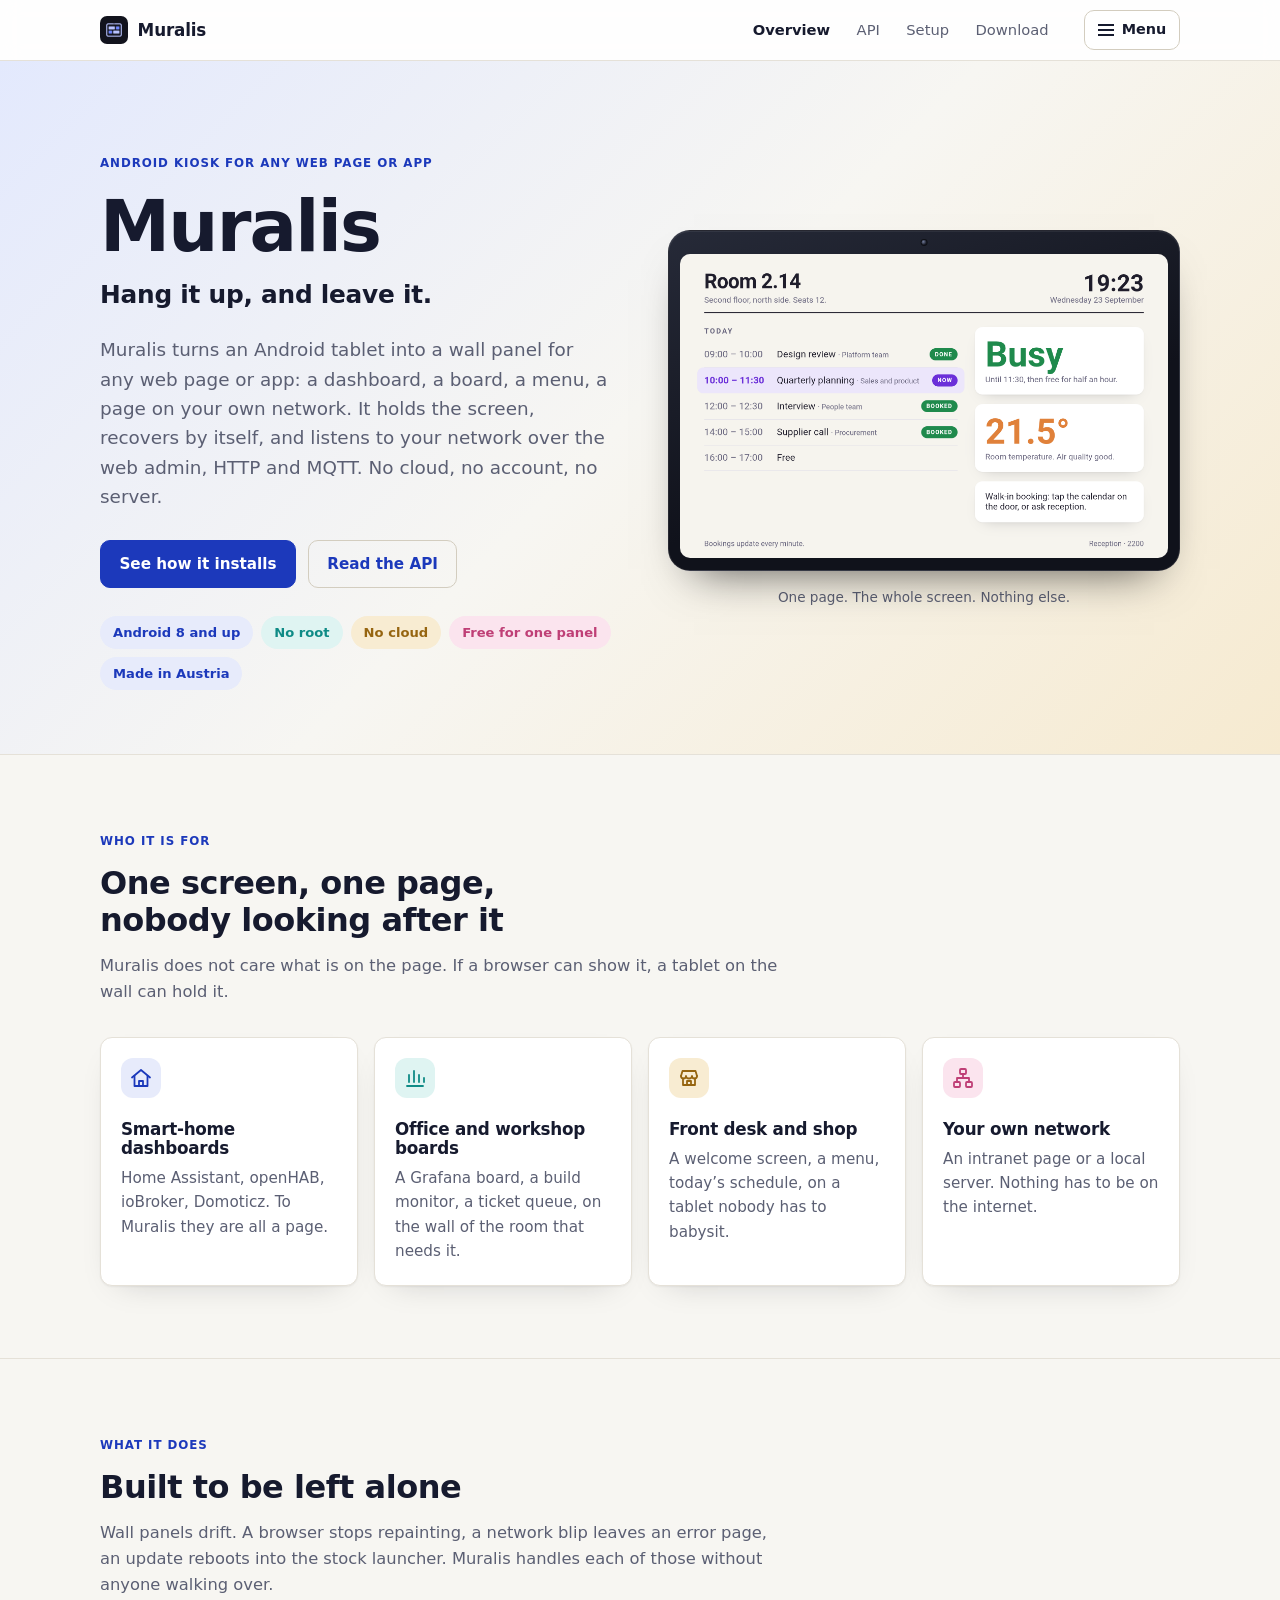
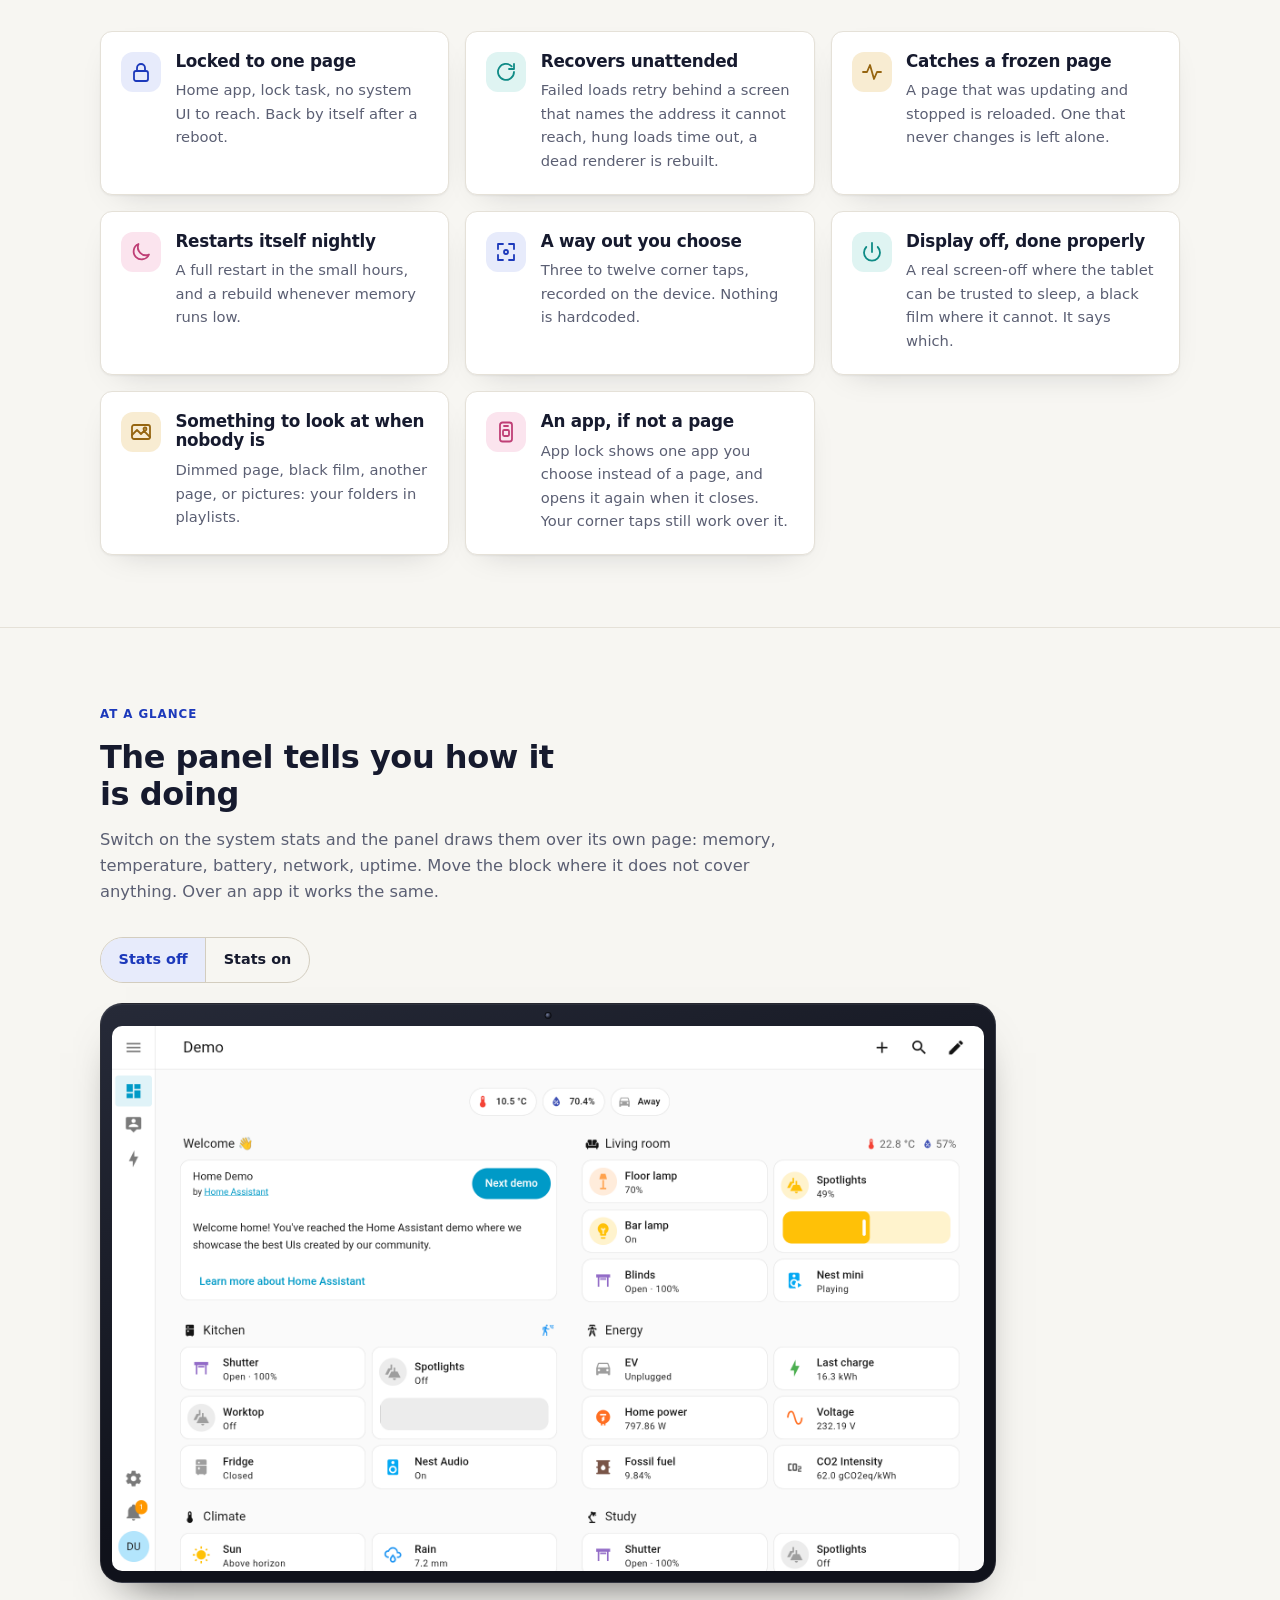
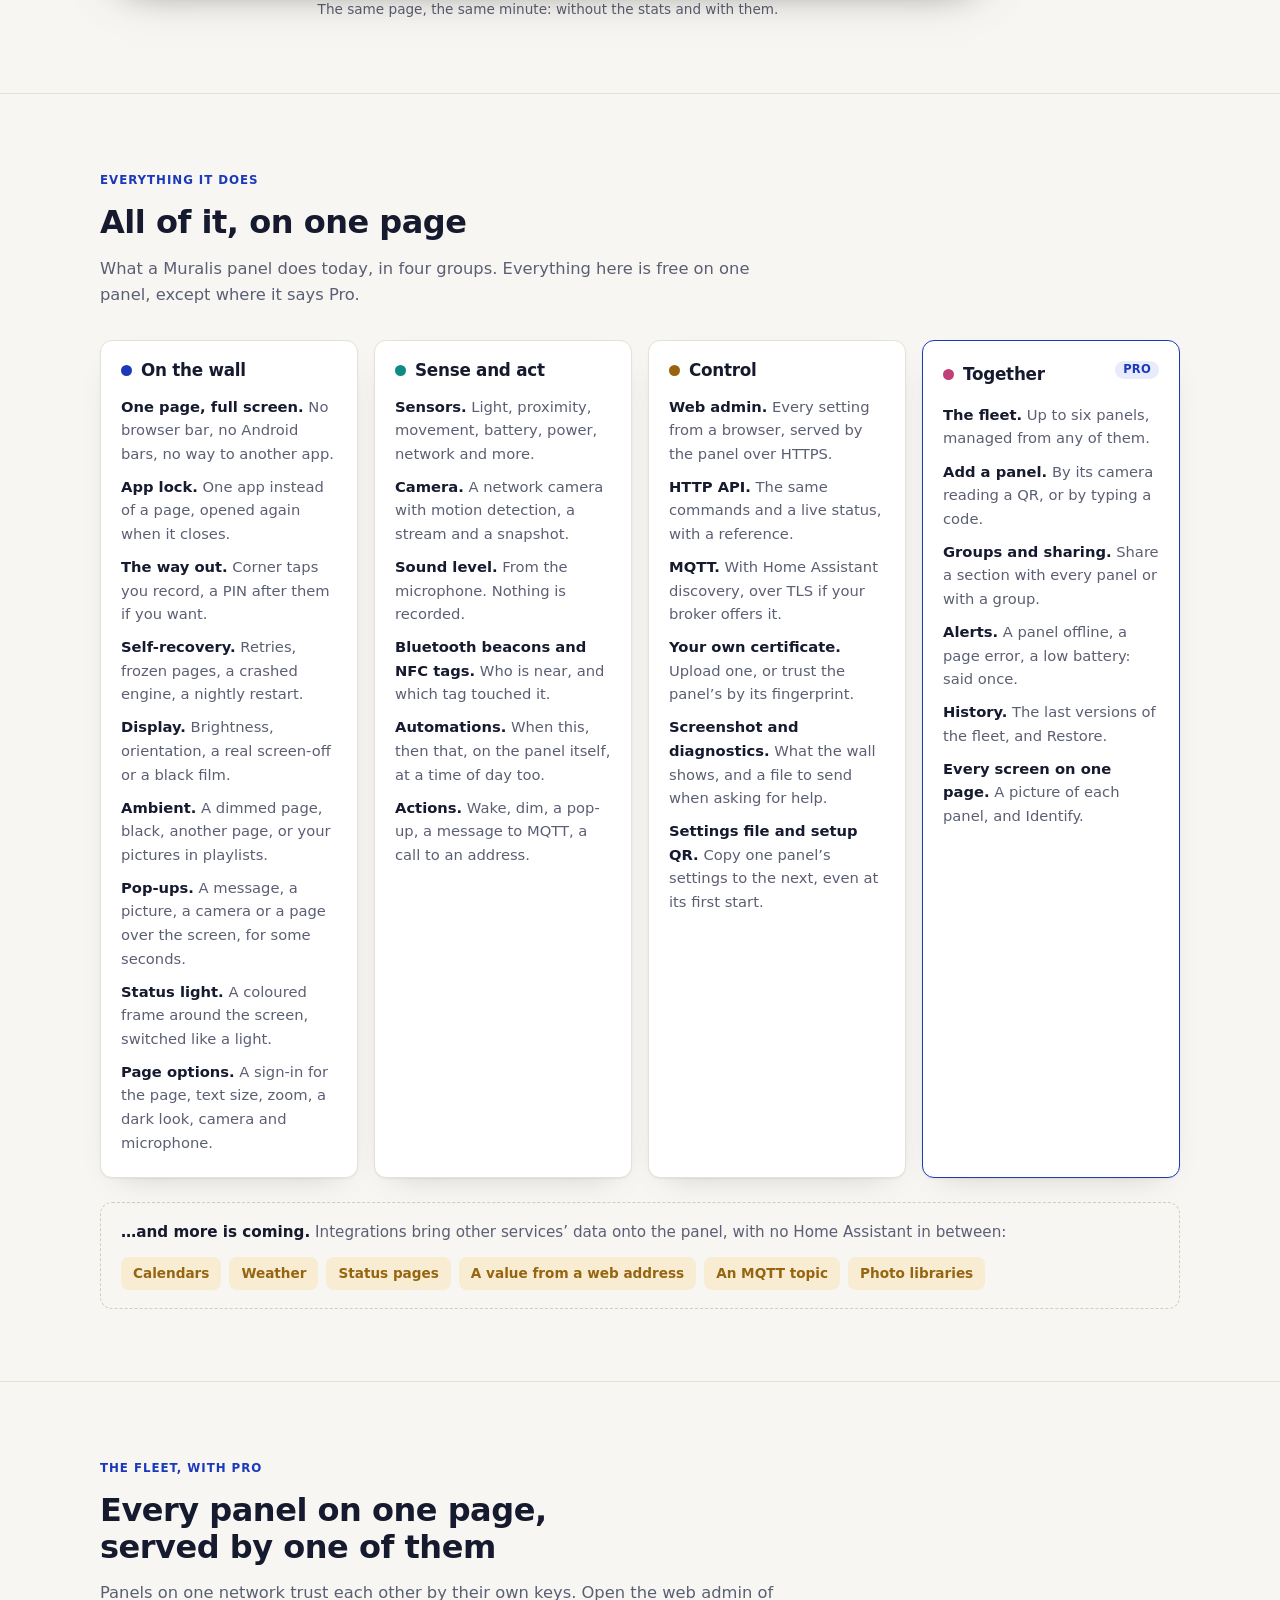
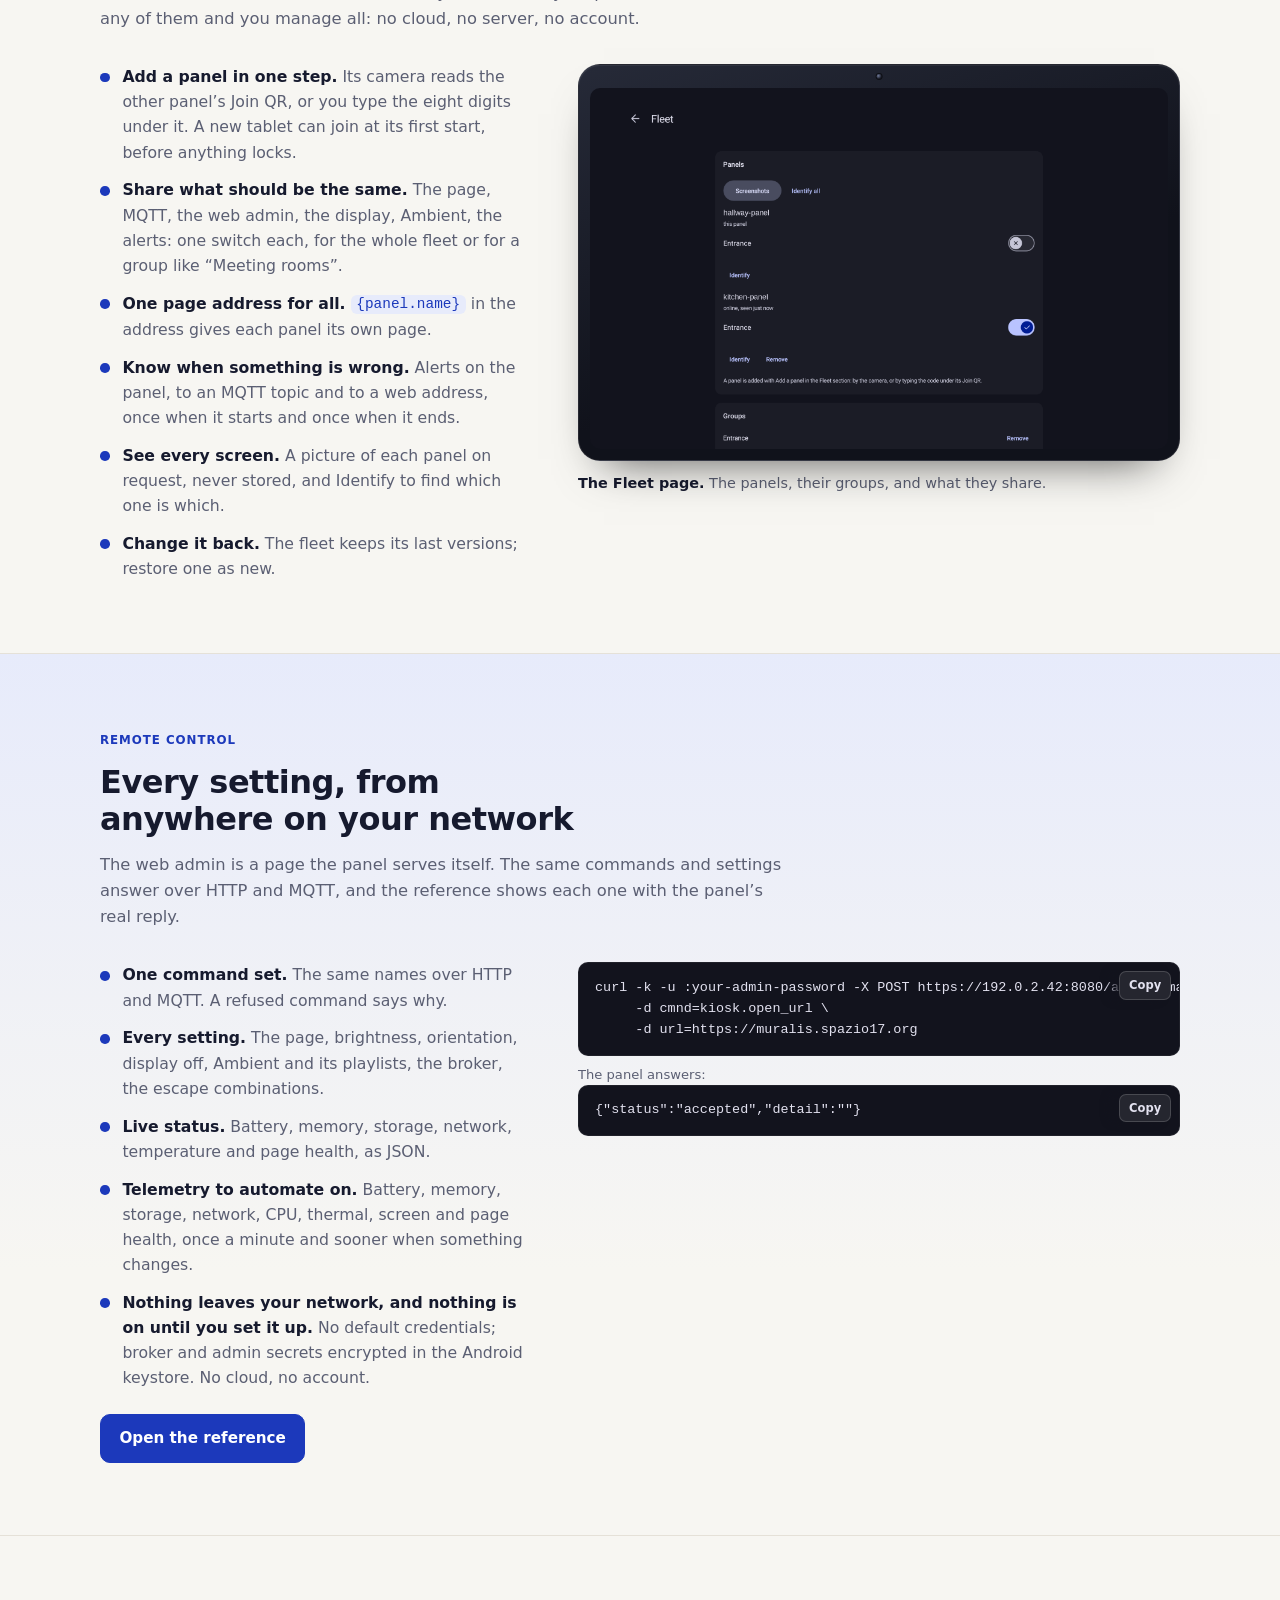
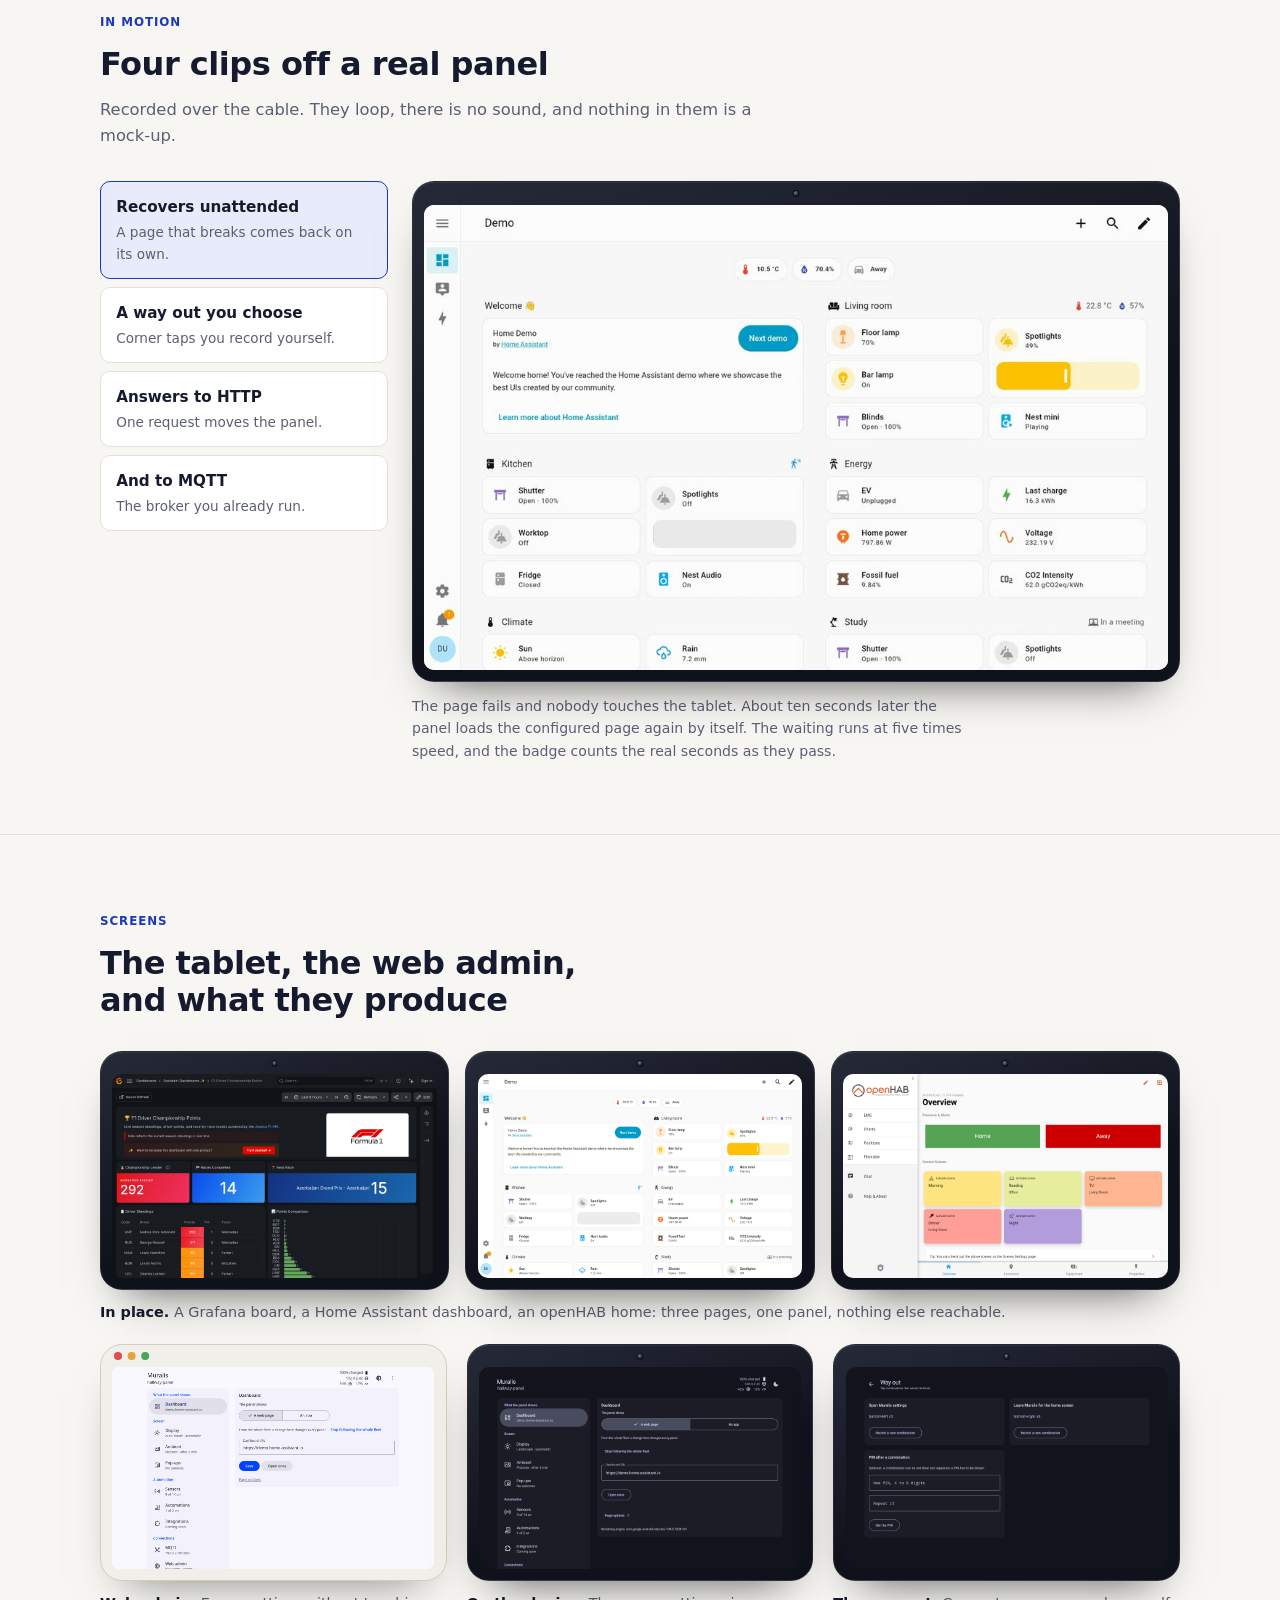
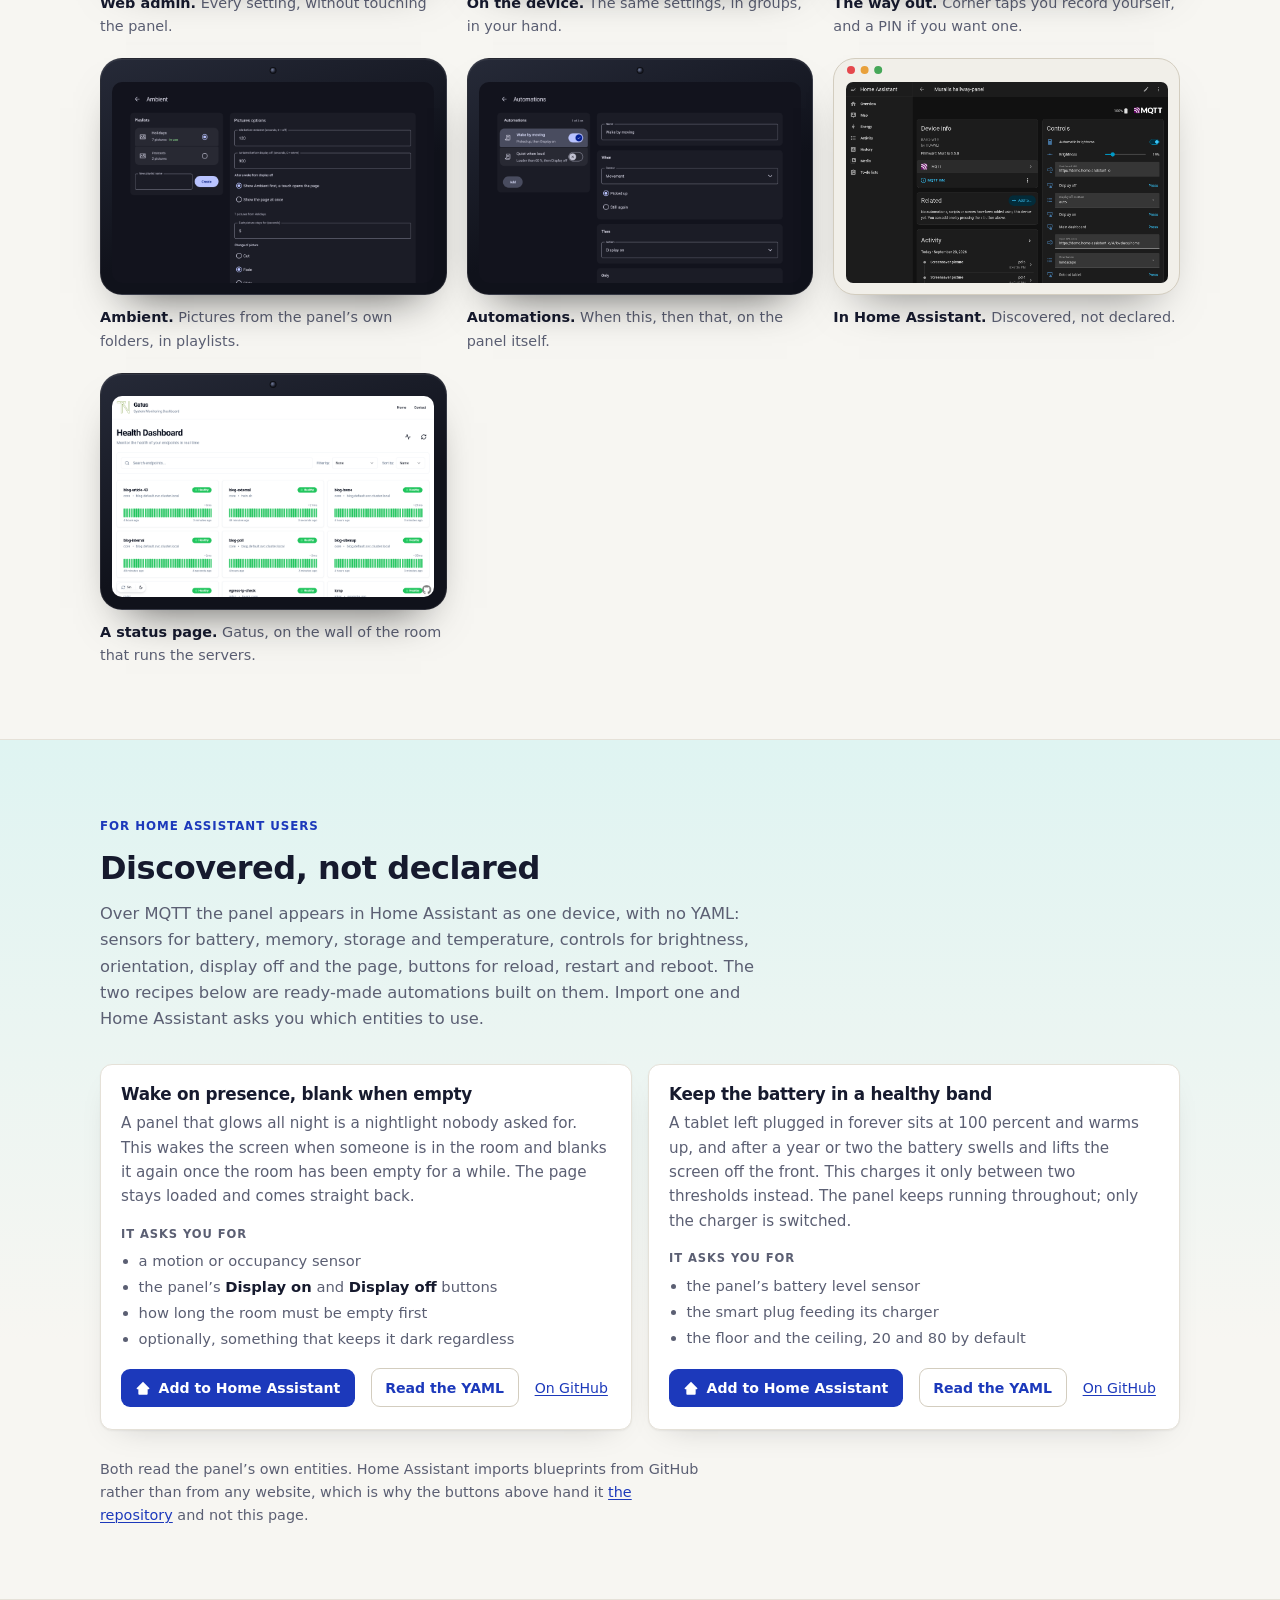
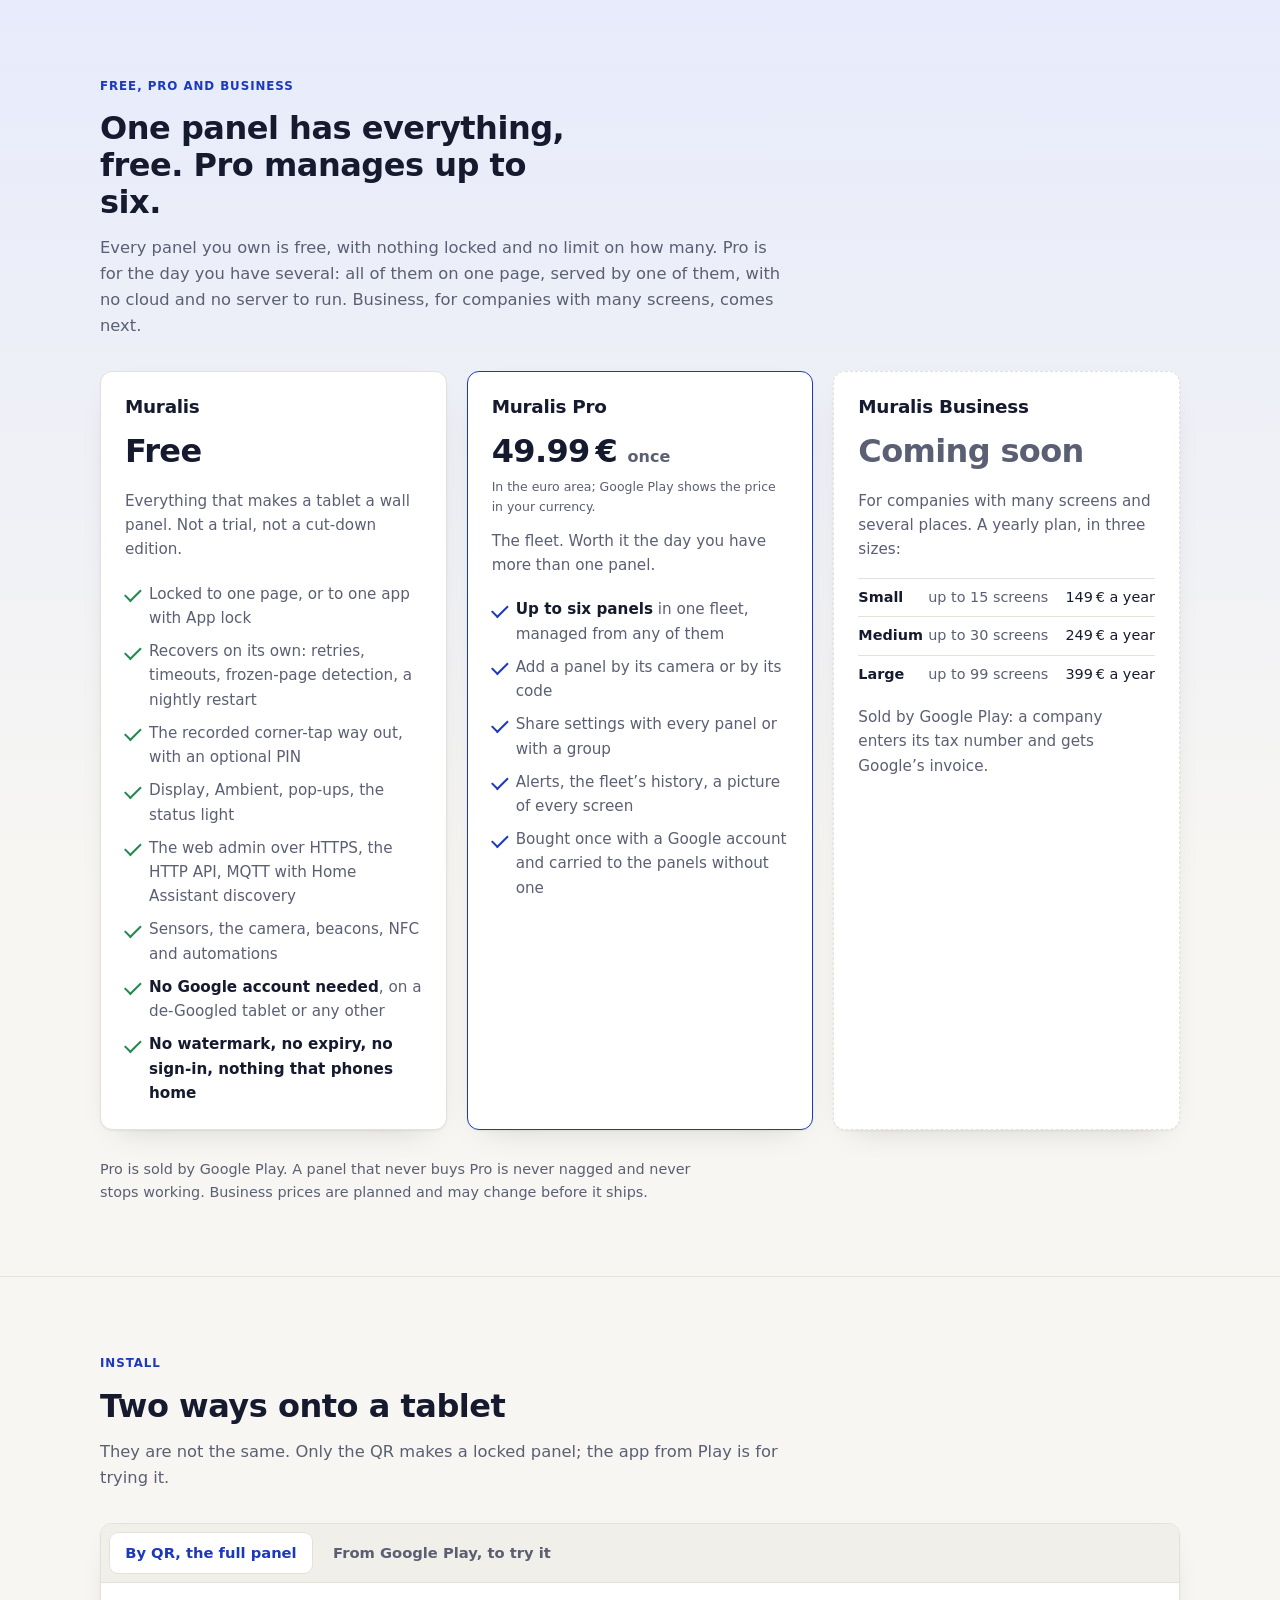
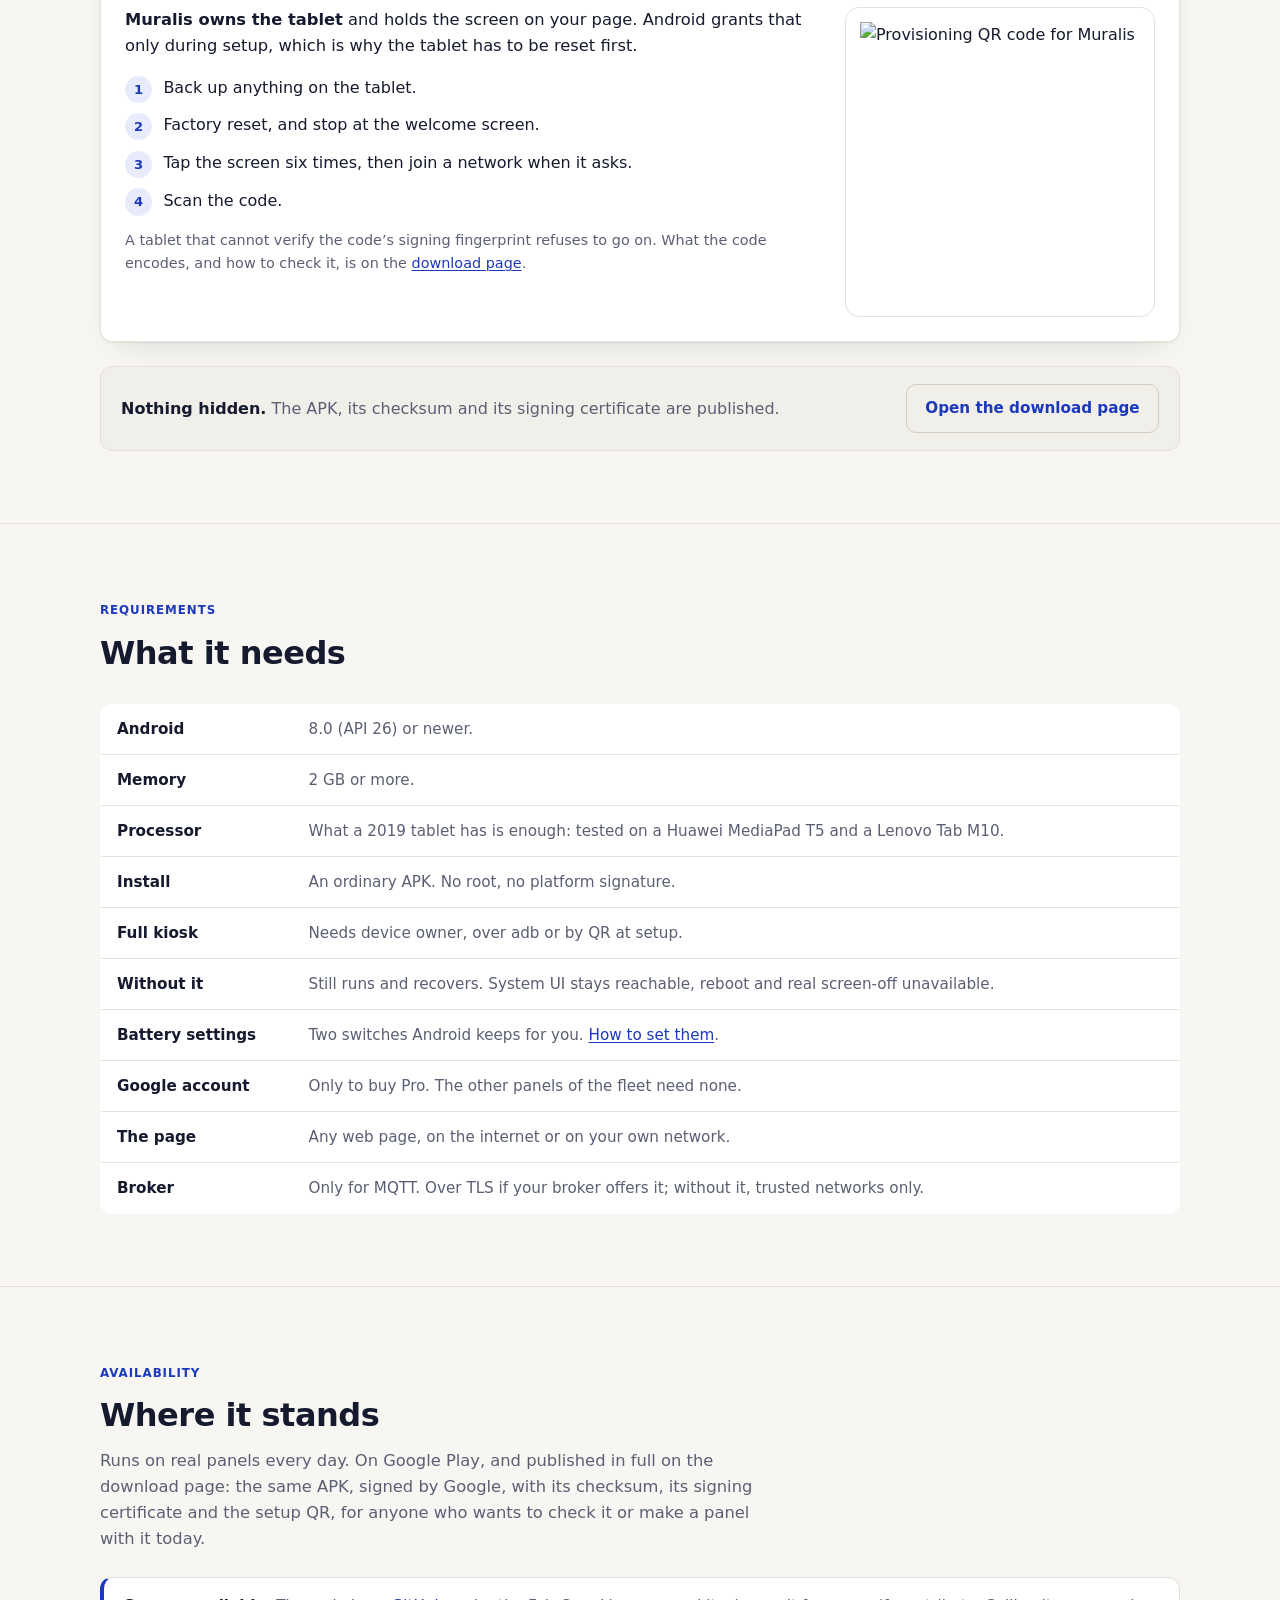
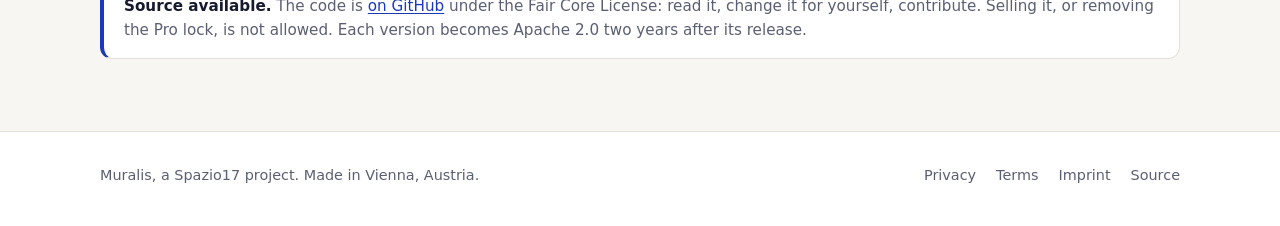
==== index.html @ 8fa61dbb "Show every feature of Muralis 0.7 in ultramarine: the fleet, App lock, the system stats, the three e" ====
<!doctype html>
<html lang="en">
<head>
<meta charset="utf-8">
<meta name="viewport" content="width=device-width, initial-scale=1">
<title>Muralis, any web page or app on a tablet on the wall</title>
<meta name="description" content="Muralis turns an Android tablet into a wall panel for any web page or app and keeps it there: locked, self-recovering, run from your own network over the web admin, HTTP and MQTT. One panel is free; Pro puts up to six on one page. No cloud. Made in Austria.">
<link rel="canonical" href="https://muralis.spazio17.org/">
<link rel="icon" href="assets/img/icon-512.png" type="image/png">
<link rel="apple-touch-icon" href="assets/img/icon-512.png">
<link rel="stylesheet" href="assets/css/site.css?v=35">
<meta property="og:type" content="website">
<meta property="og:title" content="Muralis, hang it up, and leave it">
<meta property="og:description" content="Any web page or app on a tablet on the wall. Locked, self-recovering, no cloud.">
<meta property="og:url" content="https://muralis.spazio17.org/">
<meta property="og:image" content="https://muralis.spazio17.org/assets/img/feature-graphic.png">
<meta property="og:image:width" content="1024">
<meta property="og:image:height" content="500">
<meta name="twitter:card" content="summary_large_image">
<script>
  /* An explicit choice from the menu is applied before first paint. Without one the page
     follows the system, through prefers-color-scheme in the stylesheet. */
  try {
    var t = localStorage.getItem('muralis-theme');
    if (t === 'light' || t === 'dark') document.documentElement.setAttribute('data-theme', t);
  } catch (e) { /* private mode: follow the system */ }
</script>
</head>
<body>

<header class="masthead">
  <div class="wrap">
    <a class="brand" href="./">
      <img src="./assets/img/icon-512.png" alt="">
      Muralis
    </a>
    <nav class="pagenav" aria-label="Pages">
      <a href="./" aria-current="page">Overview</a>
      <a href="api/">API</a>
      <a href="setup/">Setup</a>
      <a href="download/">Download</a>
    </nav>
    <button class="menubtn" type="button" aria-expanded="false" aria-controls="sitemenu">
      <span class="bars" aria-hidden="true"></span>
      <span class="menubtn-label">Menu</span>
    </button>
  </div>
  <div class="sitemenu" id="sitemenu" hidden>
    <div class="wrap menuwrap">
      <nav class="menugroup" aria-label="On this page">
        <p class="menuhead">On this page</p>
        <a href="#for">Who it is for</a>
        <a href="#features">Built to be left alone</a>
        <a href="#everything">Everything it does</a>
        <a href="#fleet">The fleet</a>
        <a href="#remote">Remote control</a>
        <a href="#motion">In motion</a>
        <a href="#look">Screens</a>
        <a href="#home-assistant">Home Assistant</a>
        <a href="#pricing">Free &amp; Pro</a>
        <a href="#install">Install</a>
        <a href="#requirements">Requirements</a>
        <a href="#status">Availability</a>
      </nav>
      <nav class="menugroup" aria-label="Pages">
        <p class="menuhead">Pages</p>
        <a href="./" aria-current="page">Overview</a>
        <a href="api/">API</a>
        <a href="setup/">Setup</a>
        <a href="download/">Download</a>
      </nav>
      <div class="menugroup">
        <p class="menuhead">Appearance</p>
        <div class="themepick" role="group" aria-label="Colour theme">
          <button type="button" data-theme="auto" aria-pressed="false">Auto</button>
          <button type="button" data-theme="light" aria-pressed="false">Light</button>
          <button type="button" data-theme="dark" aria-pressed="false">Dark</button>
        </div>
      </div>
    </div>
  </div>
</header>

<main>

  <div class="hero">
    <div class="wrap">
      <div class="herocopy">
        <p class="eyebrow">Android kiosk for any web page or app</p>
        <h1>Muralis</h1>
        <p class="tagline">Hang it up, and leave it.</p>
        <p class="lede">Muralis turns an Android tablet into a wall panel for any web page or app: a dashboard, a board, a menu, a page on your own network. It holds the screen, recovers by itself, and listens to your network over the web admin, HTTP and MQTT. No cloud, no account, no server.</p>
        <div class="actions">
          <a class="button" href="#install">See how it installs</a>
          <a class="button secondary" href="api/">Read the API</a>
        </div>
        <ul class="facts">
          <li>Android 8 and up</li>
          <li>No root</li>
          <li>No cloud</li>
          <li>Free for one panel</li>
          <li>Made in Austria</li>
        </ul>
      </div>
      <figure class="device">
        <div class="bezel"><img src="assets/img/screenshots/panel-room.png" alt="A meeting-room board filling the whole tablet screen, with no browser bar and no Android bars" width="1920" height="1200"></div>
        <figcaption>One page. The whole screen. Nothing else.</figcaption>
      </figure>
    </div>
  </div>

  <section id="for" class="audience">
    <div class="wrap">
      <p class="eyebrow">Who it is for</p>
      <h2>One screen, one page, nobody looking after it</h2>
      <p class="intro">Muralis does not care what is on the page. If a browser can show it, a tablet on the wall can hold it.</p>
      <div class="cards">
        <div class="card">
          <svg viewBox="0 0 24 24" fill="none" stroke="currentColor" stroke-width="1.8" stroke-linecap="round" stroke-linejoin="round" aria-hidden="true"><path d="M3 11.5 12 4l9 7.5"/><path d="M5.5 10v10h13V10"/><path d="M10 20v-5h4v5"/></svg>
          <div>
            <h3>Smart-home dashboards</h3>
            <p>Home Assistant, openHAB, ioBroker, Domoticz. To Muralis they are all a page.</p>
          </div>
        </div>
        <div class="card">
          <svg viewBox="0 0 24 24" fill="none" stroke="currentColor" stroke-width="1.8" stroke-linecap="round" stroke-linejoin="round" aria-hidden="true"><path d="M4 20h16"/><path d="M6 16V9"/><path d="M11 16V5"/><path d="M16 16v-7"/><path d="M21 16v-4"/></svg>
          <div>
            <h3>Office and workshop boards</h3>
            <p>A Grafana board, a build monitor, a ticket queue, on the wall of the room that needs it.</p>
          </div>
        </div>
        <div class="card">
          <svg viewBox="0 0 24 24" fill="none" stroke="currentColor" stroke-width="1.8" stroke-linecap="round" stroke-linejoin="round" aria-hidden="true"><path d="M4 10 5.5 5h13L20 10"/><path d="M4 10c0 1.4 1.1 2.5 2.5 2.5S9 11.4 9 10c0 1.4 1.3 2.5 3 2.5s3-1.1 3-2.5c0 1.4 1.1 2.5 2.5 2.5S20 11.4 20 10"/><path d="M6 12.5V19h12v-6.5"/><path d="M10 19v-4h4v4"/></svg>
          <div>
            <h3>Front desk and shop</h3>
            <p>A welcome screen, a menu, today&#8217;s schedule, on a tablet nobody has to babysit.</p>
          </div>
        </div>
        <div class="card">
          <svg viewBox="0 0 24 24" fill="none" stroke="currentColor" stroke-width="1.8" stroke-linecap="round" stroke-linejoin="round" aria-hidden="true"><rect x="9" y="3" width="6" height="5" rx="1"/><rect x="3" y="16" width="6" height="5" rx="1"/><rect x="15" y="16" width="6" height="5" rx="1"/><path d="M12 8v4M6 16v-4h12v4"/></svg>
          <div>
            <h3>Your own network</h3>
            <p>An intranet page or a local server. Nothing has to be on the internet.</p>
          </div>
        </div>
      </div>
    </div>
  </section>

  <section id="features">
    <div class="wrap">
      <p class="eyebrow">What it does</p>
      <h2>Built to be left alone</h2>
      <p class="intro">Wall panels drift. A browser stops repainting, a network blip leaves an error page, an update reboots into the stock launcher. Muralis handles each of those without anyone walking over.</p>
      <div class="cards">
        <div class="card">
          <svg viewBox="0 0 24 24" fill="none" stroke="currentColor" stroke-width="1.8" stroke-linecap="round" stroke-linejoin="round" aria-hidden="true"><rect x="5" y="11" width="14" height="10" rx="2"/><path d="M8 11V8a4 4 0 0 1 8 0v3"/></svg>
          <div>
            <h3>Locked to one page</h3>
            <p>Home app, lock task, no system UI to reach. Back by itself after a reboot.</p>
          </div>
        </div>
        <div class="card">
          <svg viewBox="0 0 24 24" fill="none" stroke="currentColor" stroke-width="1.8" stroke-linecap="round" stroke-linejoin="round" aria-hidden="true"><path d="M20 12a8 8 0 1 1-2.3-5.7"/><path d="M20 4v5h-5"/></svg>
          <div>
            <h3>Recovers unattended</h3>
            <p>Failed loads retry behind a screen that names the address it cannot reach, hung loads time out, a dead renderer is rebuilt.</p>
          </div>
        </div>
        <div class="card">
          <svg viewBox="0 0 24 24" fill="none" stroke="currentColor" stroke-width="1.8" stroke-linecap="round" stroke-linejoin="round" aria-hidden="true"><path d="M3 12h4l3-7 4 14 3-7h4"/></svg>
          <div>
            <h3>Catches a frozen page</h3>
            <p>A page that was updating and stopped is reloaded. One that never changes is left alone.</p>
          </div>
        </div>
        <div class="card">
          <svg viewBox="0 0 24 24" fill="none" stroke="currentColor" stroke-width="1.8" stroke-linecap="round" stroke-linejoin="round" aria-hidden="true"><path d="M20 14.5A8 8 0 0 1 9.5 4a8 8 0 1 0 10.5 10.5z"/></svg>
          <div>
            <h3>Restarts itself nightly</h3>
            <p>A full restart in the small hours, and a rebuild whenever memory runs low.</p>
          </div>
        </div>
        <div class="card">
          <svg viewBox="0 0 24 24" fill="none" stroke="currentColor" stroke-width="1.8" stroke-linecap="round" stroke-linejoin="round" aria-hidden="true"><path d="M4 9V4h5M15 4h5v5M20 15v5h-5M9 20H4v-5"/><circle cx="12" cy="12" r="2"/></svg>
          <div>
            <h3>A way out you choose</h3>
            <p>Three to twelve corner taps, recorded on the device. Nothing is hardcoded.</p>
          </div>
        </div>
        <div class="card">
          <svg viewBox="0 0 24 24" fill="none" stroke="currentColor" stroke-width="1.8" stroke-linecap="round" stroke-linejoin="round" aria-hidden="true"><path d="M12 3v9"/><path d="M6.3 7a8 8 0 1 0 11.4 0"/></svg>
          <div>
            <h3>Display off, done properly</h3>
            <p>A real screen-off where the tablet can be trusted to sleep, a black film where it cannot. It says which.</p>
          </div>
        </div>
        <div class="card">
          <svg viewBox="0 0 24 24" fill="none" stroke="currentColor" stroke-width="1.8" stroke-linecap="round" stroke-linejoin="round" aria-hidden="true"><rect x="3" y="5" width="18" height="14" rx="2"/><path d="M3 15l5-5 4 4 3-3 6 6"/><circle cx="16" cy="9" r="1.5"/></svg>
          <div>
            <h3>Something to look at when nobody is</h3>
            <p>Dimmed page, black film, another page, or pictures: your folders in playlists.</p>
          </div>
        </div>
        <div class="card">
          <svg viewBox="0 0 24 24" fill="none" stroke="currentColor" stroke-width="1.8" stroke-linecap="round" stroke-linejoin="round" aria-hidden="true"><rect x="6" y="2.5" width="12" height="19" rx="2.5"/><path d="M10 6h4"/><rect x="9" y="10" width="6" height="6" rx="1.2"/></svg>
          <div>
            <h3>An app, if not a page</h3>
            <p>App lock shows one app you choose instead of a page, and opens it again when it closes. Your corner taps still work over it.</p>
          </div>
        </div>
      </div>
    </div>
  </section>

  <section id="overlay">
    <div class="wrap">
      <p class="eyebrow">At a glance</p>
      <h2>The panel tells you how it is doing</h2>
      <p class="intro">Switch on the system stats and the panel draws them over its own page: memory, temperature, battery, network, uptime. Move the block where it does not cover anything. Over an app it works the same.</p>
      <div class="statspair" data-stats="off">
        <div class="statspair-switch" role="group" aria-label="System stats">
          <button type="button" data-show="off" aria-pressed="true">Stats off</button>
          <button type="button" data-show="on" aria-pressed="false">Stats on</button>
        </div>
        <figure class="device">
          <div class="bezel">
            <img class="statspair-off" src="assets/img/screenshots/page.png" alt="Home Assistant&#8217;s demo dashboard filling the tablet" width="1920" height="1200" loading="lazy">
            <img class="statspair-on" src="assets/img/screenshots/page-stats.png" alt="The same dashboard with the system stats block in its top right corner" width="1920" height="1200" loading="lazy">
          </div>
          <figcaption>The same page, the same minute: without the stats and with them.</figcaption>
        </figure>
      </div>
    </div>
  </section>

  <section id="everything">
    <div class="wrap">
      <p class="eyebrow">Everything it does</p>
      <h2>All of it, on one page</h2>
      <p class="intro">What a Muralis panel does today, in four groups. Everything here is free on one panel, except where it says Pro.</p>
      <div class="featuregrid">
        <div class="featuregroup">
          <h3><span class="dot dot-accent" aria-hidden="true"></span>On the wall</h3>
          <ul>
            <li><b>One page, full screen.</b> No browser bar, no Android bars, no way to another app.</li>
            <li><b>App lock.</b> One app instead of a page, opened again when it closes.</li>
            <li><b>The way out.</b> Corner taps you record, a PIN after them if you want.</li>
            <li><b>Self-recovery.</b> Retries, frozen pages, a crashed engine, a nightly restart.</li>
            <li><b>Display.</b> Brightness, orientation, a real screen-off or a black film.</li>
            <li><b>Ambient.</b> A dimmed page, black, another page, or your pictures in playlists.</li>
            <li><b>Pop-ups.</b> A message, a picture, a camera or a page over the screen, for some seconds.</li>
            <li><b>Status light.</b> A coloured frame around the screen, switched like a light.</li>
            <li><b>Page options.</b> A sign-in for the page, text size, zoom, a dark look, camera and microphone.</li>
          </ul>
        </div>
        <div class="featuregroup">
          <h3><span class="dot dot-teal" aria-hidden="true"></span>Sense and act</h3>
          <ul>
            <li><b>Sensors.</b> Light, proximity, movement, battery, power, network and more.</li>
            <li><b>Camera.</b> A network camera with motion detection, a stream and a snapshot.</li>
            <li><b>Sound level.</b> From the microphone. Nothing is recorded.</li>
            <li><b>Bluetooth beacons and NFC tags.</b> Who is near, and which tag touched it.</li>
            <li><b>Automations.</b> When this, then that, on the panel itself, at a time of day too.</li>
            <li><b>Actions.</b> Wake, dim, a pop-up, a message to MQTT, a call to an address.</li>
          </ul>
        </div>
        <div class="featuregroup">
          <h3><span class="dot dot-amber" aria-hidden="true"></span>Control</h3>
          <ul>
            <li><b>Web admin.</b> Every setting from a browser, served by the panel over HTTPS.</li>
            <li><b>HTTP API.</b> The same commands and a live status, with a reference.</li>
            <li><b>MQTT.</b> With Home Assistant discovery, over TLS if your broker offers it.</li>
            <li><b>Your own certificate.</b> Upload one, or trust the panel&#8217;s by its fingerprint.</li>
            <li><b>Screenshot and diagnostics.</b> What the wall shows, and a file to send when asking for help.</li>
            <li><b>Settings file and setup QR.</b> Copy one panel&#8217;s settings to the next, even at its first start.</li>
          </ul>
        </div>
        <div class="featuregroup pro">
          <h3><span class="dot dot-rose" aria-hidden="true"></span>Together <span class="tag">Pro</span></h3>
          <ul>
            <li><b>The fleet.</b> Up to six panels, managed from any of them.</li>
            <li><b>Add a panel.</b> By its camera reading a QR, or by typing a code.</li>
            <li><b>Groups and sharing.</b> Share a section with every panel or with a group.</li>
            <li><b>Alerts.</b> A panel offline, a page error, a low battery: said once.</li>
            <li><b>History.</b> The last versions of the fleet, and Restore.</li>
            <li><b>Every screen on one page.</b> A picture of each panel, and Identify.</li>
          </ul>
        </div>
      </div>
      <div class="bricks" aria-label="Integrations, coming soon">
        <p class="bricks-head"><b>&#8230;and more is coming.</b> Integrations bring other services&#8217; data onto the panel, with no Home Assistant in between:</p>
        <ul>
          <li>Calendars</li>
          <li>Weather</li>
          <li>Status pages</li>
          <li>A value from a web address</li>
          <li>An MQTT topic</li>
          <li>Photo libraries</li>
        </ul>
      </div>
    </div>
  </section>

  <section id="fleet">
    <div class="wrap">
      <p class="eyebrow">The fleet, with Pro</p>
      <h2>Every panel on one page, served by one of them</h2>
      <p class="intro">Panels on one network trust each other by their own keys. Open the web admin of any of them and you manage all: no cloud, no server, no account.</p>
      <div class="split">
        <div>
          <ul class="points">
            <li><b>Add a panel in one step.</b> Its camera reads the other panel&#8217;s Join QR, or you type the eight digits under it. A new tablet can join at its first start, before anything locks.</li>
            <li><b>Share what should be the same.</b> The page, MQTT, the web admin, the display, Ambient, the alerts: one switch each, for the whole fleet or for a group like &#8220;Meeting rooms&#8221;.</li>
            <li><b>One page address for all.</b> <code>{panel.name}</code> in the address gives each panel its own page.</li>
            <li><b>Know when something is wrong.</b> Alerts on the panel, to an MQTT topic and to a web address, once when it starts and once when it ends.</li>
            <li><b>See every screen.</b> A picture of each panel on request, never stored, and Identify to find which one is which.</li>
            <li><b>Change it back.</b> The fleet keeps its last versions; restore one as new.</li>
          </ul>
        </div>
        <figure class="shot">
          <div class="frame"><button type="button" class="shot-open" aria-label="Open a larger view: the Fleet page on the tablet, with the panels, their groups and the sections shared"><img src="assets/img/screenshots/fleet.png" alt="The Fleet page on the tablet: the panels with their groups, Identify and Remove, and the sections the whole fleet shares" loading="lazy"></button></div>
          <figcaption><b>The Fleet page.</b> The panels, their groups, and what they share.</figcaption>
        </figure>
      </div>
    </div>
  </section>

  <section id="remote" class="remote">
    <div class="wrap">
      <p class="eyebrow">Remote control</p>
      <h2>Every setting, from anywhere on your network</h2>
      <p class="intro">The web admin is a page the panel serves itself. The same commands and settings answer over HTTP and MQTT, and the reference shows each one with the panel&#8217;s real reply.</p>
      <div class="split">
        <div>
          <ul class="points">
            <li><b>One command set.</b> The same names over HTTP and MQTT. A refused command says why.</li>
            <li><b>Every setting.</b> The page, brightness, orientation, display off, Ambient and its playlists, the broker, the escape combinations.</li>
            <li><b>Live status.</b> Battery, memory, storage, network, temperature and page health, as JSON.</li>
            <li><b>Telemetry to automate on.</b> Battery, memory, storage, network, CPU, thermal, screen and page health, once a minute and sooner when something changes.</li>
            <li><b>Nothing leaves your network, and nothing is on until you set it up.</b> No default credentials; broker and admin secrets encrypted in the Android keystore. No cloud, no account.</li>
          </ul>
          <div class="actions">
            <a class="button" href="api/">Open the reference</a>
          </div>
        </div>
        <div>
          <div class="code-scroll" tabindex="0" role="region" aria-label="Change the page over HTTP"><pre><code>curl -k -u :your-admin-password -X POST https://192.0.2.42:8080/api/command \
     -d cmnd=kiosk.open_url \
     -d url=https://muralis.spazio17.org</code></pre></div>
          <p class="reply">The panel answers:</p>
          <div class="code-scroll" tabindex="0" role="region" aria-label="The panel's reply"><pre><code>{"status":"accepted","detail":""}</code></pre></div>
        </div>
      </div>
    </div>
  </section>

  <section id="motion">
    <div class="wrap">
      <p class="eyebrow">In motion</p>
      <h2>Four clips off a real panel</h2>
      <p class="intro">Recorded over the cable. They loop, there is no sound, and nothing in them is a mock-up.</p>
      <div class="clipdeck">
        <div class="clipdeck-list" role="tablist" aria-label="Choose a clip" aria-orientation="vertical">
          <button type="button" role="tab" id="tab-self-healing" aria-controls="panel-self-healing" aria-selected="true" tabindex="0">
            <b>Recovers unattended</b>
            <span>A page that breaks comes back on its own.</span>
          </button>
          <button type="button" role="tab" id="tab-magic-taps" aria-controls="panel-magic-taps" aria-selected="false" tabindex="-1">
            <b>A way out you choose</b>
            <span>Corner taps you record yourself.</span>
          </button>
          <button type="button" role="tab" id="tab-http-command" aria-controls="panel-http-command" aria-selected="false" tabindex="-1">
            <b>Answers to HTTP</b>
            <span>One request moves the panel.</span>
          </button>
          <button type="button" role="tab" id="tab-mqtt-command" aria-controls="panel-mqtt-command" aria-selected="false" tabindex="-1">
            <b>And to MQTT</b>
            <span>The broker you already run.</span>
          </button>
        </div>
        <div class="clipdeck-stage">
        <div class="clip-panel" role="tabpanel" id="panel-self-healing" aria-labelledby="tab-self-healing" tabindex="0">
          <figure class="clip">
            <div class="frame"><video src="assets/video/self-healing.mp4?v=2" poster="assets/video/poster/self-healing.jpg?v=2" preload="none" muted loop playsinline width="1280" height="800"></video></div>
          </figure>
          <p class="clip-note">The page fails and nobody touches the tablet. About ten seconds later the panel loads the configured page again by itself. The waiting runs at five times speed, and the badge counts the real seconds as they pass.</p>
        </div>
        <div class="clip-panel" role="tabpanel" id="panel-magic-taps" aria-labelledby="tab-magic-taps" tabindex="0">
          <figure class="clip">
            <div class="frame"><video src="assets/video/magic-taps.mp4?v=2" poster="assets/video/poster/magic-taps.jpg?v=2" preload="none" muted loop playsinline width="1280" height="800"></video></div>
          </figure>
          <p class="clip-note">Five taps in one corner opens the settings. You choose the corners on the device, and the page underneath carries on as if nothing happened.</p>
        </div>
        <div class="clip-panel" role="tabpanel" id="panel-http-command" aria-labelledby="tab-http-command">
          <figure class="clip">
            <div class="frame"><video src="assets/video/http-command.mp4?v=2" poster="assets/video/poster/http-command.jpg?v=2" preload="none" muted loop playsinline width="1280" height="1000"></video></div>
          </figure>
          <p class="clip-note">A POST to the panel&#8217;s own web admin and it changes page, with nobody near it. The reply under the command is the panel&#8217;s own.</p>
          <div class="code-scroll" tabindex="0" role="region" aria-label="The HTTP command, as a shell line"><pre><code>curl -k -u :your-admin-password -X POST https://192.0.2.42:8080/api/command \
     -d cmnd=kiosk.open_url \
     -d url=https://muralis.spazio17.org</code></pre></div>
        </div>
        <div class="clip-panel" role="tabpanel" id="panel-mqtt-command" aria-labelledby="tab-mqtt-command">
          <figure class="clip">
            <div class="frame"><video src="assets/video/mqtt-command.mp4?v=2" poster="assets/video/poster/mqtt-command.jpg?v=2" preload="none" muted loop playsinline width="1280" height="1000"></video></div>
          </figure>
          <p class="clip-note">One message on the panel&#8217;s command topic. It does as it is told and answers on its own result topic.</p>
          <div class="code-scroll" tabindex="0" role="region" aria-label="The MQTT command, as a shell line"><pre><code>mosquitto_pub -h test.mosquitto.org \
    -t kiosk/hallway-panel/command \
    -m '{"command":"kiosk.open_url","args":{"url":"https://muralis.spazio17.org"}}'</code></pre></div>
        </div>
        </div>
      </div>
    </div>
  </section>

  <section id="look">
    <div class="wrap">
      <p class="eyebrow">Screens</p>
      <h2>The tablet, the web admin, and what they produce</h2>
      <div class="shots">
        <figure class="shot trio">
          <div class="frames">
            <div class="frame"><button type="button" class="shot-open" aria-label="Open a larger view: a Grafana dashboard on the locked tablet"><img src="assets/img/screenshots/panel-grafana.png" alt="A Grafana dashboard filling the tablet, with no browser chrome" loading="lazy"></button></div>
            <div class="frame"><button type="button" class="shot-open" aria-label="Open a larger view: a Home Assistant dashboard on the locked tablet"><img src="assets/img/screenshots/panel-home-assistant.png" alt="Home Assistant&#8217;s demo dashboard filling the tablet" loading="lazy"></button></div>
            <div class="frame"><button type="button" class="shot-open" aria-label="Open a larger view: openHAB&#8217;s demo on the locked tablet"><img src="assets/img/screenshots/panel-openhab.png" alt="openHAB&#8217;s public demo filling the tablet" loading="lazy"></button></div>
          </div>
          <figcaption><b>In place.</b> A Grafana board, a Home Assistant dashboard, an openHAB home: three pages, one panel, nothing else reachable.</figcaption>
        </figure>
        <figure class="shot contain">
          <div class="frame"><button type="button" class="shot-open" aria-label="Open a larger view: the web admin in a desktop browser, every setting and a live status block"><img src="assets/img/screenshots/web-admin.png" alt="The web admin in a desktop browser: every setting and a live status block" loading="lazy"></button></div>
          <figcaption><b>Web admin.</b> Every setting, without touching the panel.</figcaption>
        </figure>
        <figure class="shot">
          <div class="frame"><button type="button" class="shot-open" aria-label="Open a larger view: the on-device settings, reached through the corner-tap combination"><img src="assets/img/screenshots/config-screen.png" alt="The on-device settings: the menu in groups at the left, Dashboard open at the right with The panel shows, a web page or an app" loading="lazy"></button></div>
          <figcaption><b>On the device.</b> The same settings, in groups, in your hand.</figcaption>
        </figure>
        <figure class="shot">
          <div class="frame"><button type="button" class="shot-open" aria-label="Open a larger view: the Way out page on the tablet, the two recorded corner-tap combinations and the optional PIN"><img src="assets/img/screenshots/way-out.png" alt="The Way out page on the tablet: the two recorded corner-tap combinations and the optional PIN" loading="lazy"></button></div>
          <figcaption><b>The way out.</b> Corner taps you record yourself, and a PIN if you want one.</figcaption>
        </figure>
        <figure class="shot">
          <div class="frame"><button type="button" class="shot-open" aria-label="Open a larger view: the Ambient page on the tablet, the playlists and the options for pictures"><img src="assets/img/screenshots/ambient.png" alt="The Ambient page on the tablet: the playlists at the left, the options for pictures at the right" loading="lazy"></button></div>
          <figcaption><b>Ambient.</b> Pictures from the panel&#8217;s own folders, in playlists.</figcaption>
        </figure>
        <figure class="shot">
          <div class="frame"><button type="button" class="shot-open" aria-label="Open a larger view: the Automations page on the tablet, a rule with its sensor, its event and its action"><img src="assets/img/screenshots/automations.png" alt="The Automations page on the tablet: the rules at the left, one rule open at the right, When the panel is picked up, Then display on" loading="lazy"></button></div>
          <figcaption><b>Automations.</b> When this, then that, on the panel itself.</figcaption>
        </figure>
        <figure class="shot contain">
          <div class="frame"><button type="button" class="shot-open" aria-label="Open a larger view: the Muralis device page in Home Assistant, controls, sensors and diagnostics, all created by MQTT discovery"><img src="assets/img/screenshots/home-assistant.png" alt="The Muralis device page in Home Assistant: controls, sensors and diagnostics, all created by MQTT discovery" loading="lazy"></button></div>
          <figcaption><b>In Home Assistant.</b> Discovered, not declared.</figcaption>
        </figure>
        <figure class="shot">
          <div class="frame"><button type="button" class="shot-open" aria-label="Open a larger view: a Gatus status page on the locked tablet"><img src="assets/img/screenshots/panel-gatus.png" alt="A Gatus health dashboard filling the tablet, every endpoint green" loading="lazy"></button></div>
          <figcaption><b>A status page.</b> Gatus, on the wall of the room that runs the servers.</figcaption>
        </figure>
      </div>
    </div>
  </section>

  <section id="home-assistant">
    <div class="wrap">
      <p class="eyebrow">For Home Assistant users</p>
      <h2>Discovered, not declared</h2>
      <p class="intro">Over MQTT the panel appears in Home Assistant as one device, with no YAML: sensors for battery, memory, storage and temperature, controls for brightness, orientation, display off and the page, buttons for reload, restart and reboot. The two recipes below are ready-made automations built on them. Import one and Home Assistant asks you which entities to use.</p>

      <div class="cards recipes">

        <article class="card">
          <h3>Wake on presence, blank when empty</h3>
          <p class="what">A panel that glows all night is a nightlight nobody asked for. This wakes the screen when someone is in the room and blanks it again once the room has been empty for a while. The page stays loaded and comes straight back.</p>
          <p class="asks-label">It asks you for</p>
          <ul class="asks">
            <li>a motion or occupancy sensor</li>
            <li>the panel&#8217;s <b>Display on</b> and <b>Display off</b> buttons</li>
            <li>how long the room must be empty first</li>
            <li>optionally, something that keeps it dark regardless</li>
          </ul>
          <div class="recipe-actions">
            <a class="ha-add" href="https://my.home-assistant.io/redirect/blueprint_import/?blueprint_url=https%3A%2F%2Fgithub.com%2Fspazio17%2Fmuralis-blueprints%2Fblob%2Fmain%2Fscreen-presence.yaml">
              <svg viewBox="0 0 24 24" aria-hidden="true" focusable="false"><path d="M12 2.7 2.7 12a1 1 0 0 0 .7 1.7H5v7a1.3 1.3 0 0 0 1.3 1.3h11.4A1.3 1.3 0 0 0 19 20.7v-7h1.6a1 1 0 0 0 .7-1.7L12 2.7Z"/></svg>
              Add to Home Assistant
            </a>
            <button type="button" class="read-yaml" data-blueprint="blueprints/screen-presence.yaml" data-title="Wake on presence, blank when empty">Read the YAML</button>
            <a class="plain" href="https://github.com/spazio17/muralis-blueprints/blob/main/screen-presence.yaml">On GitHub</a>
          </div>
        </article>

        <article class="card">
          <h3>Keep the battery in a healthy band</h3>
          <p class="what">A tablet left plugged in forever sits at 100 percent and warms up, and after a year or two the battery swells and lifts the screen off the front. This charges it only between two thresholds instead. The panel keeps running throughout; only the charger is switched.</p>
          <p class="asks-label">It asks you for</p>
          <ul class="asks">
            <li>the panel&#8217;s battery level sensor</li>
            <li>the smart plug feeding its charger</li>
            <li>the floor and the ceiling, 20 and 80 by default</li>
          </ul>
          <div class="recipe-actions">
            <a class="ha-add" href="https://my.home-assistant.io/redirect/blueprint_import/?blueprint_url=https%3A%2F%2Fgithub.com%2Fspazio17%2Fmuralis-blueprints%2Fblob%2Fmain%2Fbattery-band.yaml">
              <svg viewBox="0 0 24 24" aria-hidden="true" focusable="false"><path d="M12 2.7 2.7 12a1 1 0 0 0 .7 1.7H5v7a1.3 1.3 0 0 0 1.3 1.3h11.4A1.3 1.3 0 0 0 19 20.7v-7h1.6a1 1 0 0 0 .7-1.7L12 2.7Z"/></svg>
              Add to Home Assistant
            </a>
            <button type="button" class="read-yaml" data-blueprint="blueprints/battery-band.yaml" data-title="Keep the battery in a healthy band">Read the YAML</button>
            <a class="plain" href="https://github.com/spazio17/muralis-blueprints/blob/main/battery-band.yaml">On GitHub</a>
          </div>
        </article>

      </div>

      <p class="intro footnote">Both read the panel&#8217;s own entities. Home Assistant imports blueprints from GitHub rather than from any website, which is why the buttons above hand it <a href="https://github.com/spazio17/muralis-blueprints">the repository</a> and not this page.</p>
    </div>
  </section>

  <section id="pricing">
    <div class="wrap">
      <p class="eyebrow">Free, Pro and Business</p>
      <h2>One panel has everything, free. Pro manages up to six.</h2>
      <p class="intro">Every panel you own is free, with nothing locked and no limit on how many. Pro is for the day you have several: all of them on one page, served by one of them, with no cloud and no server to run. Business, for companies with many screens, comes next.</p>
      <div class="tiers three">

        <div class="tier free">
          <h3>Muralis</h3>
          <p class="price">Free</p>
          <p class="what">Everything that makes a tablet a wall panel. Not a trial, not a cut-down edition.</p>
          <ul>
            <li>Locked to one page, or to one app with App lock</li>
            <li>Recovers on its own: retries, timeouts, frozen-page detection, a nightly restart</li>
            <li>The recorded corner-tap way out, with an optional PIN</li>
            <li>Display, Ambient, pop-ups, the status light</li>
            <li>The web admin over HTTPS, the HTTP API, MQTT with Home Assistant discovery</li>
            <li>Sensors, the camera, beacons, NFC and automations</li>
            <li><b>No Google account needed</b>, on a de-Googled tablet or any other</li>
            <li><b>No watermark, no expiry, no sign-in, nothing that phones home</b></li>
          </ul>
        </div>

        <div class="tier paid">
          <h3>Muralis Pro</h3>
          <p class="price">49.99&#8239;&#8364; <span class="per">once</span></p>
          <p class="taxnote">In the euro area; Google Play shows the price in your currency.</p>
          <p class="what">The fleet. Worth it the day you have more than one panel.</p>
          <ul>
            <li><b>Up to six panels</b> in one fleet, managed from any of them</li>
            <li>Add a panel by its camera or by its code</li>
            <li>Share settings with every panel or with a group</li>
            <li>Alerts, the fleet&#8217;s history, a picture of every screen</li>
            <li>Bought once with a Google account and carried to the panels without one</li>
          </ul>
        </div>

        <div class="tier soon">
          <h3>Muralis Business</h3>
          <p class="price">Coming soon</p>
          <p class="what">For companies with many screens and several places. A yearly plan, in three sizes:</p>
          <table class="sizes-table">
            <tbody>
              <tr><th scope="row">Small</th><td>up to 15 screens</td><td>149&#8239;&#8364; a year</td></tr>
              <tr><th scope="row">Medium</th><td>up to 30 screens</td><td>249&#8239;&#8364; a year</td></tr>
              <tr><th scope="row">Large</th><td>up to 99 screens</td><td>399&#8239;&#8364; a year</td></tr>
            </tbody>
          </table>
          <p class="what">Sold by Google Play: a company enters its tax number and gets Google&#8217;s invoice.</p>
        </div>

      </div>
      <p class="intro footnote">Pro is sold by Google Play. A panel that never buys Pro is never nagged and never stops working. Business prices are planned and may change before it ships.</p>
    </div>
  </section>

  <section id="install">
    <div class="wrap">
      <p class="eyebrow">Install</p>
      <h2>Two ways onto a tablet</h2>
      <p class="intro">They are not the same. Only the QR makes a locked panel; the app from Play is for trying it.</p>

      <div class="waydeck">
        <div class="waypick" role="tablist" aria-label="How to install Muralis">
          <button type="button" role="tab" id="tab-qr" aria-controls="panel-qr" aria-selected="true" tabindex="0">By QR, the full panel</button>
          <button type="button" role="tab" id="tab-play" aria-controls="panel-play" aria-selected="false" tabindex="-1">From Google Play, to try it</button>
        </div>

        <div class="way-panel" role="tabpanel" id="panel-qr" aria-labelledby="tab-qr" tabindex="0">
          <div class="way-split">
            <div>
              <p class="lead"><strong>Muralis owns the tablet</strong> and holds the screen on your page. Android grants that only during setup, which is why the tablet has to be reset first.</p>
              <ol class="steps">
                <li>Back up anything on the tablet.</li>
                <li>Factory reset, and stop at the welcome screen.</li>
                <li>Tap the screen six times, then join a network when it asks.</li>
                <li>Scan the code.</li>
              </ol>
              <p class="note">A tablet that cannot verify the code&#8217;s signing fingerprint refuses to go on. What the code encodes, and how to check it, is on the <a href="download/">download page</a>.</p>
            </div>
            <div class="qrcard big">
              <img src="download/provisioning-qr.svg" alt="Provisioning QR code for Muralis" width="280" height="280">
            </div>
          </div>
        </div>

        <div class="way-panel" role="tabpanel" id="panel-play" aria-labelledby="tab-play" tabindex="0">
          <p class="lead"><strong>The app only.</strong> No lockdown, nothing is wiped: Android grants ownership during setup and never after. Good for seeing what it does before you reset a tablet.</p>
          <p class="playbadge"><a href="https://play.google.com/store/apps/details?id=org.spazio17.muralis"><img src="assets/img/google-play-badge.png" alt="Get it on Google Play" width="646" height="250"></a></p>
        </div>
      </div>

      <aside class="callout">
        <p><strong>Nothing hidden.</strong> The APK, its checksum and its signing certificate are published.</p>
        <a class="button secondary" href="download/">Open the download page</a>
      </aside>
    </div>
  </section>

  <section id="requirements">
    <div class="wrap">
      <p class="eyebrow">Requirements</p>
      <h2>What it needs</h2>
      <div class="table-scroll">
        <table class="spec">
          <tbody>
            <tr>
              <th scope="row">Android</th>
              <td>8.0 (API 26) or newer.</td>
            </tr>
            <tr>
              <th scope="row">Memory</th>
              <td>2 GB or more.</td>
            </tr>
            <tr>
              <th scope="row">Processor</th>
              <td>What a 2019 tablet has is enough: tested on a Huawei MediaPad T5 and a Lenovo Tab M10.</td>
            </tr>
            <tr>
              <th scope="row">Install</th>
              <td>An ordinary APK. No root, no platform signature.</td>
            </tr>
            <tr>
              <th scope="row">Full kiosk</th>
              <td>Needs device owner, over adb or by QR at setup.</td>
            </tr>
            <tr>
              <th scope="row">Without it</th>
              <td>Still runs and recovers. System UI stays reachable, reboot and real screen-off unavailable.</td>
            </tr>
            <tr>
              <th scope="row">Battery settings</th>
              <td>Two switches Android keeps for you. <a href="setup/">How to set them</a>.</td>
            </tr>
            <tr>
              <th scope="row">Google account</th>
              <td>Only to buy Pro. The other panels of the fleet need none.</td>
            </tr>
            <tr>
              <th scope="row">The page</th>
              <td>Any web page, on the internet or on your own network.</td>
            </tr>
            <tr>
              <th scope="row">Broker</th>
              <td>Only for MQTT. Over TLS if your broker offers it; without it, trusted networks only.</td>
            </tr>
          </tbody>
        </table>
      </div>
    </div>
  </section>

  <section id="status">
    <div class="wrap">
      <p class="eyebrow">Availability</p>
      <h2>Where it stands</h2>
      <p class="intro">Runs on real panels every day. On Google Play, and published in full on the download page: the same APK, signed by Google, with its checksum, its signing certificate and the setup QR, for anyone who wants to check it or make a panel with it today.</p>
      <div class="notice">
        <p><strong>Source available.</strong> The code is <a href="https://github.com/spazio17/muralis">on GitHub</a> under the Fair Core License: read it, change it for yourself, contribute. Selling it, or removing the Pro lock, is not allowed. Each version becomes Apache 2.0 two years after its release.</p>
      </div>
    </div>
  </section>

</main>

<footer>
  <div class="wrap">
    <span>Muralis, a <a href="https://spazio17.org/">Spazio17</a> project. Made in Vienna, Austria.</span>
    <nav>
      <a href="privacy/">Privacy</a>
      <a href="terms/">Terms</a>
      <a href="imprint/">Imprint</a>
      <a href="https://github.com/spazio17/muralis">Source</a>
    </nav>
  </div>
</footer>

<dialog class="lightbox" id="lightbox" aria-label="Screenshot">
  <div class="sheet">
    <img id="lightbox-img" src="" alt="">
    <div class="bar">
      <p id="lightbox-caption"></p>
      <button type="button" id="lightbox-close">Close</button>
    </div>
  </div>
</dialog>

<dialog class="lightbox blueprint" id="blueprint" aria-labelledby="blueprint-title">
  <div class="sheet">
    <div class="code-scroll" tabindex="0" role="region" aria-label="The blueprint, as YAML"><pre><code class="yaml" id="blueprint-code"></code></pre></div>
    <div class="bar">
      <strong id="blueprint-title"></strong>
      <p id="blueprint-file"></p>
      <button type="button" class="copy-yaml" id="blueprint-copy" aria-live="polite">Copy the YAML</button>
      <button type="button" id="blueprint-close">Close</button>
    </div>
  </div>
</dialog>

<script src="assets/js/menu.js?v=1"></script>
<script src="assets/js/theme.js?v=6"></script>
<script src="assets/js/lightbox.js?v=4"></script>
<script src="assets/js/recipes.js?v=2"></script>
<script src="assets/js/clips.js?v=7"></script>
<script src="assets/js/waydeck.js?v=1"></script>
<script src="assets/js/copy.js?v=1"></script>
<script src="assets/js/stats.js?v=1"></script>
</body>
</html>
---- assets/css/site.css ----
/*
 * muralis.spazio17.org styles, rebranded 2026-09-09.
 *
 * Light first. The page is white on a plaster ground with one ultramarine accent, the colour the
 * app icon already carries. Dark follows the system unless the menu says otherwise (Juri,
 * 2026-09-24: a reader in dark mode must open the site in dark mode; the rebrand had made
 * light absolute for a fortnight), the same three-way pick the app's web admin has. No grain, no paint, no motion beyond
 * hover and focus. No webfont either: every byte comes from this domain, which is what the
 * privacy page promises.
 */
:root {
  color-scheme: light;
  --bg: #f7f6f2;
  --panel: #ffffff;
  --panel-2: #f1efe9;
  --line: #e5e1d8;
  --line-strong: #d3cdbf;
  --text: #161a2e;
  --muted: #5b5f73;
  --accent: #1c39bb;
  --accent-strong: #142c94;
  --accent-soft: #e7ebfb;
  --accent-text: #1c39bb;
  --on-accent: #ffffff;
  --ok: #1f8a4c;
  --warn: #a86400;
  --bad: #c41e3a;
  /* Three more hues beside the ultramarine, for icon chips, tags and tints (the amber is the
     brand's fresco gold): enough colour to be
     remembered, never a second accent on a button (Juri, 2026-09-23: professional but not
     unknown). */
  --teal: #0f8b86;
  --teal-soft: #dff4f2;
  --amber: #966510;
  --amber-soft: #f8ecd2;
  --rose: #bf3f76;
  --rose-soft: #fbe4ee;
  --hero-wash: linear-gradient(135deg, #e3e9fd 0%, #f7f6f2 50%, #f6ead0 100%);
  --code-bg: #12131d;
  --code-text: #e2e1ef;
  --code-accent: #b9c3ff;
  --shadow: 0 1px 2px rgba(18, 19, 29, .05), 0 12px 32px -20px rgba(18, 19, 29, .25);
  --bezel: #12131d;
  --frame-line: var(--line);
  --radius: 12px;
  --page: 1120px;
  --measure: 66ch;
  --mono: ui-monospace, SFMono-Regular, 'JetBrains Mono', Menlo, Consolas, monospace;
  --sans: system-ui, -apple-system, 'Segoe UI', Roboto, 'Helvetica Neue', Arial, sans-serif;
}

html[data-theme="dark"] {
  color-scheme: dark;
  --bg: #12131d;
  --panel: #1a1b26;
  --panel-2: #222330;
  --line: #2c2d3b;
  --line-strong: #3d3f52;
  --text: #e2e1ef;
  --muted: #a9abbd;
  --accent: #b9c3ff;
  --accent-strong: #d6dcff;
  --accent-soft: rgba(185, 195, 255, .14);
  --accent-text: #c3ccff;
  --on-accent: #0d1442;
  --ok: #6fd39a;
  --warn: #f0b24a;
  --bad: #ff7a90;
  --teal: #5fd3c8;
  --teal-soft: rgba(95, 211, 200, .14);
  --amber: #e0a93b;
  --amber-soft: rgba(224, 169, 59, .14);
  --rose: #ff8fb8;
  --rose-soft: rgba(255, 143, 184, .14);
  --hero-wash: linear-gradient(135deg, #17205a 0%, #12131d 50%, #231d12 100%);
  --code-bg: #0d0e17;
  --shadow: 0 1px 2px rgba(0, 0, 0, .4), 0 14px 32px -20px rgba(0, 0, 0, .7);
  --bezel: #282933;
  --frame-line: rgba(255, 255, 255, .18);
}

/* The same palette when the system asks for dark and the menu has not said light. Kept as a
   copy of the block above on purpose: CSS has no way to share one block between a selector and
   a media query, and a generator here would be worse than 30 lines. Change both. */
@media (prefers-color-scheme: dark) {
  :root:not([data-theme="light"]) {
    color-scheme: dark;
    --bg: #12131d;
    --panel: #1a1b26;
    --panel-2: #222330;
    --line: #2c2d3b;
    --line-strong: #3d3f52;
    --text: #e2e1ef;
    --muted: #a9abbd;
    --accent: #b9c3ff;
    --accent-strong: #d6dcff;
    --accent-soft: rgba(185, 195, 255, .14);
    --accent-text: #c3ccff;
    --on-accent: #0d1442;
    --ok: #6fd39a;
    --warn: #f0b24a;
    --bad: #ff7a90;
    --teal: #5fd3c8;
    --teal-soft: rgba(95, 211, 200, .14);
    --amber: #e0a93b;
    --amber-soft: rgba(224, 169, 59, .14);
    --rose: #ff8fb8;
    --rose-soft: rgba(255, 143, 184, .14);
    --hero-wash: linear-gradient(135deg, #17205a 0%, #12131d 50%, #231d12 100%);
    --code-bg: #0d0e17;
    --shadow: 0 1px 2px rgba(0, 0, 0, .4), 0 14px 32px -20px rgba(0, 0, 0, .7);
    --bezel: #282933;
    --frame-line: rgba(255, 255, 255, .18);
  }
}

* { box-sizing: border-box; }
[hidden] { display: none !important; }

html { scroll-padding-top: 4.5rem; }

body {
  margin: 0;
  min-height: 100vh;
  display: flex;
  flex-direction: column;
  background: var(--bg);
  color: var(--text);
  font-family: var(--sans);
  line-height: 1.6;
  -webkit-text-size-adjust: 100%;
}

/* A main that is also a .wrap has auto side margins, and in this column flexbox those size it to
   its content: one unbreakable line (a checksum on /download/) then widened the page past a
   phone's screen. The full width, capped by the wrap's max-width, keeps it inside. */
main { flex: 1 0 auto; width: 100%; }

.wrap { max-width: var(--page); margin: 0 auto; padding: 0 1.25rem; }

a { color: var(--accent-text); text-decoration-thickness: 1px; text-underline-offset: .15em; }
a:hover { color: var(--accent-strong); }

h1, h2, h3 { line-height: 1.15; letter-spacing: -.015em; margin: 0; }
h1 { font-size: clamp(2.2rem, 4.4vw, 3.2rem); font-weight: 750; letter-spacing: -.025em; text-wrap: balance; }
h2 { font-size: clamp(1.5rem, 2.6vw, 2rem); font-weight: 700; }
h3 { font-size: 1.05rem; font-weight: 650; }
p { margin: 0; }

img, video { max-width: 100%; }

code { font-family: var(--mono); font-size: .92em; }
p code, li code, td code, th code, dd code {
  background: var(--accent-soft);
  color: var(--accent-text);
  padding: .1em .4em;
  border-radius: 6px;
}

.eyebrow {
  display: inline-block;
  font-size: .74rem;
  font-weight: 650;
  letter-spacing: .08em;
  text-transform: uppercase;
  color: var(--accent-text);
  margin-bottom: .9rem;
}

.button {
  display: inline-flex;
  align-items: center;
  gap: .5rem;
  padding: .7rem 1.15rem;
  border-radius: 10px;
  border: 1px solid var(--accent);
  background: var(--accent);
  color: #fff;
  font: inherit;
  font-weight: 600;
  font-size: .95rem;
  text-decoration: none;
  cursor: pointer;
  transition: background .15s, border-color .15s, color .15s;
}
.button:hover { background: var(--accent-strong); border-color: var(--accent-strong); color: #fff; }
.button.secondary { background: transparent; color: var(--accent-text); border-color: var(--line-strong); }
.button.secondary:hover { background: var(--accent-soft); border-color: var(--accent); color: var(--accent-text); }
.button:focus-visible, button:focus-visible, a:focus-visible, [tabindex]:focus-visible {
  outline: 2px solid var(--accent);
  outline-offset: 2px;
}
.button, .button:hover { color: var(--on-accent); }
.button.secondary, .button.secondary:hover { color: var(--accent-text); }

.tag {
  display: inline-block;
  font-size: .7rem;
  font-weight: 700;
  letter-spacing: .06em;
  text-transform: uppercase;
  color: var(--amber);
  background: var(--amber-soft);
  border-radius: 999px;
  padding: .15rem .6rem;
  margin: 0 0 .6rem;
}

/* Masthead */
.masthead {
  position: sticky;
  top: 0;
  z-index: 20;
  background: color-mix(in srgb, var(--panel) 88%, transparent);
  backdrop-filter: blur(10px);
  -webkit-backdrop-filter: blur(10px);
  border-bottom: 1px solid var(--line);
}
.masthead > .wrap {
  display: flex;
  align-items: center;
  gap: 1.5rem;
  min-height: 3.75rem;
}
.brand {
  display: inline-flex;
  align-items: center;
  gap: .6rem;
  font-weight: 700;
  font-size: 1.05rem;
  color: var(--text);
  text-decoration: none;
  letter-spacing: -.01em;
}
.brand:hover { color: var(--text); }
.brand img { width: 28px; height: 28px; border-radius: 7px; }
.masthead nav.pagenav { display: flex; gap: .25rem; margin-left: auto; }
.masthead nav.pagenav a {
  color: var(--muted);
  text-decoration: none;
  font-size: .92rem;
  font-weight: 500;
  padding: .45rem .7rem;
  border-radius: 8px;
}
.masthead nav.pagenav a:hover { color: var(--text); background: var(--panel-2); }
.masthead nav.pagenav a[aria-current="page"] { color: var(--text); font-weight: 650; }
.menubtn {
  display: inline-flex;
  align-items: center;
  gap: .5rem;
  font: inherit;
  font-size: .9rem;
  font-weight: 600;
  color: var(--text);
  background: var(--panel);
  border: 1px solid var(--line-strong);
  border-radius: 10px;
  padding: .45rem .8rem;
  cursor: pointer;
}
.menubtn:hover { border-color: var(--accent); }
.menubtn .bars {
  width: 16px;
  height: 12px;
  background: linear-gradient(var(--text) 0 2px, transparent 2px 5px, var(--text) 5px 7px, transparent 7px 10px, var(--text) 10px 12px);
}
.menubtn[aria-expanded="true"] { background: var(--accent-soft); border-color: var(--accent); }
@media (max-width: 60rem) {
  .masthead nav.pagenav { display: none; }
  .menubtn { margin-left: auto; }
}
.sitemenu {
  border-top: 1px solid var(--line);
  background: var(--panel);
  box-shadow: var(--shadow);
}
.menuwrap {
  display: grid;
  grid-template-columns: repeat(auto-fit, minmax(12rem, 1fr));
  gap: 1.5rem;
  padding-top: 1.25rem;
  padding-bottom: 1.5rem;
}
.menuhead {
  margin: 0 0 .5rem;
  font-size: .72rem;
  font-weight: 700;
  letter-spacing: .08em;
  text-transform: uppercase;
  color: var(--muted);
}
.menugroup a {
  display: block;
  color: var(--text);
  text-decoration: none;
  padding: .3rem 0;
  font-size: .95rem;
}
.menugroup a:hover { color: var(--accent-text); }
.menugroup a[aria-current="page"] { font-weight: 650; color: var(--accent-text); }
.themepick {
  display: inline-flex;
  border: 1px solid var(--line-strong);
  border-radius: 10px;
  overflow: hidden;
}
.themepick button {
  font: inherit;
  font-size: .88rem;
  padding: .4rem .9rem;
  border: 0;
  background: var(--panel);
  color: var(--muted);
  cursor: pointer;
}
.themepick button + button { border-left: 1px solid var(--line-strong); }
.themepick button[aria-pressed="true"] { background: var(--accent-soft); color: var(--accent-text); font-weight: 650; }

/* Hero */
.hero { padding: clamp(3rem, 7vw, 5.5rem) 0 clamp(2.5rem, 5vw, 4rem); background: var(--hero-wash); }
.hero > .wrap {
  display: grid;
  grid-template-columns: minmax(0, 1fr);
  gap: 2.5rem;
  align-items: center;
}
@media (min-width: 62rem) {
  .hero > .wrap { grid-template-columns: minmax(0, 6fr) minmax(0, 6fr); gap: 3.5rem; }
}
/* The name is the headline, then one plain line (round four of the 2026-10-06 sketches). */
.hero h1 { font-size: clamp(2.8rem, 6.5vw, 4.4rem); }
.hero .tagline { margin-top: .45rem; font-size: clamp(1.2rem, 2.3vw, 1.55rem); font-weight: 650; letter-spacing: -.01em; }
.hero .lede {
  margin-top: 1.25rem;
  font-size: 1.15rem;
  color: var(--muted);
  max-width: 34rem;
}
.hero .actions { display: flex; flex-wrap: wrap; gap: .75rem; margin-top: 1.75rem; }
.facts {
  list-style: none;
  margin: 1.75rem 0 0;
  padding: 0;
  display: flex;
  flex-wrap: wrap;
  gap: .5rem;
}
.facts li {
  font-size: .82rem;
  font-weight: 600;
  color: var(--accent-text);
  background: var(--accent-soft);
  border: 1px solid transparent;
  border-radius: 999px;
  padding: .3rem .75rem;
}
.facts li:nth-child(2) { color: var(--teal); background: var(--teal-soft); }
.facts li:nth-child(3) { color: var(--amber); background: var(--amber-soft); }
.facts li:nth-child(4) { color: var(--rose); background: var(--rose-soft); }
.device { margin: 0; }
.device img { display: block; width: 100%; height: auto; }
.device figcaption { font-size: .85rem; color: var(--muted); text-align: center; margin-top: 1rem; }

/* Sections */
section { padding: clamp(2.75rem, 6vw, 4.5rem) 0; border-top: 1px solid var(--line); }
section.remote, section#pricing { background: linear-gradient(180deg, var(--accent-soft), transparent 70%); }
section#home-assistant { background: linear-gradient(180deg, var(--teal-soft), transparent 70%); }
section > .wrap > h2 { max-width: 30rem; }
section > .wrap > .intro {
  margin-top: .9rem;
  color: var(--muted);
  max-width: var(--measure);
  font-size: 1.02rem;
}
section > .wrap > .intro.footnote { margin-top: 1.75rem; font-size: .9rem; }

.cards {
  display: grid;
  grid-template-columns: repeat(auto-fit, minmax(17rem, 1fr));
  gap: 1rem;
  margin-top: 2rem;
}
.card {
  background: var(--panel);
  border: 1px solid var(--line);
  border-radius: var(--radius);
  padding: 1.25rem 1.25rem 1.35rem;
  box-shadow: var(--shadow);
}
#features .card { display: grid; grid-template-columns: auto minmax(0, 1fr); gap: .9rem; align-items: start; }
#features .card svg { width: 40px; height: 40px; padding: 8px; border-radius: 12px; flex: none; color: var(--accent-text); background: var(--accent-soft); }
#features .card:nth-child(4n+2) svg { color: var(--teal); background: var(--teal-soft); }
#features .card:nth-child(4n+3) svg { color: var(--amber); background: var(--amber-soft); }
#features .card:nth-child(4n) svg { color: var(--rose); background: var(--rose-soft); }
#features .card p { font-size: .92rem; }
.card h3 { margin-bottom: .45rem; }
.card p { color: var(--muted); font-size: .95rem; }
.card p + p { margin-top: .5rem; }

.audience .cards { grid-template-columns: repeat(auto-fit, minmax(13rem, 1fr)); }
.audience .card { display: block; }
.audience .card svg { margin-bottom: .9rem; }
.audience .card svg {
  width: 40px;
  height: 40px;
  padding: 8px;
  border-radius: 10px;
  background: var(--accent-soft);
  color: var(--accent-text);
  flex: none;
  border-radius: 12px;
  color: var(--accent-text);
  background: var(--accent-soft);
}
.audience .card:nth-child(2) svg { color: var(--teal); background: var(--teal-soft); }
.audience .card:nth-child(3) svg { color: var(--amber); background: var(--amber-soft); }
.audience .card:nth-child(4) svg { color: var(--rose); background: var(--rose-soft); }

.remote > .wrap > .split, #fleet > .wrap > .split {
  display: grid;
  grid-template-columns: minmax(0, 1fr);
  gap: 2rem;
  margin-top: 2rem;
  align-items: start;
}
@media (min-width: 60rem) {
  .remote > .wrap > .split, #fleet > .wrap > .split { grid-template-columns: minmax(0, 5fr) minmax(0, 7fr); gap: 3rem; }
}
.remote .points, #fleet .points { list-style: none; margin: 0; padding: 0; display: grid; gap: .8rem; }
.remote .points li, #fleet .points li { padding-left: 1.4rem; position: relative; color: var(--muted); font-size: .98rem; }
.remote .points li::before, #fleet .points li::before {
  content: "";
  position: absolute;
  left: 0;
  top: .55em;
  width: .6rem;
  height: .6rem;
  border-radius: 50%;
  background: var(--accent);
}
.remote .points li b, #fleet .points li b { color: var(--text); font-weight: 600; }
.remote .actions { margin-top: 1.5rem; display: flex; gap: .75rem; flex-wrap: wrap; }
.remote .code-scroll + .code-scroll { margin-top: .75rem; }
.remote .reply { font-size: .82rem; color: var(--muted); margin: .5rem 0 0; }

/* Code blocks */
/* The block clips and the <pre> inside it scrolls, so the Copy button, positioned against the
   block, floats over the top-right corner and stays put when a long line is scrolled; the first
   line of code is the first line of the block, with room kept at its right for the button. */
.code-scroll {
  position: relative;
  background: var(--code-bg);
  color: var(--code-text);
  border-radius: 10px;
  overflow: hidden;
  border: 1px solid rgba(255, 255, 255, .06);
}
.code-scroll pre { margin: 0; padding: .9rem 1rem; font-family: var(--mono); font-size: .84rem; line-height: 1.55; overflow: auto; }
.code-scroll code { font-family: inherit; font-size: inherit; color: inherit; background: none; padding: 0; }
.code-scroll .prompt { color: var(--code-accent); user-select: none; }
.code-scroll .copy {
  position: absolute;
  top: .5rem;
  right: .5rem;
  font: inherit;
  font-size: .72rem;
  font-weight: 600;
  color: var(--code-text);
  background: color-mix(in srgb, var(--code-bg) 92%, white);
  border: 1px solid rgba(255, 255, 255, .16);
  border-radius: 7px;
  padding: .25rem .55rem;
  cursor: pointer;
  box-shadow: -10px 0 12px -4px var(--code-bg);
}
.code-scroll .copy:hover { background: rgba(255, 255, 255, .16); }
.code-scroll.has-copy pre { padding-right: 4.75rem; }

/* Clip deck */
.clipdeck {
  display: grid;
  grid-template-columns: minmax(14rem, 18rem) minmax(0, 1fr);
  gap: 1.5rem;
  margin-top: 2rem;
  align-items: start;
}
.clipdeck-list { display: flex; flex-direction: column; gap: .5rem; }
.clipdeck-list button {
  font: inherit;
  text-align: left;
  background: var(--panel);
  border: 1px solid var(--line);
  border-radius: 10px;
  padding: .8rem .95rem;
  cursor: pointer;
  color: var(--text);
}
.clipdeck-list button b { display: block; font-weight: 650; font-size: .95rem; }
.clipdeck-list button span { display: block; color: var(--muted); font-size: .85rem; margin-top: .15rem; }
.clipdeck-list button:hover { border-color: var(--line-strong); }
.clipdeck-list button[aria-selected="true"] { border-color: var(--accent); background: var(--accent-soft); }
figure.clip { margin: 0; min-width: 0; }
/* No fixed aspect: the two 1280x800 clips and the two 1280x1000 ones each get their own height,
   so nothing is padded with bars; the stage is black under the video's own edges. */
figure.clip video { width: 100%; height: auto; display: block; }
.clip-note { margin: .8rem 0 0; max-width: 62ch; color: var(--muted); font-size: .88rem; }
.clipdeck-stage .code-scroll { margin-top: .75rem; }
@media (max-width: 56rem) {
  .clipdeck { grid-template-columns: minmax(0, 1fr); }
  .clipdeck-list { flex-direction: row; overflow-x: auto; padding: 2px 2px .5rem; }
  .clipdeck-list button { flex: 0 0 15rem; }
}

/* Screens */
.shots {
  display: grid;
  grid-template-columns: repeat(auto-fit, minmax(17rem, 1fr));
  gap: 1.25rem;
  margin-top: 2rem;
}
figure.shot { margin: 0; }
/* The first figure is three pages side by side on one row: the panel does not care which
   page it holds, and one page would say it did. */
figure.shot.trio { grid-column: 1 / -1; }
figure.shot.trio .frames { display: grid; grid-template-columns: repeat(3, minmax(0, 1fr)); gap: 1rem; }
@media (max-width: 40rem) { figure.shot.trio .frames { grid-template-columns: minmax(0, 1fr); } }
/* Screenshots shown as the hardware they were taken on (back since 2026-09-24, Juri: "I miss
   the old frames"): a panel shot sits inside a tablet bezel with the camera in the top edge,
   where a tablet in landscape has its camera and sensors (Juri, 2026-09-25: not on the left,
   and never lower on a taller clip), and a desktop shot inside a small browser
   window with a title bar and three dots. The bezel is the same near-black in both themes: a
   tablet does not change colour with the website, and committing to it is what makes the frame
   read as an object instead of a border. The hero's device and the clips share the bezel. */
figure.shot .frame, .device .bezel, figure.clip .frame {
  --bezel: .7rem;
  /* The top bezel is the browser window's title bar as well: the same edges on both frames,
     so a tablet and a browser in one row of the gallery end on the same line (Juri, 2026-09-25). */
  --bezel-cam: 1.4rem;
  --screen-radius: 10px;
  position: relative;
  border-radius: 22px;
  padding: var(--bezel-cam) var(--bezel) var(--bezel) var(--bezel);
  background: linear-gradient(160deg, #262a38, #10121b 60%);
  border: 1px solid rgba(255, 255, 255, .09);
  box-shadow: inset 0 1px 0 rgba(255, 255, 255, .06), 0 24px 44px -26px rgba(0, 0, 0, .7);
  display: block;
  overflow: visible;
}
/* The camera, centred in the wider top bezel. Drawn, not an image: a dot with a darker pupil. */
figure.shot .frame::before, .device .bezel::before, figure.clip .frame::before {
  content: "";
  position: absolute;
  top: .55rem;
  left: 50%;
  transform: translateX(-50%);
  width: .3rem;
  height: .3rem;
  border-radius: 50%;
  background: radial-gradient(circle at 35% 35%, #707a99, #10121b 72%);
  box-shadow: 0 0 0 1px rgba(0, 0, 0, .55);
}
/* The glass: the screenshot is clipped to the screen, and a sheen comes up on hover, angled
   like light across a screen. The sheen sits on the padding box with the bezel's own insets,
   because an absolutely positioned child resolves inset against the padding box. */
figure.shot .frame::after {
  content: "";
  position: absolute;
  inset: var(--bezel-cam) var(--bezel) var(--bezel) var(--bezel);
  border-radius: var(--screen-radius);
  background: linear-gradient(115deg, rgba(255, 255, 255, .16) 0%, rgba(255, 255, 255, .05) 26%, rgba(255, 255, 255, 0) 44%);
  opacity: 0;
  transition: opacity .35s ease;
  pointer-events: none;
}
figure.shot:hover .frame::after, figure.shot:focus-within .frame::after { opacity: 1; }
figure.shot .frame .shot-open, .device .bezel img, figure.clip video {
  border-radius: var(--screen-radius);
  overflow: hidden;
  background: var(--panel);
}
/* A fixed 16:10 for the screenshots, since a panel is a panel; not for the clips, two of which
   carry a command strip under the screen and are taller for it. */
figure.shot .frame .shot-open { aspect-ratio: 16 / 10; }
/* The desktop captures are not tablets and must not pretend to be: a browser window instead,
   title bar, three window dots, chrome in the page's own colours. */
figure.shot.contain .frame {
  --screen-radius: 7px;
  background: var(--panel-2);
  border: 1px solid var(--line-strong);
  box-shadow: 0 24px 44px -26px rgba(0, 0, 0, .5);
}
figure.shot.contain .frame::before {
  top: .45rem;
  left: .8rem;
  transform: none;
  width: .5rem;
  height: .5rem;
  background: #e5484d;
  box-shadow: .85rem 0 0 #e9a13b, 1.7rem 0 0 #46a758;
}
figure.shot.contain .frame .shot-open { background: var(--panel); }
button.shot-open {
  display: block;
  width: 100%;
  height: 100%;
  margin: 0;
  padding: 0;
  border: 0;
  background: none;
  cursor: zoom-in;
}
figure.shot img { display: block; width: 100%; height: 100%; object-fit: cover; }
figure.shot.contain img { object-fit: contain; }
figure.shot figcaption { margin-top: .7rem; font-size: .9rem; color: var(--muted); }
figure.shot figcaption b { color: var(--text); font-weight: 650; }

dialog.lightbox {
  border: 0;
  padding: 0;
  background: transparent;
  max-width: min(96vw, 1200px);
  width: auto;
}
dialog.lightbox::backdrop { background: rgba(14, 13, 25, .72); }
dialog.lightbox .sheet {
  background: var(--panel);
  border-radius: 14px;
  overflow: hidden;
  box-shadow: 0 30px 80px -30px rgba(0, 0, 0, .6);
}
dialog.lightbox img { display: block; max-width: 96vw; max-height: 82vh; width: auto; height: auto; }
dialog.lightbox .bar {
  display: flex;
  align-items: center;
  gap: 1rem;
  padding: .75rem 1rem;
  border-top: 1px solid var(--line);
}
dialog.lightbox .bar p, dialog.lightbox .bar strong { margin: 0; flex: 1; font-size: .9rem; color: var(--muted); }
dialog.lightbox .bar button {
  font: inherit;
  font-size: .88rem;
  font-weight: 600;
  padding: .45rem .9rem;
  border-radius: 8px;
  border: 1px solid var(--line-strong);
  background: var(--panel);
  color: var(--text);
  cursor: pointer;
}
dialog.lightbox .bar button:hover { border-color: var(--accent); }
dialog.lightbox.blueprint .sheet { width: min(96vw, 900px); }
dialog.lightbox.blueprint .code-scroll { border-radius: 0; border: 0; max-height: 72vh; }

/* Recipes */
.recipes .card .what { color: var(--muted); }
.recipes .asks-label {
  margin-top: 1rem;
  font-size: .72rem;
  font-weight: 700;
  letter-spacing: .08em;
  text-transform: uppercase;
  color: var(--muted);
}
.recipes .asks { margin: .4rem 0 0; padding-left: 1.1rem; color: var(--muted); font-size: .92rem; }
.recipes .asks li + li { margin-top: .15rem; }
.recipes .asks b { color: var(--text); font-weight: 600; }
/* Pinned to the card's bottom edge: the two cards ask for different things and their lists
   differ in length, so without this the two Add buttons sat at different heights (Juri,
   2026-09-25). The card is a column and the actions row takes the slack above it. */
.recipes .card { display: flex; flex-direction: column; }
/* A flex column stretches its children; the badge is a pill and keeps its own width. */
.recipes .card .tag { align-self: flex-start; }
.recipe-actions { display: flex; flex-wrap: wrap; align-items: center; gap: .6rem 1rem; margin-top: auto; padding-top: 1.1rem; }
.ha-add {
  display: inline-flex;
  align-items: center;
  gap: .45rem;
  padding: .5rem .9rem;
  border-radius: 9px;
  background: var(--accent);
  color: #fff;
  font-size: .88rem;
  font-weight: 600;
  text-decoration: none;
}
.ha-add svg { width: 16px; height: 16px; fill: currentColor; }
.ha-add:hover { background: var(--accent-strong); color: #fff; }
.ha-add, .ha-add:hover { color: var(--on-accent); }
.read-yaml {
  font: inherit;
  font-size: .88rem;
  font-weight: 600;
  color: var(--accent-text);
  background: none;
  border: 1px solid var(--line-strong);
  border-radius: 9px;
  padding: .45rem .85rem;
  cursor: pointer;
}
.read-yaml:hover { border-color: var(--accent); background: var(--accent-soft); }
.recipe-actions .plain { font-size: .88rem; }
.copy-yaml { cursor: pointer; }

/* Pricing */
.tiers {
  display: grid;
  grid-template-columns: repeat(auto-fit, minmax(17rem, 1fr));
  gap: 1.25rem;
  margin-top: 2rem;
}
.tier {
  background: var(--panel);
  border: 1px solid var(--line);
  border-radius: var(--radius);
  padding: 1.5rem;
  box-shadow: var(--shadow);
}
.tier.paid { border-color: var(--accent); }
.tier h3 { font-size: 1.15rem; }
.tier .price { font-size: 2rem; font-weight: 750; letter-spacing: -.02em; margin-top: .5rem; }
.tier .taxnote { font-size: .78rem; color: var(--muted); }
.tier > p.what { margin-top: .75rem; color: var(--muted); font-size: .95rem; }
.tier ul { margin: 1.25rem 0 0; padding: 0; list-style: none; display: grid; gap: .55rem; }
.tier li { position: relative; padding-left: 1.5rem; font-size: .95rem; color: var(--muted); }
.tier li::before {
  content: "";
  position: absolute;
  left: 0;
  top: .5em;
  width: .85rem;
  height: .45rem;
  border-left: 2px solid var(--accent);
  border-bottom: 2px solid var(--accent);
  transform: rotate(-45deg);
}
.tier.free li::before { border-color: var(--ok); }
.tier li b { color: var(--text); font-weight: 600; }

/* Install */
.waydeck, .vendordeck {
  margin-top: 2rem;
  background: var(--panel);
  border: 1px solid var(--line);
  border-radius: var(--radius);
  box-shadow: var(--shadow);
  overflow: hidden;
}
.waypick, .vendorpick {
  display: flex;
  flex-wrap: wrap;
  gap: .25rem;
  padding: .5rem;
  border-bottom: 1px solid var(--line);
  background: var(--panel-2);
}
.waypick button, .vendorpick button {
  font: inherit;
  font-size: .92rem;
  font-weight: 600;
  color: var(--muted);
  background: transparent;
  border: 1px solid transparent;
  border-radius: 9px;
  padding: .5rem .95rem;
  cursor: pointer;
}
.waypick button:hover, .vendorpick button:hover { color: var(--text); }
.waypick button[aria-selected="true"], .vendorpick button[aria-selected="true"] {
  background: var(--panel);
  color: var(--accent-text);
  border-color: var(--line);
}
.way-panel, .vendor-panel { padding: 1.5rem; }
.way-split {
  display: grid;
  grid-template-columns: minmax(0, 1fr);
  gap: 1.5rem;
  align-items: start;
}
@media (min-width: 46rem) {
  .way-split { grid-template-columns: minmax(0, 1fr) auto; gap: 2.5rem; }
}
.way-panel .lead { font-size: 1.02rem; }
.way-panel .lead strong { font-weight: 650; }
.way-panel .note, .deck-note { margin-top: 1rem; color: var(--muted); font-size: .9rem; }
.steps { margin: 1rem 0 0; padding: 0; list-style: none; counter-reset: step; display: grid; gap: .75rem; }
.steps li { position: relative; padding-left: 2.4rem; counter-increment: step; }
.steps li::before {
  content: counter(step);
  position: absolute;
  left: 0;
  top: .05rem;
  width: 1.7rem;
  height: 1.7rem;
  border-radius: 50%;
  background: var(--accent-soft);
  color: var(--accent-text);
  font-size: .82rem;
  font-weight: 700;
  display: grid;
  place-items: center;
}
.steps li > span { display: block; }
.path { display: block; font-size: .85rem; color: var(--muted); }
.path i { font-style: normal; margin: 0 .25rem; opacity: .7; }
.act { display: block; margin-top: .15rem; }
.act b { font-weight: 650; }
.qrcard {
  background: #fff;
  border-radius: 14px;
  padding: 14px;
  border: 1px solid var(--line);
  width: fit-content;
}
.qrcard img { display: block; width: 240px; height: 240px; }
.qrcard.big img { width: 280px; height: 280px; }
@media (max-width: 34rem) {
  .qrcard img, .qrcard.big img { width: 220px; height: 220px; }
}
.playbadge { margin: 1.25rem 0 0; }
.playbadge a { display: inline-block; line-height: 0; }
.playbadge img { width: 200px; height: auto; }

.callout {
  margin-top: 1.5rem;
  display: flex;
  flex-wrap: wrap;
  align-items: center;
  justify-content: space-between;
  gap: 1rem;
  padding: 1.1rem 1.25rem;
  border-radius: var(--radius);
  background: var(--panel-2);
  border: 1px solid var(--line);
}
.callout > p { color: var(--muted); }
.callout strong { color: var(--text); font-weight: 650; }

/* Tables */
.table-scroll { overflow-x: auto; margin-top: 2rem; }
table.spec {
  width: 100%;
  border-collapse: collapse;
  background: var(--panel);
  border: 1px solid var(--line);
  border-radius: var(--radius);
  overflow: hidden;
  font-size: .95rem;
}
table.spec th, table.spec td { padding: .8rem 1rem; text-align: left; vertical-align: top; border-bottom: 1px solid var(--line); }
table.spec tr:last-child th, table.spec tr:last-child td { border-bottom: 0; }
table.spec th { font-weight: 650; white-space: nowrap; width: 12rem; }
table.spec thead th { background: var(--panel-2); font-size: .8rem; letter-spacing: .04em; text-transform: uppercase; color: var(--muted); width: auto; }
table.spec td { color: var(--muted); }

.notice {
  margin-top: 1.5rem;
  border: 1px solid var(--line);
  border-left: 4px solid var(--accent);
  border-radius: var(--radius);
  background: var(--panel);
  padding: 1rem 1.25rem;
  color: var(--muted);
  font-size: .95rem;
}
.notice.warn { border-left-color: var(--warn); }
.notice strong { color: var(--text); font-weight: 650; }
.notice p + p { margin-top: .5rem; }

/* Prose pages: privacy, terms, imprint */
.prose { padding: 3rem 1.25rem 4rem; max-width: 46rem; }
.prose h1 { font-size: clamp(1.9rem, 3.5vw, 2.6rem); }
.prose .updated { margin-top: 1rem; color: var(--muted); }
.prose h2 { font-size: 1.25rem; margin-top: 2.25rem; }
.prose p, .prose ul { margin-top: .75rem; color: var(--text); }
.prose li + li { margin-top: .35rem; }
.prose .bullet-lead { font-weight: 600; }

/* Setup page */
.setup { padding: 3rem 1.25rem 4rem; }
.setup h1 { max-width: 30rem; }
.setup .lede { margin-top: 1rem; color: var(--muted); font-size: 1.1rem; max-width: var(--measure); }
.setup h2.sectionhead { margin-top: 3rem; padding-top: 3rem; border-top: 1px solid var(--line); }
.setup h2.sectionhead + .lede { font-size: 1rem; }
.why {
  display: grid;
  grid-template-columns: repeat(auto-fit, minmax(16rem, 1fr));
  gap: 1rem;
  margin-top: 1.5rem;
}
.whycard {
  background: var(--panel);
  border: 1px solid var(--line);
  border-radius: var(--radius);
  padding: 1.25rem;
}
.whycard h2 { font-size: 1rem; font-weight: 650; }
.whycard p { margin-top: .4rem; color: var(--muted); font-size: .95rem; }
.verify {
  margin-top: 1.5rem;
  border: 1px solid var(--line);
  border-left: 4px solid var(--ok);
  border-radius: var(--radius);
  background: var(--panel);
  padding: 1rem 1.25rem;
}
.verify h2 { font-size: 1rem; font-weight: 650; }
.verify p { margin-top: .35rem; color: var(--muted); font-size: .95rem; }
.setup > .deck-note { max-width: var(--measure); }

/* Download page */
.downloads { padding: 3rem 1.25rem 4rem; max-width: 52rem; }
.downloads h2 { font-size: 1.35rem; margin-top: 2.5rem; }
.downloads .lede { margin-top: 1rem; color: var(--muted); font-size: 1.1rem; }
.downloads p { margin-top: .75rem; color: var(--muted); }
.downloads .note { font-size: .88rem; }
.downloads figure.clip { margin-top: 2rem; }
.downloads figure.clip .frame { aspect-ratio: 1280 / 800; }
.filelist {
  margin: 2rem 0 0;
  background: var(--panel);
  border: 1px solid var(--line);
  border-radius: var(--radius);
  overflow: hidden;
}
.filelist dt { padding: .9rem 1.1rem 0; font-family: var(--mono); font-size: .92rem; }
.filelist dt small { margin-left: .5rem; font-family: var(--sans); color: var(--muted); font-size: .8rem; }
.filelist dd { margin: 0; padding: .2rem 1.1rem .9rem; color: var(--muted); font-size: .92rem; border-bottom: 1px solid var(--line); }
.filelist dd:last-child { border-bottom: 0; }
.downloads .code-scroll { margin-top: .5rem; }

/* Reference page */
.docs { padding: 2.5rem 1.25rem 4rem; }
.docs > .intro { margin-top: 1rem; color: var(--muted); font-size: 1.1rem; max-width: var(--measure); }
.docs-grid {
  display: grid;
  grid-template-columns: minmax(0, 1fr);
  gap: 2.5rem;
  margin-top: 2.5rem;
  align-items: start;
}
@media (min-width: 60rem) {
  .docs-grid { grid-template-columns: 14rem minmax(0, 1fr); gap: 3.5rem; }
  /* Its own scroll once it is taller than the window: 26 links at 1280x800 were 835 px in an
     800 px viewport, so the last ones could not be reached until the 30 000 px document had
     been scrolled to its end (Juri, 2026-09-24). */
  .docs-nav { position: sticky; top: 4.75rem; max-height: calc(100vh - 5.75rem); overflow-y: auto; overscroll-behavior: contain; padding-right: .5rem; }
}
@media (max-width: 60rem) {
  .docs-nav { display: none; }
}
.docs-nav { font-size: .9rem; }
.docs-nav p { font-size: .72rem; font-weight: 700; letter-spacing: .08em; text-transform: uppercase; color: var(--muted); margin-bottom: .5rem; }
.docs-nav a { display: block; color: var(--muted); text-decoration: none; padding: .28rem 0 .28rem .75rem; border-left: 2px solid var(--line); }
.docs-nav a:hover { color: var(--text); border-left-color: var(--line-strong); }
.docs-nav a.sub { padding-left: 1.5rem; font-size: .85rem; }
.docs-body > h2 { margin-top: 3rem; padding-top: 2rem; border-top: 1px solid var(--line); font-size: 1.6rem; }
.docs-body > h2:first-child { margin-top: 0; padding-top: 0; border-top: 0; }
.docs-body > p { margin-top: .9rem; color: var(--muted); max-width: var(--measure); }
.docs-body > p b, .docs-body > p strong { color: var(--text); font-weight: 600; }
.docs-body h3 { margin-top: 2rem; font-size: 1.15rem; }
.docs-body .code-scroll { margin-top: .9rem; }
.docs-body .table-scroll { margin-top: 1rem; }
.docs-body table.spec th { width: auto; white-space: normal; }
.docs-body table.spec td, .docs-body table.spec th { font-size: .9rem; padding: .65rem .85rem; }
.docs-body .notice { margin-top: 1rem; }
.docs-body table.spec tr.group th { background: var(--panel-2); font-size: .76rem; letter-spacing: .06em; text-transform: uppercase; color: var(--muted); padding: .45rem .85rem; }
.entry header h3 + h3::before { content: "/ "; color: var(--muted); font-weight: 400; }
.entry {
  margin-top: 1.5rem;
  background: var(--panel);
  border: 1px solid var(--line);
  border-radius: var(--radius);
  padding: 1.1rem 1.25rem 1.25rem;
}
.entry header { display: flex; flex-wrap: wrap; align-items: center; gap: .6rem; }
.entry header h3 { margin: 0; font-family: var(--mono); font-size: 1rem; font-weight: 650; }
.entry header .tag { margin: 0; }
.method {
  font-family: var(--mono);
  font-size: .72rem;
  font-weight: 700;
  letter-spacing: .04em;
  border-radius: 6px;
  padding: .15rem .45rem;
  color: #fff;
  background: var(--accent);
}
.method.get { background: var(--ok); }
.method { color: var(--on-accent); }
.entry > p { margin-top: .6rem; color: var(--muted); font-size: .95rem; }
.entry > p b { color: var(--text); font-weight: 600; }
.entry .code-scroll { margin-top: .75rem; }
.entry .reply { margin-top: .6rem; font-size: .78rem; color: var(--muted); letter-spacing: .04em; text-transform: uppercase; font-weight: 650; }
.entry .reply + .code-scroll { margin-top: .35rem; }
.entry .reply code { text-transform: none; letter-spacing: 0; }
.entry .args { margin-top: .75rem; }
.entry table.spec { box-shadow: none; }

/* Footer */
footer { border-top: 1px solid var(--line); padding: 2rem 0 2.5rem; background: var(--panel); }
footer .wrap {
  display: flex;
  flex-wrap: wrap;
  align-items: center;
  justify-content: space-between;
  gap: 1rem;
  font-size: .9rem;
  color: var(--muted);
}
footer nav { display: flex; flex-wrap: wrap; gap: 1.25rem; }
footer a { color: var(--muted); text-decoration: none; }
footer a:hover { color: var(--text); }

@media (prefers-reduced-motion: reduce) {
  * { transition: none !important; }
}

/* System stats, off and on: the same page twice, the switch above choosing which (stats.js). */
.statspair { margin-top: 2rem; max-width: 56rem; }
.statspair-switch { display: inline-flex; border: 1px solid var(--line-strong); border-radius: 999px; overflow: hidden; margin-bottom: 1.25rem; }
.statspair-switch button { font: inherit; font-size: .9rem; font-weight: 600; padding: .55rem 1.1rem; min-height: 44px; border: 0; background: transparent; color: var(--text); cursor: pointer; }
.statspair-switch button + button { border-left: 1px solid var(--line-strong); }
.statspair-switch button[aria-pressed="true"] { background: var(--accent-soft); color: var(--accent-text); }
.statspair .bezel { position: relative; }
.statspair .statspair-on { position: absolute; inset: 0; opacity: 0; transition: opacity .35s ease; }
.statspair[data-stats="on"] .statspair-on { opacity: 1; }
@media (prefers-reduced-motion: reduce) { .statspair .statspair-on { transition: none; } }

/* Everything it does: four groups, one line per feature. */
.featuregrid { display: grid; grid-template-columns: repeat(auto-fit, minmax(16rem, 1fr)); gap: 1rem; margin-top: 2rem; }
.featuregroup { background: var(--panel); border: 1px solid var(--line); border-radius: var(--radius); padding: 1.25rem 1.25rem 1.4rem; box-shadow: var(--shadow); }
.featuregroup h3 { display: flex; align-items: center; gap: .55rem; font-size: 1.05rem; margin-bottom: .9rem; }
.featuregroup ul { list-style: none; margin: 0; padding: 0; display: grid; gap: .6rem; }
.featuregroup li { font-size: .92rem; color: var(--muted); }
.featuregroup li b { color: var(--text); font-weight: 600; }
.featuregroup .dot { width: .7rem; height: .7rem; border-radius: 50%; flex: none; }
.dot-accent { background: var(--accent); }
.dot-teal { background: var(--teal); }
.dot-amber { background: var(--amber); }
.dot-rose { background: var(--rose); }
.featuregroup .tag { margin-left: auto; font-size: .72rem; font-weight: 700; letter-spacing: .02em; padding: .15rem .5rem; border-radius: 999px; background: var(--accent-soft); color: var(--accent-text); }
.featuregroup.pro { border-color: var(--accent); }
.bricks { margin-top: 1.5rem; padding: 1.1rem 1.25rem; border: 1px dashed var(--line-strong); border-radius: var(--radius); }
.bricks-head { margin: 0; color: var(--muted); font-size: .95rem; }
.bricks-head b { color: var(--text); }
.bricks ul { list-style: none; margin: .8rem 0 0; padding: 0; display: flex; flex-wrap: wrap; gap: .5rem; }
.bricks li { font-size: .85rem; font-weight: 600; padding: .35rem .75rem; border-radius: 8px; background: var(--amber-soft); color: var(--amber); }

/* Three editions. */
.tier .per { font-size: 1rem; font-weight: 600; color: var(--muted); letter-spacing: 0; }
.tier.soon { border-style: dashed; }
.tier.soon .price { color: var(--muted); }
.sizes-table { width: 100%; margin-top: 1rem; border-collapse: collapse; font-size: .9rem; }
.sizes-table th, .sizes-table td { text-align: left; padding: .45rem 0; border-top: 1px solid var(--line); }
.sizes-table th { font-weight: 650; }
.sizes-table td { color: var(--muted); }
.sizes-table td:last-child { text-align: right; color: var(--text); white-space: nowrap; }
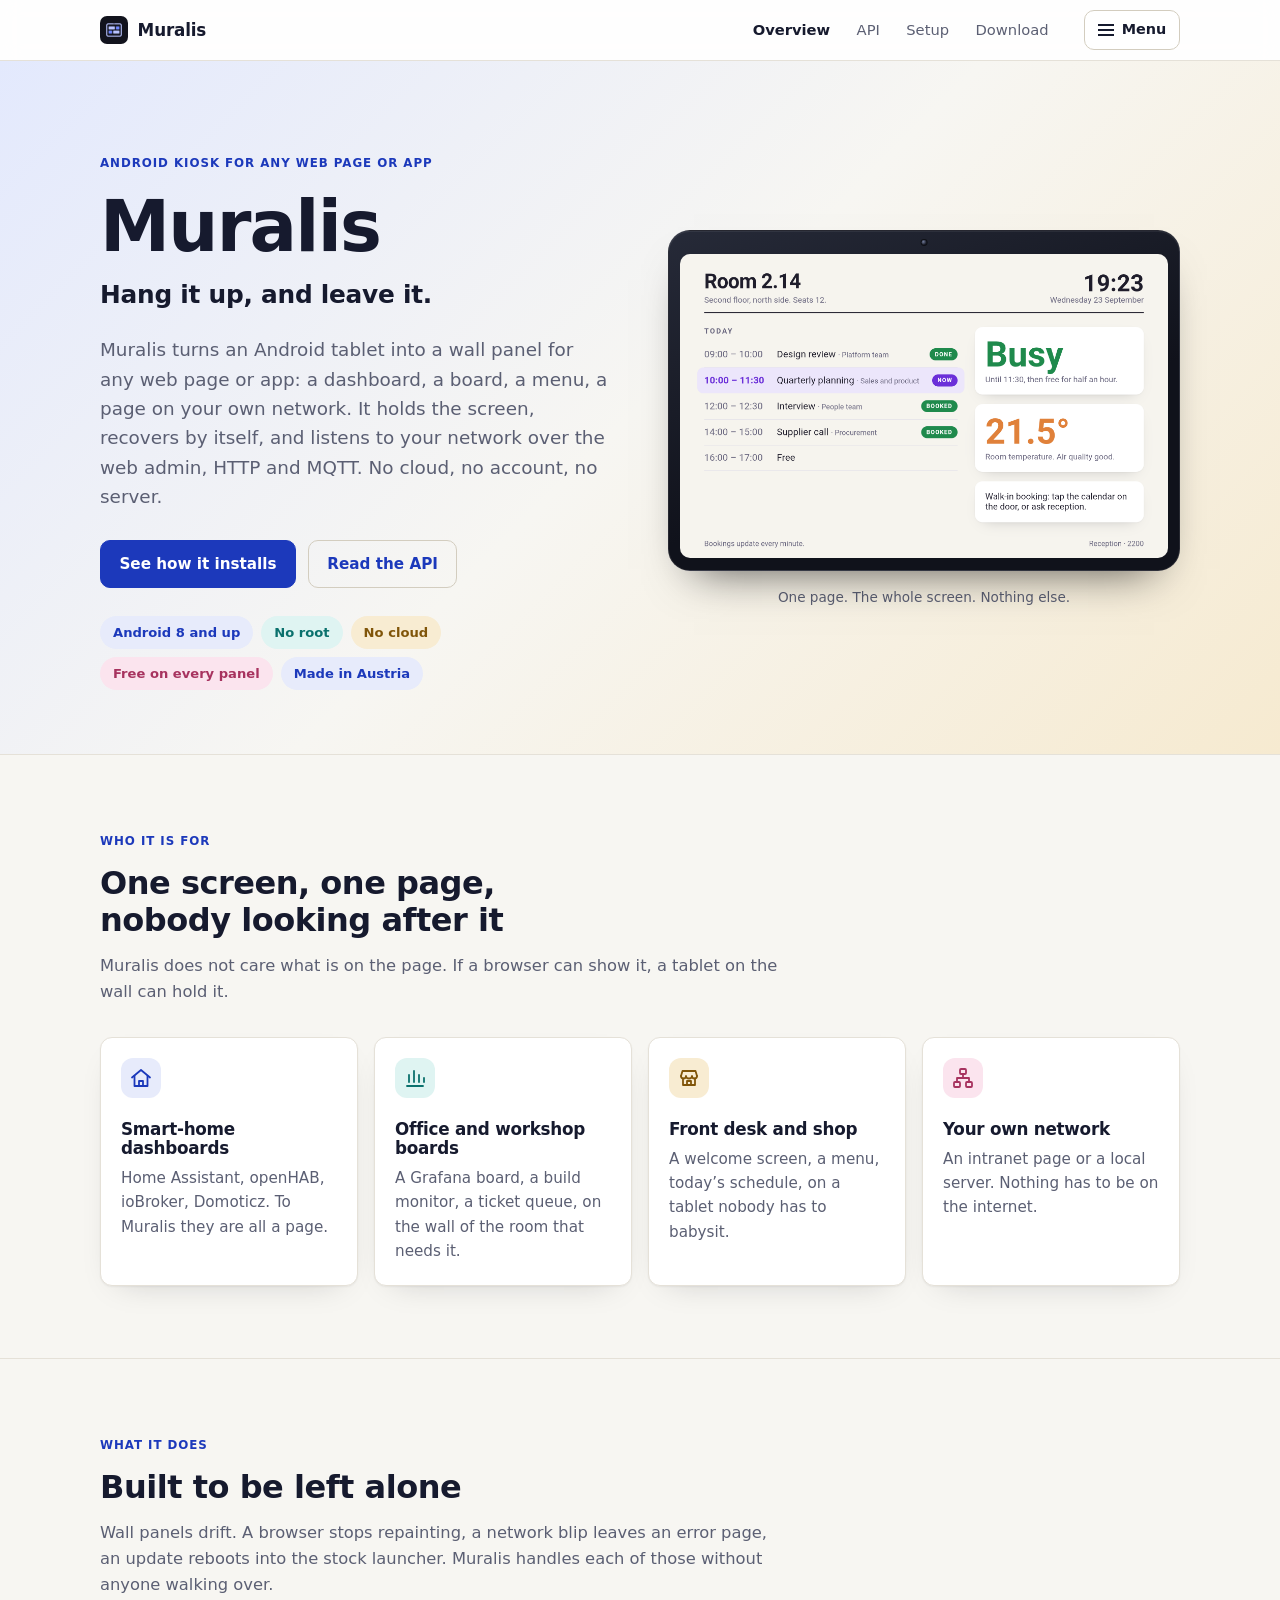
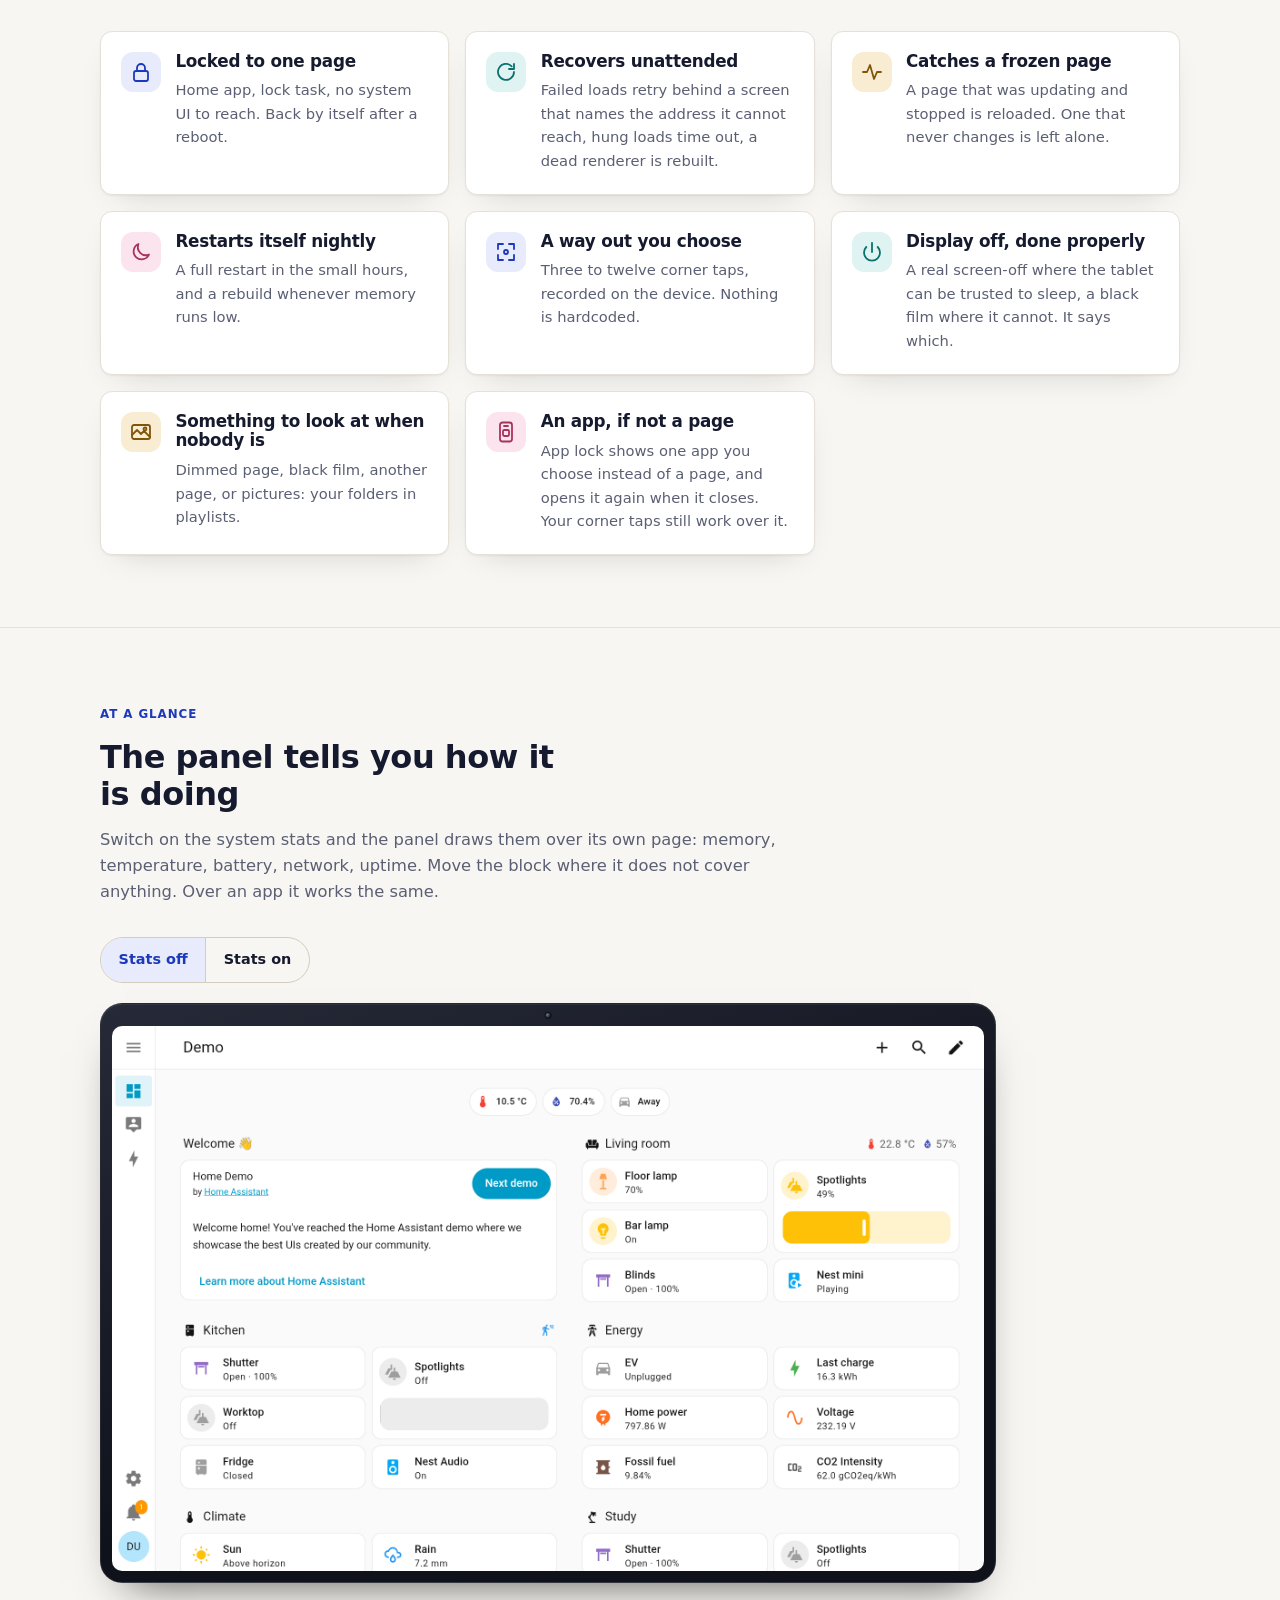
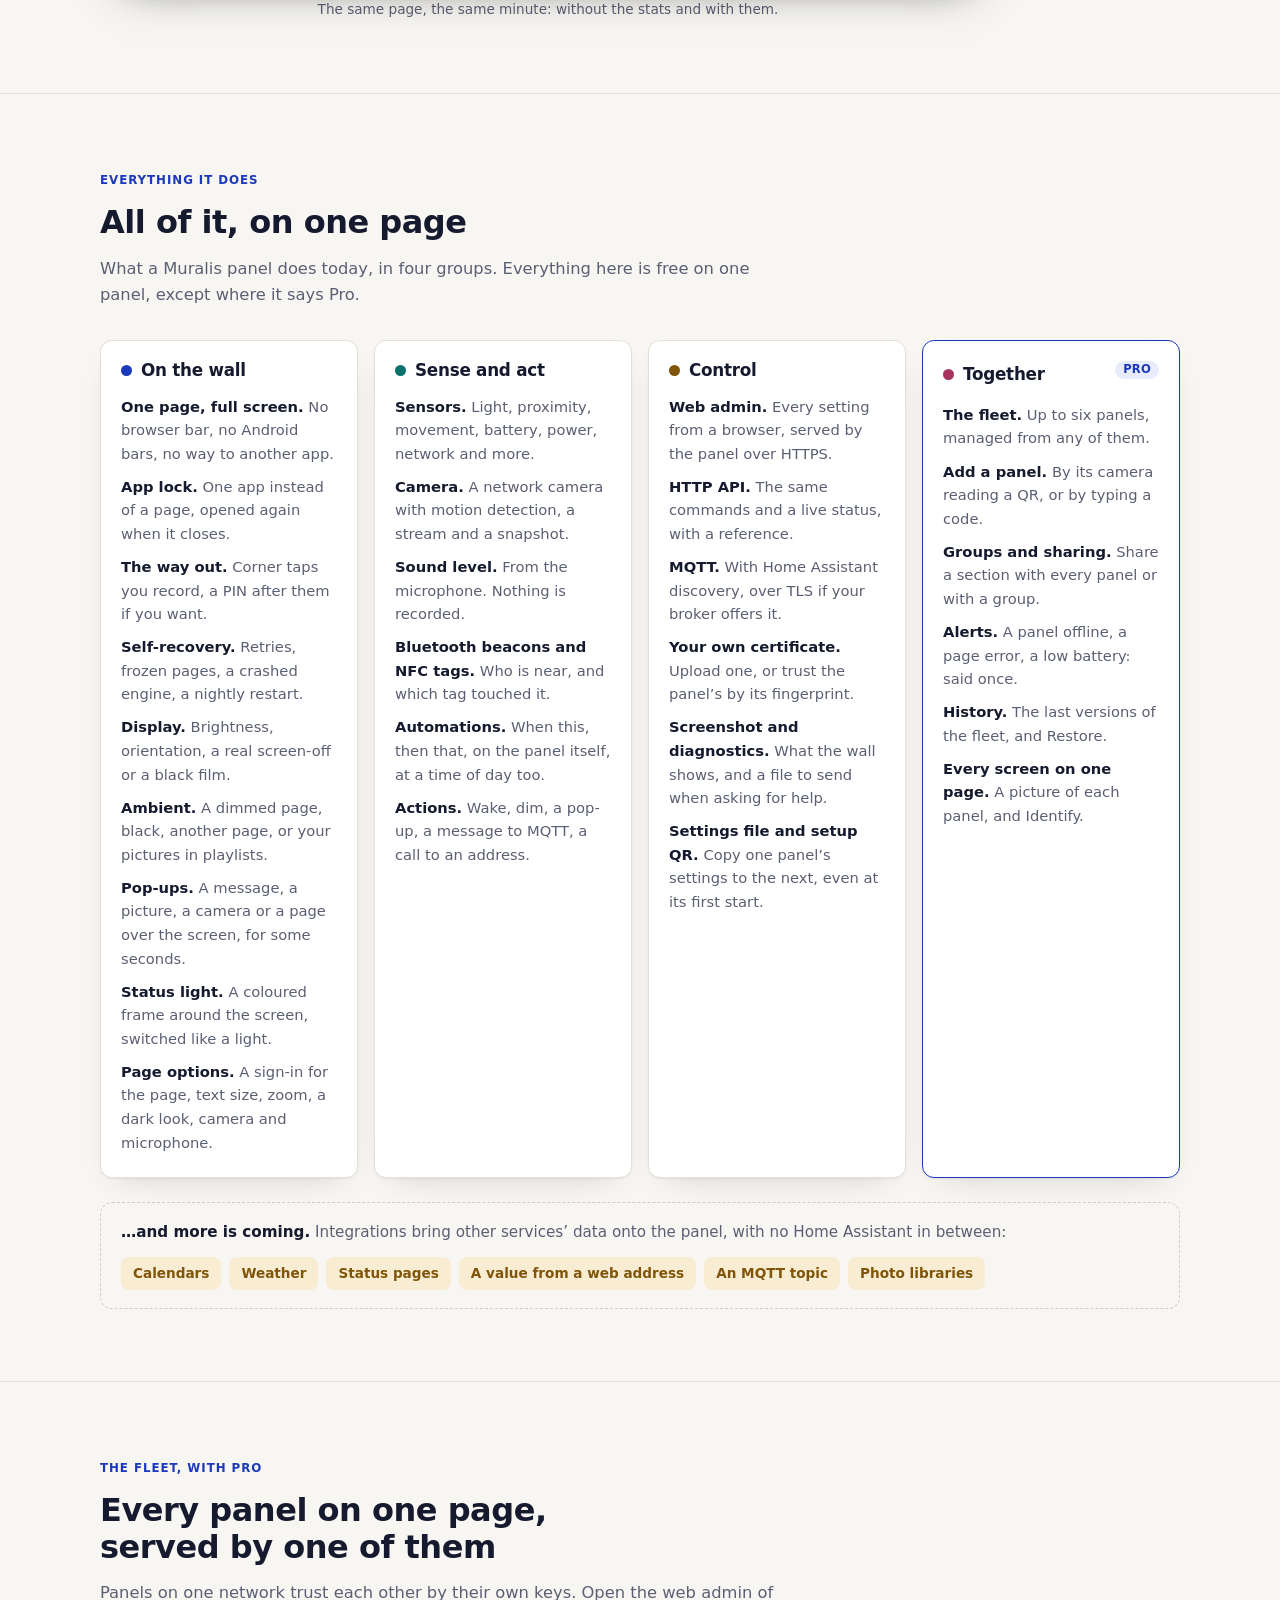
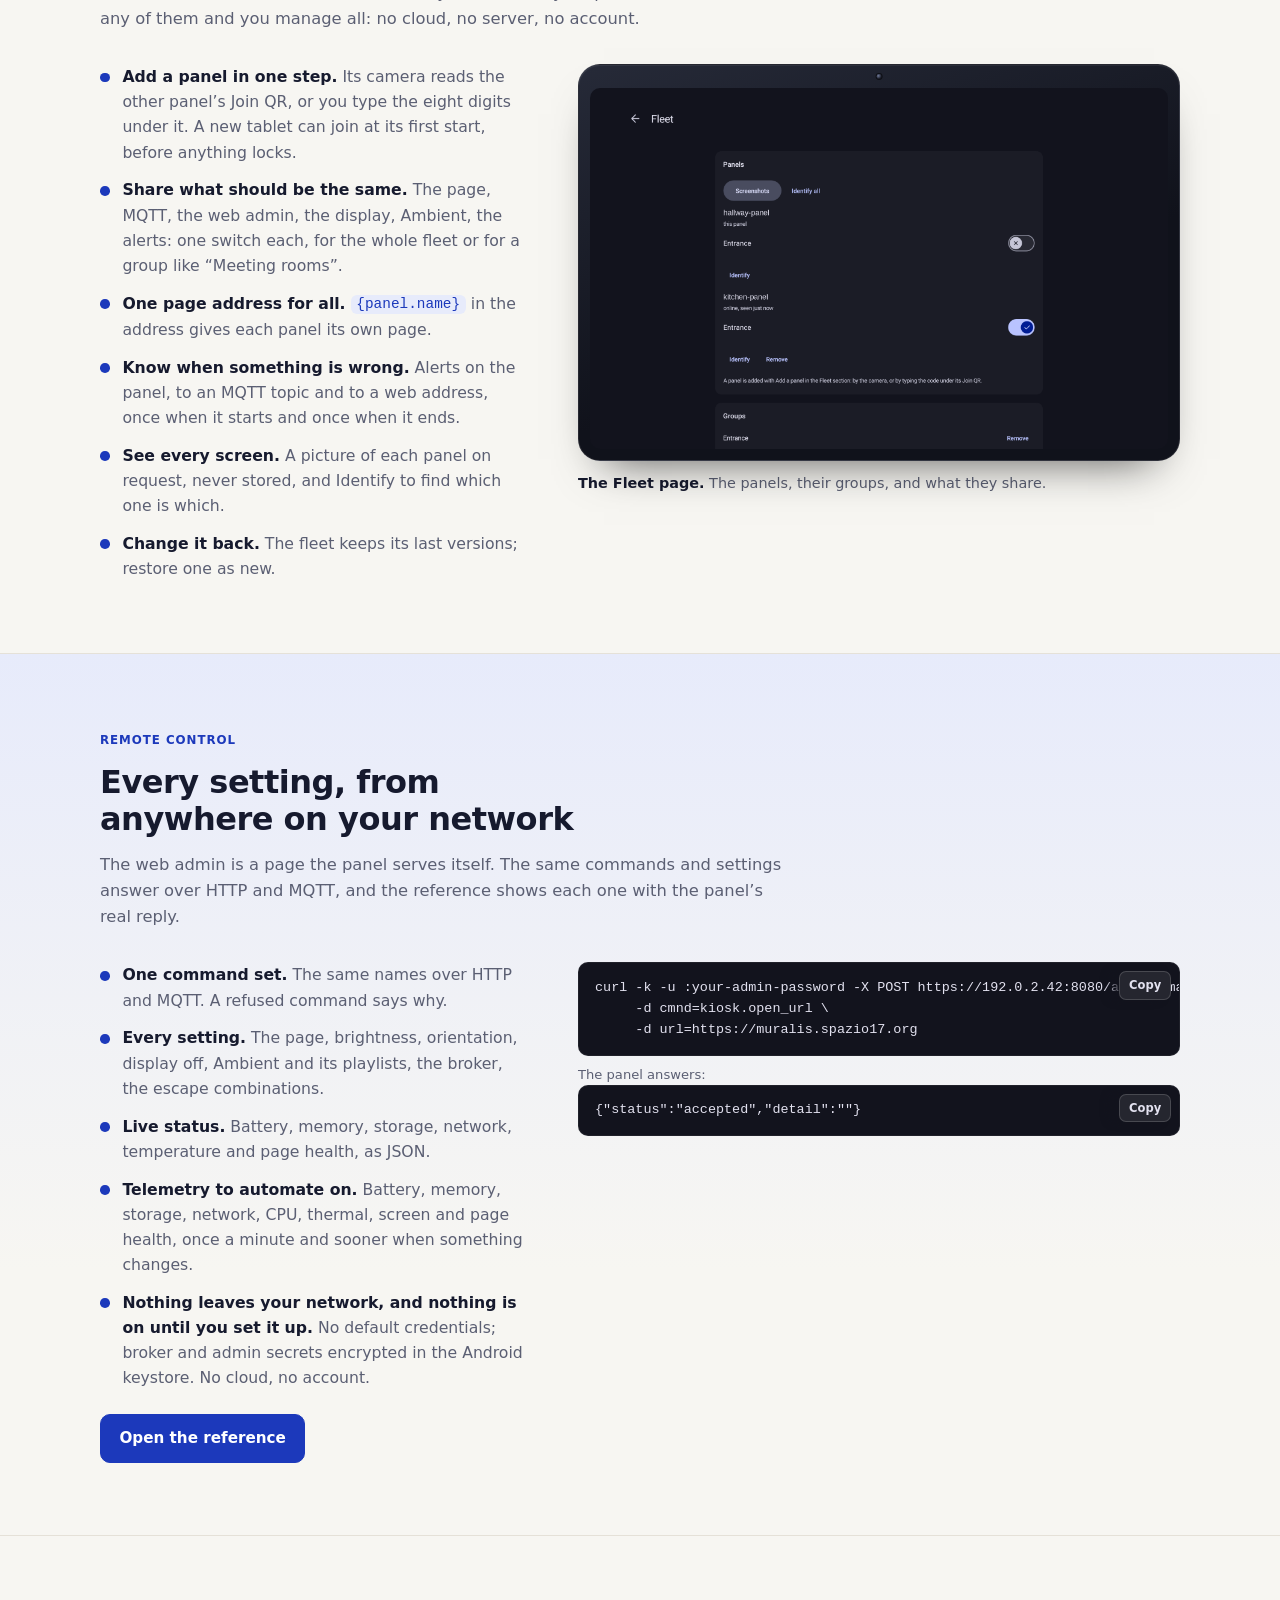
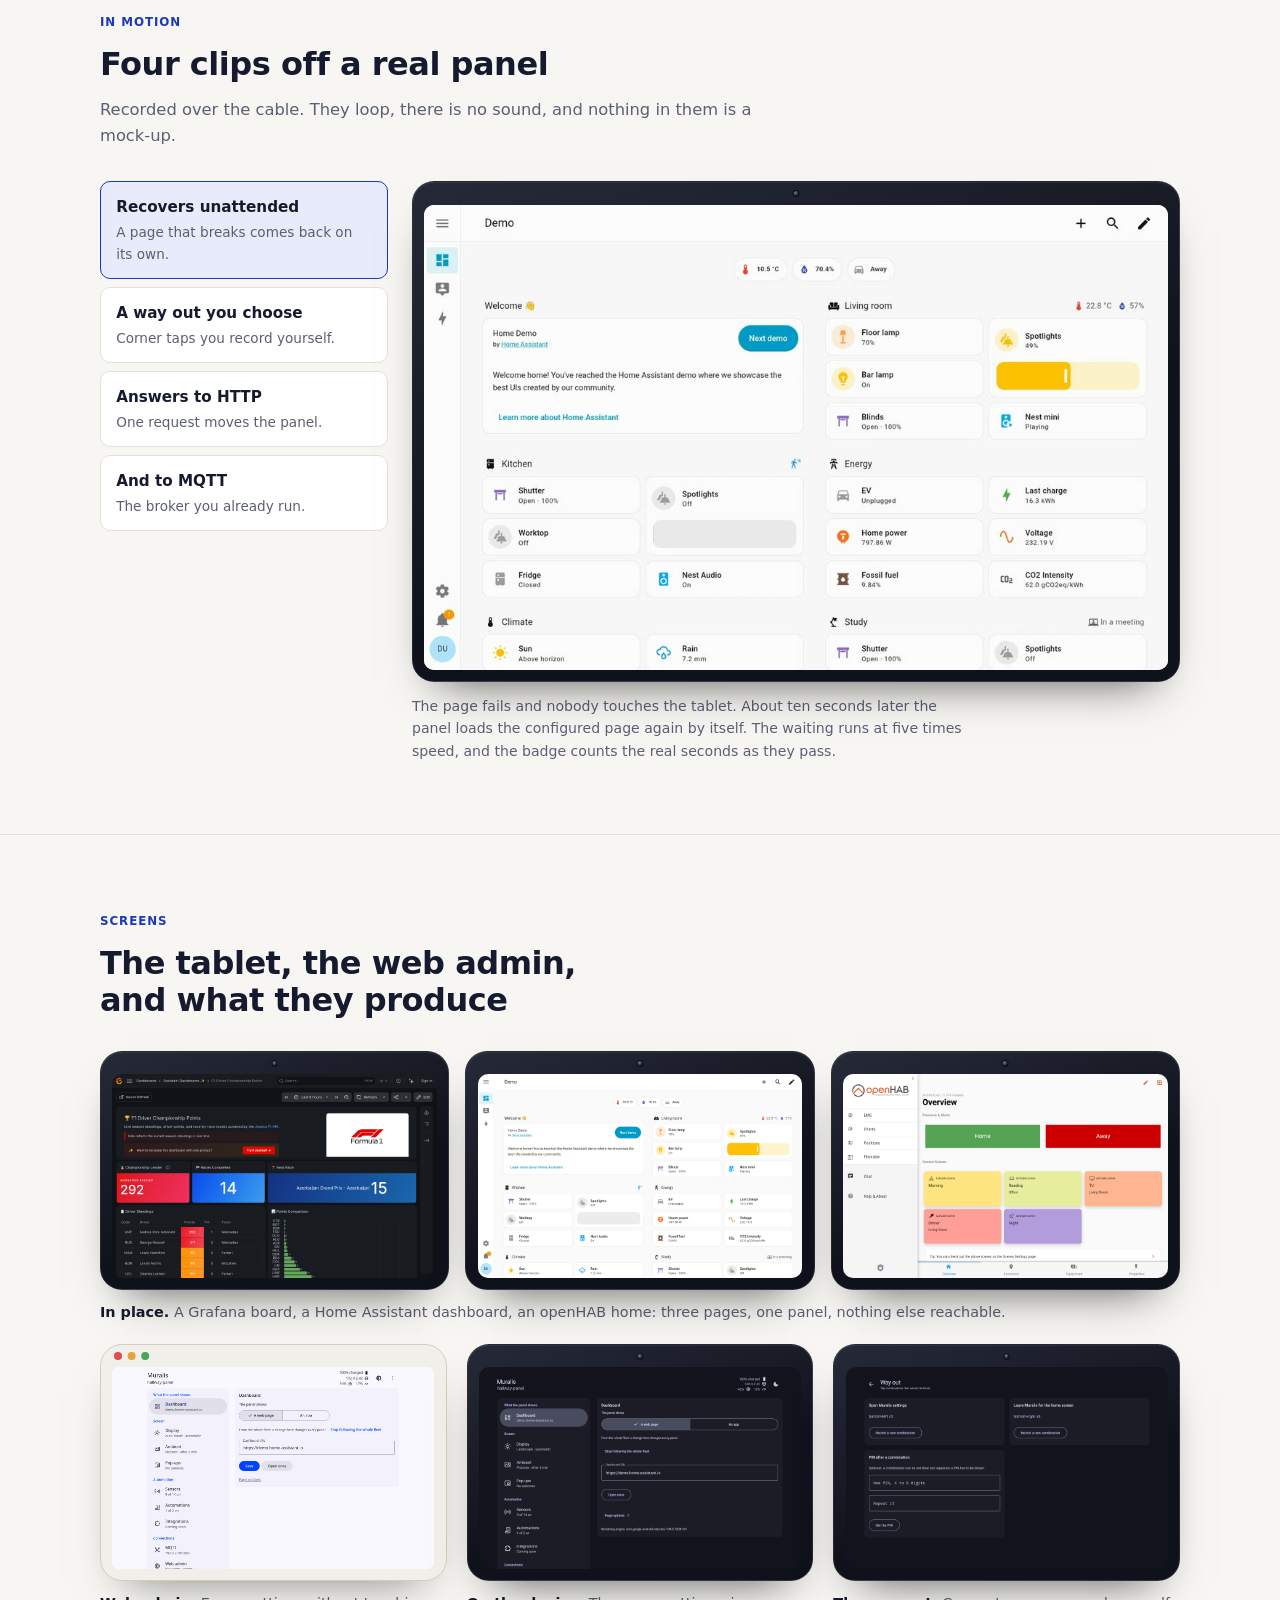
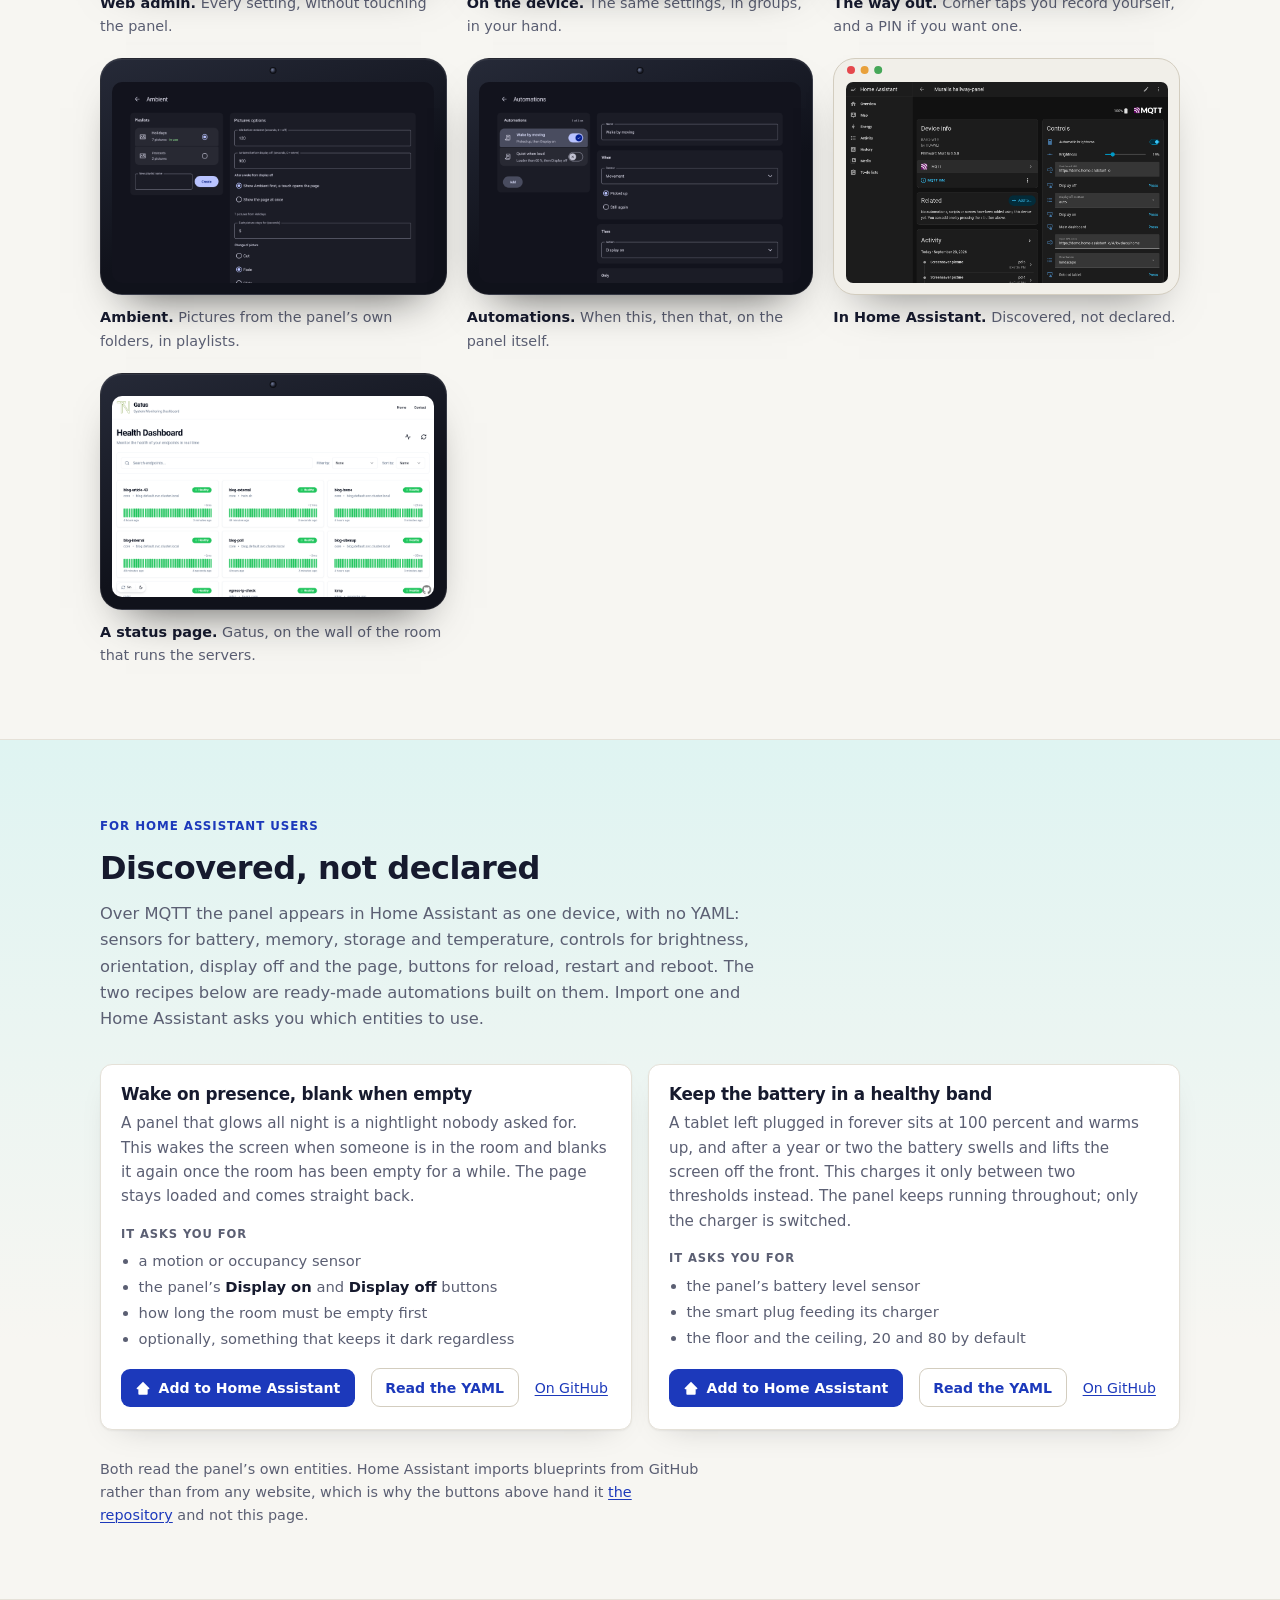
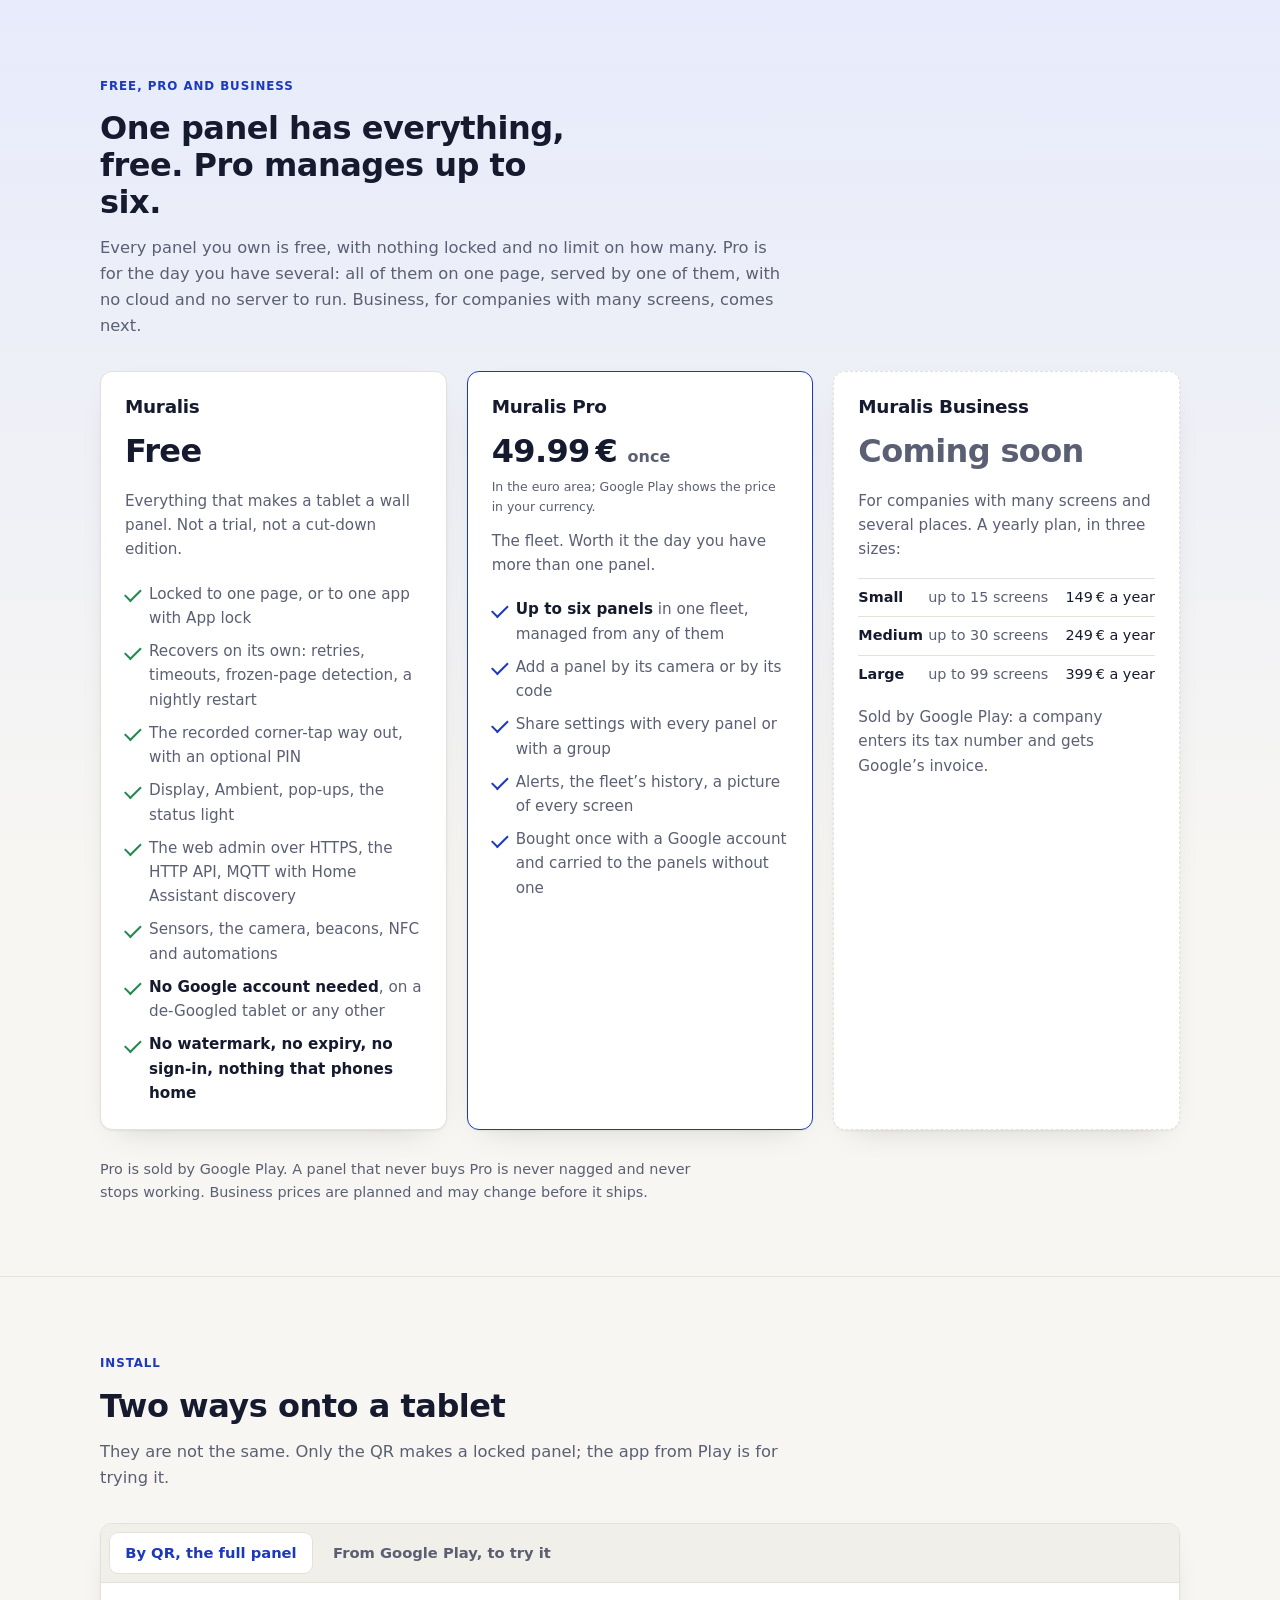
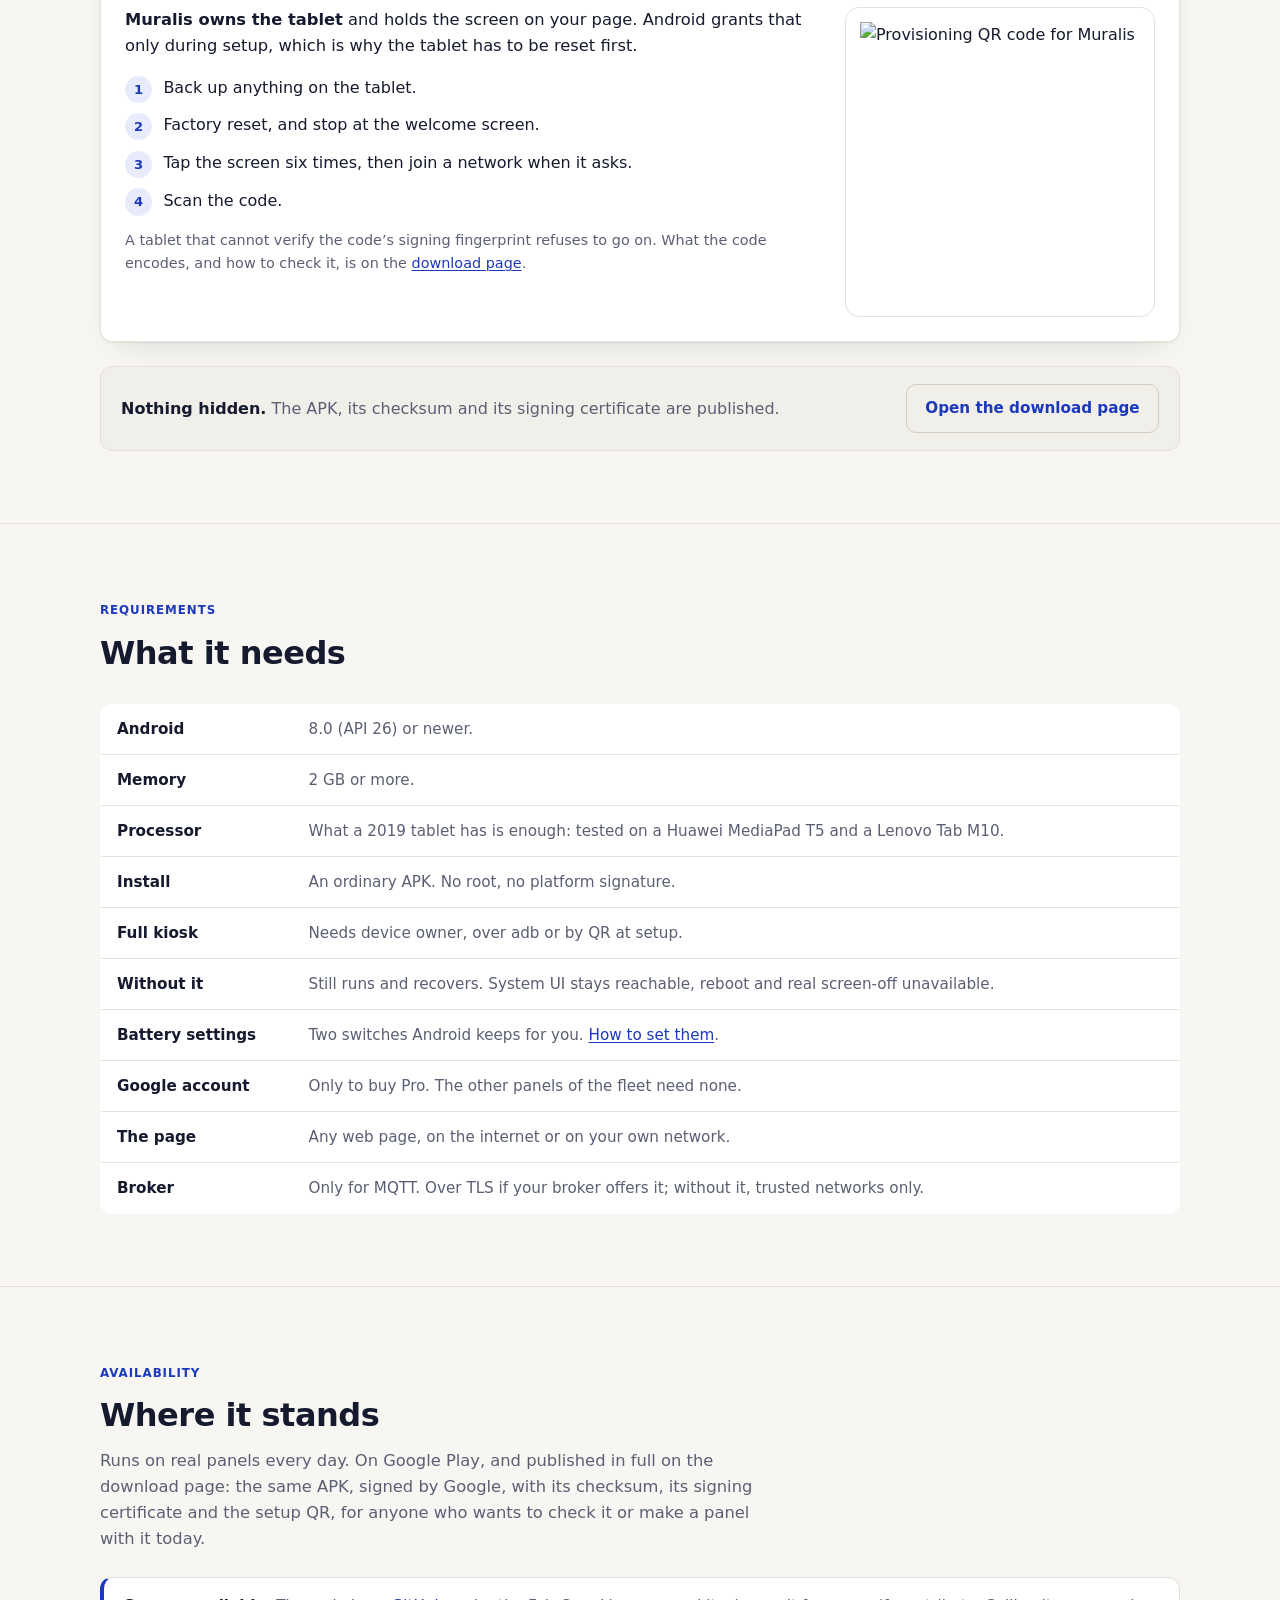
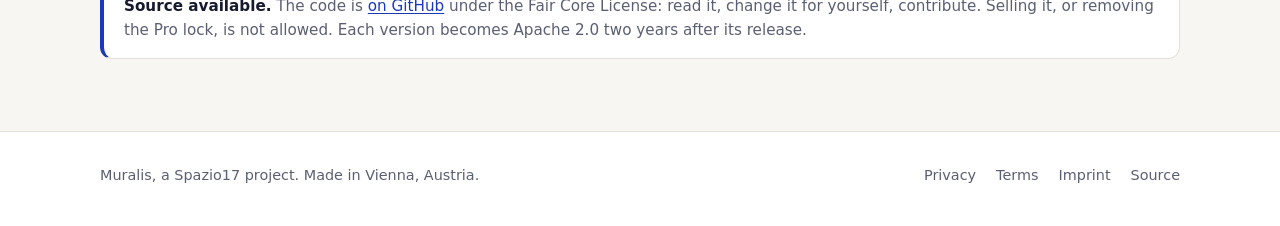
==== commit 8cd461b8: "Say in the hero that every panel is free" ====
--- a/index.html
+++ b/index.html
@@ -98,7 +98,7 @@
           <li>Android 8 and up</li>
           <li>No root</li>
           <li>No cloud</li>
-          <li>Free for one panel</li>
+          <li>Free on every panel</li>
           <li>Made in Austria</li>
         </ul>
       </div>
--- a/assets/css/site.css
+++ b/assets/css/site.css
@@ -29,11 +29,11 @@
      brand's fresco gold): enough colour to be
      remembered, never a second accent on a button (Juri, 2026-09-23: professional but not
      unknown). */
-  --teal: #0f8b86;
+  --teal: #0b716d;
   --teal-soft: #dff4f2;
-  --amber: #966510;
+  --amber: #805509;
   --amber-soft: #f8ecd2;
-  --rose: #bf3f76;
+  --rose: #a7335f;
   --rose-soft: #fbe4ee;
   --hero-wash: linear-gradient(135deg, #e3e9fd 0%, #f7f6f2 50%, #f6ead0 100%);
   --code-bg: #12131d;
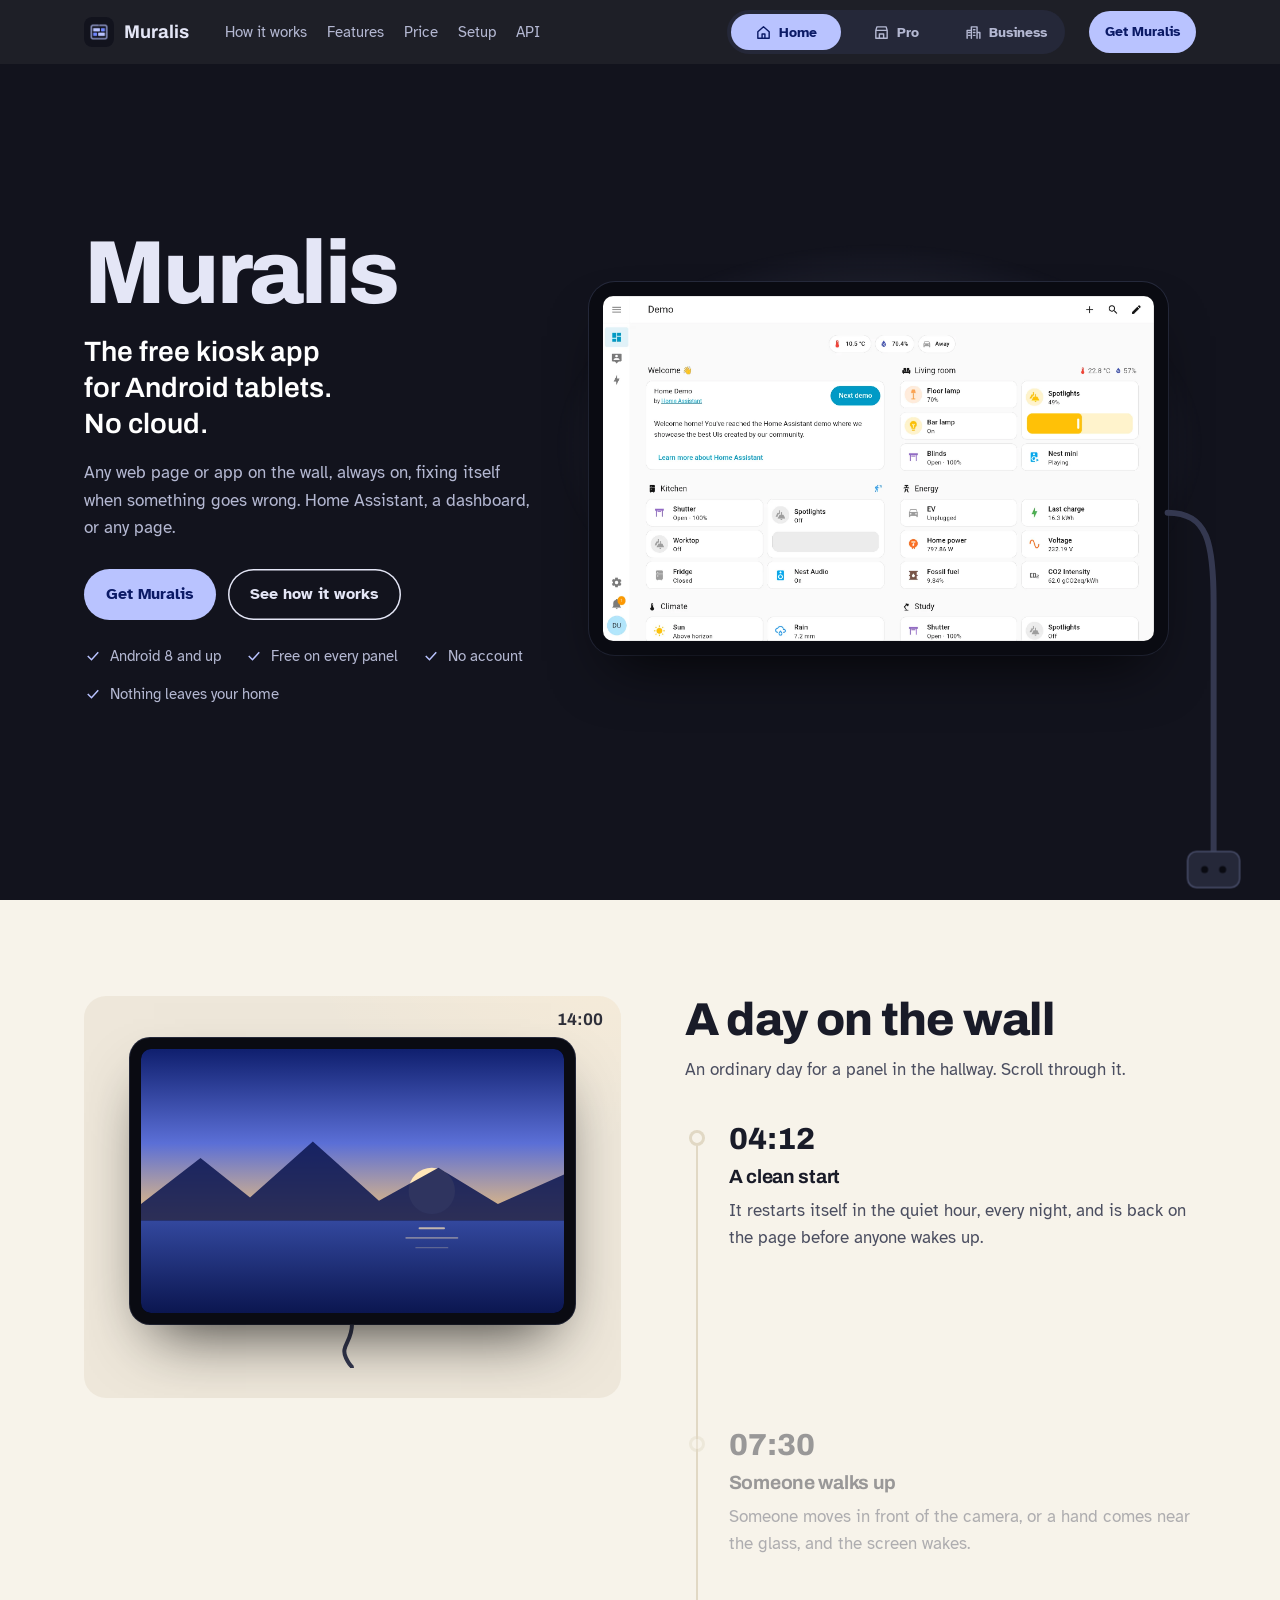
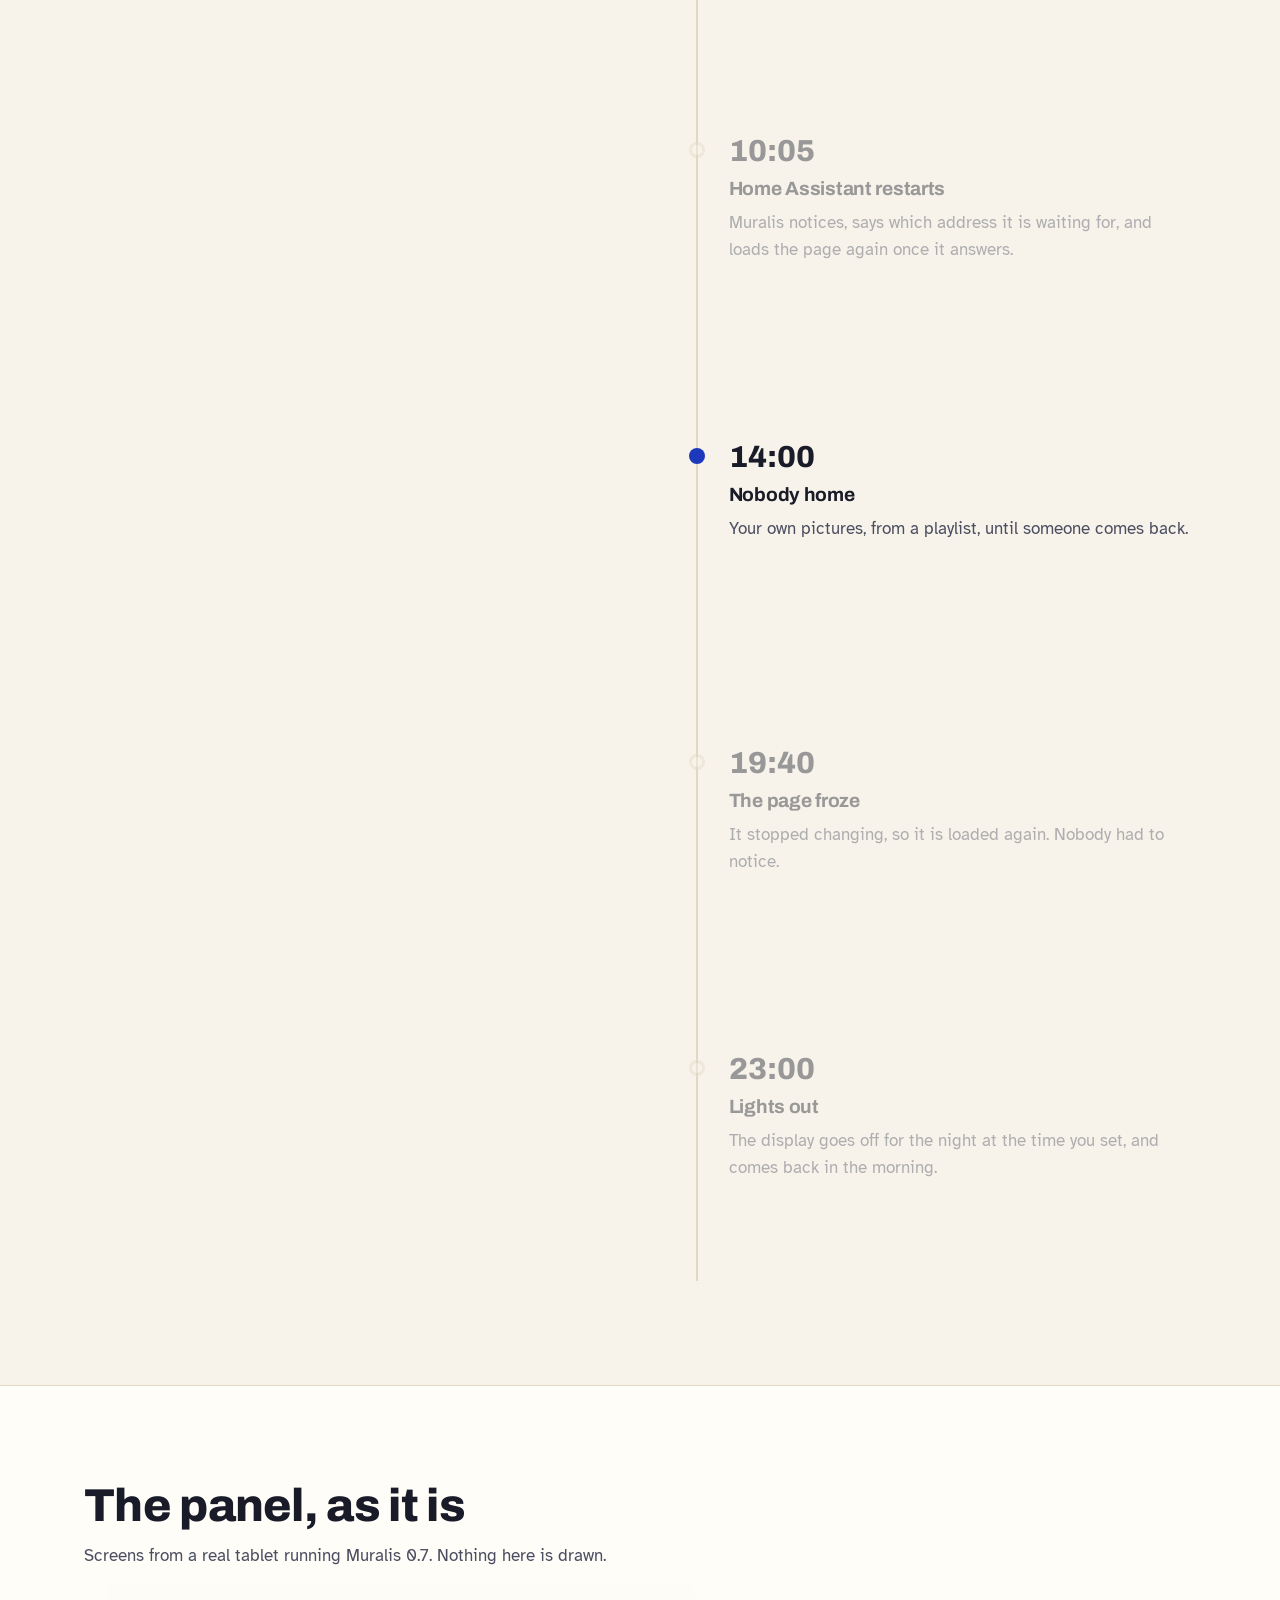
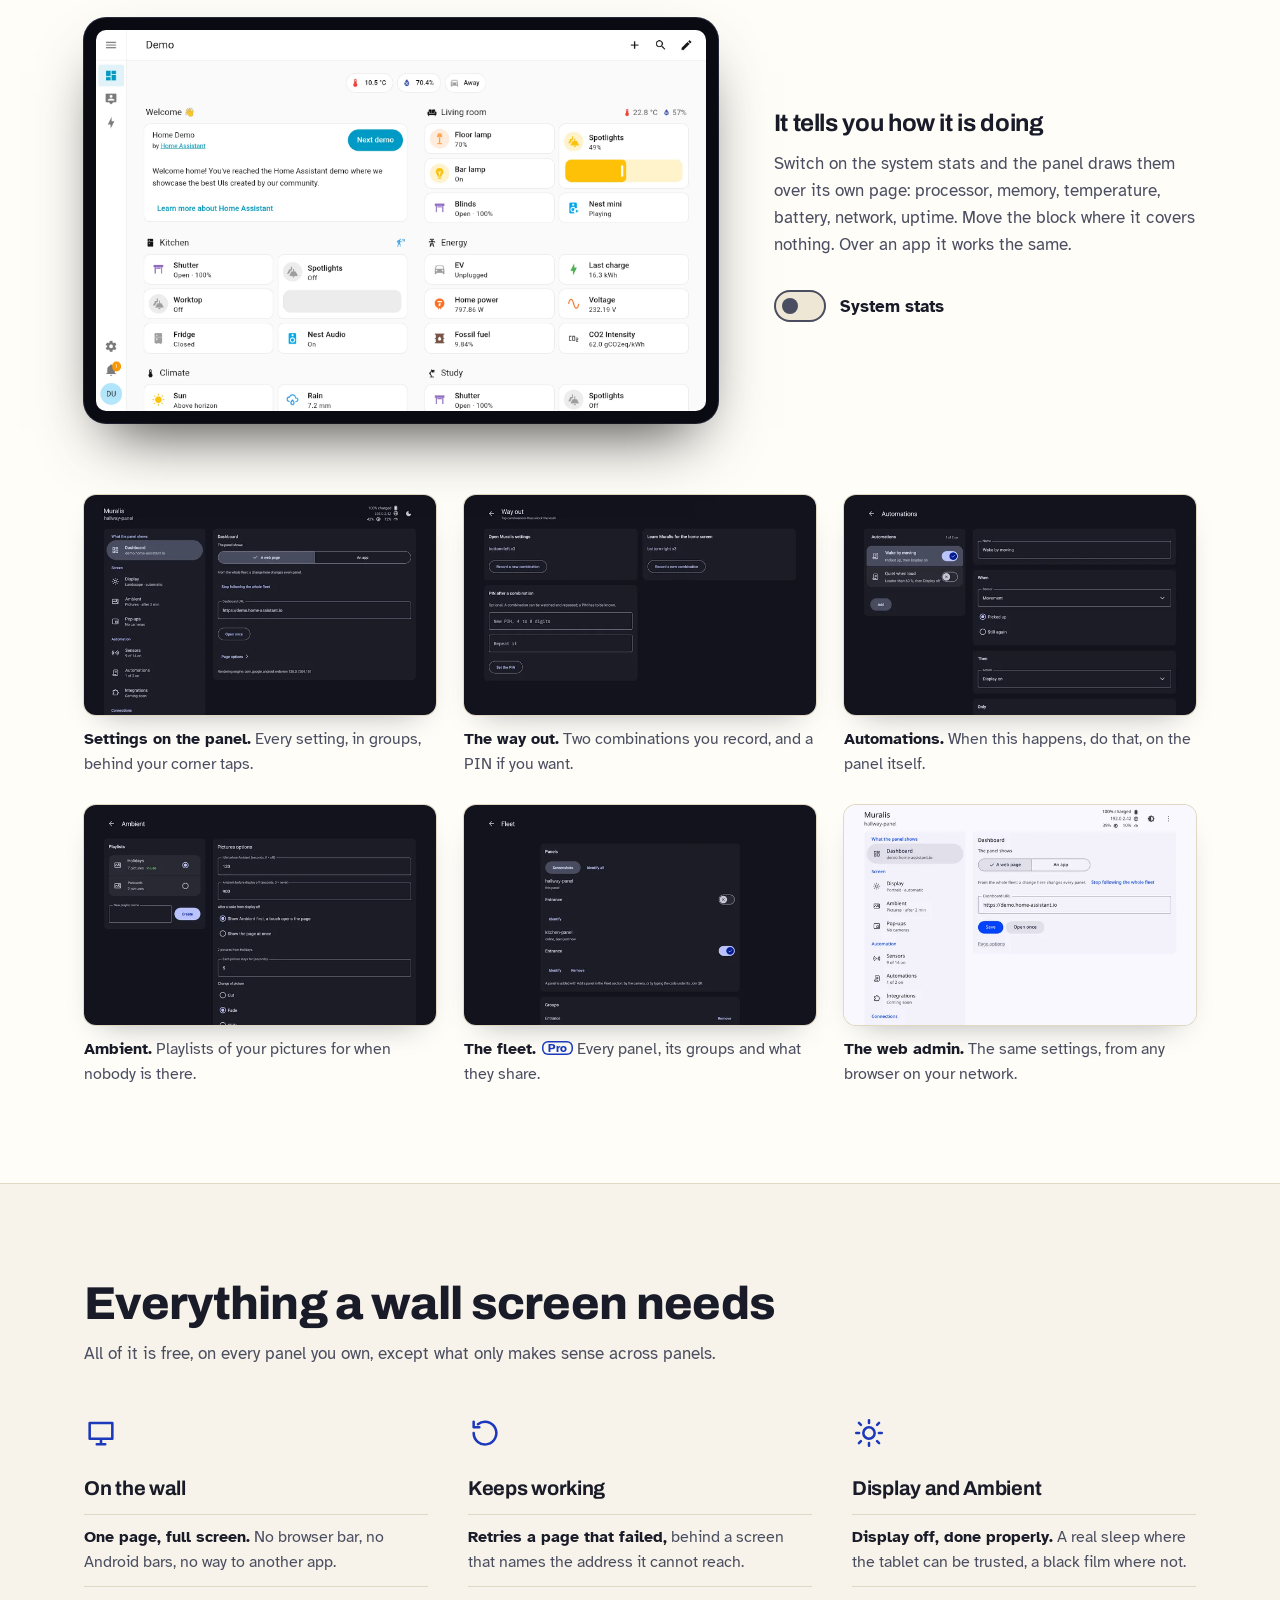
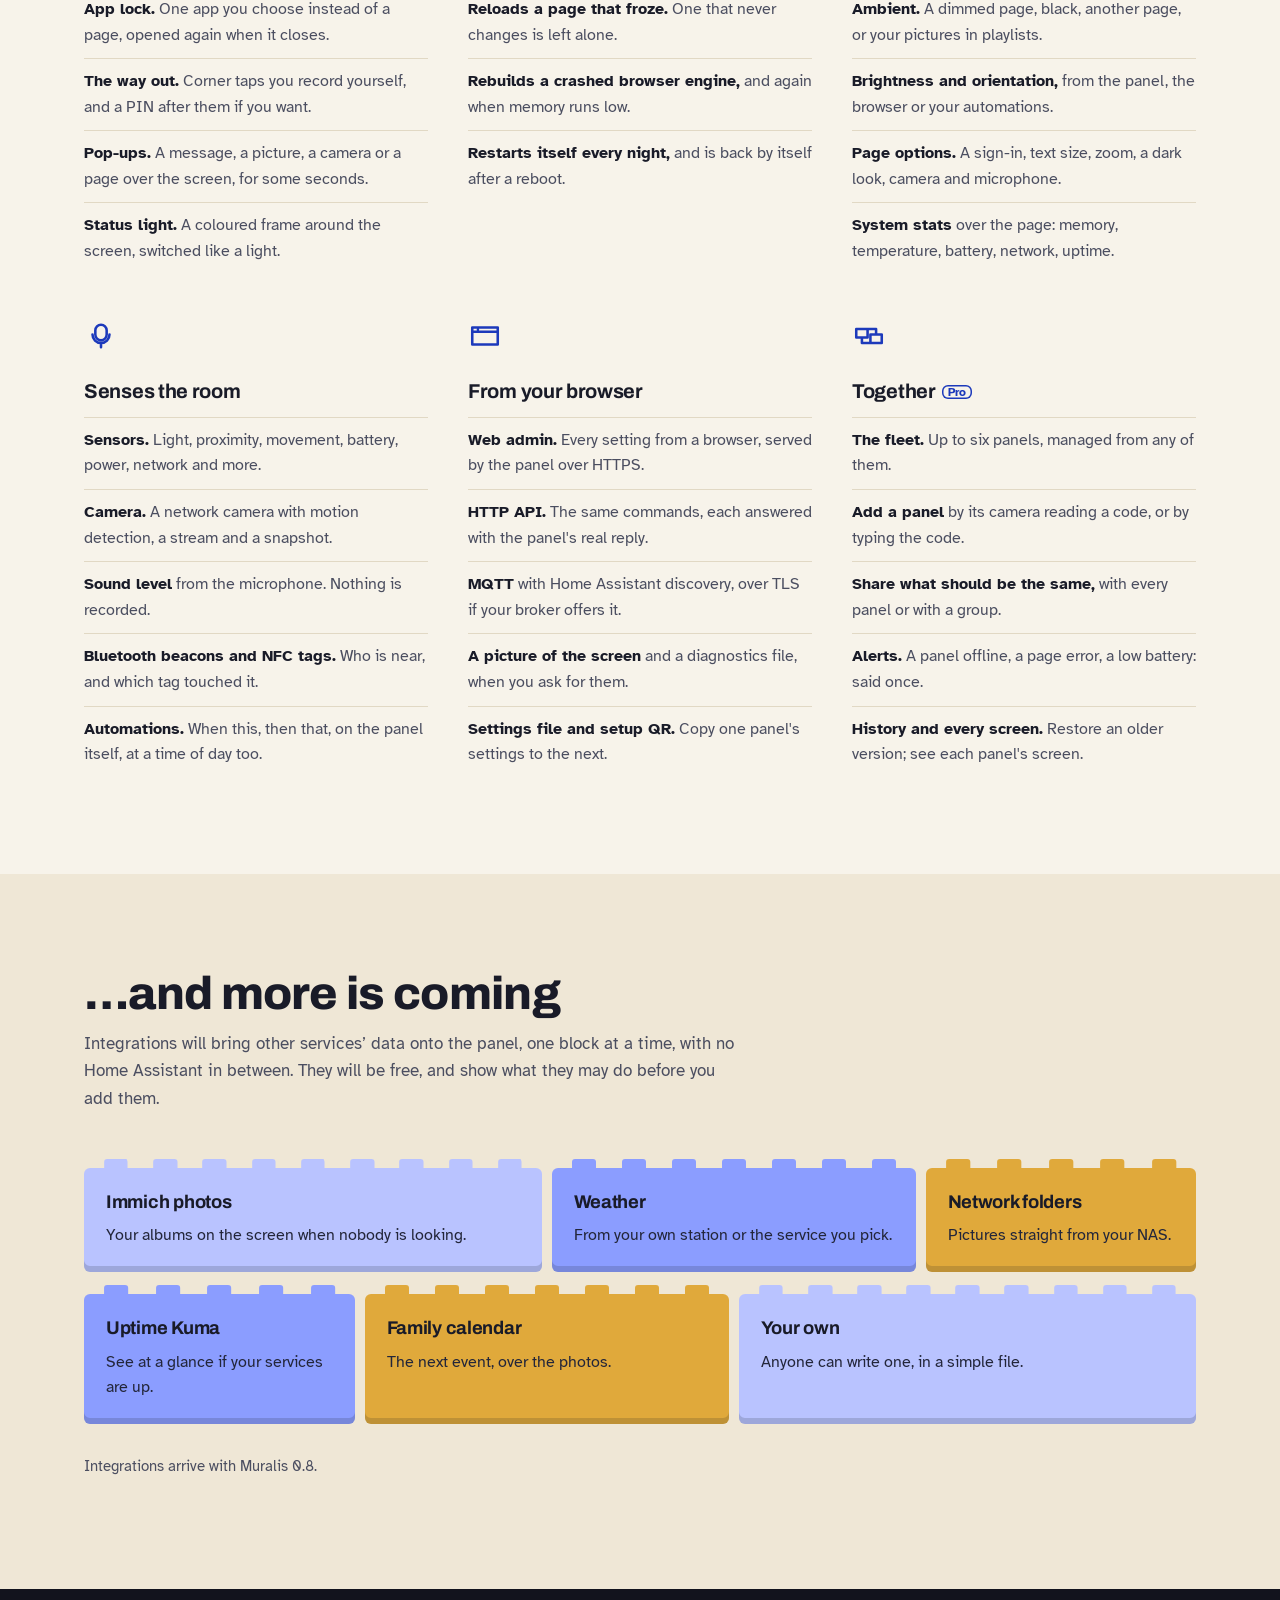
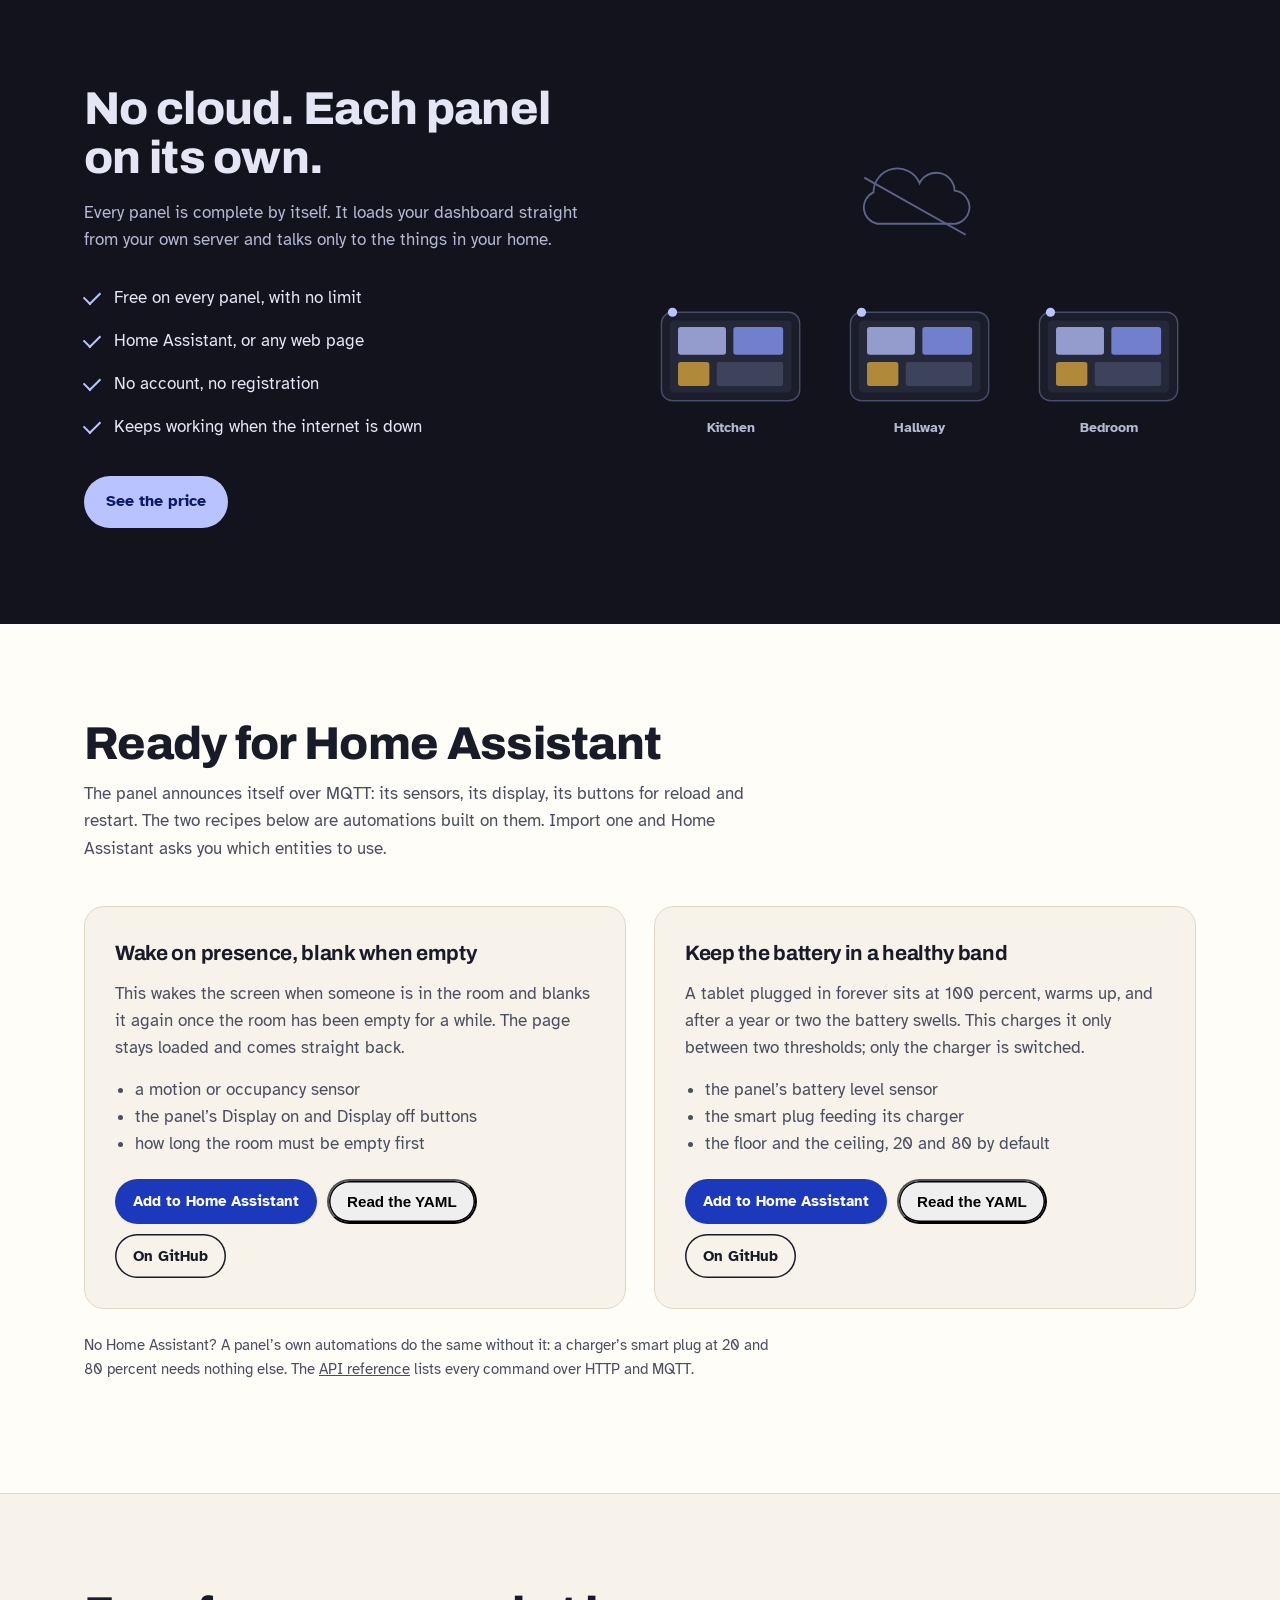
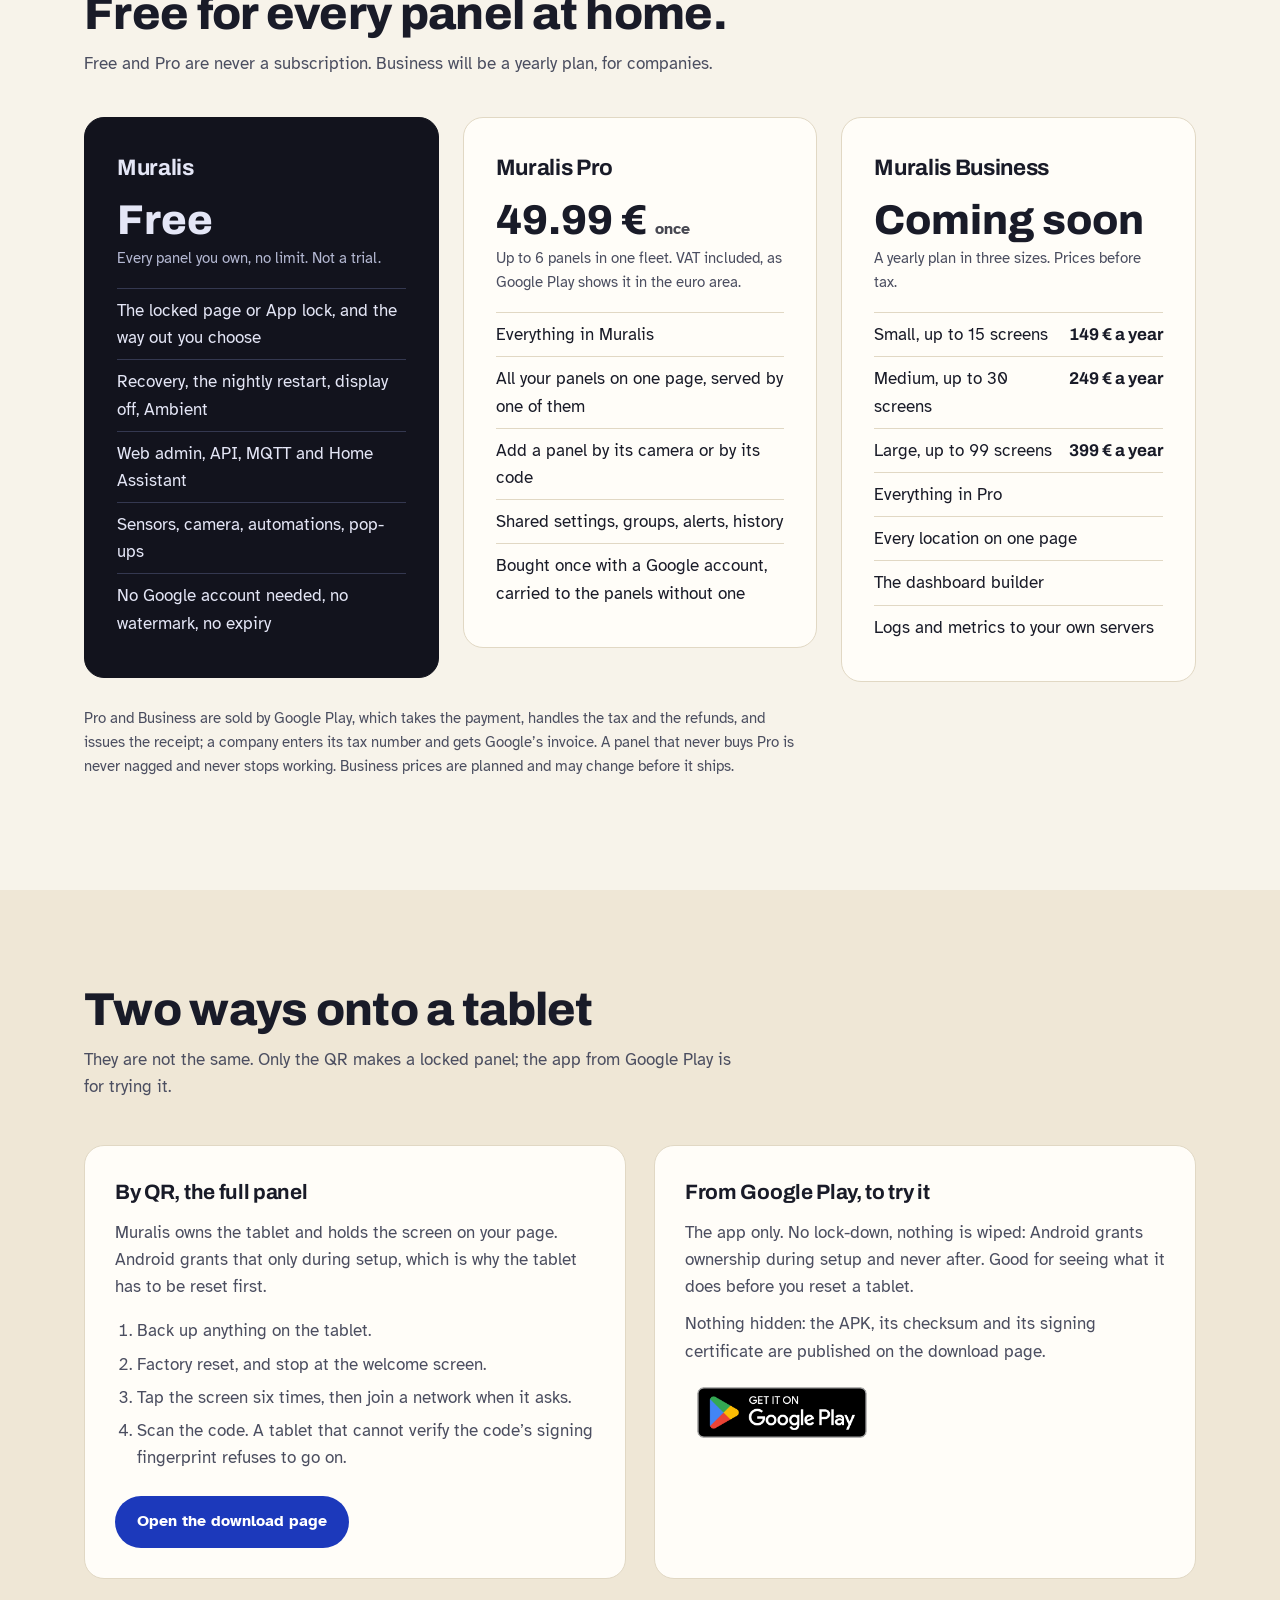
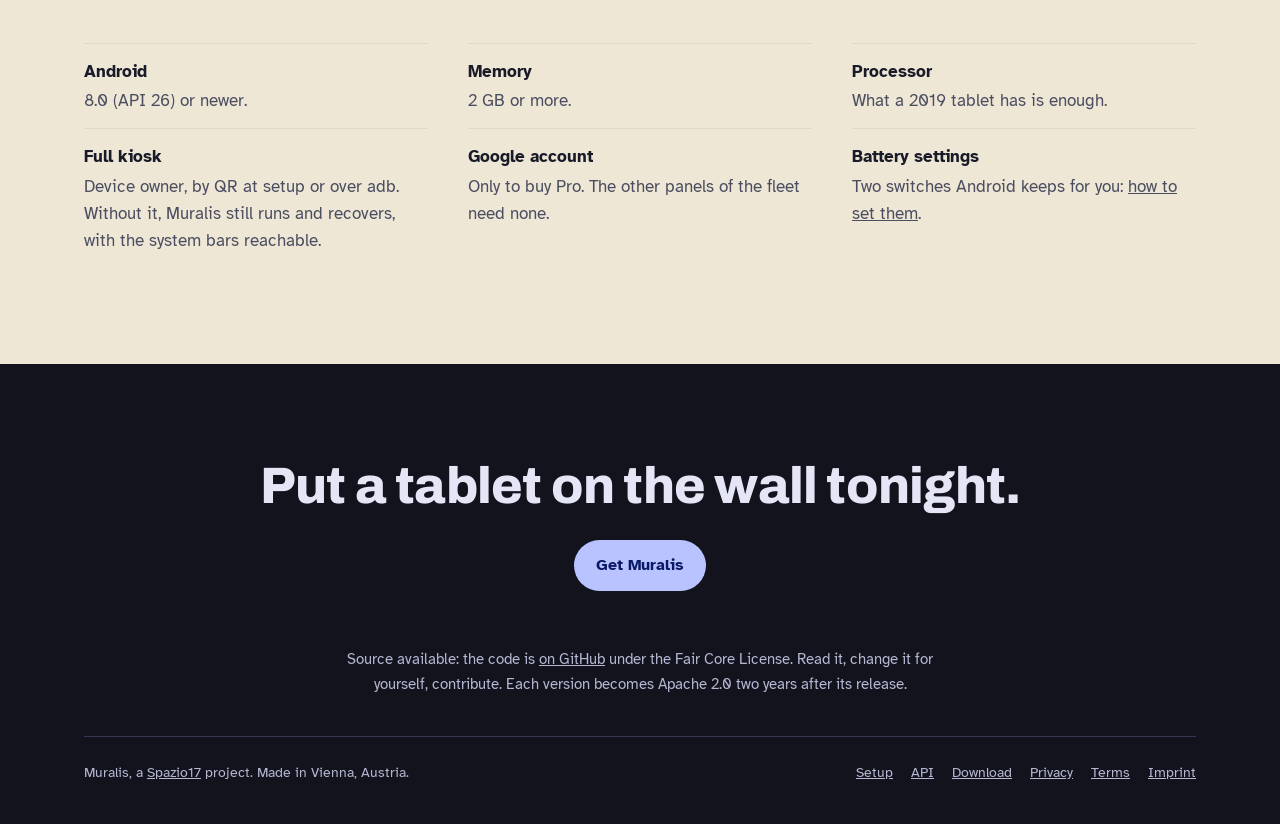
==== commit e6c155dc: "Rebuild the home page from the approved wall design in ultramarine, with every 0.7 feature, and drop" ====
--- a/index.html
+++ b/index.html
@@ -1,14 +1,16 @@
 <!doctype html>
-<html lang="en">
+<html lang="en" data-mode="home">
 <head>
 <meta charset="utf-8">
 <meta name="viewport" content="width=device-width, initial-scale=1">
 <title>Muralis, any web page or app on a tablet on the wall</title>
-<meta name="description" content="Muralis turns an Android tablet into a wall panel for any web page or app and keeps it there: locked, self-recovering, run from your own network over the web admin, HTTP and MQTT. One panel is free; Pro puts up to six on one page. No cloud. Made in Austria.">
+<meta name="description" content="Muralis turns an Android tablet into a wall panel for any web page or app and keeps it there: locked, self-recovering, run from your own network. Free on every panel; Pro puts up to six on one page. No cloud. Made in Austria.">
 <link rel="canonical" href="https://muralis.spazio17.org/">
 <link rel="icon" href="assets/img/icon-512.png" type="image/png">
 <link rel="apple-touch-icon" href="assets/img/icon-512.png">
-<link rel="stylesheet" href="assets/css/site.css?v=35">
+<link rel="preload" href="assets/fonts/archivo.woff2" as="font" type="font/woff2" crossorigin>
+<link rel="stylesheet" href="assets/css/home.css?v=1">
+<meta name="theme-color" content="#12131d">
 <meta property="og:type" content="website">
 <meta property="og:title" content="Muralis, hang it up, and leave it">
 <meta property="og:description" content="Any web page or app on a tablet on the wall. Locked, self-recovering, no cloud.">
@@ -18,707 +20,191 @@
 <meta property="og:image:height" content="500">
 <meta name="twitter:card" content="summary_large_image">
 <script>
-  /* An explicit choice from the menu is applied before first paint. Without one the page
-     follows the system, through prefers-color-scheme in the stylesheet. */
-  try {
-    var t = localStorage.getItem('muralis-theme');
-    if (t === 'light' || t === 'dark') document.documentElement.setAttribute('data-theme', t);
-  } catch (e) { /* private mode: follow the system */ }
+  /* Home, Pro or Business, chosen before anything is drawn: ?for= in the address wins, then the last choice, then Home. */
+  (function () {
+    var m = new URLSearchParams(location.search).get('for');
+    if (m !== 'home' && m !== 'pro' && m !== 'business') { try { m = localStorage.getItem('muralis-mode'); } catch (e) { m = null; } }
+    document.documentElement.dataset.mode = (m === 'pro' || m === 'business') ? m : 'home';
+  })();
 </script>
 </head>
 <body>
-
-<header class="masthead">
-  <div class="wrap">
-    <a class="brand" href="./">
-      <img src="./assets/img/icon-512.png" alt="">
-      Muralis
-    </a>
-    <nav class="pagenav" aria-label="Pages">
-      <a href="./" aria-current="page">Overview</a>
-      <a href="api/">API</a>
-      <a href="setup/">Setup</a>
-      <a href="download/">Download</a>
-    </nav>
-    <button class="menubtn" type="button" aria-expanded="false" aria-controls="sitemenu">
-      <span class="bars" aria-hidden="true"></span>
-      <span class="menubtn-label">Menu</span>
-    </button>
-  </div>
-  <div class="sitemenu" id="sitemenu" hidden>
-    <div class="wrap menuwrap">
-      <nav class="menugroup" aria-label="On this page">
-        <p class="menuhead">On this page</p>
-        <a href="#for">Who it is for</a>
-        <a href="#features">Built to be left alone</a>
-        <a href="#everything">Everything it does</a>
-        <a href="#fleet">The fleet</a>
-        <a href="#remote">Remote control</a>
-        <a href="#motion">In motion</a>
-        <a href="#look">Screens</a>
-        <a href="#home-assistant">Home Assistant</a>
-        <a href="#pricing">Free &amp; Pro</a>
-        <a href="#install">Install</a>
-        <a href="#requirements">Requirements</a>
-        <a href="#status">Availability</a>
-      </nav>
-      <nav class="menugroup" aria-label="Pages">
-        <p class="menuhead">Pages</p>
-        <a href="./" aria-current="page">Overview</a>
-        <a href="api/">API</a>
-        <a href="setup/">Setup</a>
-        <a href="download/">Download</a>
-      </nav>
-      <div class="menugroup">
-        <p class="menuhead">Appearance</p>
-        <div class="themepick" role="group" aria-label="Colour theme">
-          <button type="button" data-theme="auto" aria-pressed="false">Auto</button>
-          <button type="button" data-theme="light" aria-pressed="false">Light</button>
-          <button type="button" data-theme="dark" aria-pressed="false">Dark</button>
-        </div>
-      </div>
-    </div>
-  </div>
+<a class="skip" href="#main">Skip to the content</a>
+<nav aria-label="Main"><div class="in"><a class="logo" href="./"><img src="assets/img/icon-512.png" alt="" width="30" height="30">Muralis</a>
+<ul><li><a href="#day">How it works</a></li><li><a href="#does">Features</a></li><li><a href="#price">Price</a></li><li><a href="setup/">Setup</a></li><li><a href="api/">API</a></li></ul>
+<div class="mode" role="group" aria-label="Show Muralis for"><span class="thumb"></span><button type="button" data-mode="home"><svg viewBox="0 0 24 24" aria-hidden="true"><path d="M4 11l8-7 8 7v9H4zM10 20v-6h4v6"/></svg><span>Home</span></button><button type="button" data-mode="pro"><svg viewBox="0 0 24 24" aria-hidden="true"><path d="M4 9l1.5-5h13L20 9M4 9v11h16V9M4 9h16M9 20v-6h6v6"/></svg><span>Pro</span></button><button type="button" data-mode="business"><svg viewBox="0 0 24 24" aria-hidden="true"><path d="M3 20V9h6v11M9 20V4h8v16M17 20v-8h4v8M5 12h2M5 16h2M12 8h2M12 12h2M12 16h2"/></svg><span>Business</span></button></div><a class="btn primary" href="#install">Get Muralis</a></div></nav>
+
+<main id="main">
+<header class="hero dark">
+ <div class="in">
+  <h1>Muralis</h1>
+  <div data-for="home"><p class="line"><span>The free kiosk app for Android tablets.</span> <span>No cloud.</span></p><p class="lead">Any web page or app on the wall, always on, fixing itself when something goes wrong. Home Assistant, a dashboard, or any page.</p></div><div data-for="pro"><p class="line"><span>Up to six screens, managed from one.</span> <span>Bought once. No cloud.</span></p><p class="lead">A practice, a shop, a workshop, a big home: up to six panels, set and watched from any of them, bought once.</p></div><div data-for="business"><p class="line"><span>Screens for every room of your company.</span> <span>Coming soon.</span></p><p class="lead">For companies with many screens in several places: every location on one page, the logs on your own servers. A yearly plan, coming after Pro.</p></div>
+  <div class="acts"><a class="btn primary" href="#install">Get Muralis</a><a class="btn quiet" href="#day">See how it works</a></div>
+  <ul class="facts" data-for="home"><li><svg viewBox="0 0 24 24" aria-hidden="true"><path d="M5 12l5 5 9-10"/></svg>Android 8 and up</li><li><svg viewBox="0 0 24 24" aria-hidden="true"><path d="M5 12l5 5 9-10"/></svg>Free on every panel</li><li><svg viewBox="0 0 24 24" aria-hidden="true"><path d="M5 12l5 5 9-10"/></svg>No account</li><li><svg viewBox="0 0 24 24" aria-hidden="true"><path d="M5 12l5 5 9-10"/></svg>Nothing leaves your home</li></ul><ul class="facts" data-for="pro"><li><svg viewBox="0 0 24 24" aria-hidden="true"><path d="M5 12l5 5 9-10"/></svg>49.99 € once</li><li><svg viewBox="0 0 24 24" aria-hidden="true"><path d="M5 12l5 5 9-10"/></svg>Up to 6 panels</li><li><svg viewBox="0 0 24 24" aria-hidden="true"><path d="M5 12l5 5 9-10"/></svg>Managed from any of them</li><li><svg viewBox="0 0 24 24" aria-hidden="true"><path d="M5 12l5 5 9-10"/></svg>No cloud</li></ul><ul class="facts" data-for="business"><li><svg viewBox="0 0 24 24" aria-hidden="true"><path d="M5 12l5 5 9-10"/></svg>Coming soon</li><li><svg viewBox="0 0 24 24" aria-hidden="true"><path d="M5 12l5 5 9-10"/></svg>Up to 99 screens</li><li><svg viewBox="0 0 24 24" aria-hidden="true"><path d="M5 12l5 5 9-10"/></svg>Every location on one page</li><li><svg viewBox="0 0 24 24" aria-hidden="true"><path d="M5 12l5 5 9-10"/></svg>No cloud</li></ul>
+ </div>
+ <div class="hall"><div class="glow"></div>
+  <div class="tablet"><div class="glass"><div class="reel" data-for="home"><img class="on" src="assets/img/home/page.webp" alt="Home Assistant&#x27;s demo dashboard on a tablet held by Muralis"><img src="assets/img/home/openhab.svg" alt="An openHAB overview with the rooms of a home" loading="lazy"><img src="assets/img/home/kuma.svg" alt="A status page with the services of a home, all up" loading="lazy"><img src="assets/img/home/mirror.svg" alt="A family board with the clock, the weather and what is coming up" loading="lazy"></div><div class="reel" data-for="pro"><img class="on" src="assets/img/home/waiting.svg" alt="A waiting room screen calling the next patient" loading="lazy"><img src="assets/img/home/shop.svg" alt="A shop window board with the week&#x27;s offer" loading="lazy"><img src="assets/img/home/kuma.svg" alt="A status board with the services of a small business, all up" loading="lazy"><img src="assets/img/home/bakery.svg" alt="A bakery board with what is fresh, the offer and the opening hours" loading="lazy"></div><div class="reel" data-for="business"><img class="on" src="assets/img/home/room.svg" alt="A meeting-room dashboard: the room is free, with the day&#x27;s bookings" loading="lazy"><img src="assets/img/home/board.svg" alt="A meeting-room dashboard in a company&#x27;s dark style: in use, with what comes next" loading="lazy"><img src="assets/img/home/floor.svg" alt="A floor overview: which meeting rooms are free and which are busy" loading="lazy"><img src="assets/img/home/atelier.svg" alt="A meeting-room dashboard in a studio&#x27;s warm style: the next meeting in 25 minutes" loading="lazy"></div></div></div>
+  <svg class="sidecord" aria-hidden="true"><path/><g class="socket"><rect width="52" height="36" rx="9" fill="#252839" stroke="#474c68" stroke-width="1.5"/><circle cx="17" cy="18" r="3.5" fill="#0a0b12"/><circle cx="35" cy="18" r="3.5" fill="#0a0b12"/></g></svg>
+  <svg class="cord" viewBox="0 0 140 150" aria-hidden="true"><path d="M70 0 C70 46 30 58 48 92 S70 112 70 118" fill="none" stroke="#343850" stroke-width="6" stroke-linecap="round"/>
+   <g class="socket"><rect x="44" y="112" width="52" height="36" rx="9" fill="#252839" stroke="#474c68" stroke-width="1.5"/><circle cx="61" cy="130" r="3.5" fill="#0a0b12"/><circle cx="79" cy="130" r="3.5" fill="#0a0b12"/></g></svg>
+ </div>
 </header>
 
-<main>
-
-  <div class="hero">
-    <div class="wrap">
-      <div class="herocopy">
-        <p class="eyebrow">Android kiosk for any web page or app</p>
-        <h1>Muralis</h1>
-        <p class="tagline">Hang it up, and leave it.</p>
-        <p class="lede">Muralis turns an Android tablet into a wall panel for any web page or app: a dashboard, a board, a menu, a page on your own network. It holds the screen, recovers by itself, and listens to your network over the web admin, HTTP and MQTT. No cloud, no account, no server.</p>
-        <div class="actions">
-          <a class="button" href="#install">See how it installs</a>
-          <a class="button secondary" href="api/">Read the API</a>
-        </div>
-        <ul class="facts">
-          <li>Android 8 and up</li>
-          <li>No root</li>
-          <li>No cloud</li>
-          <li>Free on every panel</li>
-          <li>Made in Austria</li>
-        </ul>
-      </div>
-      <figure class="device">
-        <div class="bezel"><img src="assets/img/screenshots/panel-room.png" alt="A meeting-room board filling the whole tablet screen, with no browser bar and no Android bars" width="1920" height="1200"></div>
-        <figcaption>One page. The whole screen. Nothing else.</figcaption>
-      </figure>
-    </div>
-  </div>
-
-  <section id="for" class="audience">
-    <div class="wrap">
-      <p class="eyebrow">Who it is for</p>
-      <h2>One screen, one page, nobody looking after it</h2>
-      <p class="intro">Muralis does not care what is on the page. If a browser can show it, a tablet on the wall can hold it.</p>
-      <div class="cards">
-        <div class="card">
-          <svg viewBox="0 0 24 24" fill="none" stroke="currentColor" stroke-width="1.8" stroke-linecap="round" stroke-linejoin="round" aria-hidden="true"><path d="M3 11.5 12 4l9 7.5"/><path d="M5.5 10v10h13V10"/><path d="M10 20v-5h4v5"/></svg>
-          <div>
-            <h3>Smart-home dashboards</h3>
-            <p>Home Assistant, openHAB, ioBroker, Domoticz. To Muralis they are all a page.</p>
-          </div>
-        </div>
-        <div class="card">
-          <svg viewBox="0 0 24 24" fill="none" stroke="currentColor" stroke-width="1.8" stroke-linecap="round" stroke-linejoin="round" aria-hidden="true"><path d="M4 20h16"/><path d="M6 16V9"/><path d="M11 16V5"/><path d="M16 16v-7"/><path d="M21 16v-4"/></svg>
-          <div>
-            <h3>Office and workshop boards</h3>
-            <p>A Grafana board, a build monitor, a ticket queue, on the wall of the room that needs it.</p>
-          </div>
-        </div>
-        <div class="card">
-          <svg viewBox="0 0 24 24" fill="none" stroke="currentColor" stroke-width="1.8" stroke-linecap="round" stroke-linejoin="round" aria-hidden="true"><path d="M4 10 5.5 5h13L20 10"/><path d="M4 10c0 1.4 1.1 2.5 2.5 2.5S9 11.4 9 10c0 1.4 1.3 2.5 3 2.5s3-1.1 3-2.5c0 1.4 1.1 2.5 2.5 2.5S20 11.4 20 10"/><path d="M6 12.5V19h12v-6.5"/><path d="M10 19v-4h4v4"/></svg>
-          <div>
-            <h3>Front desk and shop</h3>
-            <p>A welcome screen, a menu, today&#8217;s schedule, on a tablet nobody has to babysit.</p>
-          </div>
-        </div>
-        <div class="card">
-          <svg viewBox="0 0 24 24" fill="none" stroke="currentColor" stroke-width="1.8" stroke-linecap="round" stroke-linejoin="round" aria-hidden="true"><rect x="9" y="3" width="6" height="5" rx="1"/><rect x="3" y="16" width="6" height="5" rx="1"/><rect x="15" y="16" width="6" height="5" rx="1"/><path d="M12 8v4M6 16v-4h12v4"/></svg>
-          <div>
-            <h3>Your own network</h3>
-            <p>An intranet page or a local server. Nothing has to be on the internet.</p>
-          </div>
-        </div>
-      </div>
-    </div>
-  </section>
-
-  <section id="features">
-    <div class="wrap">
-      <p class="eyebrow">What it does</p>
-      <h2>Built to be left alone</h2>
-      <p class="intro">Wall panels drift. A browser stops repainting, a network blip leaves an error page, an update reboots into the stock launcher. Muralis handles each of those without anyone walking over.</p>
-      <div class="cards">
-        <div class="card">
-          <svg viewBox="0 0 24 24" fill="none" stroke="currentColor" stroke-width="1.8" stroke-linecap="round" stroke-linejoin="round" aria-hidden="true"><rect x="5" y="11" width="14" height="10" rx="2"/><path d="M8 11V8a4 4 0 0 1 8 0v3"/></svg>
-          <div>
-            <h3>Locked to one page</h3>
-            <p>Home app, lock task, no system UI to reach. Back by itself after a reboot.</p>
-          </div>
-        </div>
-        <div class="card">
-          <svg viewBox="0 0 24 24" fill="none" stroke="currentColor" stroke-width="1.8" stroke-linecap="round" stroke-linejoin="round" aria-hidden="true"><path d="M20 12a8 8 0 1 1-2.3-5.7"/><path d="M20 4v5h-5"/></svg>
-          <div>
-            <h3>Recovers unattended</h3>
-            <p>Failed loads retry behind a screen that names the address it cannot reach, hung loads time out, a dead renderer is rebuilt.</p>
-          </div>
-        </div>
-        <div class="card">
-          <svg viewBox="0 0 24 24" fill="none" stroke="currentColor" stroke-width="1.8" stroke-linecap="round" stroke-linejoin="round" aria-hidden="true"><path d="M3 12h4l3-7 4 14 3-7h4"/></svg>
-          <div>
-            <h3>Catches a frozen page</h3>
-            <p>A page that was updating and stopped is reloaded. One that never changes is left alone.</p>
-          </div>
-        </div>
-        <div class="card">
-          <svg viewBox="0 0 24 24" fill="none" stroke="currentColor" stroke-width="1.8" stroke-linecap="round" stroke-linejoin="round" aria-hidden="true"><path d="M20 14.5A8 8 0 0 1 9.5 4a8 8 0 1 0 10.5 10.5z"/></svg>
-          <div>
-            <h3>Restarts itself nightly</h3>
-            <p>A full restart in the small hours, and a rebuild whenever memory runs low.</p>
-          </div>
-        </div>
-        <div class="card">
-          <svg viewBox="0 0 24 24" fill="none" stroke="currentColor" stroke-width="1.8" stroke-linecap="round" stroke-linejoin="round" aria-hidden="true"><path d="M4 9V4h5M15 4h5v5M20 15v5h-5M9 20H4v-5"/><circle cx="12" cy="12" r="2"/></svg>
-          <div>
-            <h3>A way out you choose</h3>
-            <p>Three to twelve corner taps, recorded on the device. Nothing is hardcoded.</p>
-          </div>
-        </div>
-        <div class="card">
-          <svg viewBox="0 0 24 24" fill="none" stroke="currentColor" stroke-width="1.8" stroke-linecap="round" stroke-linejoin="round" aria-hidden="true"><path d="M12 3v9"/><path d="M6.3 7a8 8 0 1 0 11.4 0"/></svg>
-          <div>
-            <h3>Display off, done properly</h3>
-            <p>A real screen-off where the tablet can be trusted to sleep, a black film where it cannot. It says which.</p>
-          </div>
-        </div>
-        <div class="card">
-          <svg viewBox="0 0 24 24" fill="none" stroke="currentColor" stroke-width="1.8" stroke-linecap="round" stroke-linejoin="round" aria-hidden="true"><rect x="3" y="5" width="18" height="14" rx="2"/><path d="M3 15l5-5 4 4 3-3 6 6"/><circle cx="16" cy="9" r="1.5"/></svg>
-          <div>
-            <h3>Something to look at when nobody is</h3>
-            <p>Dimmed page, black film, another page, or pictures: your folders in playlists.</p>
-          </div>
-        </div>
-        <div class="card">
-          <svg viewBox="0 0 24 24" fill="none" stroke="currentColor" stroke-width="1.8" stroke-linecap="round" stroke-linejoin="round" aria-hidden="true"><rect x="6" y="2.5" width="12" height="19" rx="2.5"/><path d="M10 6h4"/><rect x="9" y="10" width="6" height="6" rx="1.2"/></svg>
-          <div>
-            <h3>An app, if not a page</h3>
-            <p>App lock shows one app you choose instead of a page, and opens it again when it closes. Your corner taps still work over it.</p>
-          </div>
-        </div>
-      </div>
-    </div>
-  </section>
-
-  <section id="overlay">
-    <div class="wrap">
-      <p class="eyebrow">At a glance</p>
-      <h2>The panel tells you how it is doing</h2>
-      <p class="intro">Switch on the system stats and the panel draws them over its own page: memory, temperature, battery, network, uptime. Move the block where it does not cover anything. Over an app it works the same.</p>
-      <div class="statspair" data-stats="off">
-        <div class="statspair-switch" role="group" aria-label="System stats">
-          <button type="button" data-show="off" aria-pressed="true">Stats off</button>
-          <button type="button" data-show="on" aria-pressed="false">Stats on</button>
-        </div>
-        <figure class="device">
-          <div class="bezel">
-            <img class="statspair-off" src="assets/img/screenshots/page.png" alt="Home Assistant&#8217;s demo dashboard filling the tablet" width="1920" height="1200" loading="lazy">
-            <img class="statspair-on" src="assets/img/screenshots/page-stats.png" alt="The same dashboard with the system stats block in its top right corner" width="1920" height="1200" loading="lazy">
-          </div>
-          <figcaption>The same page, the same minute: without the stats and with them.</figcaption>
-        </figure>
-      </div>
-    </div>
-  </section>
-
-  <section id="everything">
-    <div class="wrap">
-      <p class="eyebrow">Everything it does</p>
-      <h2>All of it, on one page</h2>
-      <p class="intro">What a Muralis panel does today, in four groups. Everything here is free on one panel, except where it says Pro.</p>
-      <div class="featuregrid">
-        <div class="featuregroup">
-          <h3><span class="dot dot-accent" aria-hidden="true"></span>On the wall</h3>
-          <ul>
-            <li><b>One page, full screen.</b> No browser bar, no Android bars, no way to another app.</li>
-            <li><b>App lock.</b> One app instead of a page, opened again when it closes.</li>
-            <li><b>The way out.</b> Corner taps you record, a PIN after them if you want.</li>
-            <li><b>Self-recovery.</b> Retries, frozen pages, a crashed engine, a nightly restart.</li>
-            <li><b>Display.</b> Brightness, orientation, a real screen-off or a black film.</li>
-            <li><b>Ambient.</b> A dimmed page, black, another page, or your pictures in playlists.</li>
-            <li><b>Pop-ups.</b> A message, a picture, a camera or a page over the screen, for some seconds.</li>
-            <li><b>Status light.</b> A coloured frame around the screen, switched like a light.</li>
-            <li><b>Page options.</b> A sign-in for the page, text size, zoom, a dark look, camera and microphone.</li>
-          </ul>
-        </div>
-        <div class="featuregroup">
-          <h3><span class="dot dot-teal" aria-hidden="true"></span>Sense and act</h3>
-          <ul>
-            <li><b>Sensors.</b> Light, proximity, movement, battery, power, network and more.</li>
-            <li><b>Camera.</b> A network camera with motion detection, a stream and a snapshot.</li>
-            <li><b>Sound level.</b> From the microphone. Nothing is recorded.</li>
-            <li><b>Bluetooth beacons and NFC tags.</b> Who is near, and which tag touched it.</li>
-            <li><b>Automations.</b> When this, then that, on the panel itself, at a time of day too.</li>
-            <li><b>Actions.</b> Wake, dim, a pop-up, a message to MQTT, a call to an address.</li>
-          </ul>
-        </div>
-        <div class="featuregroup">
-          <h3><span class="dot dot-amber" aria-hidden="true"></span>Control</h3>
-          <ul>
-            <li><b>Web admin.</b> Every setting from a browser, served by the panel over HTTPS.</li>
-            <li><b>HTTP API.</b> The same commands and a live status, with a reference.</li>
-            <li><b>MQTT.</b> With Home Assistant discovery, over TLS if your broker offers it.</li>
-            <li><b>Your own certificate.</b> Upload one, or trust the panel&#8217;s by its fingerprint.</li>
-            <li><b>Screenshot and diagnostics.</b> What the wall shows, and a file to send when asking for help.</li>
-            <li><b>Settings file and setup QR.</b> Copy one panel&#8217;s settings to the next, even at its first start.</li>
-          </ul>
-        </div>
-        <div class="featuregroup pro">
-          <h3><span class="dot dot-rose" aria-hidden="true"></span>Together <span class="tag">Pro</span></h3>
-          <ul>
-            <li><b>The fleet.</b> Up to six panels, managed from any of them.</li>
-            <li><b>Add a panel.</b> By its camera reading a QR, or by typing a code.</li>
-            <li><b>Groups and sharing.</b> Share a section with every panel or with a group.</li>
-            <li><b>Alerts.</b> A panel offline, a page error, a low battery: said once.</li>
-            <li><b>History.</b> The last versions of the fleet, and Restore.</li>
-            <li><b>Every screen on one page.</b> A picture of each panel, and Identify.</li>
-          </ul>
-        </div>
-      </div>
-      <div class="bricks" aria-label="Integrations, coming soon">
-        <p class="bricks-head"><b>&#8230;and more is coming.</b> Integrations bring other services&#8217; data onto the panel, with no Home Assistant in between:</p>
-        <ul>
-          <li>Calendars</li>
-          <li>Weather</li>
-          <li>Status pages</li>
-          <li>A value from a web address</li>
-          <li>An MQTT topic</li>
-          <li>Photo libraries</li>
-        </ul>
-      </div>
-    </div>
-  </section>
-
-  <section id="fleet">
-    <div class="wrap">
-      <p class="eyebrow">The fleet, with Pro</p>
-      <h2>Every panel on one page, served by one of them</h2>
-      <p class="intro">Panels on one network trust each other by their own keys. Open the web admin of any of them and you manage all: no cloud, no server, no account.</p>
-      <div class="split">
-        <div>
-          <ul class="points">
-            <li><b>Add a panel in one step.</b> Its camera reads the other panel&#8217;s Join QR, or you type the eight digits under it. A new tablet can join at its first start, before anything locks.</li>
-            <li><b>Share what should be the same.</b> The page, MQTT, the web admin, the display, Ambient, the alerts: one switch each, for the whole fleet or for a group like &#8220;Meeting rooms&#8221;.</li>
-            <li><b>One page address for all.</b> <code>{panel.name}</code> in the address gives each panel its own page.</li>
-            <li><b>Know when something is wrong.</b> Alerts on the panel, to an MQTT topic and to a web address, once when it starts and once when it ends.</li>
-            <li><b>See every screen.</b> A picture of each panel on request, never stored, and Identify to find which one is which.</li>
-            <li><b>Change it back.</b> The fleet keeps its last versions; restore one as new.</li>
-          </ul>
-        </div>
-        <figure class="shot">
-          <div class="frame"><button type="button" class="shot-open" aria-label="Open a larger view: the Fleet page on the tablet, with the panels, their groups and the sections shared"><img src="assets/img/screenshots/fleet.png" alt="The Fleet page on the tablet: the panels with their groups, Identify and Remove, and the sections the whole fleet shares" loading="lazy"></button></div>
-          <figcaption><b>The Fleet page.</b> The panels, their groups, and what they share.</figcaption>
-        </figure>
-      </div>
-    </div>
-  </section>
-
-  <section id="remote" class="remote">
-    <div class="wrap">
-      <p class="eyebrow">Remote control</p>
-      <h2>Every setting, from anywhere on your network</h2>
-      <p class="intro">The web admin is a page the panel serves itself. The same commands and settings answer over HTTP and MQTT, and the reference shows each one with the panel&#8217;s real reply.</p>
-      <div class="split">
-        <div>
-          <ul class="points">
-            <li><b>One command set.</b> The same names over HTTP and MQTT. A refused command says why.</li>
-            <li><b>Every setting.</b> The page, brightness, orientation, display off, Ambient and its playlists, the broker, the escape combinations.</li>
-            <li><b>Live status.</b> Battery, memory, storage, network, temperature and page health, as JSON.</li>
-            <li><b>Telemetry to automate on.</b> Battery, memory, storage, network, CPU, thermal, screen and page health, once a minute and sooner when something changes.</li>
-            <li><b>Nothing leaves your network, and nothing is on until you set it up.</b> No default credentials; broker and admin secrets encrypted in the Android keystore. No cloud, no account.</li>
-          </ul>
-          <div class="actions">
-            <a class="button" href="api/">Open the reference</a>
-          </div>
-        </div>
-        <div>
-          <div class="code-scroll" tabindex="0" role="region" aria-label="Change the page over HTTP"><pre><code>curl -k -u :your-admin-password -X POST https://192.0.2.42:8080/api/command \
-     -d cmnd=kiosk.open_url \
-     -d url=https://muralis.spazio17.org</code></pre></div>
-          <p class="reply">The panel answers:</p>
-          <div class="code-scroll" tabindex="0" role="region" aria-label="The panel's reply"><pre><code>{"status":"accepted","detail":""}</code></pre></div>
-        </div>
-      </div>
-    </div>
-  </section>
-
-  <section id="motion">
-    <div class="wrap">
-      <p class="eyebrow">In motion</p>
-      <h2>Four clips off a real panel</h2>
-      <p class="intro">Recorded over the cable. They loop, there is no sound, and nothing in them is a mock-up.</p>
-      <div class="clipdeck">
-        <div class="clipdeck-list" role="tablist" aria-label="Choose a clip" aria-orientation="vertical">
-          <button type="button" role="tab" id="tab-self-healing" aria-controls="panel-self-healing" aria-selected="true" tabindex="0">
-            <b>Recovers unattended</b>
-            <span>A page that breaks comes back on its own.</span>
-          </button>
-          <button type="button" role="tab" id="tab-magic-taps" aria-controls="panel-magic-taps" aria-selected="false" tabindex="-1">
-            <b>A way out you choose</b>
-            <span>Corner taps you record yourself.</span>
-          </button>
-          <button type="button" role="tab" id="tab-http-command" aria-controls="panel-http-command" aria-selected="false" tabindex="-1">
-            <b>Answers to HTTP</b>
-            <span>One request moves the panel.</span>
-          </button>
-          <button type="button" role="tab" id="tab-mqtt-command" aria-controls="panel-mqtt-command" aria-selected="false" tabindex="-1">
-            <b>And to MQTT</b>
-            <span>The broker you already run.</span>
-          </button>
-        </div>
-        <div class="clipdeck-stage">
-        <div class="clip-panel" role="tabpanel" id="panel-self-healing" aria-labelledby="tab-self-healing" tabindex="0">
-          <figure class="clip">
-            <div class="frame"><video src="assets/video/self-healing.mp4?v=2" poster="assets/video/poster/self-healing.jpg?v=2" preload="none" muted loop playsinline width="1280" height="800"></video></div>
-          </figure>
-          <p class="clip-note">The page fails and nobody touches the tablet. About ten seconds later the panel loads the configured page again by itself. The waiting runs at five times speed, and the badge counts the real seconds as they pass.</p>
-        </div>
-        <div class="clip-panel" role="tabpanel" id="panel-magic-taps" aria-labelledby="tab-magic-taps" tabindex="0">
-          <figure class="clip">
-            <div class="frame"><video src="assets/video/magic-taps.mp4?v=2" poster="assets/video/poster/magic-taps.jpg?v=2" preload="none" muted loop playsinline width="1280" height="800"></video></div>
-          </figure>
-          <p class="clip-note">Five taps in one corner opens the settings. You choose the corners on the device, and the page underneath carries on as if nothing happened.</p>
-        </div>
-        <div class="clip-panel" role="tabpanel" id="panel-http-command" aria-labelledby="tab-http-command">
-          <figure class="clip">
-            <div class="frame"><video src="assets/video/http-command.mp4?v=2" poster="assets/video/poster/http-command.jpg?v=2" preload="none" muted loop playsinline width="1280" height="1000"></video></div>
-          </figure>
-          <p class="clip-note">A POST to the panel&#8217;s own web admin and it changes page, with nobody near it. The reply under the command is the panel&#8217;s own.</p>
-          <div class="code-scroll" tabindex="0" role="region" aria-label="The HTTP command, as a shell line"><pre><code>curl -k -u :your-admin-password -X POST https://192.0.2.42:8080/api/command \
-     -d cmnd=kiosk.open_url \
-     -d url=https://muralis.spazio17.org</code></pre></div>
-        </div>
-        <div class="clip-panel" role="tabpanel" id="panel-mqtt-command" aria-labelledby="tab-mqtt-command">
-          <figure class="clip">
-            <div class="frame"><video src="assets/video/mqtt-command.mp4?v=2" poster="assets/video/poster/mqtt-command.jpg?v=2" preload="none" muted loop playsinline width="1280" height="1000"></video></div>
-          </figure>
-          <p class="clip-note">One message on the panel&#8217;s command topic. It does as it is told and answers on its own result topic.</p>
-          <div class="code-scroll" tabindex="0" role="region" aria-label="The MQTT command, as a shell line"><pre><code>mosquitto_pub -h test.mosquitto.org \
-    -t kiosk/hallway-panel/command \
-    -m '{"command":"kiosk.open_url","args":{"url":"https://muralis.spazio17.org"}}'</code></pre></div>
-        </div>
-        </div>
-      </div>
-    </div>
-  </section>
-
-  <section id="look">
-    <div class="wrap">
-      <p class="eyebrow">Screens</p>
-      <h2>The tablet, the web admin, and what they produce</h2>
-      <div class="shots">
-        <figure class="shot trio">
-          <div class="frames">
-            <div class="frame"><button type="button" class="shot-open" aria-label="Open a larger view: a Grafana dashboard on the locked tablet"><img src="assets/img/screenshots/panel-grafana.png" alt="A Grafana dashboard filling the tablet, with no browser chrome" loading="lazy"></button></div>
-            <div class="frame"><button type="button" class="shot-open" aria-label="Open a larger view: a Home Assistant dashboard on the locked tablet"><img src="assets/img/screenshots/panel-home-assistant.png" alt="Home Assistant&#8217;s demo dashboard filling the tablet" loading="lazy"></button></div>
-            <div class="frame"><button type="button" class="shot-open" aria-label="Open a larger view: openHAB&#8217;s demo on the locked tablet"><img src="assets/img/screenshots/panel-openhab.png" alt="openHAB&#8217;s public demo filling the tablet" loading="lazy"></button></div>
-          </div>
-          <figcaption><b>In place.</b> A Grafana board, a Home Assistant dashboard, an openHAB home: three pages, one panel, nothing else reachable.</figcaption>
-        </figure>
-        <figure class="shot contain">
-          <div class="frame"><button type="button" class="shot-open" aria-label="Open a larger view: the web admin in a desktop browser, every setting and a live status block"><img src="assets/img/screenshots/web-admin.png" alt="The web admin in a desktop browser: every setting and a live status block" loading="lazy"></button></div>
-          <figcaption><b>Web admin.</b> Every setting, without touching the panel.</figcaption>
-        </figure>
-        <figure class="shot">
-          <div class="frame"><button type="button" class="shot-open" aria-label="Open a larger view: the on-device settings, reached through the corner-tap combination"><img src="assets/img/screenshots/config-screen.png" alt="The on-device settings: the menu in groups at the left, Dashboard open at the right with The panel shows, a web page or an app" loading="lazy"></button></div>
-          <figcaption><b>On the device.</b> The same settings, in groups, in your hand.</figcaption>
-        </figure>
-        <figure class="shot">
-          <div class="frame"><button type="button" class="shot-open" aria-label="Open a larger view: the Way out page on the tablet, the two recorded corner-tap combinations and the optional PIN"><img src="assets/img/screenshots/way-out.png" alt="The Way out page on the tablet: the two recorded corner-tap combinations and the optional PIN" loading="lazy"></button></div>
-          <figcaption><b>The way out.</b> Corner taps you record yourself, and a PIN if you want one.</figcaption>
-        </figure>
-        <figure class="shot">
-          <div class="frame"><button type="button" class="shot-open" aria-label="Open a larger view: the Ambient page on the tablet, the playlists and the options for pictures"><img src="assets/img/screenshots/ambient.png" alt="The Ambient page on the tablet: the playlists at the left, the options for pictures at the right" loading="lazy"></button></div>
-          <figcaption><b>Ambient.</b> Pictures from the panel&#8217;s own folders, in playlists.</figcaption>
-        </figure>
-        <figure class="shot">
-          <div class="frame"><button type="button" class="shot-open" aria-label="Open a larger view: the Automations page on the tablet, a rule with its sensor, its event and its action"><img src="assets/img/screenshots/automations.png" alt="The Automations page on the tablet: the rules at the left, one rule open at the right, When the panel is picked up, Then display on" loading="lazy"></button></div>
-          <figcaption><b>Automations.</b> When this, then that, on the panel itself.</figcaption>
-        </figure>
-        <figure class="shot contain">
-          <div class="frame"><button type="button" class="shot-open" aria-label="Open a larger view: the Muralis device page in Home Assistant, controls, sensors and diagnostics, all created by MQTT discovery"><img src="assets/img/screenshots/home-assistant.png" alt="The Muralis device page in Home Assistant: controls, sensors and diagnostics, all created by MQTT discovery" loading="lazy"></button></div>
-          <figcaption><b>In Home Assistant.</b> Discovered, not declared.</figcaption>
-        </figure>
-        <figure class="shot">
-          <div class="frame"><button type="button" class="shot-open" aria-label="Open a larger view: a Gatus status page on the locked tablet"><img src="assets/img/screenshots/panel-gatus.png" alt="A Gatus health dashboard filling the tablet, every endpoint green" loading="lazy"></button></div>
-          <figcaption><b>A status page.</b> Gatus, on the wall of the room that runs the servers.</figcaption>
-        </figure>
-      </div>
-    </div>
-  </section>
-
-  <section id="home-assistant">
-    <div class="wrap">
-      <p class="eyebrow">For Home Assistant users</p>
-      <h2>Discovered, not declared</h2>
-      <p class="intro">Over MQTT the panel appears in Home Assistant as one device, with no YAML: sensors for battery, memory, storage and temperature, controls for brightness, orientation, display off and the page, buttons for reload, restart and reboot. The two recipes below are ready-made automations built on them. Import one and Home Assistant asks you which entities to use.</p>
-
-      <div class="cards recipes">
-
-        <article class="card">
-          <h3>Wake on presence, blank when empty</h3>
-          <p class="what">A panel that glows all night is a nightlight nobody asked for. This wakes the screen when someone is in the room and blanks it again once the room has been empty for a while. The page stays loaded and comes straight back.</p>
-          <p class="asks-label">It asks you for</p>
-          <ul class="asks">
-            <li>a motion or occupancy sensor</li>
-            <li>the panel&#8217;s <b>Display on</b> and <b>Display off</b> buttons</li>
-            <li>how long the room must be empty first</li>
-            <li>optionally, something that keeps it dark regardless</li>
-          </ul>
-          <div class="recipe-actions">
-            <a class="ha-add" href="https://my.home-assistant.io/redirect/blueprint_import/?blueprint_url=https%3A%2F%2Fgithub.com%2Fspazio17%2Fmuralis-blueprints%2Fblob%2Fmain%2Fscreen-presence.yaml">
-              <svg viewBox="0 0 24 24" aria-hidden="true" focusable="false"><path d="M12 2.7 2.7 12a1 1 0 0 0 .7 1.7H5v7a1.3 1.3 0 0 0 1.3 1.3h11.4A1.3 1.3 0 0 0 19 20.7v-7h1.6a1 1 0 0 0 .7-1.7L12 2.7Z"/></svg>
-              Add to Home Assistant
-            </a>
-            <button type="button" class="read-yaml" data-blueprint="blueprints/screen-presence.yaml" data-title="Wake on presence, blank when empty">Read the YAML</button>
-            <a class="plain" href="https://github.com/spazio17/muralis-blueprints/blob/main/screen-presence.yaml">On GitHub</a>
-          </div>
-        </article>
-
-        <article class="card">
-          <h3>Keep the battery in a healthy band</h3>
-          <p class="what">A tablet left plugged in forever sits at 100 percent and warms up, and after a year or two the battery swells and lifts the screen off the front. This charges it only between two thresholds instead. The panel keeps running throughout; only the charger is switched.</p>
-          <p class="asks-label">It asks you for</p>
-          <ul class="asks">
-            <li>the panel&#8217;s battery level sensor</li>
-            <li>the smart plug feeding its charger</li>
-            <li>the floor and the ceiling, 20 and 80 by default</li>
-          </ul>
-          <div class="recipe-actions">
-            <a class="ha-add" href="https://my.home-assistant.io/redirect/blueprint_import/?blueprint_url=https%3A%2F%2Fgithub.com%2Fspazio17%2Fmuralis-blueprints%2Fblob%2Fmain%2Fbattery-band.yaml">
-              <svg viewBox="0 0 24 24" aria-hidden="true" focusable="false"><path d="M12 2.7 2.7 12a1 1 0 0 0 .7 1.7H5v7a1.3 1.3 0 0 0 1.3 1.3h11.4A1.3 1.3 0 0 0 19 20.7v-7h1.6a1 1 0 0 0 .7-1.7L12 2.7Z"/></svg>
-              Add to Home Assistant
-            </a>
-            <button type="button" class="read-yaml" data-blueprint="blueprints/battery-band.yaml" data-title="Keep the battery in a healthy band">Read the YAML</button>
-            <a class="plain" href="https://github.com/spazio17/muralis-blueprints/blob/main/battery-band.yaml">On GitHub</a>
-          </div>
-        </article>
-
-      </div>
-
-      <p class="intro footnote">Both read the panel&#8217;s own entities. Home Assistant imports blueprints from GitHub rather than from any website, which is why the buttons above hand it <a href="https://github.com/spazio17/muralis-blueprints">the repository</a> and not this page.</p>
-    </div>
-  </section>
-
-  <section id="pricing">
-    <div class="wrap">
-      <p class="eyebrow">Free, Pro and Business</p>
-      <h2>One panel has everything, free. Pro manages up to six.</h2>
-      <p class="intro">Every panel you own is free, with nothing locked and no limit on how many. Pro is for the day you have several: all of them on one page, served by one of them, with no cloud and no server to run. Business, for companies with many screens, comes next.</p>
-      <div class="tiers three">
-
-        <div class="tier free">
-          <h3>Muralis</h3>
-          <p class="price">Free</p>
-          <p class="what">Everything that makes a tablet a wall panel. Not a trial, not a cut-down edition.</p>
-          <ul>
-            <li>Locked to one page, or to one app with App lock</li>
-            <li>Recovers on its own: retries, timeouts, frozen-page detection, a nightly restart</li>
-            <li>The recorded corner-tap way out, with an optional PIN</li>
-            <li>Display, Ambient, pop-ups, the status light</li>
-            <li>The web admin over HTTPS, the HTTP API, MQTT with Home Assistant discovery</li>
-            <li>Sensors, the camera, beacons, NFC and automations</li>
-            <li><b>No Google account needed</b>, on a de-Googled tablet or any other</li>
-            <li><b>No watermark, no expiry, no sign-in, nothing that phones home</b></li>
-          </ul>
-        </div>
-
-        <div class="tier paid">
-          <h3>Muralis Pro</h3>
-          <p class="price">49.99&#8239;&#8364; <span class="per">once</span></p>
-          <p class="taxnote">In the euro area; Google Play shows the price in your currency.</p>
-          <p class="what">The fleet. Worth it the day you have more than one panel.</p>
-          <ul>
-            <li><b>Up to six panels</b> in one fleet, managed from any of them</li>
-            <li>Add a panel by its camera or by its code</li>
-            <li>Share settings with every panel or with a group</li>
-            <li>Alerts, the fleet&#8217;s history, a picture of every screen</li>
-            <li>Bought once with a Google account and carried to the panels without one</li>
-          </ul>
-        </div>
-
-        <div class="tier soon">
-          <h3>Muralis Business</h3>
-          <p class="price">Coming soon</p>
-          <p class="what">For companies with many screens and several places. A yearly plan, in three sizes:</p>
-          <table class="sizes-table">
-            <tbody>
-              <tr><th scope="row">Small</th><td>up to 15 screens</td><td>149&#8239;&#8364; a year</td></tr>
-              <tr><th scope="row">Medium</th><td>up to 30 screens</td><td>249&#8239;&#8364; a year</td></tr>
-              <tr><th scope="row">Large</th><td>up to 99 screens</td><td>399&#8239;&#8364; a year</td></tr>
-            </tbody>
-          </table>
-          <p class="what">Sold by Google Play: a company enters its tax number and gets Google&#8217;s invoice.</p>
-        </div>
-
-      </div>
-      <p class="intro footnote">Pro is sold by Google Play. A panel that never buys Pro is never nagged and never stops working. Business prices are planned and may change before it ships.</p>
-    </div>
-  </section>
-
-  <section id="install">
-    <div class="wrap">
-      <p class="eyebrow">Install</p>
-      <h2>Two ways onto a tablet</h2>
-      <p class="intro">They are not the same. Only the QR makes a locked panel; the app from Play is for trying it.</p>
-
-      <div class="waydeck">
-        <div class="waypick" role="tablist" aria-label="How to install Muralis">
-          <button type="button" role="tab" id="tab-qr" aria-controls="panel-qr" aria-selected="true" tabindex="0">By QR, the full panel</button>
-          <button type="button" role="tab" id="tab-play" aria-controls="panel-play" aria-selected="false" tabindex="-1">From Google Play, to try it</button>
-        </div>
-
-        <div class="way-panel" role="tabpanel" id="panel-qr" aria-labelledby="tab-qr" tabindex="0">
-          <div class="way-split">
-            <div>
-              <p class="lead"><strong>Muralis owns the tablet</strong> and holds the screen on your page. Android grants that only during setup, which is why the tablet has to be reset first.</p>
-              <ol class="steps">
-                <li>Back up anything on the tablet.</li>
-                <li>Factory reset, and stop at the welcome screen.</li>
-                <li>Tap the screen six times, then join a network when it asks.</li>
-                <li>Scan the code.</li>
-              </ol>
-              <p class="note">A tablet that cannot verify the code&#8217;s signing fingerprint refuses to go on. What the code encodes, and how to check it, is on the <a href="download/">download page</a>.</p>
-            </div>
-            <div class="qrcard big">
-              <img src="download/provisioning-qr.svg" alt="Provisioning QR code for Muralis" width="280" height="280">
-            </div>
-          </div>
-        </div>
-
-        <div class="way-panel" role="tabpanel" id="panel-play" aria-labelledby="tab-play" tabindex="0">
-          <p class="lead"><strong>The app only.</strong> No lockdown, nothing is wiped: Android grants ownership during setup and never after. Good for seeing what it does before you reset a tablet.</p>
-          <p class="playbadge"><a href="https://play.google.com/store/apps/details?id=org.spazio17.muralis"><img src="assets/img/google-play-badge.png" alt="Get it on Google Play" width="646" height="250"></a></p>
-        </div>
-      </div>
-
-      <aside class="callout">
-        <p><strong>Nothing hidden.</strong> The APK, its checksum and its signing certificate are published.</p>
-        <a class="button secondary" href="download/">Open the download page</a>
-      </aside>
-    </div>
-  </section>
-
-  <section id="requirements">
-    <div class="wrap">
-      <p class="eyebrow">Requirements</p>
-      <h2>What it needs</h2>
-      <div class="table-scroll">
-        <table class="spec">
-          <tbody>
-            <tr>
-              <th scope="row">Android</th>
-              <td>8.0 (API 26) or newer.</td>
-            </tr>
-            <tr>
-              <th scope="row">Memory</th>
-              <td>2 GB or more.</td>
-            </tr>
-            <tr>
-              <th scope="row">Processor</th>
-              <td>What a 2019 tablet has is enough: tested on a Huawei MediaPad T5 and a Lenovo Tab M10.</td>
-            </tr>
-            <tr>
-              <th scope="row">Install</th>
-              <td>An ordinary APK. No root, no platform signature.</td>
-            </tr>
-            <tr>
-              <th scope="row">Full kiosk</th>
-              <td>Needs device owner, over adb or by QR at setup.</td>
-            </tr>
-            <tr>
-              <th scope="row">Without it</th>
-              <td>Still runs and recovers. System UI stays reachable, reboot and real screen-off unavailable.</td>
-            </tr>
-            <tr>
-              <th scope="row">Battery settings</th>
-              <td>Two switches Android keeps for you. <a href="setup/">How to set them</a>.</td>
-            </tr>
-            <tr>
-              <th scope="row">Google account</th>
-              <td>Only to buy Pro. The other panels of the fleet need none.</td>
-            </tr>
-            <tr>
-              <th scope="row">The page</th>
-              <td>Any web page, on the internet or on your own network.</td>
-            </tr>
-            <tr>
-              <th scope="row">Broker</th>
-              <td>Only for MQTT. Over TLS if your broker offers it; without it, trusted networks only.</td>
-            </tr>
-          </tbody>
-        </table>
-      </div>
-    </div>
-  </section>
-
-  <section id="status">
-    <div class="wrap">
-      <p class="eyebrow">Availability</p>
-      <h2>Where it stands</h2>
-      <p class="intro">Runs on real panels every day. On Google Play, and published in full on the download page: the same APK, signed by Google, with its checksum, its signing certificate and the setup QR, for anyone who wants to check it or make a panel with it today.</p>
-      <div class="notice">
-        <p><strong>Source available.</strong> The code is <a href="https://github.com/spazio17/muralis">on GitHub</a> under the Fair Core License: read it, change it for yourself, contribute. Selling it, or removing the Pro lock, is not allowed. Each version becomes Apache 2.0 two years after its release.</p>
-      </div>
-    </div>
-  </section>
-
+<section class="day" id="day"><div class="in">
+ <div class="stage"><div class="room" data-state="restart">
+  <span class="clock" aria-hidden="true">04:12</span>
+  <div class="tablet"><div class="glass">
+   <div class="screen dash" data-for="home"><img src="assets/img/home/page.webp" alt="" loading="lazy"></div><div class="screen dash" data-for="pro"><img src="assets/img/home/waiting.svg" alt="" loading="lazy"></div><div class="screen dash" data-for="business"><img src="assets/img/home/room.svg" alt="" loading="lazy"></div>
+   <div class="screen s-restart"><img src="assets/img/icon-512.png" alt="">Starting</div>
+   <div class="screen s-reload"><span class="bar"></span><span class="note" data-for="home">Home Assistant not answering. Waiting.</span><span class="note" data-for="pro">The booking server not answering. Waiting.</span><span class="note" data-for="business">The booking system not answering. Waiting.</span></div>
+   <div class="screen s-ambient" data-for="home"><img src="assets/img/home/dusk.svg" alt="" loading="lazy"></div><div class="screen s-ambient" data-for="pro"><img src="assets/img/home/dusk.svg" alt="" loading="lazy"></div><div class="screen s-ambient" data-for="business"><img src="assets/img/home/city.svg" alt="" loading="lazy"></div>
+   <div class="screen s-frozen"><span class="note">Page stopped changing. Reloading.</span></div>
+   <div class="screen s-off"></div>
+  </div></div>
+  <svg class="cordlet" viewBox="0 0 60 44" aria-hidden="true"><path d="M30 0 C30 18 18 22 24 34 S30 40 30 44" fill="none" stroke="#343850" stroke-width="4" stroke-linecap="round"/></svg>
+ </div></div>
+ <div>
+  <h2 class="big">A day on the wall</h2>
+  <p class="intro" data-for="home">An ordinary day for a panel in the hallway. Scroll through it.</p><p class="intro" data-for="pro">An ordinary day for the screen in a waiting room. Scroll through it.</p><p class="intro" data-for="business">An ordinary day for the screen beside a meeting room. Scroll through it.</p>
+  <ol class="steps" data-for="home"><li class="step" data-state="restart" data-time="04:12"><time>04:12</time><h3>A clean start</h3><p>It restarts itself in the quiet hour, every night, and is back on the page before anyone wakes up.</p></li><li class="step" data-state="wake" data-time="07:30"><time>07:30</time><h3>Someone walks up</h3><p>Someone moves in front of the camera, or a hand comes near the glass, and the screen wakes.</p></li><li class="step" data-state="reload" data-time="10:05"><time>10:05</time><h3>Home Assistant restarts</h3><p>Muralis notices, says which address it is waiting for, and loads the page again once it answers.</p></li><li class="step" data-state="ambient" data-time="14:00"><time>14:00</time><h3>Nobody home</h3><p>Your own pictures, from a playlist, until someone comes back.</p></li><li class="step" data-state="frozen" data-time="19:40"><time>19:40</time><h3>The page froze</h3><p>It stopped changing, so it is loaded again. Nobody had to notice.</p></li><li class="step" data-state="off" data-time="23:00"><time>23:00</time><h3>Lights out</h3><p>The display goes off for the night at the time you set, and comes back in the morning.</p></li></ol><ol class="steps" data-for="pro"><li class="step" data-state="restart" data-time="06:45"><time>06:45</time><h3>Ready before the doors open</h3><p>It restarts itself at night and is on the page before the first patient arrives.</p></li><li class="step" data-state="wake" data-time="08:00"><time>08:00</time><h3>The first patient</h3><p>Someone walks in, and the screen wakes with the queue.</p></li><li class="step" data-state="reload" data-time="10:05"><time>10:05</time><h3>The booking server restarts</h3><p>Muralis waits, and loads the page again once the server answers.</p></li><li class="step" data-state="ambient" data-time="12:30"><time>12:30</time><h3>Lunch break</h3><p>Nobody waiting: your own pictures, until the afternoon.</p></li><li class="step" data-state="frozen" data-time="15:20"><time>15:20</time><h3>The page froze</h3><p>It stopped changing, so it is loaded again. Nobody had to notice.</p></li><li class="step" data-state="off" data-time="18:30"><time>18:30</time><h3>Closed</h3><p>The screens go off for the night. If one of them went offline today, you were told once.</p></li></ol><ol class="steps" data-for="business"><li class="step" data-state="restart" data-time="06:30"><time>06:30</time><h3>Ready before you are</h3><p>It restarts itself at night and is on the page before the first person arrives.</p></li><li class="step" data-state="wake" data-time="08:45"><time>08:45</time><h3>The first meeting</h3><p>Someone walks up, and the screen wakes with the day's bookings.</p></li><li class="step" data-state="reload" data-time="10:05"><time>10:05</time><h3>The booking system restarts</h3><p>Muralis waits, and loads the page again once the server answers.</p></li><li class="step" data-state="ambient" data-time="12:30"><time>12:30</time><h3>Lunch break</h3><p>Nobody around: your own pictures, until someone comes back.</p></li><li class="step" data-state="frozen" data-time="16:10"><time>16:10</time><h3>The page froze</h3><p>It stopped changing, so it is loaded again. Nobody had to call IT.</p></li><li class="step" data-state="off" data-time="19:00"><time>19:00</time><h3>Closing time</h3><p>The screens go off for the night, and are back on in the morning.</p></li></ol>
+ </div>
+</div></section>
+
+<section class="look" id="look"><div class="in">
+ <h2 class="big">The panel, as it is</h2>
+ <p class="intro">Screens from a real tablet running Muralis 0.7. Nothing here is drawn.</p>
+ <div class="pair">
+  <div class="tablet"><div class="glass"><img class="without" src="assets/img/home/page.webp" alt="Home Assistant's demo dashboard on the panel, without the system stats" width="1280" height="800" loading="lazy"><img class="with" src="assets/img/home/stats.webp" alt="The same dashboard with the system stats in the top right corner" width="1280" height="800" loading="lazy"></div></div>
+  <div>
+   <h3>It tells you how it is doing</h3>
+   <p>Switch on the system stats and the panel draws them over its own page: processor, memory, temperature, battery, network, uptime. Move the block where it covers nothing. Over an app it works the same.</p>
+   <button type="button" class="toggle" role="switch" aria-checked="false"><span class="track"></span>System stats</button>
+  </div>
+ </div>
+ <ul class="shots"><li><figure><button type="button" class="shot-open"><img src="assets/img/home/settings-640.webp" data-full="assets/img/home/settings.webp" width="640" height="400" loading="lazy" alt="Settings on the panel. Every setting, in groups, behind your corner taps."></button><figcaption><b>Settings on the panel.</b> Every setting, in groups, behind your corner taps.</figcaption></figure></li><li><figure><button type="button" class="shot-open"><img src="assets/img/home/escape-640.webp" data-full="assets/img/home/escape.webp" width="640" height="400" loading="lazy" alt="The way out. Two combinations you record, and a PIN if you want."></button><figcaption><b>The way out.</b> Two combinations you record, and a PIN if you want.</figcaption></figure></li><li><figure><button type="button" class="shot-open"><img src="assets/img/home/automations-640.webp" data-full="assets/img/home/automations.webp" width="640" height="400" loading="lazy" alt="Automations. When this happens, do that, on the panel itself."></button><figcaption><b>Automations.</b> When this happens, do that, on the panel itself.</figcaption></figure></li><li><figure><button type="button" class="shot-open"><img src="assets/img/home/ambient-640.webp" data-full="assets/img/home/ambient.webp" width="640" height="400" loading="lazy" alt="Ambient. Playlists of your pictures for when nobody is there."></button><figcaption><b>Ambient.</b> Playlists of your pictures for when nobody is there.</figcaption></figure></li><li><figure><button type="button" class="shot-open"><img src="assets/img/home/fleet-640.webp" data-full="assets/img/home/fleet.webp" width="640" height="400" loading="lazy" alt="The fleet. Every panel, its groups and what they share."></button><figcaption><b>The fleet.</b><span class="pro-mark">Pro</span> Every panel, its groups and what they share.</figcaption></figure></li><li><figure><button type="button" class="shot-open"><img src="assets/img/home/webadmin-640.webp" data-full="assets/img/home/webadmin.webp" width="640" height="400" loading="lazy" alt="The web admin. The same settings, from any browser on your network."></button><figcaption><b>The web admin.</b> The same settings, from any browser on your network.</figcaption></figure></li></ul>
+</div></section>
+
+<section class="does" id="does"><div class="in">
+ <h2 class="big">Everything a wall screen needs</h2>
+ <p class="intro">All of it is free, on every panel you own, except what only makes sense across panels.</p>
+ <div class="groups"><div class="group"><svg viewBox="0 0 24 24" aria-hidden="true"><path d="M4 5h16v11H4zM9 20h6M12 16v4"/></svg><h3>On the wall</h3><ul><li><b>One page, full screen.</b> No browser bar, no Android bars, no way to another app.</li><li><b>App lock.</b> One app you choose instead of a page, opened again when it closes.</li><li><b>The way out.</b> Corner taps you record yourself, and a PIN after them if you want.</li><li><b>Pop-ups.</b> A message, a picture, a camera or a page over the screen, for some seconds.</li><li><b>Status light.</b> A coloured frame around the screen, switched like a light.</li></ul></div><div class="group"><svg viewBox="0 0 24 24" aria-hidden="true"><path d="M4 12a8 8 0 1 0 3-6.2M4 4v4h4"/></svg><h3>Keeps working</h3><ul><li><b>Retries a page that failed,</b> behind a screen that names the address it cannot reach.</li><li><b>Reloads a page that froze.</b> One that never changes is left alone.</li><li><b>Rebuilds a crashed browser engine,</b> and again when memory runs low.</li><li><b>Restarts itself every night,</b> and is back by itself after a reboot.</li></ul></div><div class="group"><svg viewBox="0 0 24 24" aria-hidden="true"><path d="M12 3v2M12 19v2M5 12H3M21 12h-2M6.3 6.3 4.9 4.9M19.1 19.1l-1.4-1.4M6.3 17.7l-1.4 1.4M19.1 4.9l-1.4 1.4M12 8a4 4 0 1 0 0 8 4 4 0 0 0 0-8z"/></svg><h3>Display and Ambient</h3><ul><li><b>Display off, done properly.</b> A real sleep where the tablet can be trusted, a black film where not.</li><li><b>Ambient.</b> A dimmed page, black, another page, or your pictures in playlists.</li><li><b>Brightness and orientation,</b> from the panel, the browser or your automations.</li><li><b>Page options.</b> A sign-in, text size, zoom, a dark look, camera and microphone.</li><li><b>System stats</b> over the page: memory, temperature, battery, network, uptime.</li></ul></div><div class="group"><svg viewBox="0 0 24 24" aria-hidden="true"><path d="M12 4a4 4 0 0 1 4 4v3a4 4 0 0 1-8 0V8a4 4 0 0 1 4-4zM6 11a6 6 0 0 0 12 0M12 17v3"/></svg><h3>Senses the room</h3><ul><li><b>Sensors.</b> Light, proximity, movement, battery, power, network and more.</li><li><b>Camera.</b> A network camera with motion detection, a stream and a snapshot.</li><li><b>Sound level</b> from the microphone. Nothing is recorded.</li><li><b>Bluetooth beacons and NFC tags.</b> Who is near, and which tag touched it.</li><li><b>Automations.</b> When this, then that, on the panel itself, at a time of day too.</li></ul></div><div class="group"><svg viewBox="0 0 24 24" aria-hidden="true"><path d="M3 6h18v12H3zM3 9h18M7 7.5h.01"/></svg><h3>From your browser</h3><ul><li><b>Web admin.</b> Every setting from a browser, served by the panel over HTTPS.</li><li><b>HTTP API.</b> The same commands, each answered with the panel's real reply.</li><li><b>MQTT</b> with Home Assistant discovery, over TLS if your broker offers it.</li><li><b>A picture of the screen</b> and a diagnostics file, when you ask for them.</li><li><b>Settings file and setup QR.</b> Copy one panel's settings to the next.</li></ul></div><div class="group"><svg viewBox="0 0 24 24" aria-hidden="true"><path d="M3 7h8v6H3zM13 11h8v6h-8zM7 13v4h6M17 11V7h-6"/></svg><h3>Together<span class="pro-mark">Pro</span></h3><ul><li><b>The fleet.</b> Up to six panels, managed from any of them.</li><li><b>Add a panel</b> by its camera reading a code, or by typing the code.</li><li><b>Share what should be the same,</b> with every panel or with a group.</li><li><b>Alerts.</b> A panel offline, a page error, a low battery: said once.</li><li><b>History and every screen.</b> Restore an older version; see each panel's screen.</li></ul></div></div>
+</div></section>
+
+<section class="more" id="more"><div class="in">
+ <h2 class="big">…and more is coming</h2>
+ <p class="intro">Integrations will bring other services’ data onto the panel, one block at a time, with no Home Assistant in between. They will be free, and show what they may do before you add them.</p>
+ <div class="bricks" data-for="home pro"><div class="brick a" style="--w:5"><h3>Immich photos</h3><p>Your albums on the screen when nobody is looking.</p></div><div class="brick b" style="--w:4"><h3>Weather</h3><p>From your own station or the service you pick.</p></div><div class="brick c" style="--w:3"><h3>Network folders</h3><p>Pictures straight from your NAS.</p></div><div class="brick b" style="--w:3"><h3>Uptime Kuma</h3><p>See at a glance if your services are up.</p></div><div class="brick c" style="--w:4"><h3>Family calendar</h3><p>The next event, over the photos.</p></div><div class="brick a" style="--w:5"><h3>Your own</h3><p>Anyone can write one, in a simple file.</p></div></div><div class="bricks" data-for="business"><div class="brick a" style="--w:5"><h3>Meeting rooms</h3><p>A room's bookings from Microsoft 365 or CalDAV.</p></div><div class="brick b" style="--w:4"><h3>Status boards</h3><p>Uptime Kuma and your own systems, on the wall.</p></div><div class="brick c" style="--w:3"><h3>Weather</h3><p>For the reception screen.</p></div><div class="brick b" style="--w:3"><h3>Company calendar</h3><p>Today's events in the lobby.</p></div><div class="brick c" style="--w:4"><h3>Network folders</h3><p>Signage pictures from your file server.</p></div><div class="brick a" style="--w:5"><h3>Your own</h3><p>Connect your own software.</p></div></div>
+ <p class="soon">Integrations arrive with Muralis 0.8.</p>
+</div></section>
+
+<section class="fleet dark" id="fleet"><div class="in">
+ <div data-for="home">
+  <h2 class="big">No cloud. Each panel on its own.</h2>
+  <p>Every panel is complete by itself. It loads your dashboard straight from your own server and talks only to the things in your home.</p>
+  <ul><li>Free on every panel, with no limit</li><li>Home Assistant, or any web page</li><li>No account, no registration</li><li>Keeps working when the internet is down</li></ul>
+  <a class="btn primary" href="#price">See the price</a>
+ </div>
+ <div data-for="pro">
+  <h2 class="big">Muralis is the server</h2>
+  <p>Up to six panels become one fleet, managed from the web admin of any of them. They trust each other by their own keys: nothing to install, nothing to register, nothing in a cloud.</p>
+  <ul><li>Share the page, MQTT, the web admin, the display, Ambient and the alerts, with all or with a group</li><li>One address for all: <code>{panel.name}</code> gives each panel its own page</li><li>Alerts when a panel goes offline or its page fails</li><li>A new panel joins by its camera, or by typing a code</li></ul>
+  <a class="btn primary" href="#price">See the price</a>
+ </div>
+ <div data-for="business">
+  <h2 class="big">Every location, one page</h2>
+  <p>Coming after Pro: many screens in many places, each place its own fleet, all on one page. The logs and the numbers go to your own servers.</p>
+  <ul><li>Up to 99 screens, in as many places as you have</li><li>A dashboard builder for your rooms and receptions</li><li>Logs and metrics to your own servers</li><li>Still no cloud and no account</li></ul>
+  <a class="btn primary" href="#price">See the price</a>
+ </div>
+ <svg class="net" data-for="home" viewBox="0 0 600 340" role="img" aria-label="Three panels at home, each complete on its own, with no cloud"><g class="nocloud"><path d="M250 46 a26 26 0 0 1 50-10 a20 20 0 0 1 38 8 a18 18 0 0 1-4 36 h-80 a18 18 0 0 1-4-34z"/><path d="M240 30 L350 92"/></g><path class="panel" d="M32 176 H158 A12 12 0 0 1 170 188 V260 A12 12 0 0 1 158 272 H32 A12 12 0 0 1 20 260 V188 A12 12 0 0 1 32 176 Z"/><rect class="scr" x="29" y="185" width="132" height="78" rx="5"/><rect class="tile" x="38" y="192" width="52" height="30" rx="3" fill="#b9c3ff"/><rect class="tile" x="98" y="192" width="54" height="30" rx="3" fill="#8b9dff"/><rect class="tile" x="38" y="230" width="34" height="26" rx="3" fill="#e0a93b"/><rect class="tile" x="80" y="230" width="72" height="26" rx="3" fill="#474c68"/><text x="95" y="306" text-anchor="middle">Kitchen</text><circle class="orbit o1" r="5" style="offset-path:path('M32 176 H158 A12 12 0 0 1 170 188 V260 A12 12 0 0 1 158 272 H32 A12 12 0 0 1 20 260 V188 A12 12 0 0 1 32 176 Z')"/><path class="panel" d="M237 176 H363 A12 12 0 0 1 375 188 V260 A12 12 0 0 1 363 272 H237 A12 12 0 0 1 225 260 V188 A12 12 0 0 1 237 176 Z"/><rect class="scr" x="234" y="185" width="132" height="78" rx="5"/><rect class="tile" x="243" y="192" width="52" height="30" rx="3" fill="#b9c3ff"/><rect class="tile" x="303" y="192" width="54" height="30" rx="3" fill="#8b9dff"/><rect class="tile" x="243" y="230" width="34" height="26" rx="3" fill="#e0a93b"/><rect class="tile" x="285" y="230" width="72" height="26" rx="3" fill="#474c68"/><text x="300" y="306" text-anchor="middle">Hallway</text><circle class="orbit o2" r="5" style="offset-path:path('M237 176 H363 A12 12 0 0 1 375 188 V260 A12 12 0 0 1 363 272 H237 A12 12 0 0 1 225 260 V188 A12 12 0 0 1 237 176 Z')"/><path class="panel" d="M442 176 H568 A12 12 0 0 1 580 188 V260 A12 12 0 0 1 568 272 H442 A12 12 0 0 1 430 260 V188 A12 12 0 0 1 442 176 Z"/><rect class="scr" x="439" y="185" width="132" height="78" rx="5"/><rect class="tile" x="448" y="192" width="52" height="30" rx="3" fill="#b9c3ff"/><rect class="tile" x="508" y="192" width="54" height="30" rx="3" fill="#8b9dff"/><rect class="tile" x="448" y="230" width="34" height="26" rx="3" fill="#e0a93b"/><rect class="tile" x="490" y="230" width="72" height="26" rx="3" fill="#474c68"/><text x="505" y="306" text-anchor="middle">Bedroom</text><circle class="orbit o3" r="5" style="offset-path:path('M442 176 H568 A12 12 0 0 1 580 188 V260 A12 12 0 0 1 568 272 H442 A12 12 0 0 1 430 260 V188 A12 12 0 0 1 442 176 Z')"/></svg><svg class="net" data-for="pro" viewBox="0 0 600 400" role="img" aria-label="One place with six panels, any of them the manager, with no cloud"><g class="nocloud"><path d="M250 46 a26 26 0 0 1 50-10 a20 20 0 0 1 38 8 a18 18 0 0 1-4 36 h-80 a18 18 0 0 1-4-34z"/><path d="M240 30 L350 92"/></g><path class="place" d="M40 130 L300 76 L560 130 V350 H40 Z"/><path class="ray" d="M300 205 L95 150"/><path class="ray" d="M300 205 L95 245"/><path class="ray" d="M300 205 L505 150"/><path class="ray" d="M300 205 L505 245"/><path class="ray" d="M300 205 L300 318"/><rect class="mgr" x="254" y="176" width="92" height="58" rx="10"/><g fill="var(--sky)"><rect x="266" y="188" width="30" height="14" rx="3"/><rect x="302" y="188" width="32" height="14" rx="3"/><rect x="266" y="208" width="68" height="14" rx="3" opacity=".5"/></g><g class="pop" style="animation-delay:0.20s"><rect class="scrn" x="63" y="129" width="64" height="42" rx="7"/><rect class="scrn-in" x="69" y="135" width="52" height="30" rx="3"/></g><g class="pop" style="animation-delay:0.32s"><rect class="scrn" x="63" y="224" width="64" height="42" rx="7"/><rect class="scrn-in" x="69" y="230" width="52" height="30" rx="3"/></g><g class="pop" style="animation-delay:0.44s"><rect class="scrn" x="473" y="129" width="64" height="42" rx="7"/><rect class="scrn-in" x="479" y="135" width="52" height="30" rx="3"/></g><g class="pop" style="animation-delay:0.56s"><rect class="scrn" x="473" y="224" width="64" height="42" rx="7"/><rect class="scrn-in" x="479" y="230" width="52" height="30" rx="3"/></g><g class="pop" style="animation-delay:0.68s"><rect class="scrn" x="268" y="297" width="64" height="42" rx="7"/><rect class="scrn-in" x="274" y="303" width="52" height="30" rx="3"/></g><circle class="beam" r="5" style="offset-path:path('M300 205 L95 150');animation-delay:0.00s"/><circle class="beam" r="5" style="offset-path:path('M300 205 L95 245');animation-delay:0.35s"/><circle class="beam" r="5" style="offset-path:path('M300 205 L505 150');animation-delay:0.70s"/><circle class="beam" r="5" style="offset-path:path('M300 205 L505 245');animation-delay:1.05s"/><circle class="beam" r="5" style="offset-path:path('M300 205 L300 318');animation-delay:1.40s"/><rect class="slot" x="234" y="372" width="16" height="16" rx="4" style="animation-delay:1.20s"/><rect class="slot" x="258" y="372" width="16" height="16" rx="4" style="animation-delay:1.30s"/><rect class="slot" x="282" y="372" width="16" height="16" rx="4" style="animation-delay:1.40s"/><rect class="slot" x="306" y="372" width="16" height="16" rx="4" style="animation-delay:1.50s"/><rect class="slot" x="330" y="372" width="16" height="16" rx="4" style="animation-delay:1.60s"/><rect class="slot" x="354" y="372" width="16" height="16" rx="4" style="animation-delay:1.70s"/></svg><svg class="net" data-for="business" viewBox="0 0 620 400" role="img" aria-label="Three locations with their screens, planned for Business, all on one page, the logs going to your own server, with no cloud"><g class="nocloud"><path d="M250 46 a26 26 0 0 1 50-10 a20 20 0 0 1 38 8 a18 18 0 0 1-4 36 h-80 a18 18 0 0 1-4-34z"/><path d="M240 30 L350 92"/></g><path class="ray" d="M300 216 L90 270"/><path class="ray" d="M300 216 L270 270"/><path class="ray" d="M300 216 L450 270"/><rect class="page" x="210" y="120" width="180" height="96" rx="10"/><path d="M210 140 H390" stroke="var(--sky)" stroke-width="1.5"/><g fill="var(--sky)"><circle cx="224" cy="130" r="3"/><circle cx="236" cy="130" r="3"/><circle cx="248" cy="130" r="3"/><rect x="226" y="154" width="40" height="22" rx="3" opacity=".8"/><rect x="274" y="154" width="40" height="22" rx="3" opacity=".6"/><rect x="322" y="154" width="52" height="22" rx="3" opacity=".8"/><rect x="226" y="184" width="88" height="20" rx="3" opacity=".4"/><rect x="322" y="184" width="52" height="20" rx="3" opacity=".6"/></g><g class="pop" style="animation-delay:0.20s"><path class="site" d="M30 300 L90 270 L150 300 V372 H30 Z"/><rect class="scrn" x="40" y="316" width="28" height="18" rx="3"/><rect class="scrn" x="76" y="338" width="28" height="18" rx="3"/><rect class="scrn" x="112" y="316" width="28" height="18" rx="3"/></g><g class="pop" style="animation-delay:0.40s"><path class="site" d="M210 300 L270 270 L330 300 V372 H210 Z"/><rect class="scrn" x="220" y="316" width="28" height="18" rx="3"/><rect class="scrn" x="256" y="338" width="28" height="18" rx="3"/><rect class="scrn" x="292" y="316" width="28" height="18" rx="3"/></g><g class="pop" style="animation-delay:0.60s"><path class="site" d="M390 300 L450 270 L510 300 V372 H390 Z"/><rect class="scrn" x="400" y="316" width="28" height="18" rx="3"/><rect class="scrn" x="436" y="338" width="28" height="18" rx="3"/><rect class="scrn" x="472" y="316" width="28" height="18" rx="3"/></g><circle class="beam" r="5" style="offset-path:path('M300 216 L90 270');animation-delay:0.00s"/><circle class="beam" r="5" style="offset-path:path('M300 216 L270 270');animation-delay:0.50s"/><circle class="beam" r="5" style="offset-path:path('M300 216 L450 270');animation-delay:1.00s"/><path class="log" d="M90 372 V388 H568 V340"/><path class="log" d="M270 372 V388 H568 V340"/><path class="log" d="M450 372 V388 H568 V340"/><g><ellipse class="db" cx="568" cy="276" rx="26" ry="9"/><path class="db" d="M542 276 V330 A26 9 0 0 0 594 330 V276"/><path d="M542 294 A26 9 0 0 0 594 294 M542 312 A26 9 0 0 0 594 312" fill="none" stroke="var(--gold)" stroke-width="1.5"/></g></svg>
+</div></section>
+
+<section class="ha" id="home-assistant"><div class="in">
+ <h2 class="big">Ready for Home Assistant</h2>
+ <p class="intro">The panel announces itself over MQTT: its sensors, its display, its buttons for reload and restart. The two recipes below are automations built on them. Import one and Home Assistant asks you which entities to use.</p>
+ <div class="recipes">
+  <div class="recipe">
+   <h3>Wake on presence, blank when empty</h3>
+   <p>This wakes the screen when someone is in the room and blanks it again once the room has been empty for a while. The page stays loaded and comes straight back.</p>
+   <ul><li>a motion or occupancy sensor</li><li>the panel’s Display on and Display off buttons</li><li>how long the room must be empty first</li></ul>
+   <div class="acts"><a class="btn primary" href="https://my.home-assistant.io/redirect/blueprint_import/?blueprint_url=https%3A%2F%2Fgithub.com%2Fspazio17%2Fmuralis-blueprints%2Fblob%2Fmain%2Fscreen-presence.yaml">Add to Home Assistant</a><button type="button" class="btn quiet read-yaml" data-blueprint="blueprints/screen-presence.yaml" data-title="Wake on presence, blank when empty">Read the YAML</button><a class="btn quiet" href="https://github.com/spazio17/muralis-blueprints/blob/main/screen-presence.yaml">On GitHub</a></div>
+  </div>
+  <div class="recipe">
+   <h3>Keep the battery in a healthy band</h3>
+   <p>A tablet plugged in forever sits at 100 percent, warms up, and after a year or two the battery swells. This charges it only between two thresholds; only the charger is switched.</p>
+   <ul><li>the panel’s battery level sensor</li><li>the smart plug feeding its charger</li><li>the floor and the ceiling, 20 and 80 by default</li></ul>
+   <div class="acts"><a class="btn primary" href="https://my.home-assistant.io/redirect/blueprint_import/?blueprint_url=https%3A%2F%2Fgithub.com%2Fspazio17%2Fmuralis-blueprints%2Fblob%2Fmain%2Fbattery-band.yaml">Add to Home Assistant</a><button type="button" class="btn quiet read-yaml" data-blueprint="blueprints/battery-band.yaml" data-title="Keep the battery in a healthy band">Read the YAML</button><a class="btn quiet" href="https://github.com/spazio17/muralis-blueprints/blob/main/battery-band.yaml">On GitHub</a></div>
+  </div>
+ </div>
+ <p class="small">No Home Assistant? A panel’s own automations do the same without it: a charger’s smart plug at 20 and 80 percent needs nothing else. The <a href="api/">API reference</a> lists every command over HTTP and MQTT.</p>
+</div></section>
+
+<section class="price" id="price"><div class="in">
+ <h2 class="big" data-for="home">Free for every panel at home.</h2>
+ <h2 class="big" data-for="pro">One purchase for your whole place.</h2>
+ <h2 class="big" data-for="business">One plan for the whole company.</h2>
+ <p class="intro">Free and Pro are never a subscription. Business will be a yearly plan, for companies.</p>
+ <div class="tiers">
+  <div class="tier" data-tier="free"><h3>Muralis</h3><p class="amount">Free</p><p class="note">Every panel you own, no limit. Not a trial.</p>
+   <ul><li>The locked page or App lock, and the way out you choose</li><li>Recovery, the nightly restart, display off, Ambient</li><li>Web admin, API, MQTT and Home Assistant</li><li>Sensors, camera, automations, pop-ups</li><li>No Google account needed, no watermark, no expiry</li></ul></div>
+  <div class="tier" data-tier="pro"><h3>Muralis Pro</h3><p class="amount">49.99 € <span class="per">once</span></p><p class="note">Up to 6 panels in one fleet. VAT included, as Google Play shows it in the euro area.</p>
+   <ul><li>Everything in Muralis</li><li>All your panels on one page, served by one of them</li><li>Add a panel by its camera or by its code</li><li>Shared settings, groups, alerts, history</li><li>Bought once with a Google account, carried to the panels without one</li></ul></div>
+  <div class="tier" data-tier="business"><h3>Muralis Business</h3><p class="amount">Coming soon</p><p class="note">A yearly plan in three sizes. Prices before tax.</p>
+   <ul class="sizes"><li><span>Small, up to 15 screens</span><b>149 € a year</b></li><li><span>Medium, up to 30 screens</span><b>249 € a year</b></li><li><span>Large, up to 99 screens</span><b>399 € a year</b></li></ul>
+   <ul><li>Everything in Pro</li><li>Every location on one page</li><li>The dashboard builder</li><li>Logs and metrics to your own servers</li></ul></div>
+ </div>
+ <p class="small">Pro and Business are sold by Google Play, which takes the payment, handles the tax and the refunds, and issues the receipt; a company enters its tax number and gets Google’s invoice. A panel that never buys Pro is never nagged and never stops working. Business prices are planned and may change before it ships.</p>
+</div></section>
+
+<section class="install" id="install"><div class="in">
+ <h2 class="big">Two ways onto a tablet</h2>
+ <p class="intro">They are not the same. Only the QR makes a locked panel; the app from Google Play is for trying it.</p>
+ <div class="ways">
+  <div class="way">
+   <h3>By QR, the full panel</h3>
+   <p>Muralis owns the tablet and holds the screen on your page. Android grants that only during setup, which is why the tablet has to be reset first.</p>
+   <ol><li>Back up anything on the tablet.</li><li>Factory reset, and stop at the welcome screen.</li><li>Tap the screen six times, then join a network when it asks.</li><li>Scan the code. A tablet that cannot verify the code’s signing fingerprint refuses to go on.</li></ol>
+   <a class="btn primary" href="download/">Open the download page</a>
+  </div>
+  <div class="way">
+   <h3>From Google Play, to try it</h3>
+   <p>The app only. No lock-down, nothing is wiped: Android grants ownership during setup and never after. Good for seeing what it does before you reset a tablet.</p>
+   <p>Nothing hidden: the APK, its checksum and its signing certificate are published on the download page.</p>
+   <p><a href="https://play.google.com/store/apps/details?id=org.spazio17.muralis"><img src="assets/img/google-play-badge.png" alt="Get it on Google Play" width="194" height="75"></a></p>
+  </div>
+ </div>
+ <dl class="needs">
+  <div><dt>Android</dt><dd>8.0 (API 26) or newer.</dd></div>
+  <div><dt>Memory</dt><dd>2 GB or more.</dd></div>
+  <div><dt>Processor</dt><dd>What a 2019 tablet has is enough.</dd></div>
+  <div><dt>Full kiosk</dt><dd>Device owner, by QR at setup or over adb. Without it, Muralis still runs and recovers, with the system bars reachable.</dd></div>
+  <div><dt>Google account</dt><dd>Only to buy Pro. The other panels of the fleet need none.</dd></div>
+  <div><dt>Battery settings</dt><dd>Two switches Android keeps for you: <a href="setup/">how to set them</a>.</dd></div>
+ </dl>
+</div></section>
 </main>
 
-<footer>
-  <div class="wrap">
-    <span>Muralis, a <a href="https://spazio17.org/">Spazio17</a> project. Made in Vienna, Austria.</span>
-    <nav>
-      <a href="privacy/">Privacy</a>
-      <a href="terms/">Terms</a>
-      <a href="imprint/">Imprint</a>
-      <a href="https://github.com/spazio17/muralis">Source</a>
-    </nav>
-  </div>
-</footer>
+<footer class="end dark"><div class="in">
+ <h2 data-for="home">Put a tablet on the wall tonight.</h2>
+ <h2 data-for="pro">Put every screen on one page.</h2>
+ <h2 data-for="business">Put a screen beside every door.</h2>
+ <a class="btn primary" href="#install">Get Muralis</a>
+ <p class="source">Source available: the code is <a href="https://github.com/spazio17/muralis">on GitHub</a> under the Fair Core License. Read it, change it for yourself, contribute. Each version becomes Apache 2.0 two years after its release.</p>
+ <div class="small"><span>Muralis, a <a href="https://spazio17.org/">Spazio17</a> project. Made in Vienna, Austria.</span>
+  <nav aria-label="Pages"><a href="setup/">Setup</a><a href="api/">API</a><a href="download/">Download</a><a href="privacy/">Privacy</a><a href="terms/">Terms</a><a href="imprint/">Imprint</a></nav></div>
+</div></footer>
 
 <dialog class="lightbox" id="lightbox" aria-label="Screenshot">
-  <div class="sheet">
-    <img id="lightbox-img" src="" alt="">
-    <div class="bar">
-      <p id="lightbox-caption"></p>
-      <button type="button" id="lightbox-close">Close</button>
-    </div>
-  </div>
+ <div class="sheet"><img id="lightbox-img" src="" alt=""><div class="bar"><p id="lightbox-caption"></p><button type="button" id="lightbox-close">Close</button></div></div>
 </dialog>
-
 <dialog class="lightbox blueprint" id="blueprint" aria-labelledby="blueprint-title">
-  <div class="sheet">
-    <div class="code-scroll" tabindex="0" role="region" aria-label="The blueprint, as YAML"><pre><code class="yaml" id="blueprint-code"></code></pre></div>
-    <div class="bar">
-      <strong id="blueprint-title"></strong>
-      <p id="blueprint-file"></p>
-      <button type="button" class="copy-yaml" id="blueprint-copy" aria-live="polite">Copy the YAML</button>
-      <button type="button" id="blueprint-close">Close</button>
-    </div>
-  </div>
+ <div class="sheet">
+  <div class="code-scroll" tabindex="0" role="region" aria-label="The blueprint, as YAML"><pre><code class="yaml" id="blueprint-code"></code></pre></div>
+  <div class="bar"><strong id="blueprint-title"></strong><p id="blueprint-file"></p><button type="button" class="copy-yaml" id="blueprint-copy" aria-live="polite">Copy the YAML</button><button type="button" id="blueprint-close">Close</button></div>
+ </div>
 </dialog>
-
-<script src="assets/js/menu.js?v=1"></script>
-<script src="assets/js/theme.js?v=6"></script>
-<script src="assets/js/lightbox.js?v=4"></script>
+<script src="assets/js/home.js?v=1"></script>
+<script src="assets/js/lightbox.js?v=5"></script>
 <script src="assets/js/recipes.js?v=2"></script>
-<script src="assets/js/clips.js?v=7"></script>
-<script src="assets/js/waydeck.js?v=1"></script>
-<script src="assets/js/copy.js?v=1"></script>
-<script src="assets/js/stats.js?v=1"></script>
 </body>
 </html>
--- a/assets/css/home.css
+++ b/assets/css/home.css
@@ -0,0 +1,289 @@
+/* The home page: a tablet on a wall. Night bands for the panel in the dark, plaster for the wall
+   by day, ultramarine for what you press, fresco gold only as light falling on the wall.
+   Archivo for headings, Atkinson Hyperlegible for text. The other pages keep site.css. */
+@font-face{font-family:'Archivo';src:url(../fonts/archivo.woff2) format('woff2');font-weight:100 900;font-display:swap}
+@font-face{font-family:'Atkinson';src:url(../fonts/atkinson-400.woff2) format('woff2');font-weight:400;font-display:swap}
+@font-face{font-family:'Atkinson';src:url(../fonts/atkinson-700.woff2) format('woff2');font-weight:700;font-display:swap}
+
+:root{
+ --night:#12131d;--night-2:#1b1d2b;--night-3:#252839;--night-line:#343850;--night-edge:#474c68;
+ --paper:#f7f3ea;--white:#fffdf8;--wall:#efe7d6;--line:#e1d8c4;
+ --ink:#191b28;--sub:#4b4e60;--on-night:#e4e6f6;--sub-night:#b4b8d2;
+ --blue:#1c39bb;--blue-ink:#152c94;--sky:#b9c3ff;--sky-hover:#d6dcff;--on-sky:#0b1a66;
+ --gold:#e0a93b;--display:'Archivo',system-ui,sans-serif;--r:14px}
+*{box-sizing:border-box}
+html{scroll-behavior:smooth;scroll-padding-top:72px}
+body{margin:0;background:var(--paper);color:var(--ink);font:400 1.0625rem/1.6 'Atkinson',system-ui,sans-serif}
+h1,h2,h3{font-family:var(--display);margin:0;letter-spacing:-.015em}
+a{color:inherit}
+:focus-visible{outline:3px solid var(--blue);outline-offset:3px;border-radius:6px}
+.dark :focus-visible,nav :focus-visible{outline-color:var(--sky)}
+.in{max-width:1160px;margin:0 auto;padding:0 24px}
+.skip{position:absolute;left:-999px;top:8px;z-index:50;background:var(--sky);color:var(--on-sky);padding:8px 14px;border-radius:8px}
+.skip:focus{left:8px}
+.btn{display:inline-flex;align-items:center;gap:8px;padding:13px 22px;border-radius:999px;font-weight:700;text-decoration:none;font-size:1rem;min-height:48px}
+.btn.primary{background:var(--blue);color:#fff}.btn.primary:hover{background:var(--blue-ink)}
+.btn.quiet{box-shadow:inset 0 0 0 1.5px currentColor}
+.dark .btn.primary,nav .btn.primary{background:var(--sky);color:var(--on-sky)}
+.dark .btn.primary:hover,nav .btn.primary:hover{background:var(--sky-hover)}
+h2.big{font-size:clamp(2rem,3.6vw,2.9rem);line-height:1.05;font-weight:800}
+.intro{color:var(--sub);margin:12px 0 0;max-width:60ch}
+.dark .intro{color:var(--sub-night)}
+section{padding:96px 0}
+
+/* nav */
+nav{position:sticky;top:0;z-index:20;background:rgba(18,19,29,.95);backdrop-filter:blur(10px);color:var(--on-night)}
+nav .in{display:flex;align-items:center;gap:24px;height:64px}
+nav .logo{display:flex;align-items:center;gap:10px;font:700 1.15rem var(--display);text-decoration:none}
+nav .logo img{width:30px;height:30px;border-radius:8px}
+nav ul{display:flex;gap:20px;list-style:none;margin:0 0 0 12px;padding:0;font-size:.95rem}
+nav ul a{text-decoration:none;color:var(--sub-night)}nav ul a:hover{color:#fff}
+nav .btn{padding:9px 16px;font-size:.9rem;min-height:40px}
+
+/* the switch: Home, Pro, Business */
+.mode{display:inline-grid;grid-template-columns:repeat(3,1fr);position:relative;background:var(--night-3);border-radius:999px;padding:4px;margin-left:auto}
+.mode button{position:relative;z-index:1;display:flex;align-items:center;justify-content:center;gap:7px;border:0;background:none;color:var(--sub-night);font:700 .9rem 'Atkinson',sans-serif;padding:7px 14px;border-radius:999px;cursor:pointer;min-height:36px}
+.mode button svg{width:17px;height:17px;stroke:currentColor;fill:none;stroke-width:2;stroke-linecap:round;stroke-linejoin:round}
+.mode button[aria-pressed="true"]{color:var(--on-sky)}
+.mode .thumb{position:absolute;top:4px;bottom:4px;left:4px;width:calc((100% - 8px)/3);background:var(--sky);border-radius:999px;transition:transform .35s cubic-bezier(.3,1.3,.5,1)}
+html[data-mode="pro"] .mode .thumb{transform:translateX(100%)}
+html[data-mode="business"] .mode .thumb{transform:translateX(200%)}
+html[data-mode="home"] [data-for]:not([data-for~="home"]),html[data-mode="pro"] [data-for]:not([data-for~="pro"]),
+html[data-mode="business"] [data-for]:not([data-for~="business"]){display:none !important}
+.swap{animation:swap .45s ease}
+@keyframes swap{0%{opacity:0;transform:translateY(6px)}100%{opacity:1;transform:none}}
+
+/* hero: the panel at night, its screen coming on */
+.hero{background:var(--night);color:var(--on-night);text-align:center;padding:clamp(28px,6vh,72px) 0 0;overflow:hidden;position:relative}
+.hero h1{font-size:clamp(2.8rem,min(9vw,12vh),7.2rem);line-height:.95;font-weight:800;letter-spacing:-.03em}
+.hero .line{font:600 clamp(1.25rem,2.4vw,1.75rem)/1.3 var(--display);color:#fff;margin:18px auto 0;max-width:36ch}
+.hero .line span{display:block;text-wrap:balance}
+.hero .lead{max-width:56ch;margin:16px auto 0;color:var(--sub-night);font-size:1.08rem}
+.hero .acts{margin:clamp(16px,3vh,30px) 0 0;display:flex;gap:12px;justify-content:center;flex-wrap:wrap}
+.facts{display:flex;gap:14px 24px;justify-content:center;flex-wrap:wrap;margin:clamp(14px,2.6vh,28px) 0 0;padding:0;list-style:none;color:var(--sub-night);font-size:.95rem}
+.facts li{display:flex;align-items:center;gap:8px}.facts svg{width:18px;height:18px;stroke:var(--sky);fill:none;stroke-width:2}
+.hall{position:relative;margin:clamp(20px,4vh,64px) auto 0;width:min(820px,92vw)}
+.glow{position:absolute;left:50%;top:44%;width:150%;aspect-ratio:1.6;transform:translate(-50%,-50%);
+ background:radial-gradient(closest-side,rgba(185,195,255,.26),rgba(185,195,255,.07) 55%,transparent 75%);opacity:0;animation:glow 1.6s .9s ease-out forwards;pointer-events:none}
+.tablet{position:relative;background:#0a0b12;border-radius:26px;padding:14px;box-shadow:0 30px 60px -24px #000c,0 0 0 1px #262a3c}
+.glass{position:relative;border-radius:10px;overflow:hidden;line-height:0;background:#000;aspect-ratio:16/10}
+.glass img{width:100%;height:100%;object-fit:cover;display:block}
+.hero .glass::after{content:'';position:absolute;inset:0;background:#fff;opacity:0;animation:flash .5s .6s ease-out;pointer-events:none}
+.hero .glass .reel{position:absolute;inset:0;animation:poweron 1.1s .6s ease-out both}
+.hero .glass .reel img{position:absolute;inset:0;opacity:0;transform:scale(1.03);transition:opacity .9s ease,transform 5.5s cubic-bezier(.2,.6,.3,1)}
+.hero .glass .reel img.on{opacity:1;transform:none;z-index:2}
+.hero .glass .reel img.was{opacity:1;z-index:1}
+.hero .glass .reel.swap{animation:poweron .9s ease-out both}
+.cord{display:block;margin:0 auto;height:clamp(60px,12vh,150px);width:auto;overflow:visible}
+.cord path{stroke-dasharray:240;stroke-dashoffset:240;animation:draw 1.2s 1.4s ease-in-out forwards}
+.socket{opacity:0;animation:fadein .4s 2.4s forwards}
+.sidecord{display:none}
+@keyframes poweron{0%{opacity:0;filter:brightness(2.4)}35%{opacity:.9}100%{opacity:1;filter:none}}
+@keyframes flash{0%{opacity:0}20%{opacity:.35}100%{opacity:0}}
+@keyframes glow{to{opacity:1}}@keyframes draw{to{stroke-dashoffset:0}}@keyframes fadein{to{opacity:1}}
+@media (max-height:820px) and (max-width:999px){.hero .facts{display:none}.hero .lead{font-size:1rem;margin-top:10px}.hero .line{font-size:clamp(1.1rem,2.6vh,1.5rem)}}
+/* wide: text at the left, the tablet at the right, its cord leaving the right side down to a
+   socket; the hero is exactly one screen */
+@media (min-width:1000px){
+ .hero{display:grid;grid-template-columns:minmax(0,1fr) minmax(0,1.45fr);align-items:center;column-gap:clamp(24px,4vw,64px);
+  min-height:calc(100svh - 64px);padding:clamp(24px,5vh,56px) max(32px,calc((100vw - 1640px)/2)) clamp(48px,8vh,88px) max(24px,calc((100vw - 1160px)/2 + 24px));text-align:left}
+ .hero .in{padding:0;margin:0;max-width:none}
+ .hero h1{font-size:clamp(3rem,min(7vw,12vh),6.6rem)}
+ .hero .line,.hero .lead{margin-left:0;margin-right:0}
+ .hero .acts,.hero .facts{justify-content:flex-start}
+ .hero .hall{margin:0;justify-self:start}
+ .hero .cord{display:none}
+ .sidecord{display:block;position:absolute;left:0;top:0;overflow:visible;pointer-events:none}
+ .sidecord path{fill:none;stroke:var(--night-line);stroke-width:6;stroke-linecap:round}
+}
+
+/* a day on the wall */
+.day .in{display:grid;grid-template-columns:1.05fr 1fr;gap:64px;align-items:start}
+.stage{position:sticky;top:96px}
+.room{--wall:#22283d;--light:transparent;position:relative;border-radius:22px;padding:42px 46px 30px;background:var(--wall);transition:background 1.1s ease;overflow:hidden}
+.room::before{content:'';position:absolute;inset:-20%;background:radial-gradient(60% 50% at var(--lx,80%) var(--ly,10%),var(--light),transparent 70%);transition:background 1.1s ease;pointer-events:none}
+.room .tablet{padding:11px;border-radius:20px}
+.clock{position:absolute;top:14px;right:18px;font:700 1.05rem var(--display);color:#fff;opacity:.9;transition:color 1.1s}
+.room[data-light="day"] .clock{color:var(--ink)}
+.screen{position:absolute;inset:0;display:flex;align-items:center;justify-content:center;flex-direction:column;gap:10px;transition:opacity .6s ease;opacity:0;pointer-events:none;line-height:1.2}
+.screen.dash{opacity:1}
+.s-restart{background:#000;color:#c5c9de;font:600 .95rem 'Atkinson',sans-serif}.s-restart img{width:56px !important;height:56px !important;border-radius:14px}
+.s-reload .bar{position:absolute;top:0;left:0;height:4px;width:0;background:var(--blue)}
+.s-reload .note,.s-frozen .note{position:absolute;bottom:12px;left:50%;transform:translateX(-50%);background:#191b28e6;color:#fff;font:600 .85rem 'Atkinson',sans-serif;padding:8px 14px;border-radius:999px;white-space:nowrap}
+.s-ambient{background:#000}.s-ambient img{width:100%;height:100%;object-fit:cover}
+.s-off{background:#000}
+.room[data-state="restart"] .s-restart,.room[data-state="reload"] .s-reload,.room[data-state="ambient"] .s-ambient,
+.room[data-state="frozen"] .s-frozen,.room[data-state="off"] .s-off{opacity:1}
+.room[data-state="restart"] .dash,.room[data-state="ambient"] .dash,.room[data-state="off"] .dash{opacity:0}
+.room[data-state="frozen"] .dash img{filter:grayscale(.6) brightness(.85)}
+.room[data-state="reload"] .s-reload .bar{animation:load 2.2s ease-out infinite}
+.room[data-state="wake"] .glass{box-shadow:0 0 0 2px var(--sky)}
+@keyframes load{0%{width:0}70%{width:100%}100%{width:100%;opacity:0}}
+.room .cordlet{display:block;margin:0 auto;width:60px;height:44px}
+.steps{list-style:none;margin:40px 0 0;padding:0;position:relative}
+.steps::before{content:'';position:absolute;left:11px;top:8px;bottom:8px;width:2px;background:var(--line)}
+.step{position:relative;padding:0 0 0 44px;min-height:34vh;opacity:.42;transition:opacity .4s}
+.step:last-child{min-height:0;padding-bottom:12vh}
+.step::before{content:'';position:absolute;left:4px;top:6px;width:16px;height:16px;border-radius:50%;background:var(--paper);box-shadow:inset 0 0 0 3px var(--line);transition:box-shadow .4s,background .4s}
+.step.on{opacity:1}.step.on::before{background:var(--blue);box-shadow:none}
+.step time{font:800 1.9rem/1 var(--display);display:block}
+.step h3{font-size:1.2rem;margin:8px 0 4px}.step p{margin:0;color:var(--sub);max-width:42ch}
+
+/* the panel as it is: the stats switch, then the screens */
+.look{background:var(--white);border-top:1px solid var(--line)}
+.look .pair{display:grid;grid-template-columns:1.5fr 1fr;gap:56px;align-items:center;margin-top:48px}
+.look .tablet{padding:12px;border-radius:22px}
+.look .glass img{position:absolute;inset:0;transition:opacity .45s ease}
+.look .glass img.with{opacity:0}
+.look .pair.on .glass img.with{opacity:1}
+.toggle{display:flex;align-items:center;gap:14px;margin-top:24px;background:none;border:0;padding:0;font:700 1.05rem 'Atkinson',sans-serif;color:var(--ink);cursor:pointer;min-height:48px}
+.toggle .track{position:relative;width:52px;height:32px;border-radius:16px;background:var(--wall);box-shadow:inset 0 0 0 2px var(--sub);transition:background .2s}
+.toggle .track::after{content:'';position:absolute;left:8px;top:8px;width:16px;height:16px;border-radius:50%;background:var(--sub);transition:transform .2s,width .2s,height .2s,left .2s,top .2s,background .2s}
+.toggle[aria-checked="true"] .track{background:var(--blue);box-shadow:none}
+.toggle[aria-checked="true"] .track::after{background:#fff;width:24px;height:24px;left:4px;top:4px;transform:translateX(20px)}
+.look .pair p{color:var(--sub);margin:12px 0 0}
+.look h3{font-size:1.5rem;line-height:1.15}
+.shots{display:grid;grid-template-columns:repeat(3,1fr);gap:28px;margin:72px 0 0;padding:0;list-style:none}
+.shots figure{margin:0}
+.shots a{display:block;border-radius:12px;overflow:hidden;line-height:0;box-shadow:0 0 0 1px var(--line),0 14px 30px -18px rgba(18,19,29,.4)}
+.shots img{width:100%;height:auto;aspect-ratio:16/10;object-fit:cover}
+.shots figcaption{margin-top:12px;font-size:.98rem;color:var(--sub)}
+.shots figcaption b{color:var(--ink)}
+.pro-mark{display:inline-block;font:700 .75rem 'Atkinson',sans-serif;color:var(--blue);box-shadow:inset 0 0 0 1.5px currentColor;border-radius:6px;padding:0 6px;margin-left:6px;vertical-align:2px}
+.dark .pro-mark{color:var(--sky)}
+
+/* everything it does */
+.does{border-top:1px solid var(--line)}
+.groups{display:grid;grid-template-columns:repeat(3,1fr);gap:44px 40px;margin-top:48px}
+.group svg{width:34px;height:34px;stroke:var(--blue);fill:none;stroke-width:1.8;stroke-linecap:round;stroke-linejoin:round}
+.group h3{font-size:1.25rem;margin:14px 0 10px}
+.group ul{margin:0;padding:0;list-style:none}.group li{padding:10px 0;border-top:1px solid var(--line);color:var(--sub);font-size:1rem}
+.group li b{color:var(--ink)}
+
+/* ...and more: integrations laid as a wall of bricks */
+.more{background:var(--wall)}
+.bricks{display:grid;grid-template-columns:repeat(12,1fr);gap:22px 10px;margin-top:56px;
+ --studs:url("data:image/svg+xml,%3Csvg xmlns='http://www.w3.org/2000/svg' width='44' height='10'%3E%3Crect x='10' width='24' height='16' rx='3'/%3E%3C/svg%3E") 0 0/44px 10px space no-repeat}
+.brick{--c:var(--sky);position:relative;grid-column:span var(--w);background:var(--c);border-radius:6px;padding:20px 22px 24px;color:var(--ink);box-shadow:inset 0 -6px 0 rgba(18,19,29,.16)}
+.brick::before{content:'';position:absolute;left:10px;right:10px;top:-9px;height:10px;background:var(--c);-webkit-mask:var(--studs);mask:var(--studs)}
+.brick.b{--c:#8b9dff}.brick.c{--c:var(--gold)}
+.brick h3{font-size:1.15rem;margin:0 0 6px}.brick p{margin:0;font-size:.98rem;color:#23263a}
+.more .soon{margin-top:30px;color:var(--sub);font-size:.95rem}
+.more.live .brick{animation:drop .5s cubic-bezier(.3,1.5,.55,1) backwards}
+.more.live .brick:nth-child(2){animation-delay:.09s}.more.live .brick:nth-child(3){animation-delay:.18s}
+.more.live .brick:nth-child(4){animation-delay:.36s}.more.live .brick:nth-child(5){animation-delay:.45s}.more.live .brick:nth-child(6){animation-delay:.54s}
+@keyframes drop{0%{opacity:0;transform:translateY(-34px)}60%{opacity:1}100%{opacity:1;transform:none}}
+
+/* no cloud: a picture per edition */
+.fleet{background:var(--night);color:var(--on-night)}
+.fleet .in{display:grid;grid-template-columns:1fr 1.1fr;gap:56px;align-items:center}
+.fleet p{color:var(--sub-night);max-width:50ch}
+.fleet ul{list-style:none;padding:0;margin:22px 0 28px}.fleet li{padding:8px 0 8px 30px;position:relative}
+.fleet li::before{content:'';position:absolute;left:0;top:15px;width:14px;height:8px;border-left:2.5px solid var(--sky);border-bottom:2.5px solid var(--sky);transform:rotate(-45deg)}
+.net{width:100%;height:auto;display:block}
+.net text{font:600 15px 'Atkinson',sans-serif;fill:var(--sub-night)}
+.net .nocloud{stroke:#5e6488;fill:none;stroke-width:2}
+.net .panel{fill:var(--night-2);stroke:var(--night-edge);stroke-width:1.5}
+.net .scr{fill:var(--night-3)}
+.net .tile{opacity:.75}
+.net .orbit{fill:var(--sky);opacity:0}
+.fleet.live .net .orbit{opacity:1;animation:orbit 6s linear infinite}
+.net .o2{animation-duration:7.5s !important;animation-delay:-2s !important}.net .o3{animation-duration:5.2s !important;animation-delay:-4s !important}
+@keyframes orbit{0%{offset-distance:0%}100%{offset-distance:100%}}
+.net .place{fill:none;stroke:var(--night-edge);stroke-width:1.5;stroke-dasharray:4 6}
+.net .mgr{fill:var(--night-3);stroke:var(--sky);stroke-width:2}
+.net .scrn{fill:var(--night-2);stroke:var(--night-edge);stroke-width:1.5}
+.net .scrn-in{fill:var(--night-3)}
+.net .slot{fill:var(--sky)}
+.net .pop{transform-box:fill-box;transform-origin:center}
+.fleet.live .net .pop,.fleet.live .net .slot{animation:pop .5s cubic-bezier(.3,1.5,.55,1) backwards}
+@keyframes pop{0%{opacity:0;transform:scale(.6)}100%{opacity:1;transform:none}}
+.net .ray{stroke:var(--sky);stroke-width:1.5;opacity:.35}
+.net .beam{fill:var(--sky);opacity:0}
+.fleet.live .net .beam{animation:pulse 2.6s ease-in-out infinite}
+@keyframes pulse{0%{offset-distance:0%;opacity:0}10%{opacity:1}80%{opacity:1}100%{offset-distance:100%;opacity:0}}
+.net .site{fill:none;stroke:var(--night-edge);stroke-width:1.5}
+.net .page{fill:var(--night-3);stroke:var(--sky);stroke-width:2}
+.net .db{fill:var(--night-3);stroke:var(--gold);stroke-width:2}
+.net .log{stroke:var(--gold);stroke-width:2.5;stroke-linecap:round;stroke-dasharray:3 14;fill:none;opacity:.8}
+.fleet.live .net .log{animation:logs 1.4s linear infinite}
+@keyframes logs{to{stroke-dashoffset:-34}}
+
+/* Home Assistant */
+.ha{background:var(--white)}
+.recipes{display:grid;grid-template-columns:1fr 1fr;gap:28px;margin-top:44px}
+.recipe{border:1.5px solid var(--line);border-radius:20px;padding:30px;background:var(--paper)}
+.recipe h3{font-size:1.3rem}.recipe p{color:var(--sub);margin:10px 0 0}
+.recipe ul{margin:14px 0 22px;padding-left:20px;color:var(--sub)}
+.recipe .acts{display:flex;gap:10px;flex-wrap:wrap}
+.recipe .btn{padding:10px 18px;min-height:44px;font-size:.95rem}
+.ha .small{margin-top:24px;color:var(--sub);font-size:.95rem;max-width:70ch}
+
+/* price */
+.price{border-top:1px solid var(--line)}
+.tiers{display:grid;grid-template-columns:repeat(3,1fr);gap:24px;margin-top:40px;align-items:start}
+.tier{border-radius:20px;padding:32px;border:1.5px solid var(--line);background:var(--white)}
+.tier h3{font-size:1.4rem}.tier .amount{font:800 2.6rem/1 var(--display);margin:14px 0 4px}
+.tier .per{font:600 1rem 'Atkinson',sans-serif;opacity:.8}
+.tier .note{color:var(--sub);font-size:.95rem;margin:0 0 18px}
+.tier ul{margin:0;padding:0;list-style:none}.tier li{padding:8px 0;border-top:1px solid var(--line)}
+.sizes{margin:0 0 18px;padding:0;list-style:none}
+.sizes li{display:flex;justify-content:space-between;gap:12px}
+.sizes b{font-family:var(--display);white-space:nowrap}
+html[data-mode="home"] [data-tier="free"],html[data-mode="pro"] [data-tier="pro"],html[data-mode="business"] [data-tier="business"]
+{background:var(--night);color:var(--on-night);border-color:var(--night)}
+html[data-mode="home"] [data-tier="free"] .note,html[data-mode="pro"] [data-tier="pro"] .note,html[data-mode="business"] [data-tier="business"] .note{color:var(--sub-night)}
+html[data-mode="home"] [data-tier="free"] li,html[data-mode="pro"] [data-tier="pro"] li,html[data-mode="business"] [data-tier="business"] li{border-color:var(--night-line)}
+.price .small{margin-top:24px;color:var(--sub);font-size:.95rem;max-width:72ch}
+
+/* install and requirements */
+.install{background:var(--wall)}
+.ways{display:grid;grid-template-columns:1fr 1fr;gap:28px;margin-top:44px}
+.way{background:var(--white);border-radius:20px;padding:30px;border:1.5px solid var(--line)}
+.way h3{font-size:1.3rem}.way p{color:var(--sub);margin:10px 0 0}
+.way ol{margin:14px 0 22px;padding-left:22px;color:var(--sub)}.way li{padding:3px 0}
+.needs{display:grid;grid-template-columns:repeat(3,1fr);gap:0 40px;margin:64px 0 0}
+.needs div{padding:14px 0;border-top:1px solid var(--line)}
+.needs dt{font-weight:700}.needs dd{margin:2px 0 0;color:var(--sub)}
+
+/* the end */
+.end{background:var(--night);color:var(--on-night);text-align:center;padding:96px 0 40px}
+.end h2{font-size:clamp(2rem,4vw,3.2rem);font-weight:800;margin:0 auto 26px;line-height:1.05}
+@media (min-width:700px){.end h2{white-space:nowrap}}
+.end .source{max-width:62ch;margin:56px auto 0;color:var(--sub-night);font-size:.95rem}
+.end .small{margin-top:40px;color:var(--sub-night);font-size:.9rem;display:flex;justify-content:space-between;flex-wrap:wrap;gap:12px;border-top:1px solid var(--night-line);padding-top:24px}
+.end .small nav{position:static;background:none;backdrop-filter:none;display:flex;gap:18px;flex-wrap:wrap}
+.end .small a{color:var(--sub-night)}.end .small a:hover{color:#fff}
+
+@media (max-width:1100px){nav ul{display:none}}
+@media (max-width:900px){
+ .day .in{grid-template-columns:1fr;gap:24px}
+ .stage{top:64px;z-index:5;background:var(--paper);margin:0 -24px;padding:10px 24px 14px;box-shadow:0 12px 16px -12px rgba(18,19,29,.12)}
+ .room{padding:40px 26px 18px}.room .cordlet{display:none}
+ .steps{margin-top:24px}.step{min-height:46vh}
+ .groups{grid-template-columns:1fr 1fr}
+ .fleet .in,.look .pair{grid-template-columns:1fr;gap:32px}
+ .shots{grid-template-columns:1fr 1fr}
+ .tiers,.recipes,.ways{grid-template-columns:1fr}
+ .needs{grid-template-columns:1fr 1fr}
+ .brick{grid-column:span 6}
+ section{padding:72px 0}}
+@media (max-width:600px){nav .mode button span{display:none}nav .mode button{padding:7px 12px}nav .btn{display:none}nav .in{gap:12px}}
+@media (max-width:560px){.groups,.shots,.needs{grid-template-columns:1fr}.brick{grid-column:span 12}}
+@media (prefers-reduced-motion:reduce){
+ *{animation:none !important;transition:none !important}html{scroll-behavior:auto}
+ .hero .glass .reel,.socket,.glow{opacity:1}.cord path{stroke-dashoffset:0}}
+
+/* the screenshot and blueprint dialogs (lightbox.js, recipes.js) */
+.shot-open{display:block;width:100%;border:0;padding:0;background:none;cursor:zoom-in;border-radius:12px;overflow:hidden;line-height:0;box-shadow:0 0 0 1px var(--line),0 14px 30px -18px rgba(18,19,29,.4)}
+dialog.lightbox{border:0;padding:0;background:transparent;max-width:min(96vw,1200px);width:auto}
+dialog.lightbox::backdrop{background:rgba(12,13,22,.78)}
+dialog.lightbox .sheet{background:var(--white);border-radius:14px;overflow:hidden;box-shadow:0 30px 80px -30px rgba(0,0,0,.6)}
+dialog.lightbox img{display:block;max-width:96vw;max-height:82vh;width:auto;height:auto}
+dialog.lightbox .bar{display:flex;align-items:center;gap:1rem;padding:.75rem 1rem;border-top:1px solid var(--line)}
+dialog.lightbox .bar p,dialog.lightbox .bar strong{margin:0;flex:1;font-size:.9rem;color:var(--sub)}
+dialog.lightbox .bar button{font:inherit;font-size:.9rem;font-weight:700;padding:.5rem 1rem;min-height:40px;border-radius:999px;border:1.5px solid var(--line);background:var(--white);color:var(--ink);cursor:pointer}
+dialog.lightbox .bar button:hover{border-color:var(--blue)}
+dialog.lightbox.blueprint .sheet{width:min(96vw,900px)}
+.code-scroll{background:#161827;color:#e4e6f6;max-height:72vh;overflow:auto}
+.code-scroll pre{margin:0;padding:.9rem 1rem;font:.84rem/1.55 ui-monospace,SFMono-Regular,Menlo,Consolas,monospace}
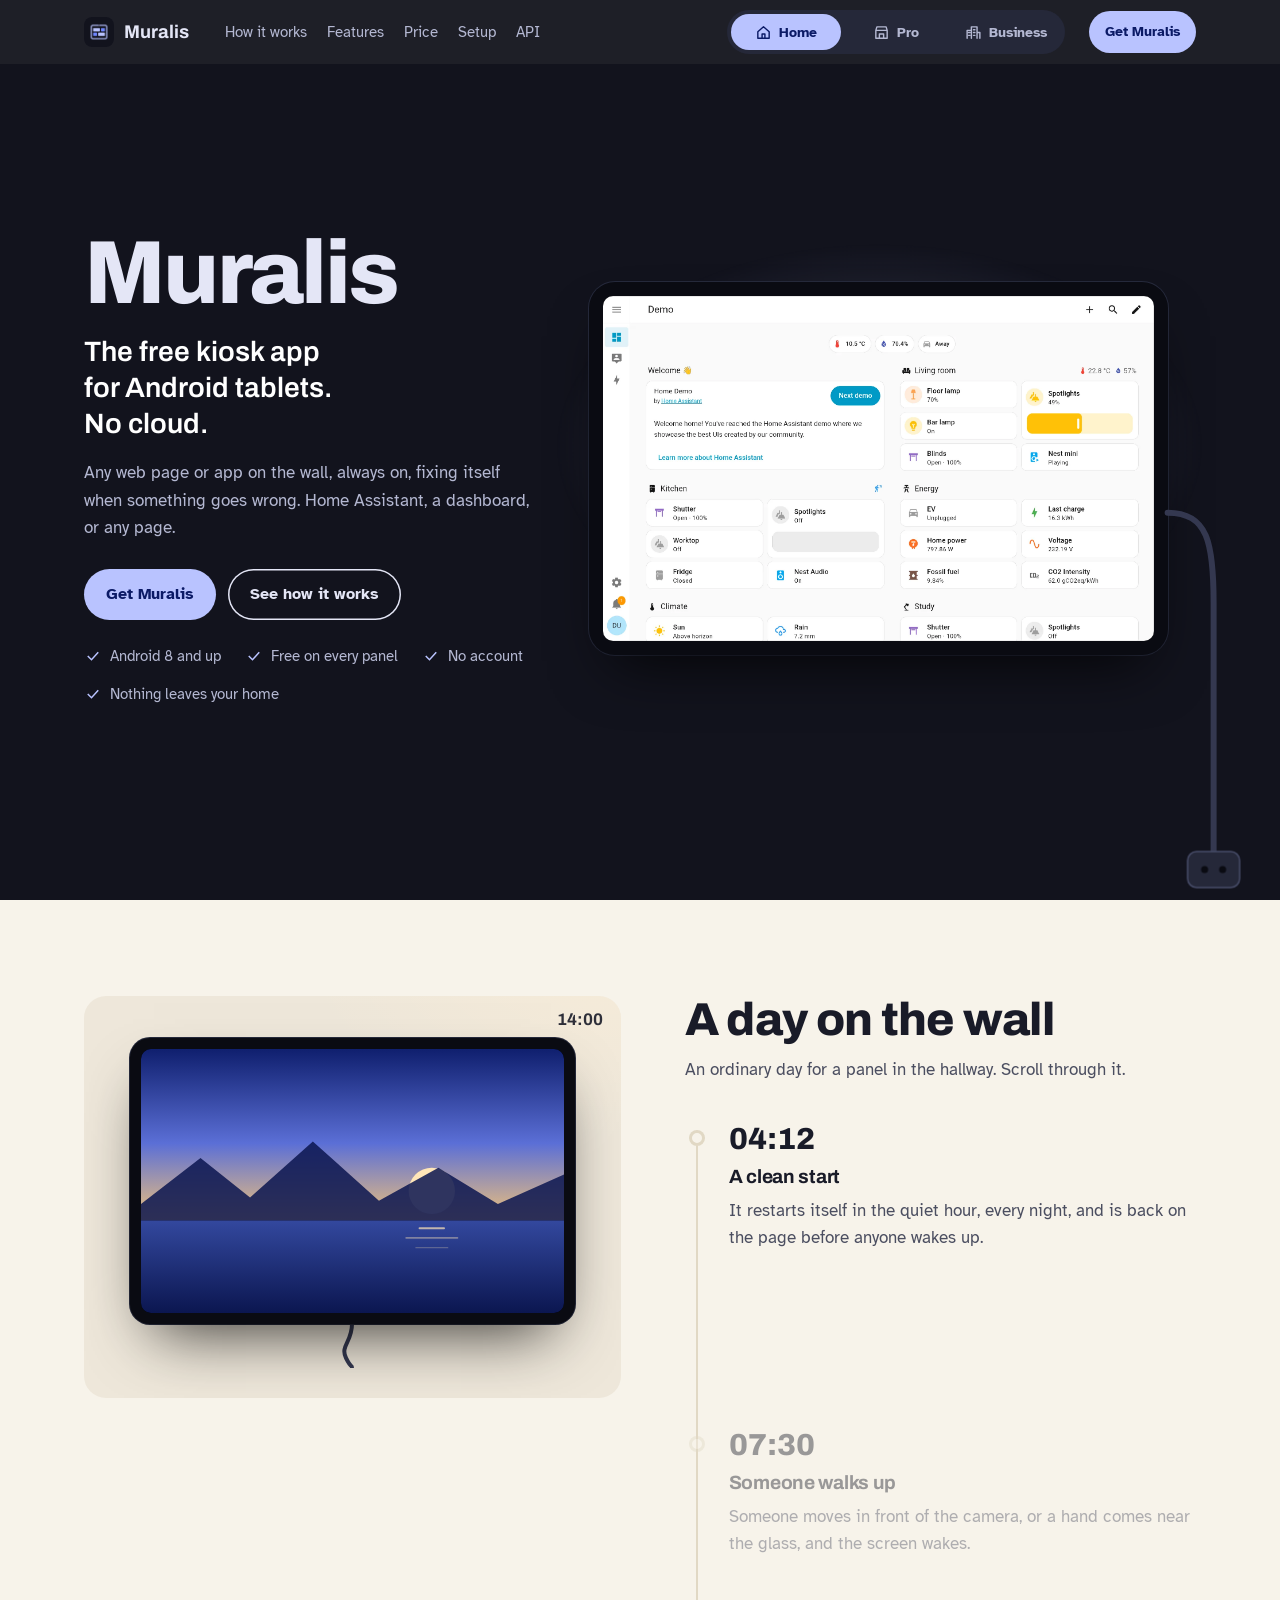
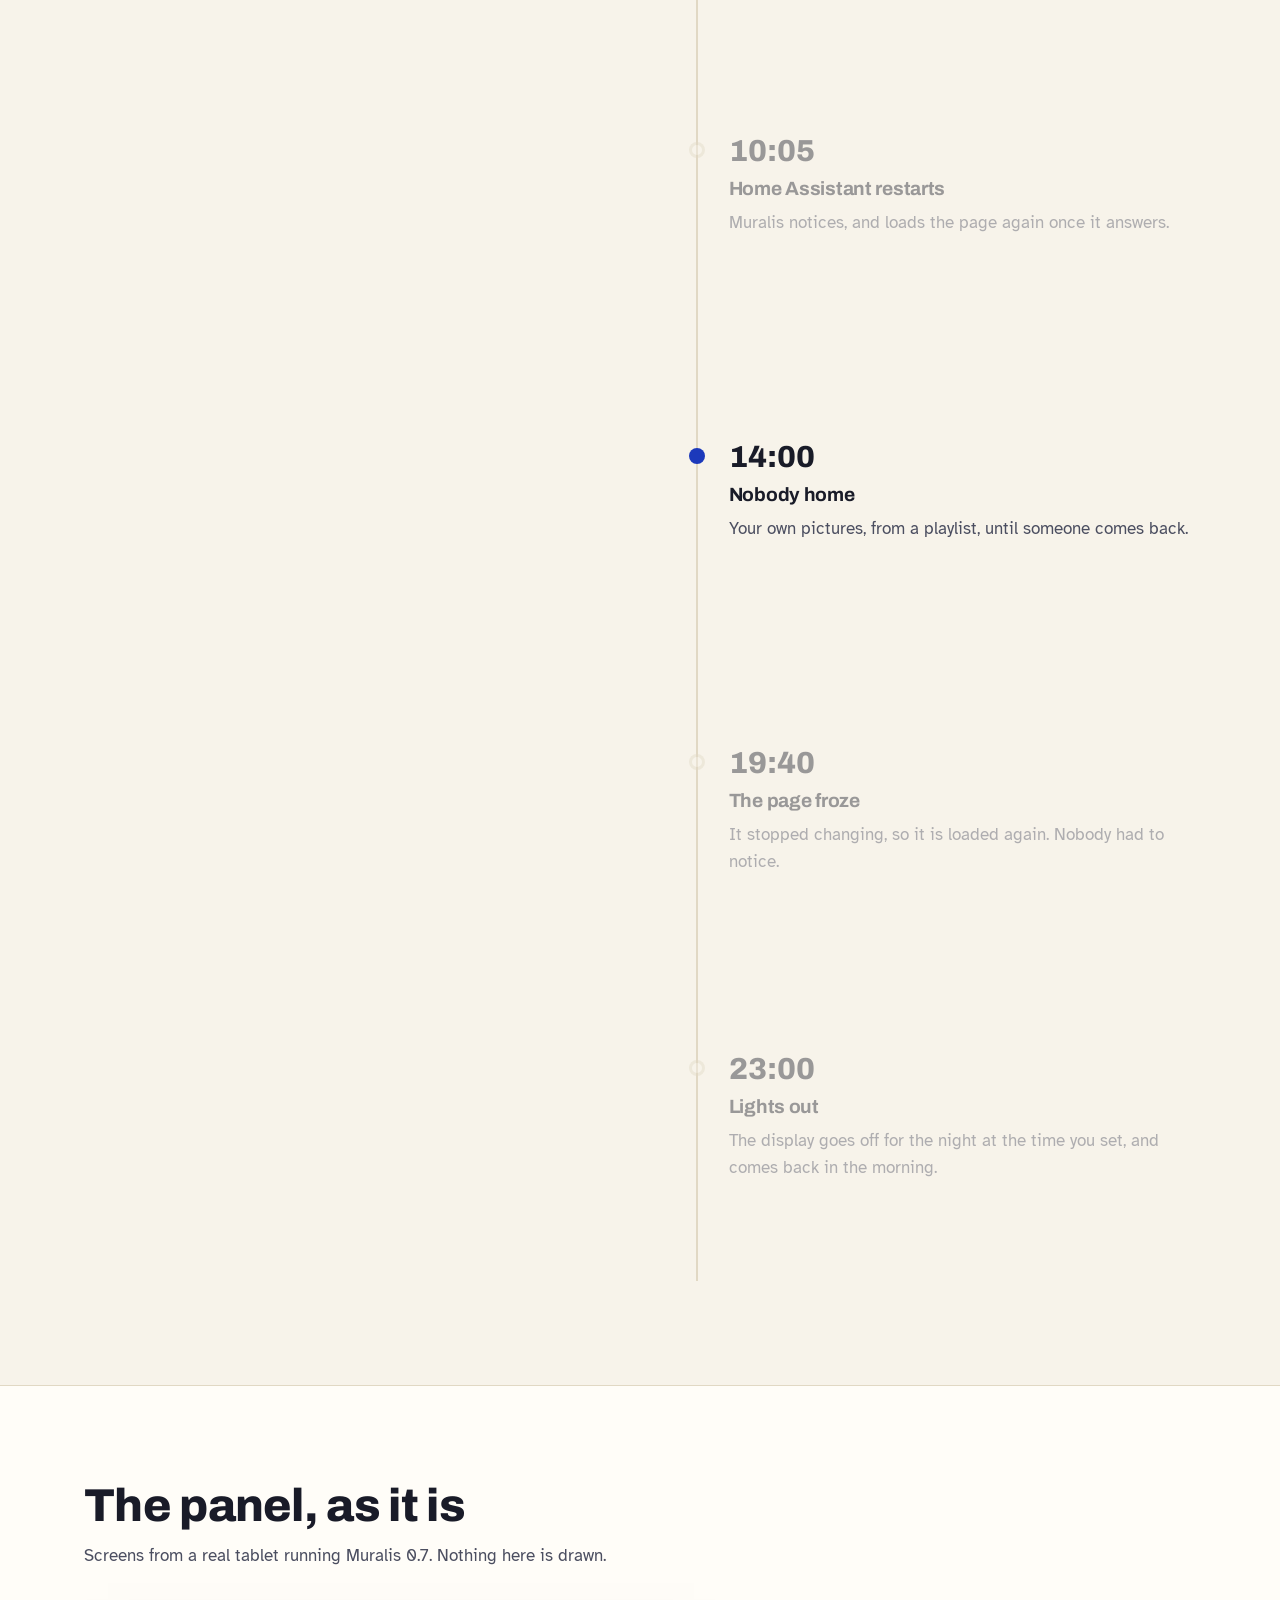
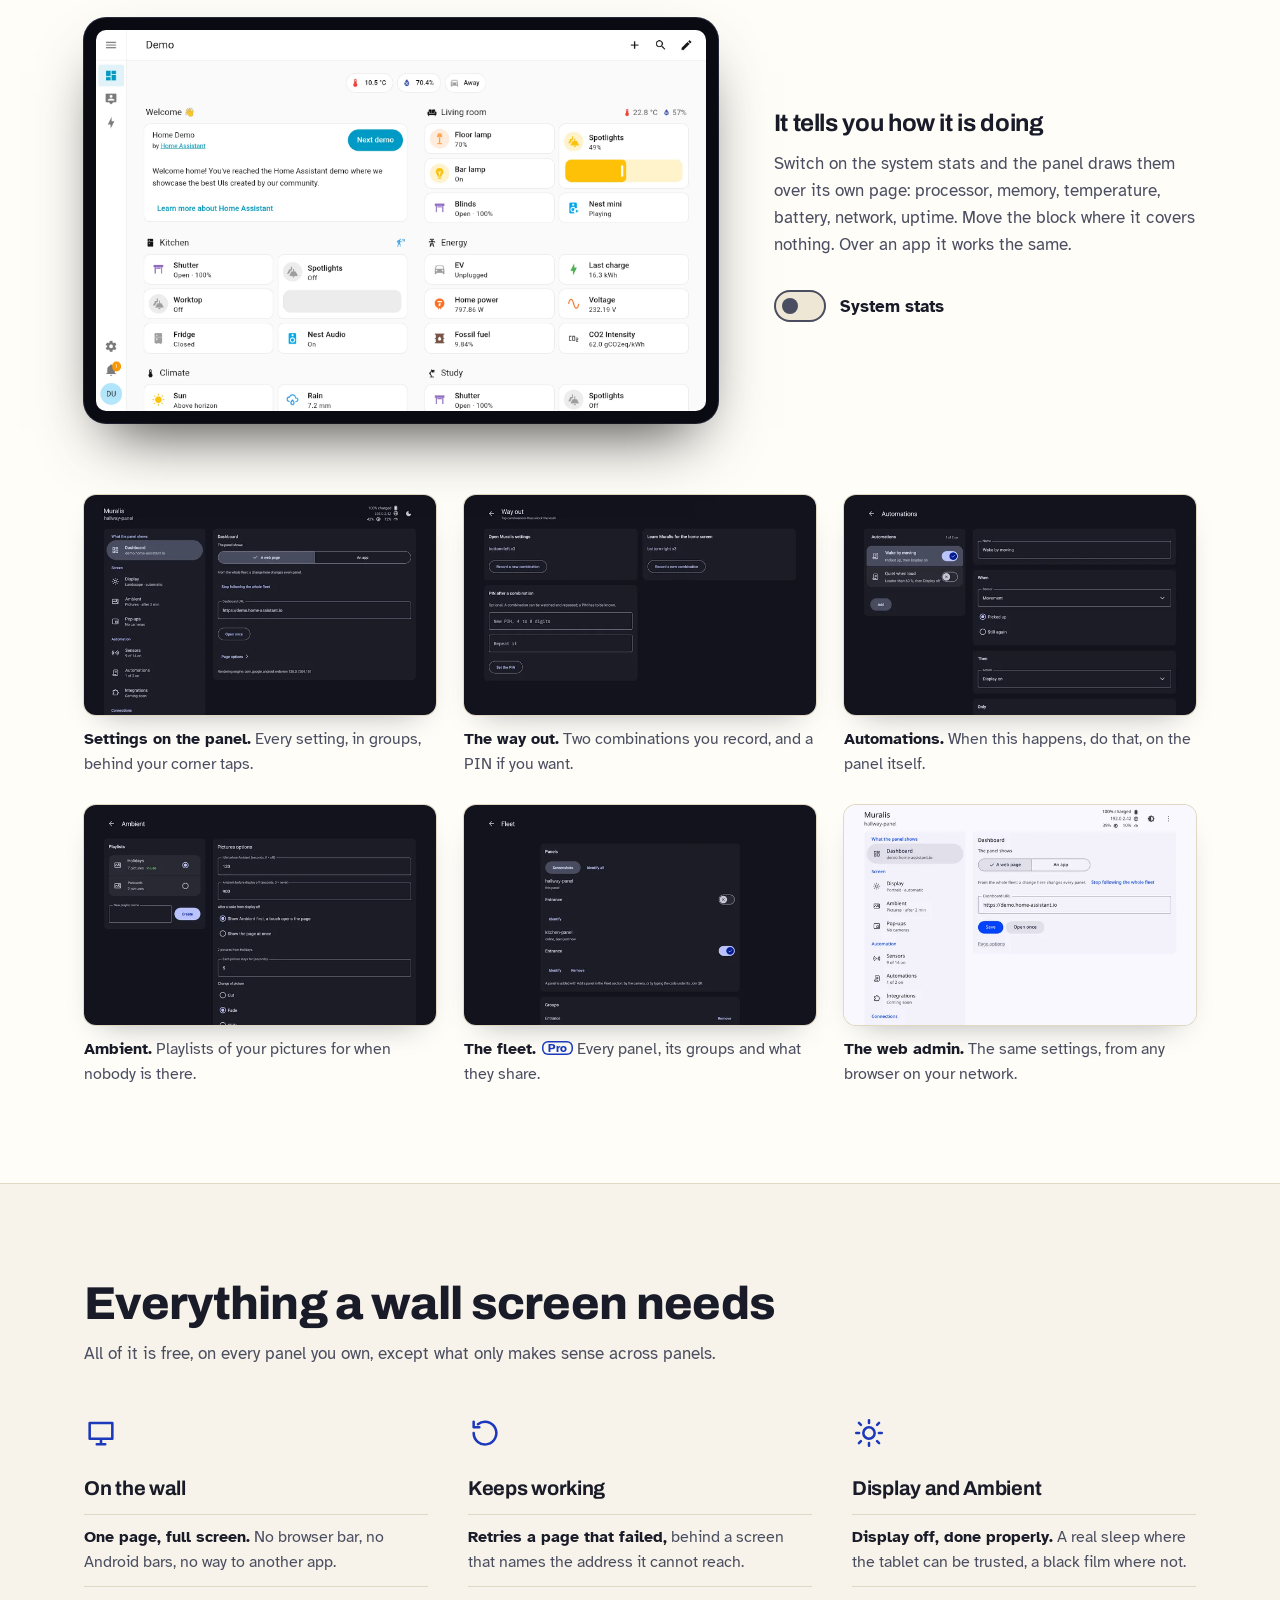
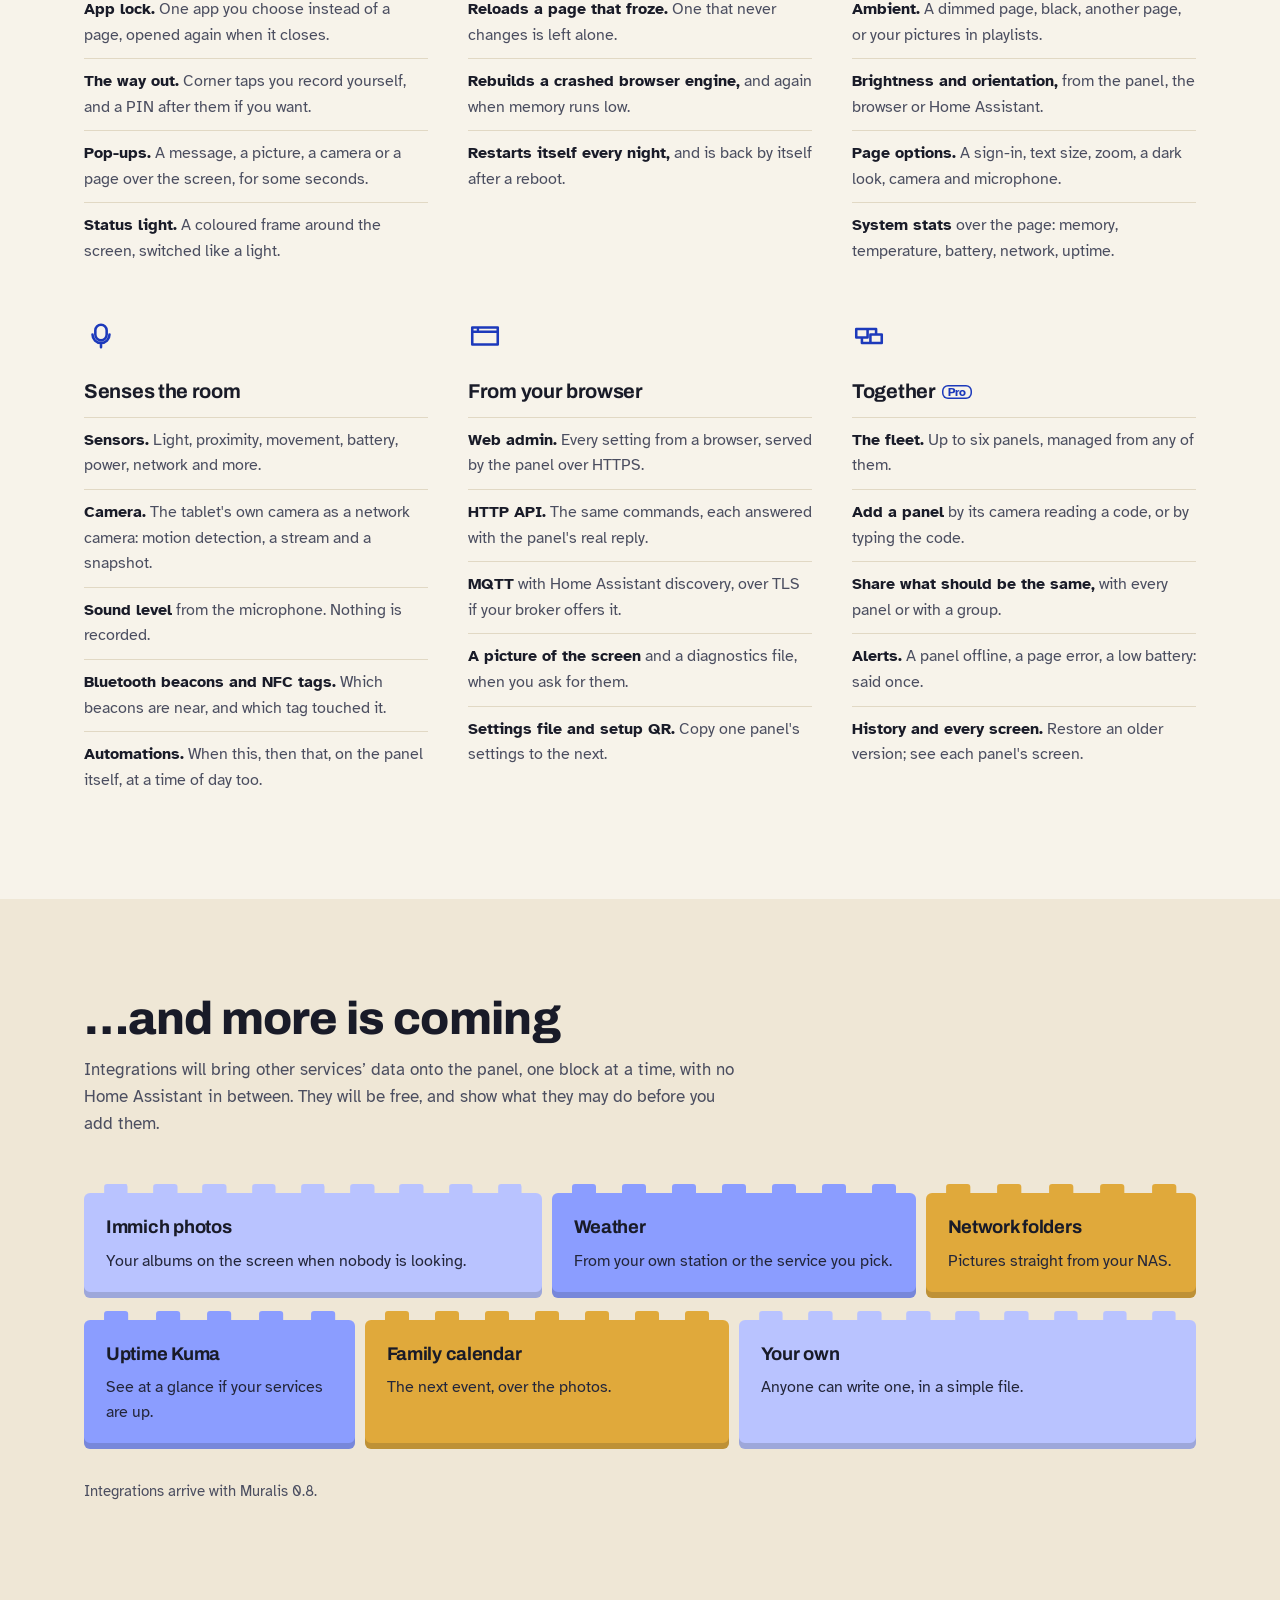
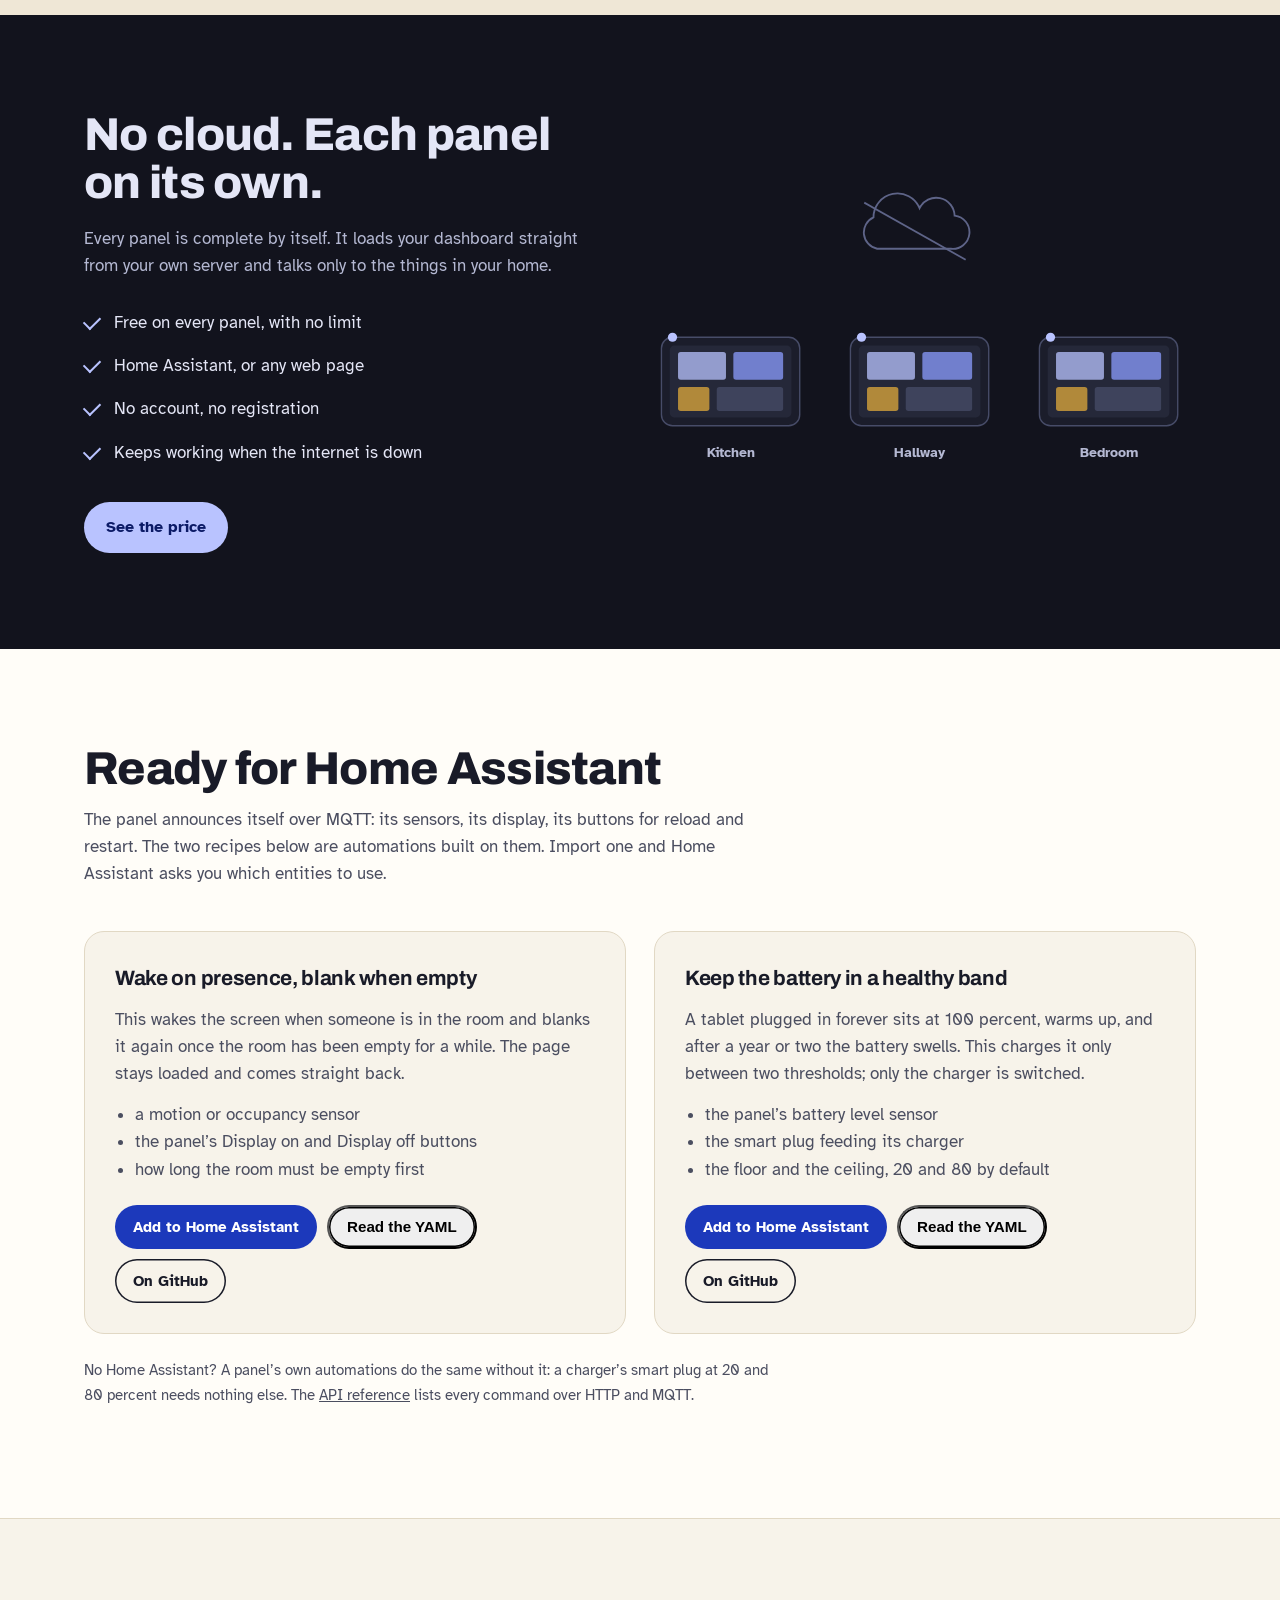
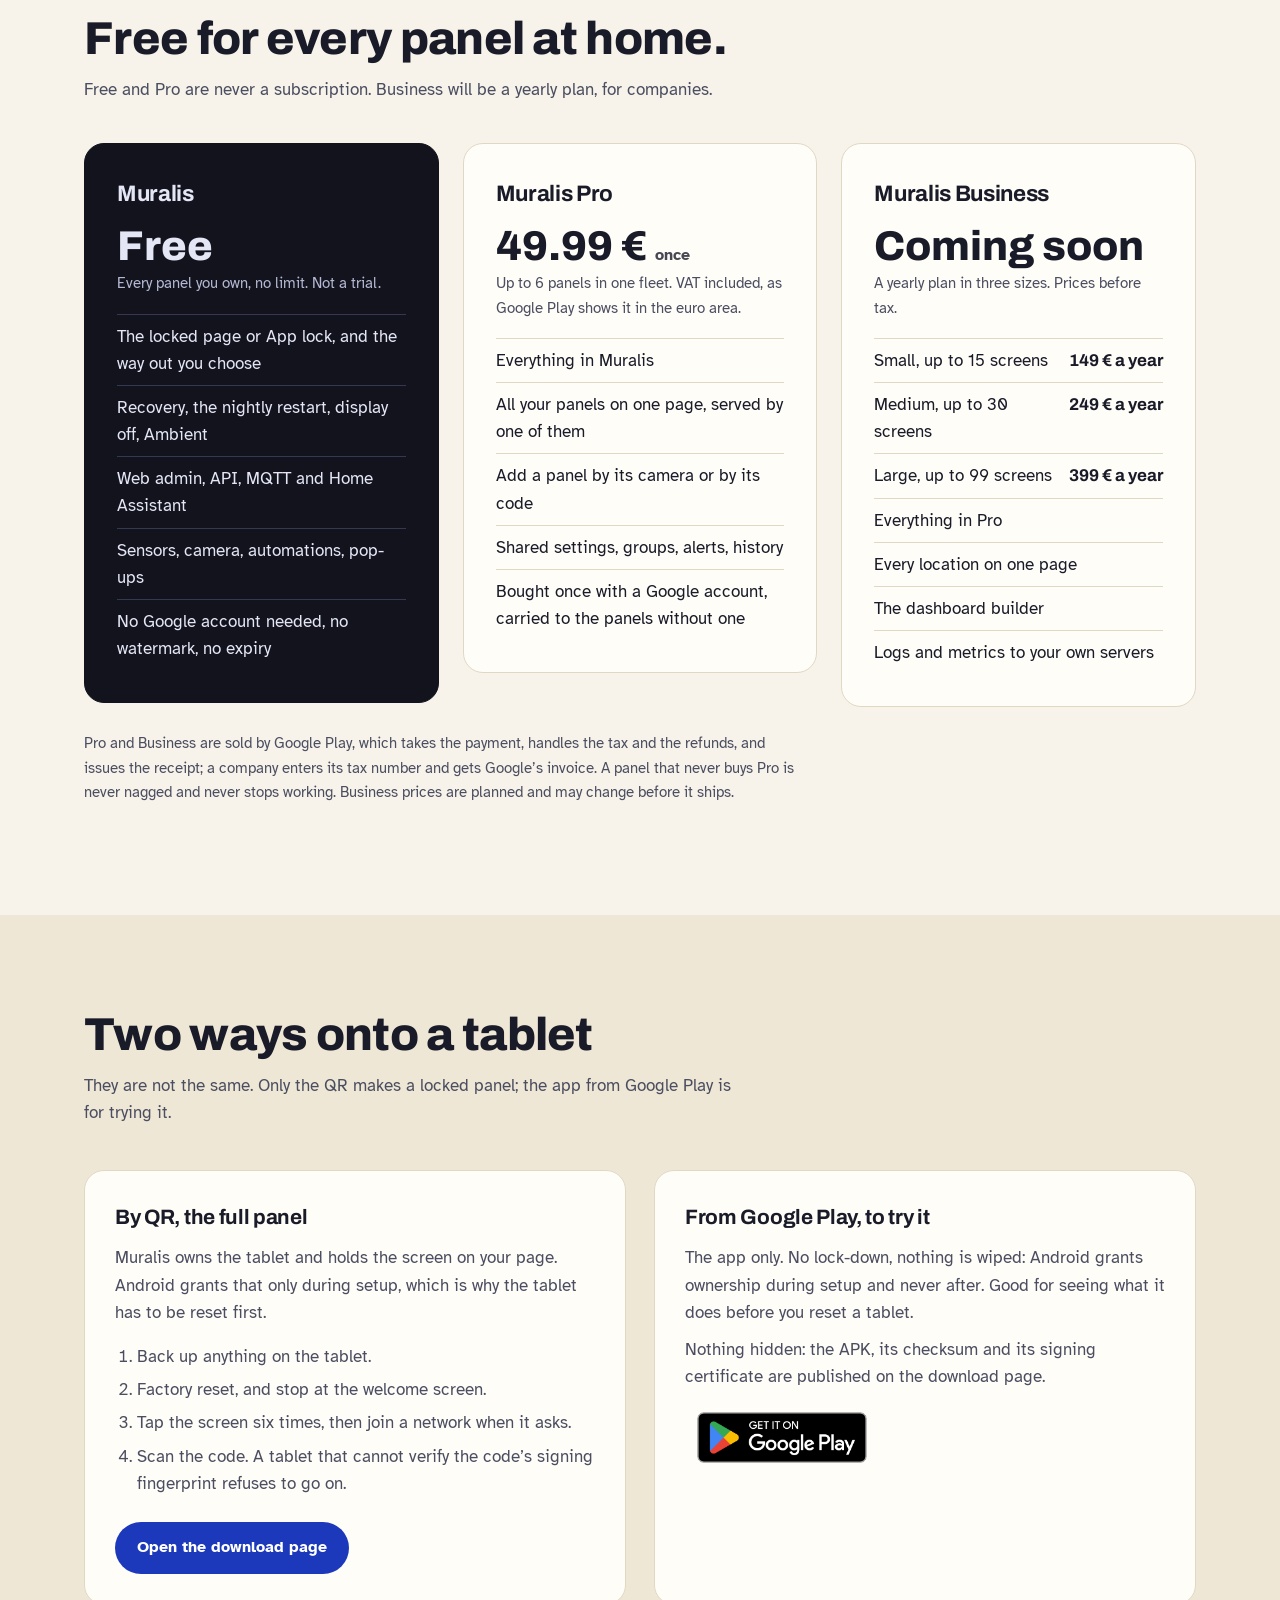
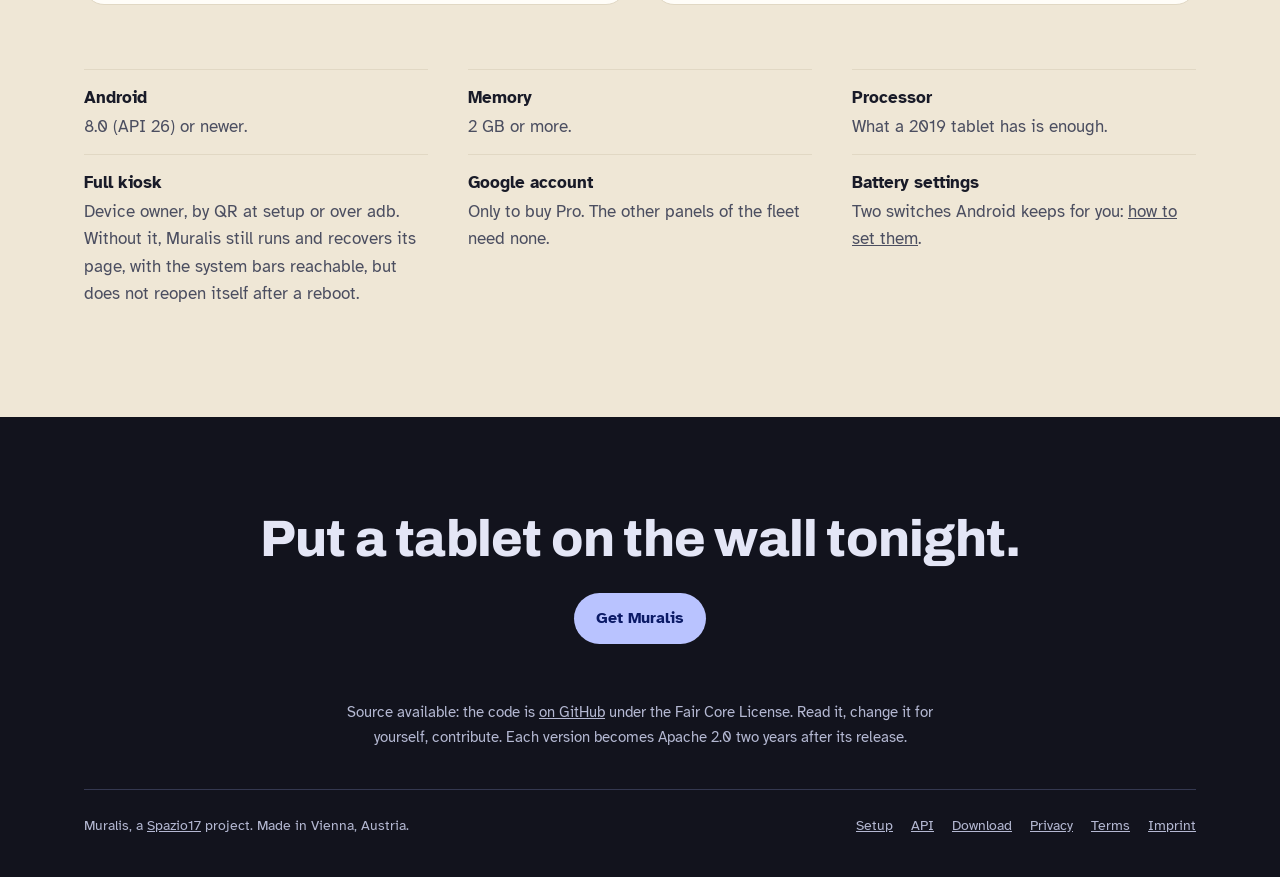
==== commit f4ad0c33: "Say only what the app does: no address named while a server restarts, orientation not from automatio" ====
--- a/index.html
+++ b/index.html
@@ -9,7 +9,7 @@
 <link rel="icon" href="assets/img/icon-512.png" type="image/png">
 <link rel="apple-touch-icon" href="assets/img/icon-512.png">
 <link rel="preload" href="assets/fonts/archivo.woff2" as="font" type="font/woff2" crossorigin>
-<link rel="stylesheet" href="assets/css/home.css?v=1">
+<link rel="stylesheet" href="assets/css/home.css?v=2">
 <meta name="theme-color" content="#12131d">
 <meta property="og:type" content="website">
 <meta property="og:title" content="Muralis, hang it up, and leave it">
@@ -66,7 +66,7 @@
  <div>
   <h2 class="big">A day on the wall</h2>
   <p class="intro" data-for="home">An ordinary day for a panel in the hallway. Scroll through it.</p><p class="intro" data-for="pro">An ordinary day for the screen in a waiting room. Scroll through it.</p><p class="intro" data-for="business">An ordinary day for the screen beside a meeting room. Scroll through it.</p>
-  <ol class="steps" data-for="home"><li class="step" data-state="restart" data-time="04:12"><time>04:12</time><h3>A clean start</h3><p>It restarts itself in the quiet hour, every night, and is back on the page before anyone wakes up.</p></li><li class="step" data-state="wake" data-time="07:30"><time>07:30</time><h3>Someone walks up</h3><p>Someone moves in front of the camera, or a hand comes near the glass, and the screen wakes.</p></li><li class="step" data-state="reload" data-time="10:05"><time>10:05</time><h3>Home Assistant restarts</h3><p>Muralis notices, says which address it is waiting for, and loads the page again once it answers.</p></li><li class="step" data-state="ambient" data-time="14:00"><time>14:00</time><h3>Nobody home</h3><p>Your own pictures, from a playlist, until someone comes back.</p></li><li class="step" data-state="frozen" data-time="19:40"><time>19:40</time><h3>The page froze</h3><p>It stopped changing, so it is loaded again. Nobody had to notice.</p></li><li class="step" data-state="off" data-time="23:00"><time>23:00</time><h3>Lights out</h3><p>The display goes off for the night at the time you set, and comes back in the morning.</p></li></ol><ol class="steps" data-for="pro"><li class="step" data-state="restart" data-time="06:45"><time>06:45</time><h3>Ready before the doors open</h3><p>It restarts itself at night and is on the page before the first patient arrives.</p></li><li class="step" data-state="wake" data-time="08:00"><time>08:00</time><h3>The first patient</h3><p>Someone walks in, and the screen wakes with the queue.</p></li><li class="step" data-state="reload" data-time="10:05"><time>10:05</time><h3>The booking server restarts</h3><p>Muralis waits, and loads the page again once the server answers.</p></li><li class="step" data-state="ambient" data-time="12:30"><time>12:30</time><h3>Lunch break</h3><p>Nobody waiting: your own pictures, until the afternoon.</p></li><li class="step" data-state="frozen" data-time="15:20"><time>15:20</time><h3>The page froze</h3><p>It stopped changing, so it is loaded again. Nobody had to notice.</p></li><li class="step" data-state="off" data-time="18:30"><time>18:30</time><h3>Closed</h3><p>The screens go off for the night. If one of them went offline today, you were told once.</p></li></ol><ol class="steps" data-for="business"><li class="step" data-state="restart" data-time="06:30"><time>06:30</time><h3>Ready before you are</h3><p>It restarts itself at night and is on the page before the first person arrives.</p></li><li class="step" data-state="wake" data-time="08:45"><time>08:45</time><h3>The first meeting</h3><p>Someone walks up, and the screen wakes with the day's bookings.</p></li><li class="step" data-state="reload" data-time="10:05"><time>10:05</time><h3>The booking system restarts</h3><p>Muralis waits, and loads the page again once the server answers.</p></li><li class="step" data-state="ambient" data-time="12:30"><time>12:30</time><h3>Lunch break</h3><p>Nobody around: your own pictures, until someone comes back.</p></li><li class="step" data-state="frozen" data-time="16:10"><time>16:10</time><h3>The page froze</h3><p>It stopped changing, so it is loaded again. Nobody had to call IT.</p></li><li class="step" data-state="off" data-time="19:00"><time>19:00</time><h3>Closing time</h3><p>The screens go off for the night, and are back on in the morning.</p></li></ol>
+  <ol class="steps" data-for="home"><li class="step" data-state="restart" data-time="04:12"><time>04:12</time><h3>A clean start</h3><p>It restarts itself in the quiet hour, every night, and is back on the page before anyone wakes up.</p></li><li class="step" data-state="wake" data-time="07:30"><time>07:30</time><h3>Someone walks up</h3><p>Someone moves in front of the camera, or a hand comes near the glass, and the screen wakes.</p></li><li class="step" data-state="reload" data-time="10:05"><time>10:05</time><h3>Home Assistant restarts</h3><p>Muralis notices, and loads the page again once it answers.</p></li><li class="step" data-state="ambient" data-time="14:00"><time>14:00</time><h3>Nobody home</h3><p>Your own pictures, from a playlist, until someone comes back.</p></li><li class="step" data-state="frozen" data-time="19:40"><time>19:40</time><h3>The page froze</h3><p>It stopped changing, so it is loaded again. Nobody had to notice.</p></li><li class="step" data-state="off" data-time="23:00"><time>23:00</time><h3>Lights out</h3><p>The display goes off for the night at the time you set, and comes back in the morning.</p></li></ol><ol class="steps" data-for="pro"><li class="step" data-state="restart" data-time="06:45"><time>06:45</time><h3>Ready before the doors open</h3><p>It restarts itself at night and is on the page before the first patient arrives.</p></li><li class="step" data-state="wake" data-time="08:00"><time>08:00</time><h3>The first patient</h3><p>Someone walks in, and the screen wakes with the queue.</p></li><li class="step" data-state="reload" data-time="10:05"><time>10:05</time><h3>The booking server restarts</h3><p>Muralis waits, and loads the page again once the server answers.</p></li><li class="step" data-state="ambient" data-time="12:30"><time>12:30</time><h3>Lunch break</h3><p>Nobody waiting: your own pictures, until the afternoon.</p></li><li class="step" data-state="frozen" data-time="15:20"><time>15:20</time><h3>The page froze</h3><p>It stopped changing, so it is loaded again. Nobody had to notice.</p></li><li class="step" data-state="off" data-time="18:30"><time>18:30</time><h3>Closed</h3><p>The screens go off for the night. If one of them went offline today, you were told once.</p></li></ol><ol class="steps" data-for="business"><li class="step" data-state="restart" data-time="06:30"><time>06:30</time><h3>Ready before you are</h3><p>It restarts itself at night and is on the page before the first person arrives.</p></li><li class="step" data-state="wake" data-time="08:45"><time>08:45</time><h3>The first meeting</h3><p>Someone walks up, and the screen wakes with the day's bookings.</p></li><li class="step" data-state="reload" data-time="10:05"><time>10:05</time><h3>The booking system restarts</h3><p>Muralis waits, and loads the page again once the server answers.</p></li><li class="step" data-state="ambient" data-time="12:30"><time>12:30</time><h3>Lunch break</h3><p>Nobody around: your own pictures, until someone comes back.</p></li><li class="step" data-state="frozen" data-time="16:10"><time>16:10</time><h3>The page froze</h3><p>It stopped changing, so it is loaded again. Nobody had to call IT.</p></li><li class="step" data-state="off" data-time="19:00"><time>19:00</time><h3>Closing time</h3><p>The screens go off for the night, and are back on in the morning.</p></li></ol>
  </div>
 </div></section>
 
@@ -87,7 +87,7 @@
 <section class="does" id="does"><div class="in">
  <h2 class="big">Everything a wall screen needs</h2>
  <p class="intro">All of it is free, on every panel you own, except what only makes sense across panels.</p>
- <div class="groups"><div class="group"><svg viewBox="0 0 24 24" aria-hidden="true"><path d="M4 5h16v11H4zM9 20h6M12 16v4"/></svg><h3>On the wall</h3><ul><li><b>One page, full screen.</b> No browser bar, no Android bars, no way to another app.</li><li><b>App lock.</b> One app you choose instead of a page, opened again when it closes.</li><li><b>The way out.</b> Corner taps you record yourself, and a PIN after them if you want.</li><li><b>Pop-ups.</b> A message, a picture, a camera or a page over the screen, for some seconds.</li><li><b>Status light.</b> A coloured frame around the screen, switched like a light.</li></ul></div><div class="group"><svg viewBox="0 0 24 24" aria-hidden="true"><path d="M4 12a8 8 0 1 0 3-6.2M4 4v4h4"/></svg><h3>Keeps working</h3><ul><li><b>Retries a page that failed,</b> behind a screen that names the address it cannot reach.</li><li><b>Reloads a page that froze.</b> One that never changes is left alone.</li><li><b>Rebuilds a crashed browser engine,</b> and again when memory runs low.</li><li><b>Restarts itself every night,</b> and is back by itself after a reboot.</li></ul></div><div class="group"><svg viewBox="0 0 24 24" aria-hidden="true"><path d="M12 3v2M12 19v2M5 12H3M21 12h-2M6.3 6.3 4.9 4.9M19.1 19.1l-1.4-1.4M6.3 17.7l-1.4 1.4M19.1 4.9l-1.4 1.4M12 8a4 4 0 1 0 0 8 4 4 0 0 0 0-8z"/></svg><h3>Display and Ambient</h3><ul><li><b>Display off, done properly.</b> A real sleep where the tablet can be trusted, a black film where not.</li><li><b>Ambient.</b> A dimmed page, black, another page, or your pictures in playlists.</li><li><b>Brightness and orientation,</b> from the panel, the browser or your automations.</li><li><b>Page options.</b> A sign-in, text size, zoom, a dark look, camera and microphone.</li><li><b>System stats</b> over the page: memory, temperature, battery, network, uptime.</li></ul></div><div class="group"><svg viewBox="0 0 24 24" aria-hidden="true"><path d="M12 4a4 4 0 0 1 4 4v3a4 4 0 0 1-8 0V8a4 4 0 0 1 4-4zM6 11a6 6 0 0 0 12 0M12 17v3"/></svg><h3>Senses the room</h3><ul><li><b>Sensors.</b> Light, proximity, movement, battery, power, network and more.</li><li><b>Camera.</b> A network camera with motion detection, a stream and a snapshot.</li><li><b>Sound level</b> from the microphone. Nothing is recorded.</li><li><b>Bluetooth beacons and NFC tags.</b> Who is near, and which tag touched it.</li><li><b>Automations.</b> When this, then that, on the panel itself, at a time of day too.</li></ul></div><div class="group"><svg viewBox="0 0 24 24" aria-hidden="true"><path d="M3 6h18v12H3zM3 9h18M7 7.5h.01"/></svg><h3>From your browser</h3><ul><li><b>Web admin.</b> Every setting from a browser, served by the panel over HTTPS.</li><li><b>HTTP API.</b> The same commands, each answered with the panel's real reply.</li><li><b>MQTT</b> with Home Assistant discovery, over TLS if your broker offers it.</li><li><b>A picture of the screen</b> and a diagnostics file, when you ask for them.</li><li><b>Settings file and setup QR.</b> Copy one panel's settings to the next.</li></ul></div><div class="group"><svg viewBox="0 0 24 24" aria-hidden="true"><path d="M3 7h8v6H3zM13 11h8v6h-8zM7 13v4h6M17 11V7h-6"/></svg><h3>Together<span class="pro-mark">Pro</span></h3><ul><li><b>The fleet.</b> Up to six panels, managed from any of them.</li><li><b>Add a panel</b> by its camera reading a code, or by typing the code.</li><li><b>Share what should be the same,</b> with every panel or with a group.</li><li><b>Alerts.</b> A panel offline, a page error, a low battery: said once.</li><li><b>History and every screen.</b> Restore an older version; see each panel's screen.</li></ul></div></div>
+ <div class="groups"><div class="group"><svg viewBox="0 0 24 24" aria-hidden="true"><path d="M4 5h16v11H4zM9 20h6M12 16v4"/></svg><h3>On the wall</h3><ul><li><b>One page, full screen.</b> No browser bar, no Android bars, no way to another app.</li><li><b>App lock.</b> One app you choose instead of a page, opened again when it closes.</li><li><b>The way out.</b> Corner taps you record yourself, and a PIN after them if you want.</li><li><b>Pop-ups.</b> A message, a picture, a camera or a page over the screen, for some seconds.</li><li><b>Status light.</b> A coloured frame around the screen, switched like a light.</li></ul></div><div class="group"><svg viewBox="0 0 24 24" aria-hidden="true"><path d="M4 12a8 8 0 1 0 3-6.2M4 4v4h4"/></svg><h3>Keeps working</h3><ul><li><b>Retries a page that failed,</b> behind a screen that names the address it cannot reach.</li><li><b>Reloads a page that froze.</b> One that never changes is left alone.</li><li><b>Rebuilds a crashed browser engine,</b> and again when memory runs low.</li><li><b>Restarts itself every night,</b> and is back by itself after a reboot.</li></ul></div><div class="group"><svg viewBox="0 0 24 24" aria-hidden="true"><path d="M12 3v2M12 19v2M5 12H3M21 12h-2M6.3 6.3 4.9 4.9M19.1 19.1l-1.4-1.4M6.3 17.7l-1.4 1.4M19.1 4.9l-1.4 1.4M12 8a4 4 0 1 0 0 8 4 4 0 0 0 0-8z"/></svg><h3>Display and Ambient</h3><ul><li><b>Display off, done properly.</b> A real sleep where the tablet can be trusted, a black film where not.</li><li><b>Ambient.</b> A dimmed page, black, another page, or your pictures in playlists.</li><li><b>Brightness and orientation,</b> from the panel, the browser or Home Assistant.</li><li><b>Page options.</b> A sign-in, text size, zoom, a dark look, camera and microphone.</li><li><b>System stats</b> over the page: memory, temperature, battery, network, uptime.</li></ul></div><div class="group"><svg viewBox="0 0 24 24" aria-hidden="true"><path d="M12 4a4 4 0 0 1 4 4v3a4 4 0 0 1-8 0V8a4 4 0 0 1 4-4zM6 11a6 6 0 0 0 12 0M12 17v3"/></svg><h3>Senses the room</h3><ul><li><b>Sensors.</b> Light, proximity, movement, battery, power, network and more.</li><li><b>Camera.</b> The tablet's own camera as a network camera: motion detection, a stream and a snapshot.</li><li><b>Sound level</b> from the microphone. Nothing is recorded.</li><li><b>Bluetooth beacons and NFC tags.</b> Which beacons are near, and which tag touched it.</li><li><b>Automations.</b> When this, then that, on the panel itself, at a time of day too.</li></ul></div><div class="group"><svg viewBox="0 0 24 24" aria-hidden="true"><path d="M3 6h18v12H3zM3 9h18M7 7.5h.01"/></svg><h3>From your browser</h3><ul><li><b>Web admin.</b> Every setting from a browser, served by the panel over HTTPS.</li><li><b>HTTP API.</b> The same commands, each answered with the panel's real reply.</li><li><b>MQTT</b> with Home Assistant discovery, over TLS if your broker offers it.</li><li><b>A picture of the screen</b> and a diagnostics file, when you ask for them.</li><li><b>Settings file and setup QR.</b> Copy one panel's settings to the next.</li></ul></div><div class="group"><svg viewBox="0 0 24 24" aria-hidden="true"><path d="M3 7h8v6H3zM13 11h8v6h-8zM7 13v4h6M17 11V7h-6"/></svg><h3>Together<span class="pro-mark">Pro</span></h3><ul><li><b>The fleet.</b> Up to six panels, managed from any of them.</li><li><b>Add a panel</b> by its camera reading a code, or by typing the code.</li><li><b>Share what should be the same,</b> with every panel or with a group.</li><li><b>Alerts.</b> A panel offline, a page error, a low battery: said once.</li><li><b>History and every screen.</b> Restore an older version; see each panel's screen.</li></ul></div></div>
 </div></section>
 
 <section class="more" id="more"><div class="in">
@@ -177,7 +177,7 @@
   <div><dt>Android</dt><dd>8.0 (API 26) or newer.</dd></div>
   <div><dt>Memory</dt><dd>2 GB or more.</dd></div>
   <div><dt>Processor</dt><dd>What a 2019 tablet has is enough.</dd></div>
-  <div><dt>Full kiosk</dt><dd>Device owner, by QR at setup or over adb. Without it, Muralis still runs and recovers, with the system bars reachable.</dd></div>
+  <div><dt>Full kiosk</dt><dd>Device owner, by QR at setup or over adb. Without it, Muralis still runs and recovers its page, with the system bars reachable, but does not reopen itself after a reboot.</dd></div>
   <div><dt>Google account</dt><dd>Only to buy Pro. The other panels of the fleet need none.</dd></div>
   <div><dt>Battery settings</dt><dd>Two switches Android keeps for you: <a href="setup/">how to set them</a>.</dd></div>
  </dl>
--- a/assets/css/home.css
+++ b/assets/css/home.css
@@ -268,7 +268,7 @@
  .needs{grid-template-columns:1fr 1fr}
  .brick{grid-column:span 6}
  section{padding:72px 0}}
-@media (max-width:600px){nav .mode button span{display:none}nav .mode button{padding:7px 12px}nav .btn{display:none}nav .in{gap:12px}}
+@media (max-width:600px){nav .mode button span{position:absolute;width:1px;height:1px;overflow:hidden;clip-path:inset(50%);white-space:nowrap}nav .mode button{padding:7px 12px}nav .btn{display:none}nav .in{gap:12px}}
 @media (max-width:560px){.groups,.shots,.needs{grid-template-columns:1fr}.brick{grid-column:span 12}}
 @media (prefers-reduced-motion:reduce){
  *{animation:none !important;transition:none !important}html{scroll-behavior:auto}
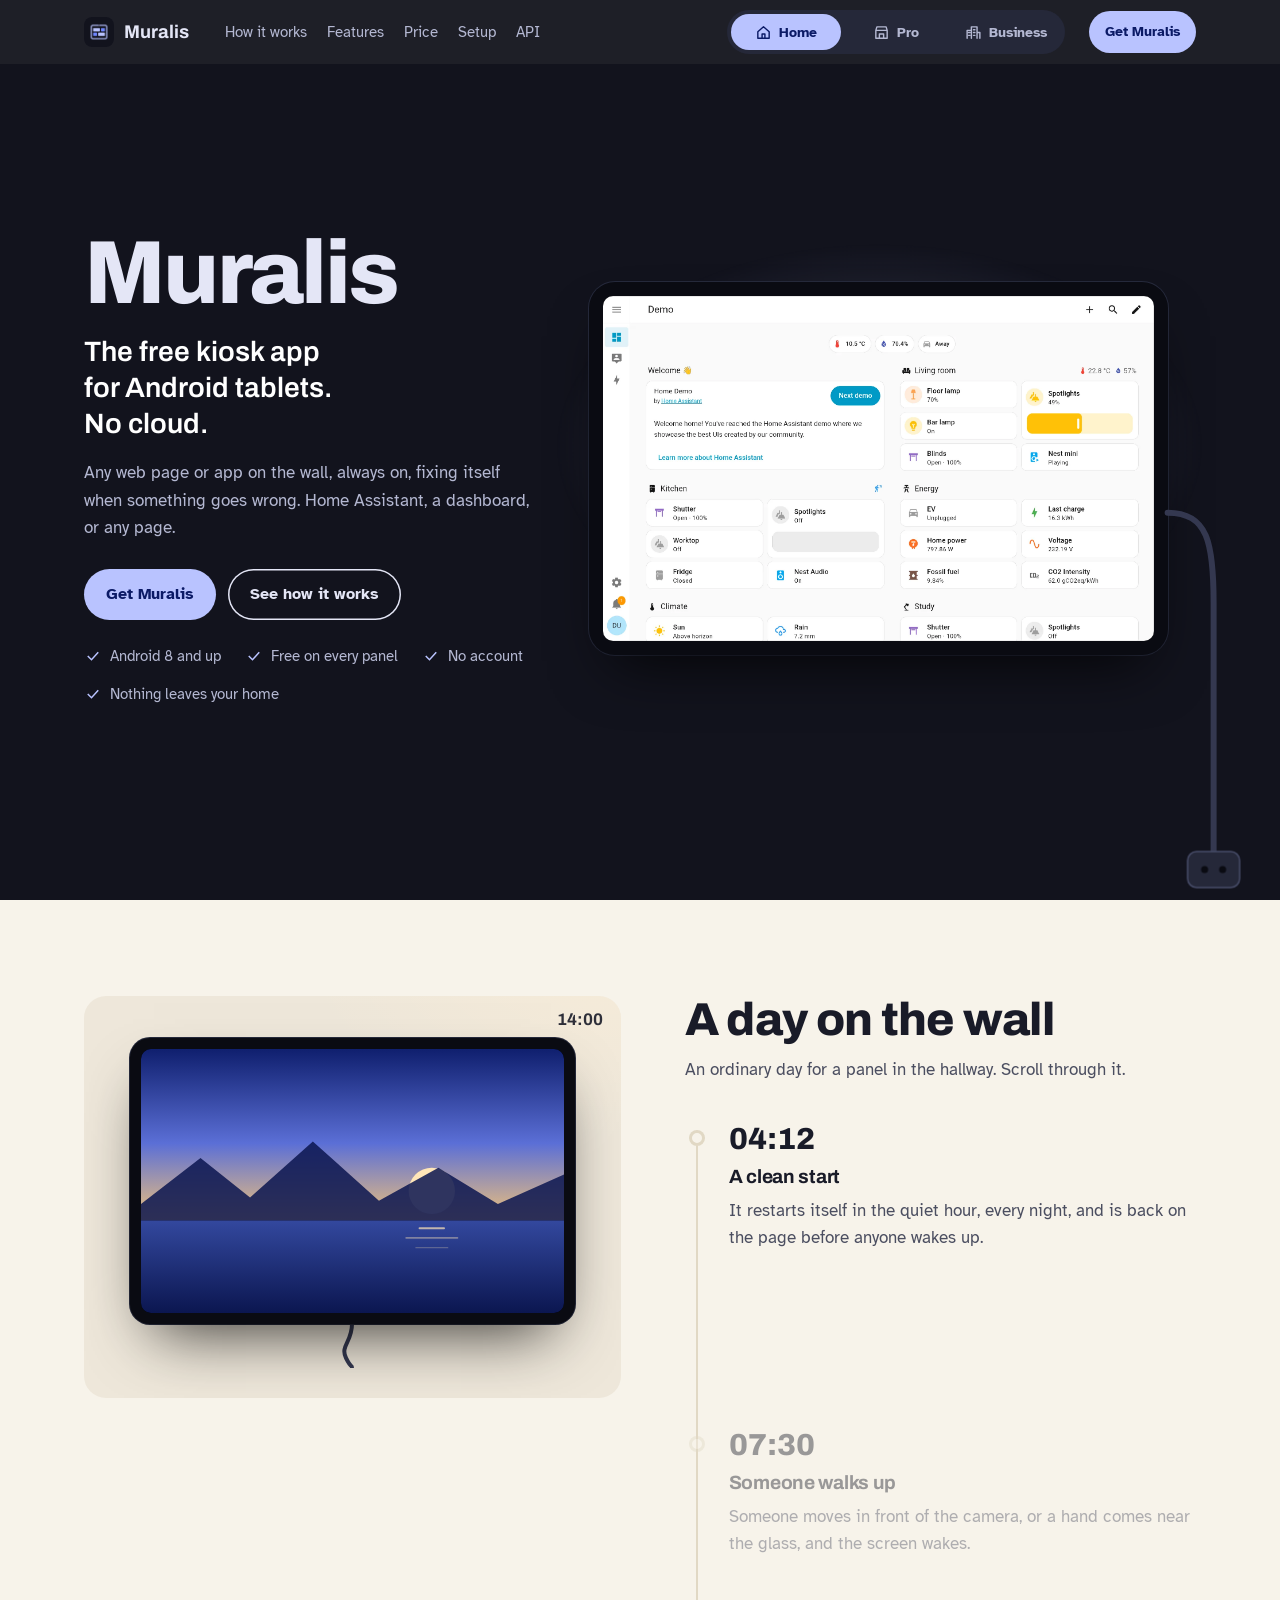
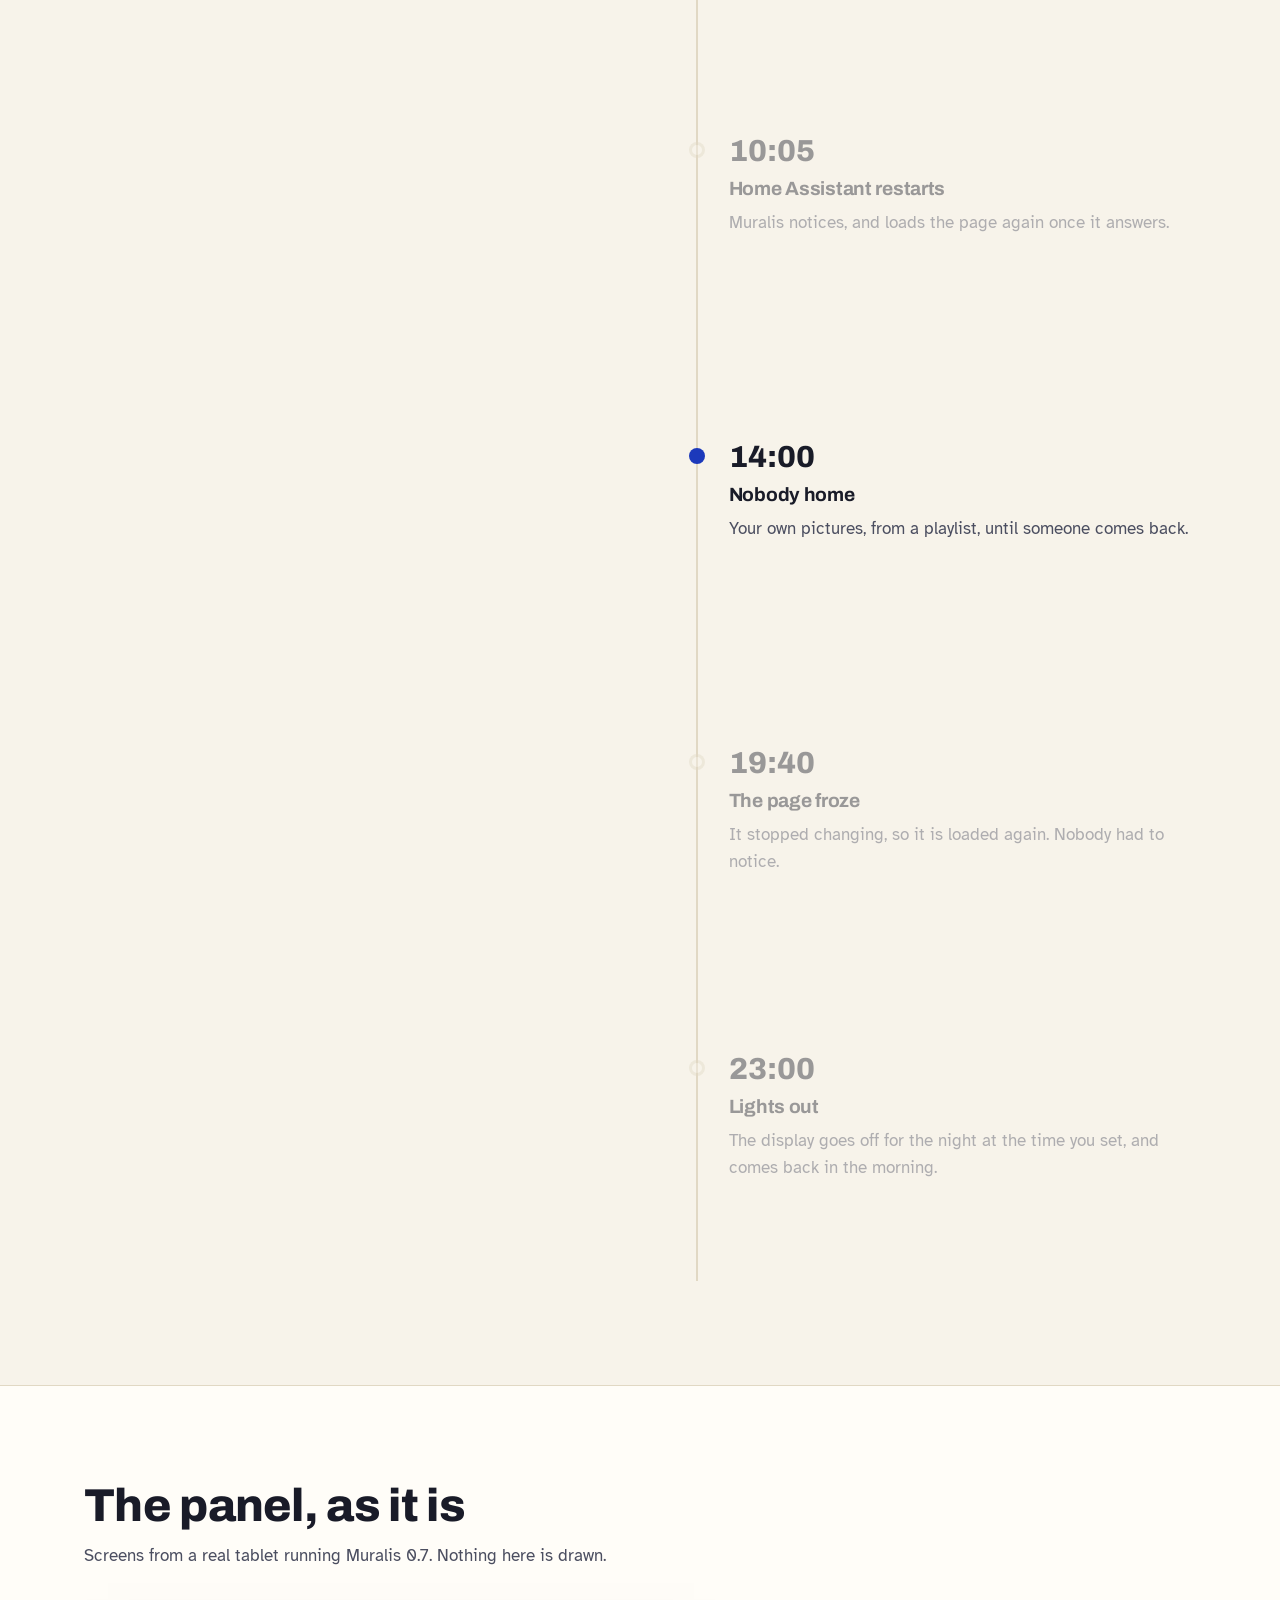
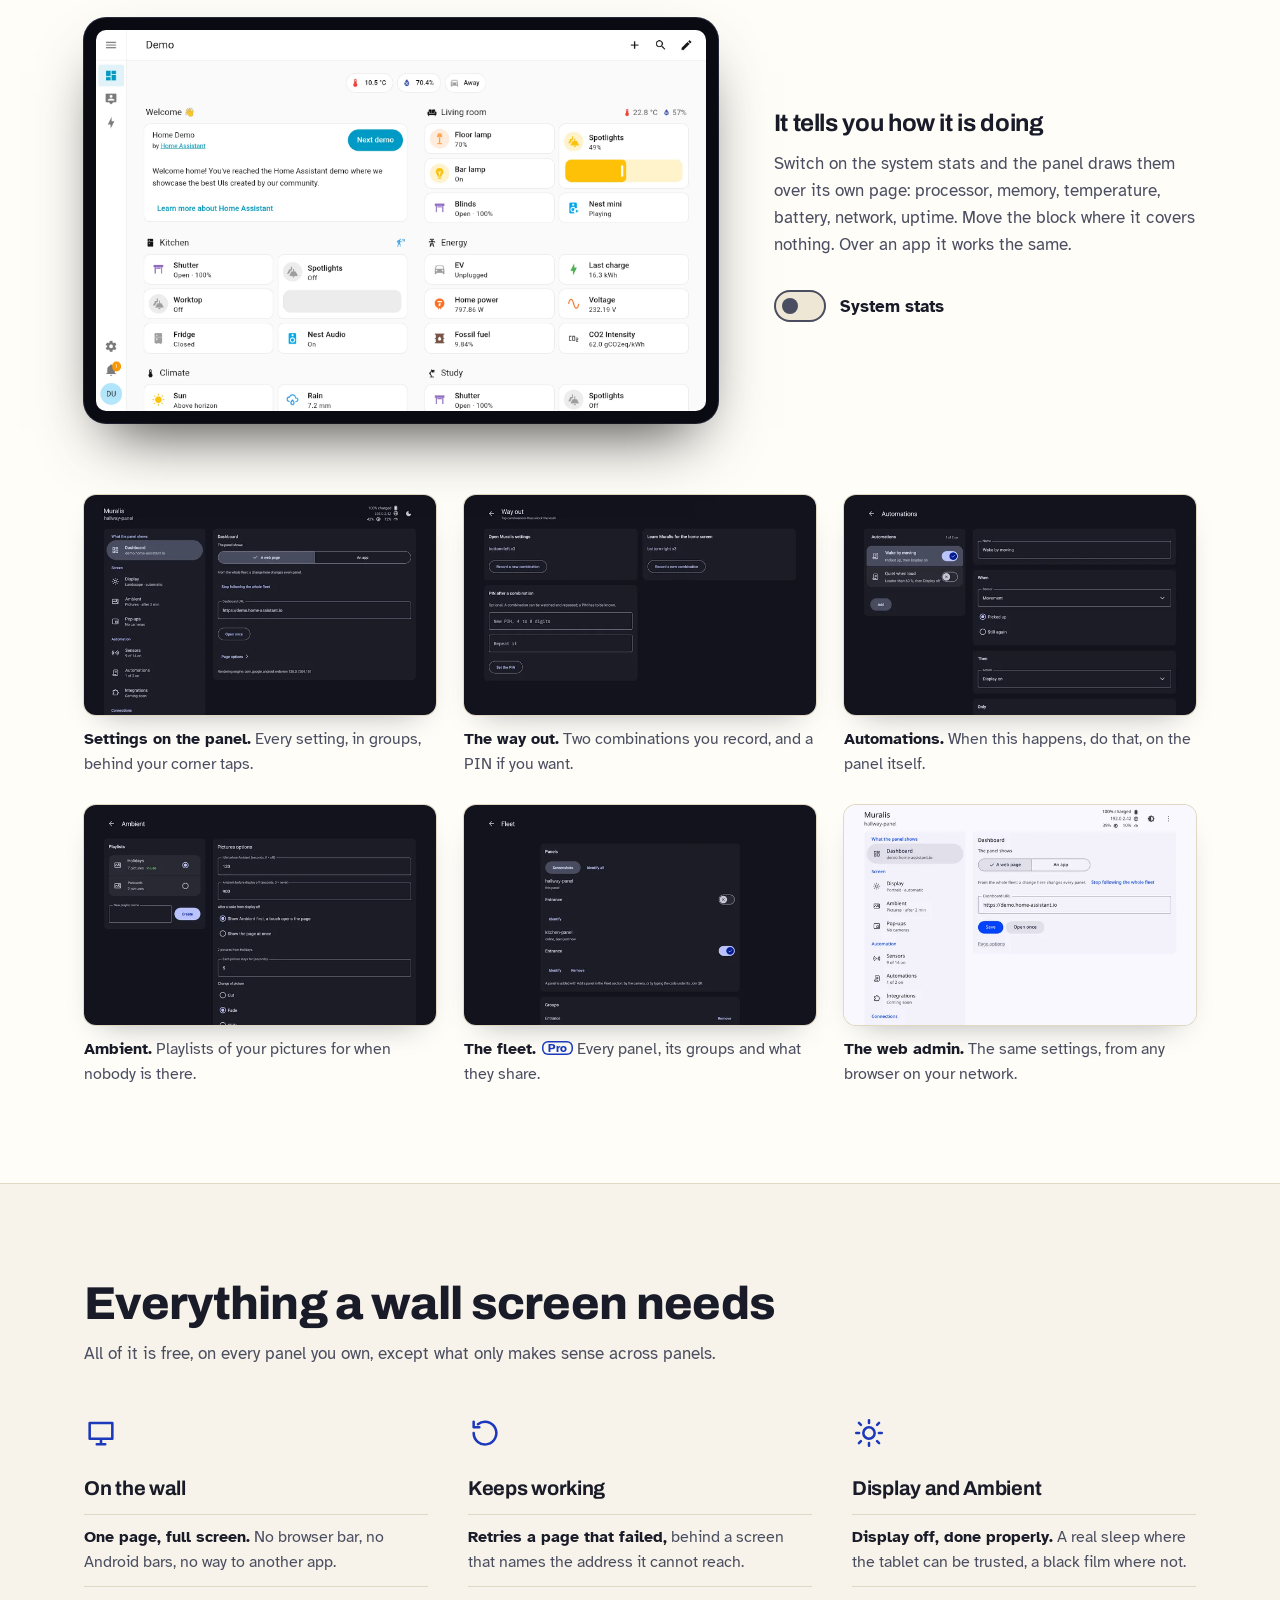
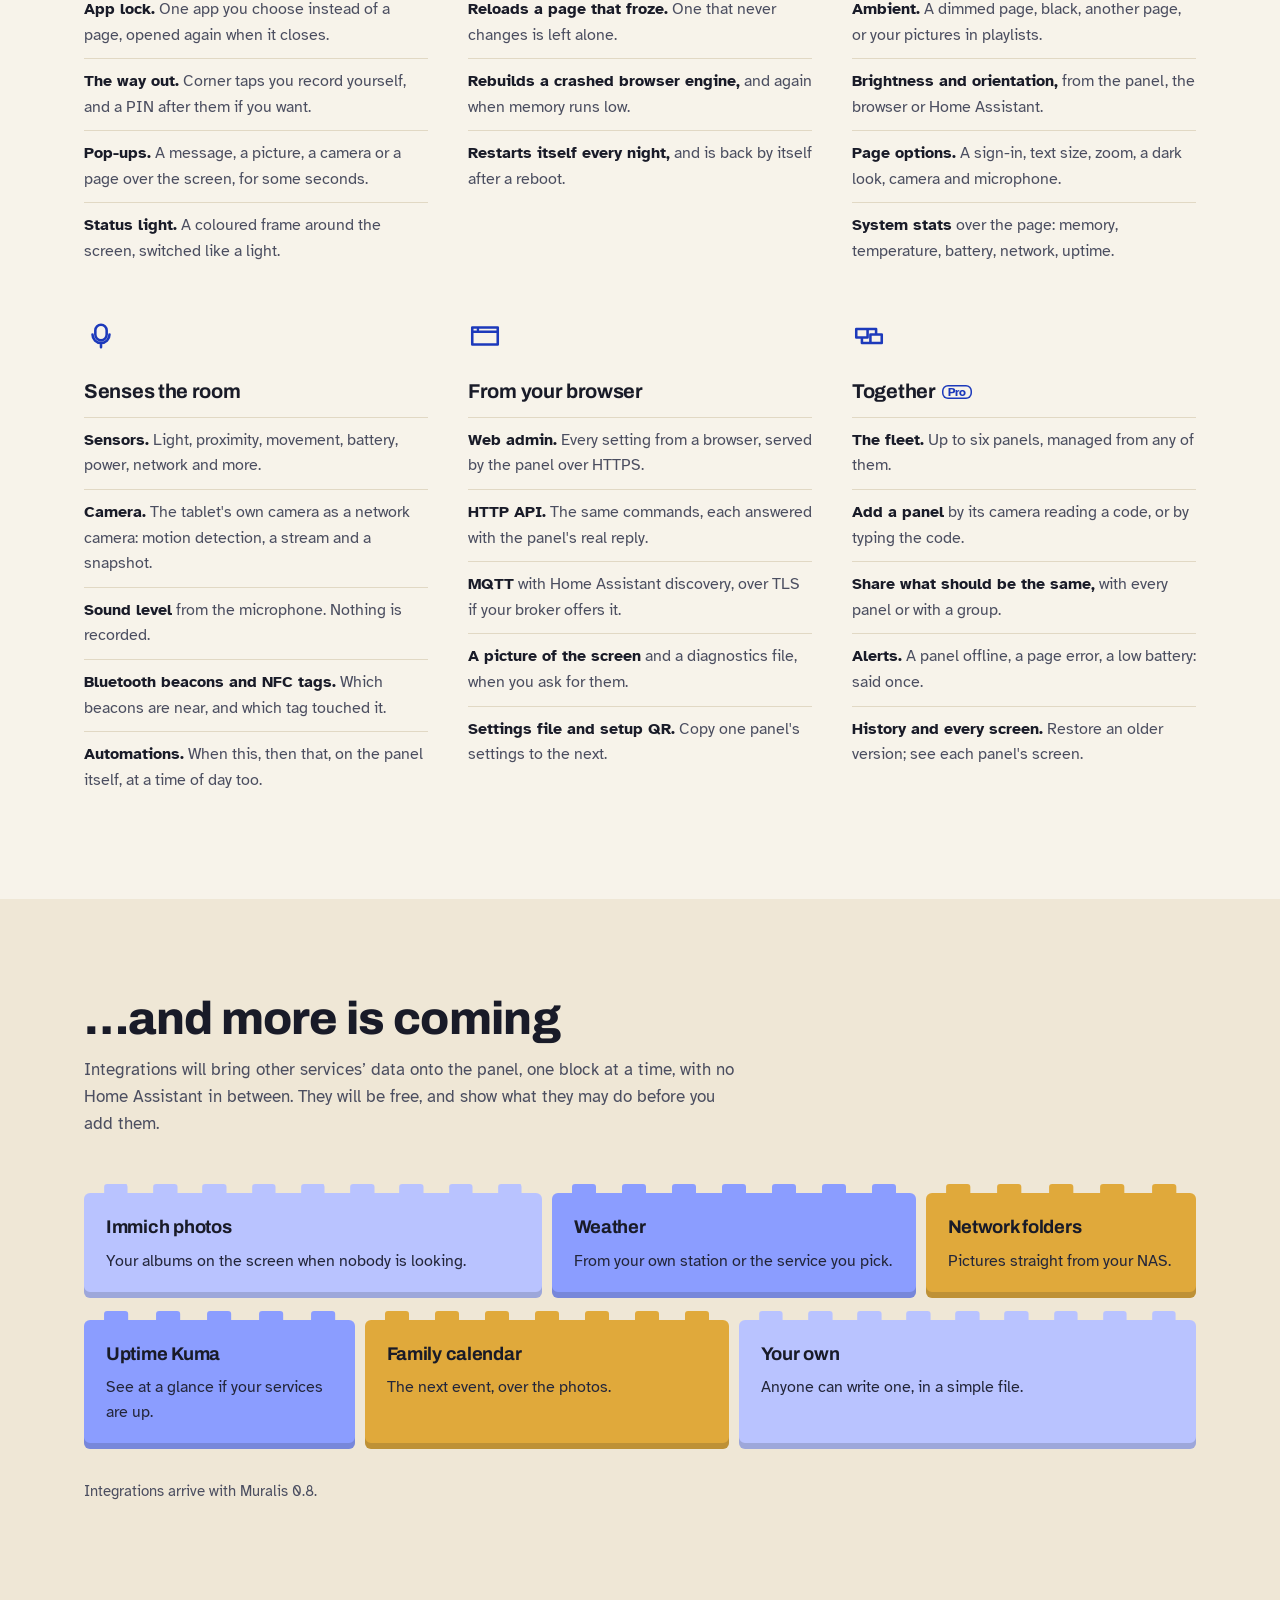
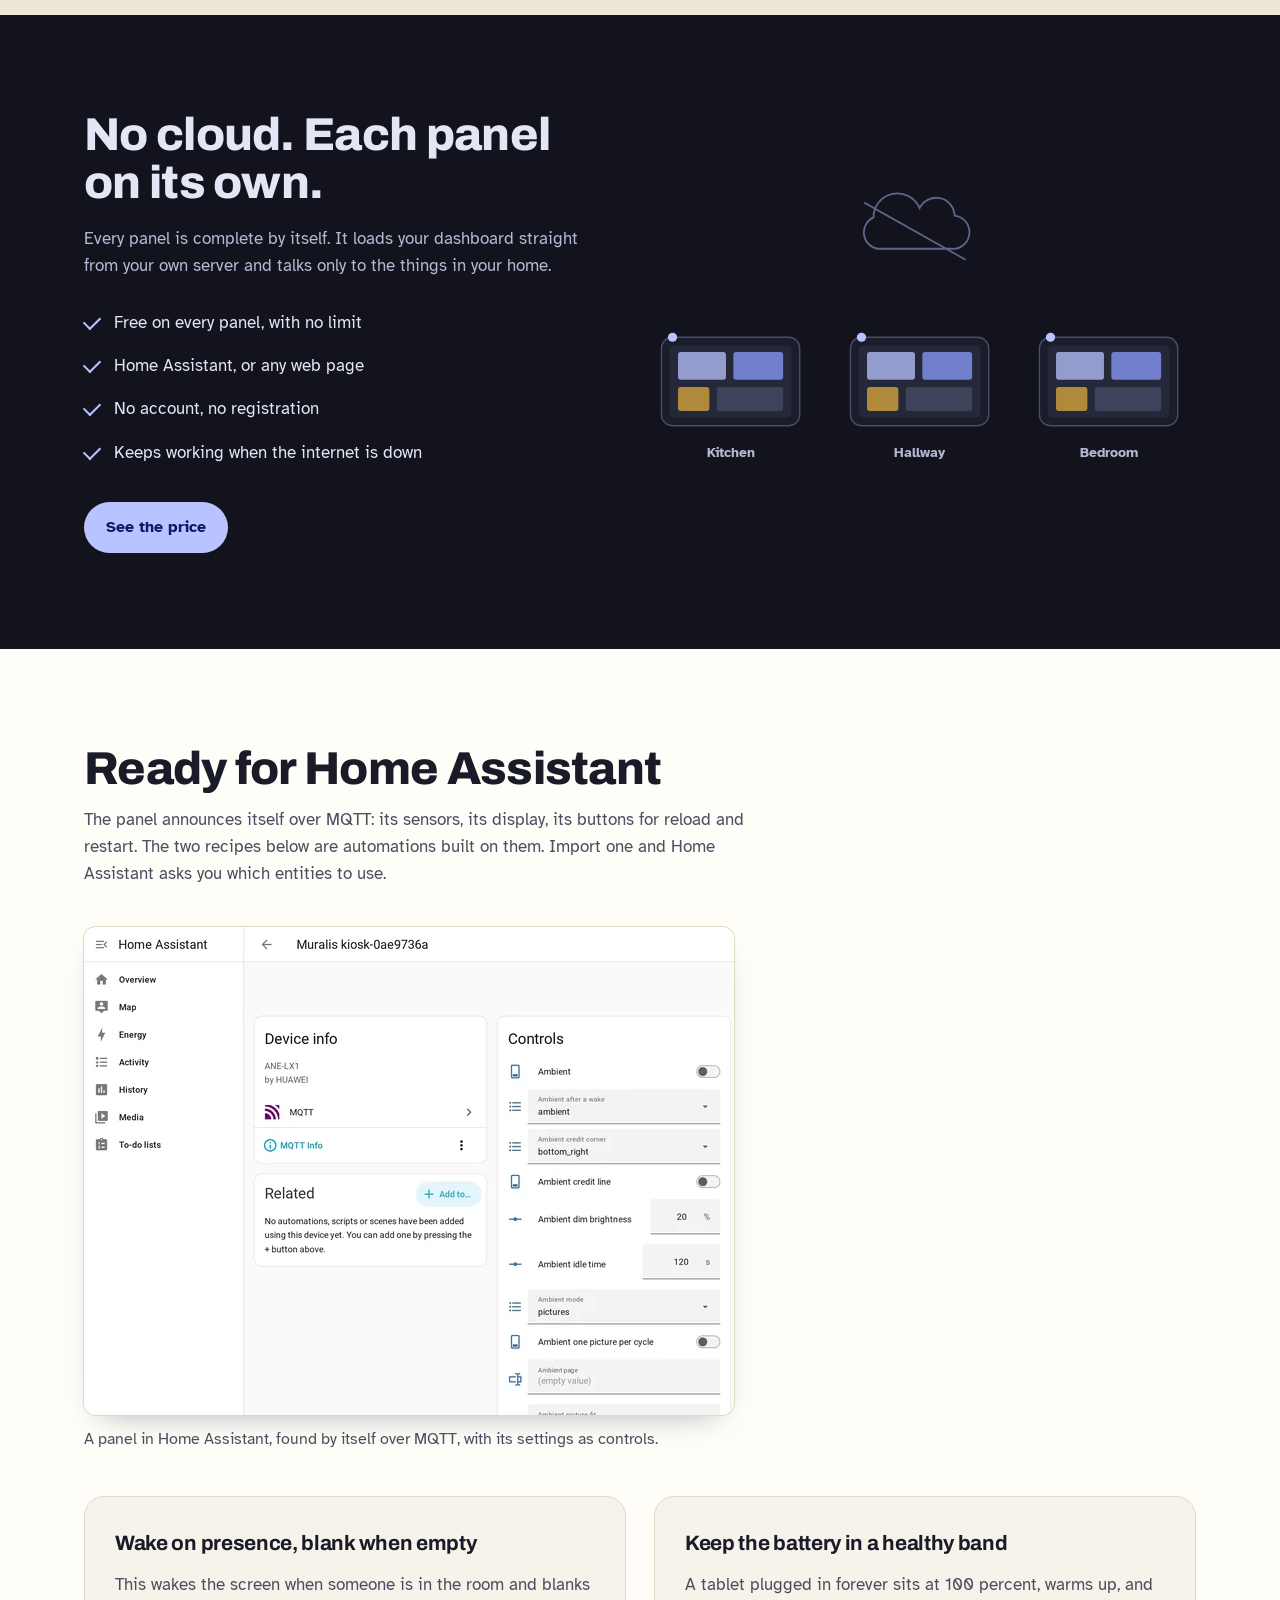
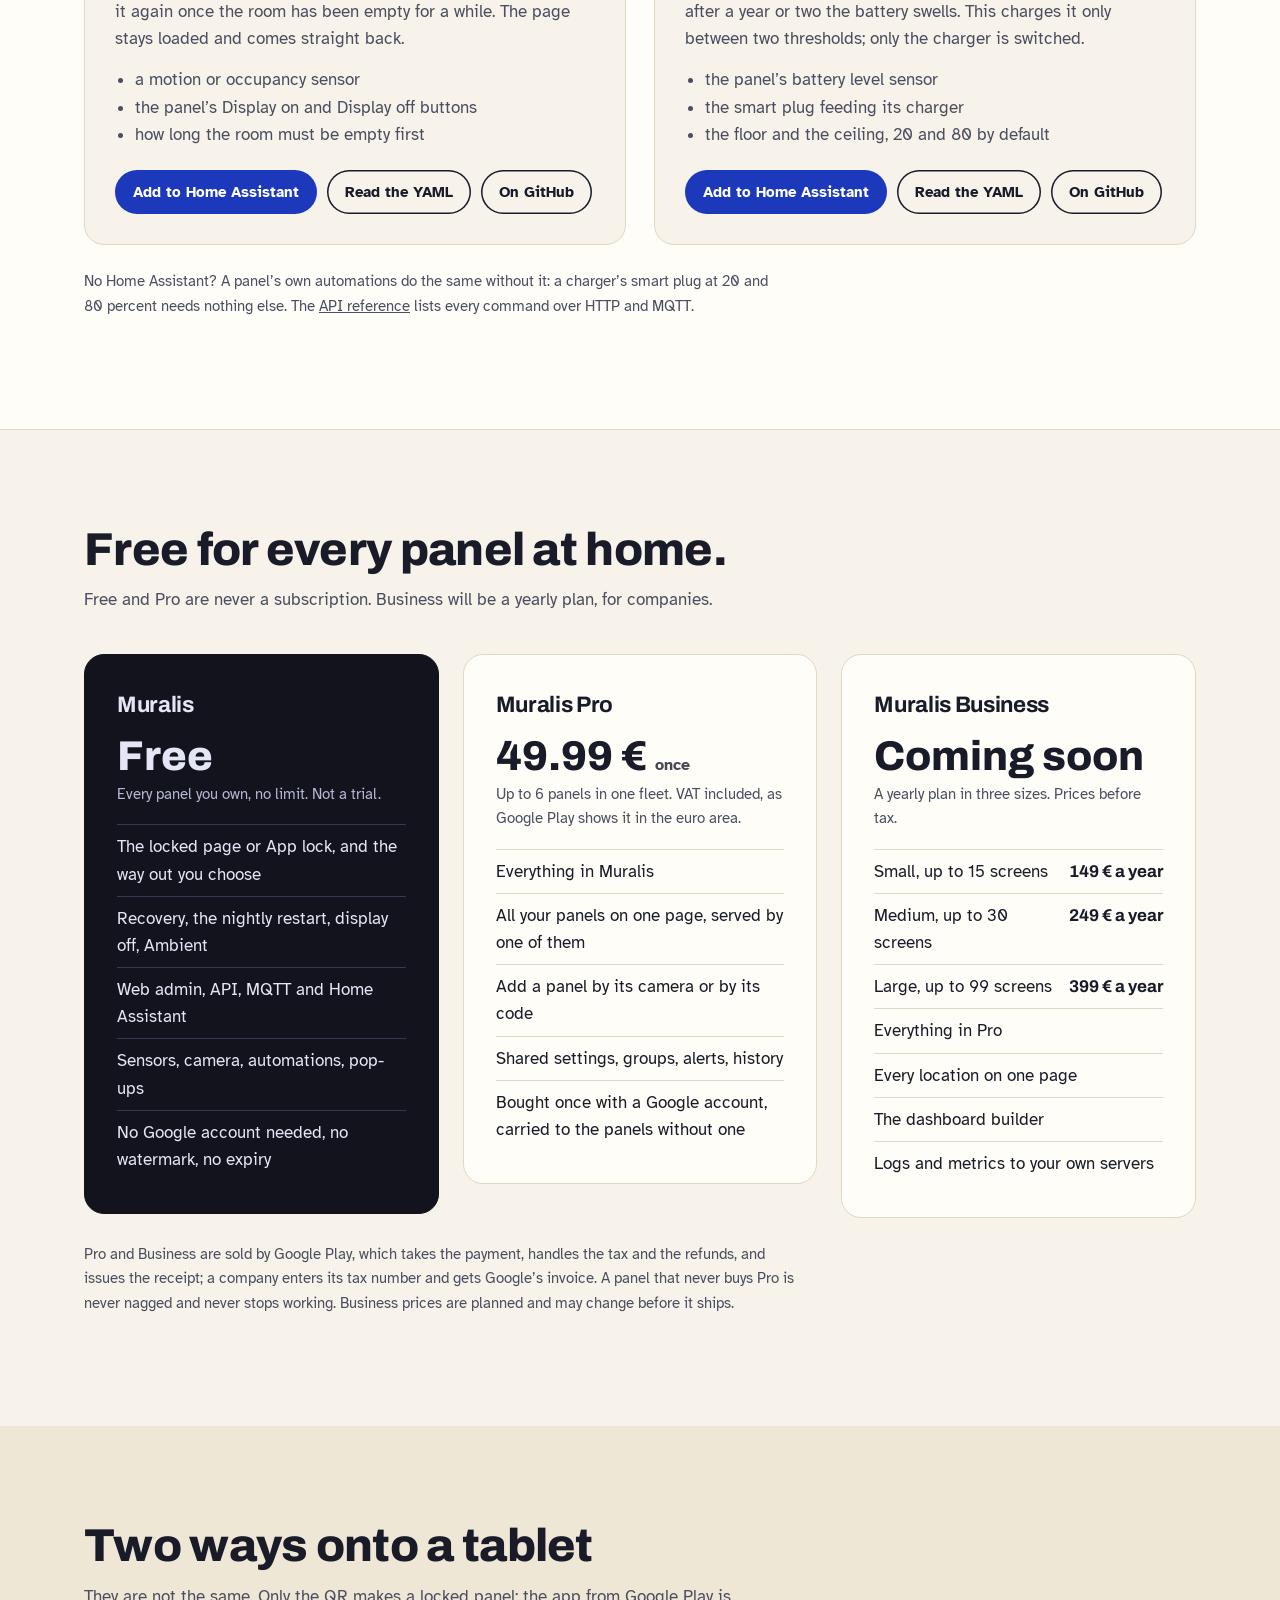
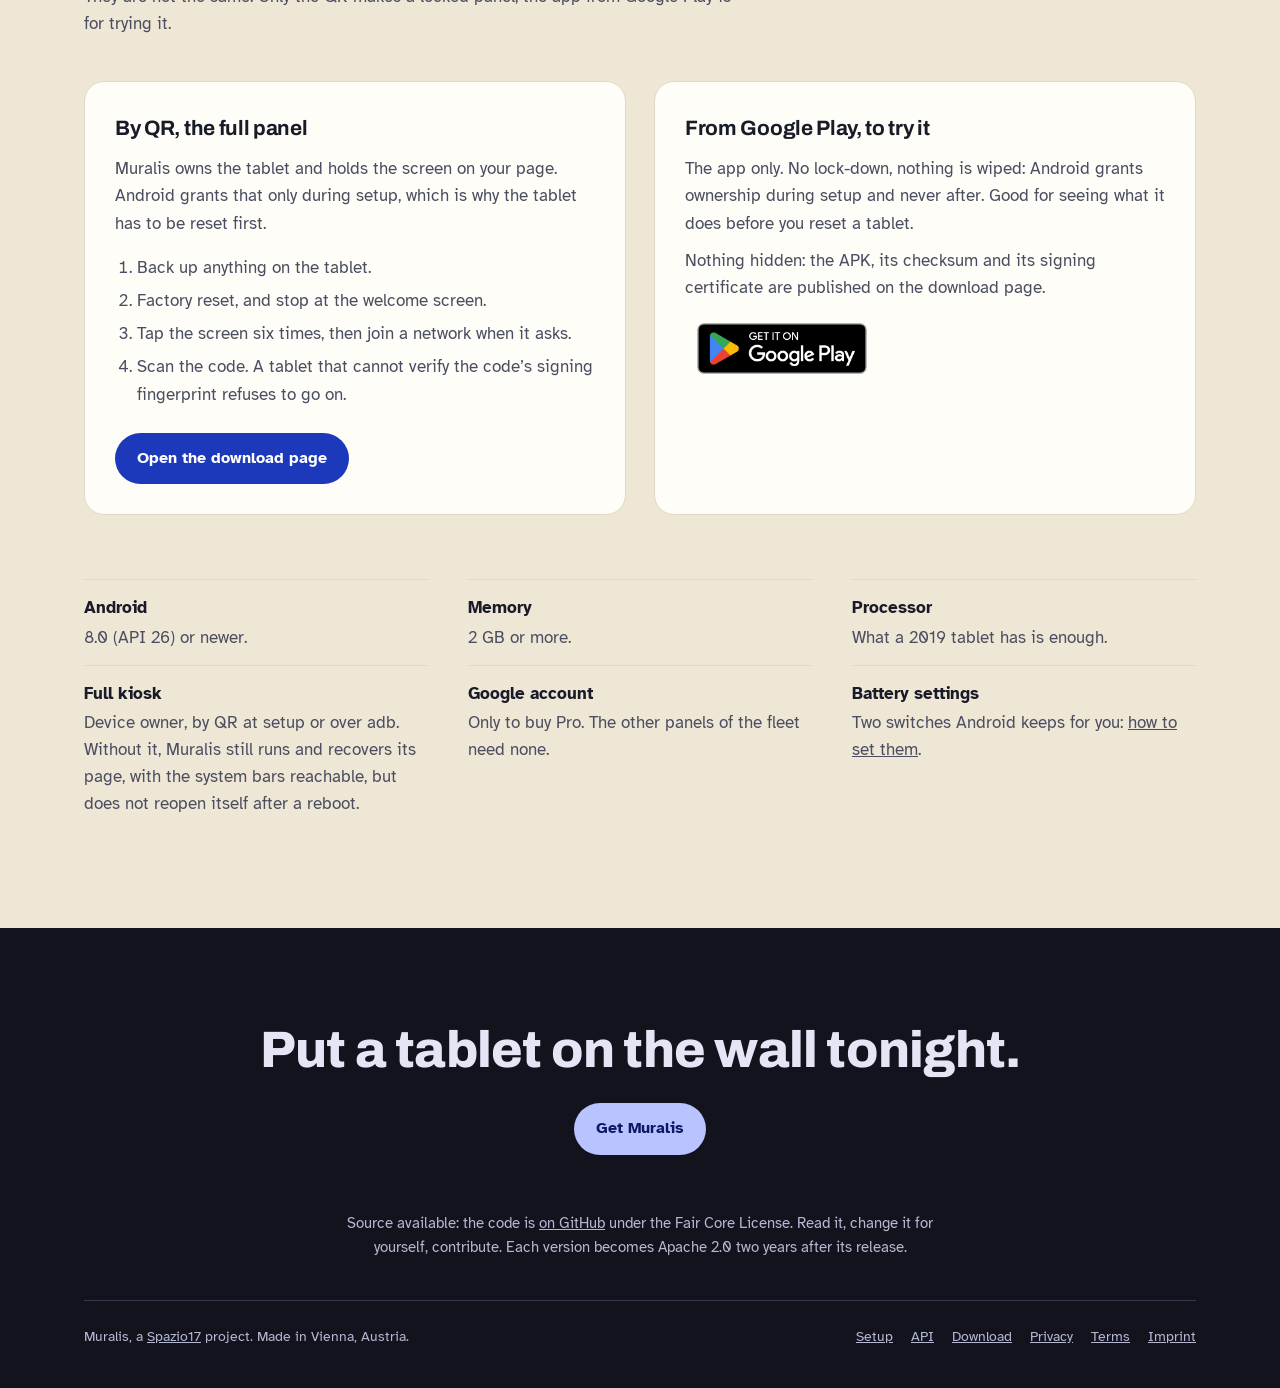
==== commit 714008a9: "Show a panel in Home Assistant on the home page, from the test Home Assistant" ====
--- a/index.html
+++ b/index.html
@@ -122,6 +122,7 @@
 <section class="ha" id="home-assistant"><div class="in">
  <h2 class="big">Ready for Home Assistant</h2>
  <p class="intro">The panel announces itself over MQTT: its sensors, its display, its buttons for reload and restart. The two recipes below are automations built on them. Import one and Home Assistant asks you which entities to use.</p>
+ <figure class="ha-shot"><button type="button" class="shot-open"><img src="assets/img/home/home-assistant-640.webp" data-full="assets/img/home/home-assistant.webp" width="650" height="488" loading="lazy" alt="A panel in Home Assistant, found by itself over MQTT: its Ambient settings as controls"></button><figcaption>A panel in Home Assistant, found by itself over MQTT, with its settings as controls.</figcaption></figure>
  <div class="recipes">
   <div class="recipe">
    <h3>Wake on presence, blank when empty</h3>
--- a/assets/css/home.css
+++ b/assets/css/home.css
@@ -23,6 +23,7 @@
 .skip:focus{left:8px}
 .btn{display:inline-flex;align-items:center;gap:8px;padding:13px 22px;border-radius:999px;font-weight:700;text-decoration:none;font-size:1rem;min-height:48px}
 .btn.primary{background:var(--blue);color:#fff}.btn.primary:hover{background:var(--blue-ink)}
+button.btn{border:0;background:none;color:inherit;font-family:inherit;cursor:pointer}
 .btn.quiet{box-shadow:inset 0 0 0 1.5px currentColor}
 .dark .btn.primary,nav .btn.primary{background:var(--sky);color:var(--on-sky)}
 .dark .btn.primary:hover,nav .btn.primary:hover{background:var(--sky-hover)}
@@ -287,3 +288,5 @@
 dialog.lightbox.blueprint .sheet{width:min(96vw,900px)}
 .code-scroll{background:#161827;color:#e4e6f6;max-height:72vh;overflow:auto}
 .code-scroll pre{margin:0;padding:.9rem 1rem;font:.84rem/1.55 ui-monospace,SFMono-Regular,Menlo,Consolas,monospace}
+.ha-shot{margin:40px 0 0;max-width:650px}
+.ha-shot figcaption{margin-top:12px;color:var(--sub);font-size:.98rem}
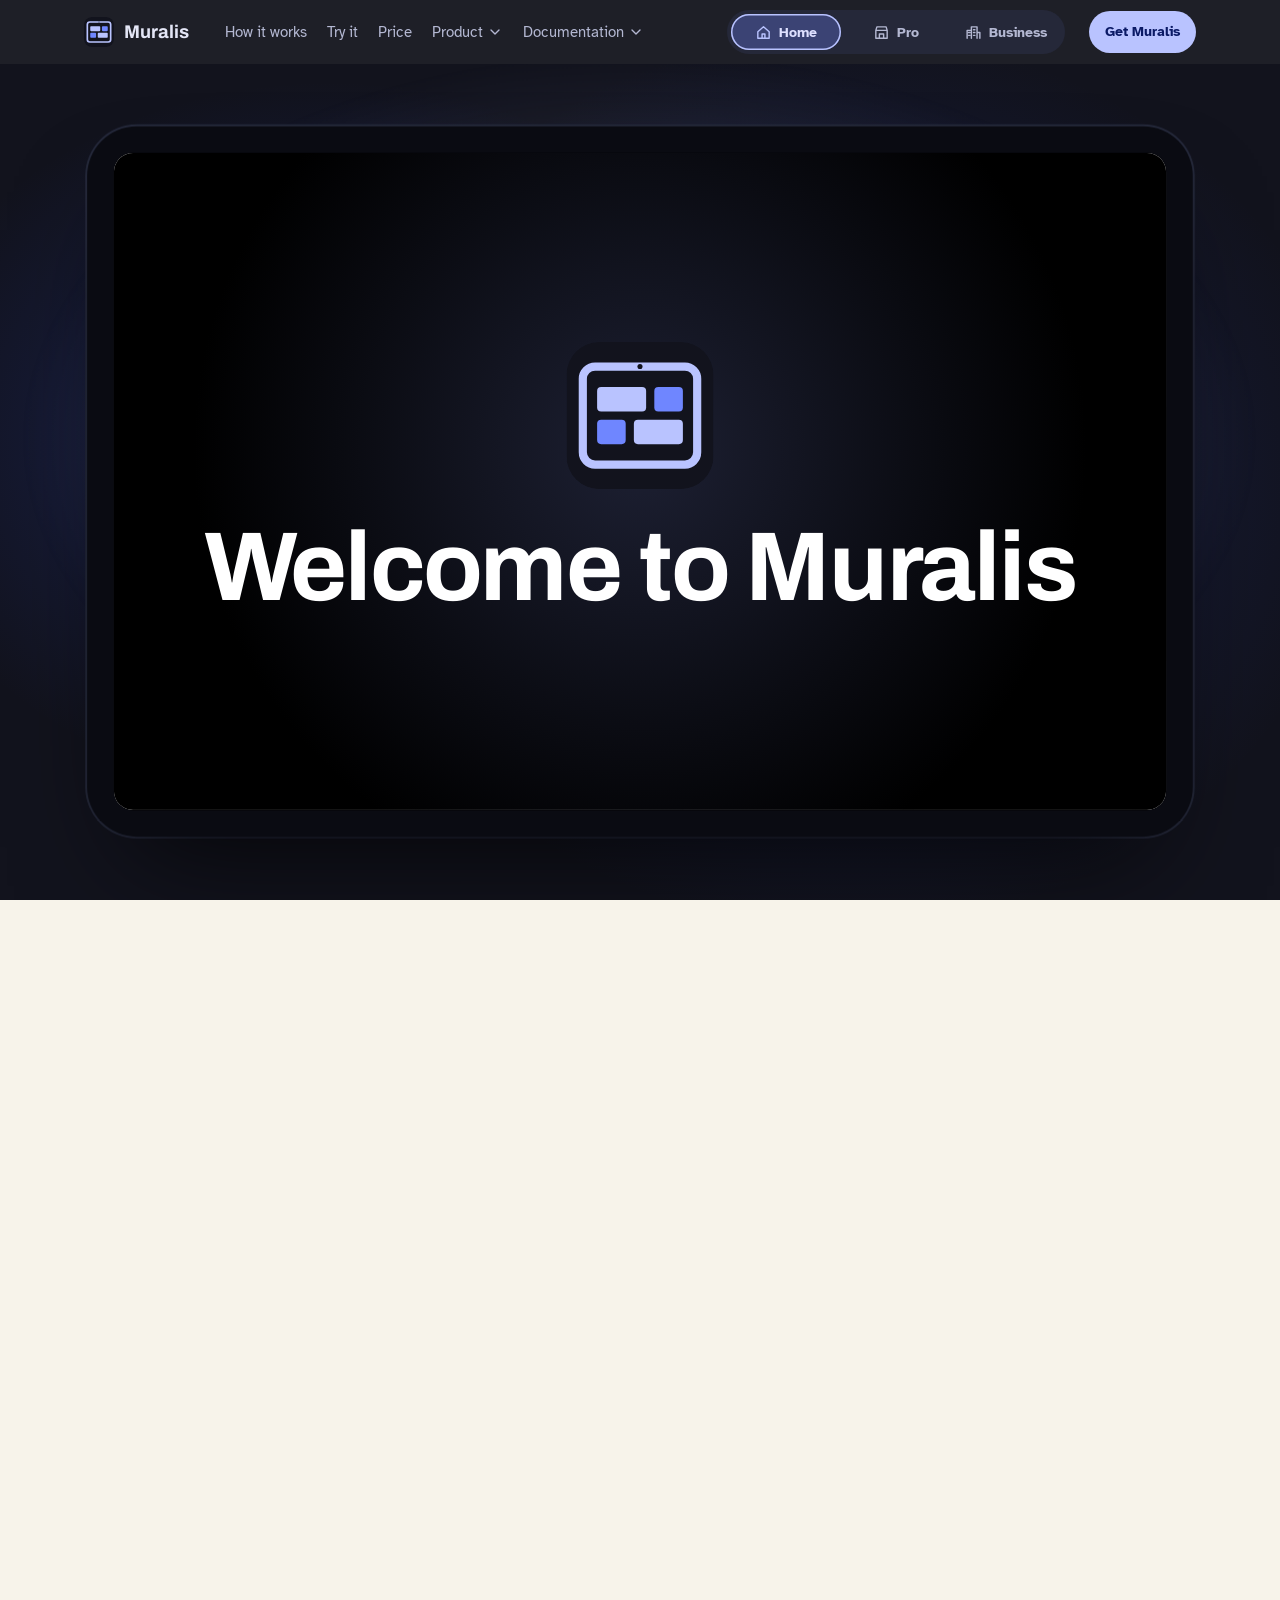
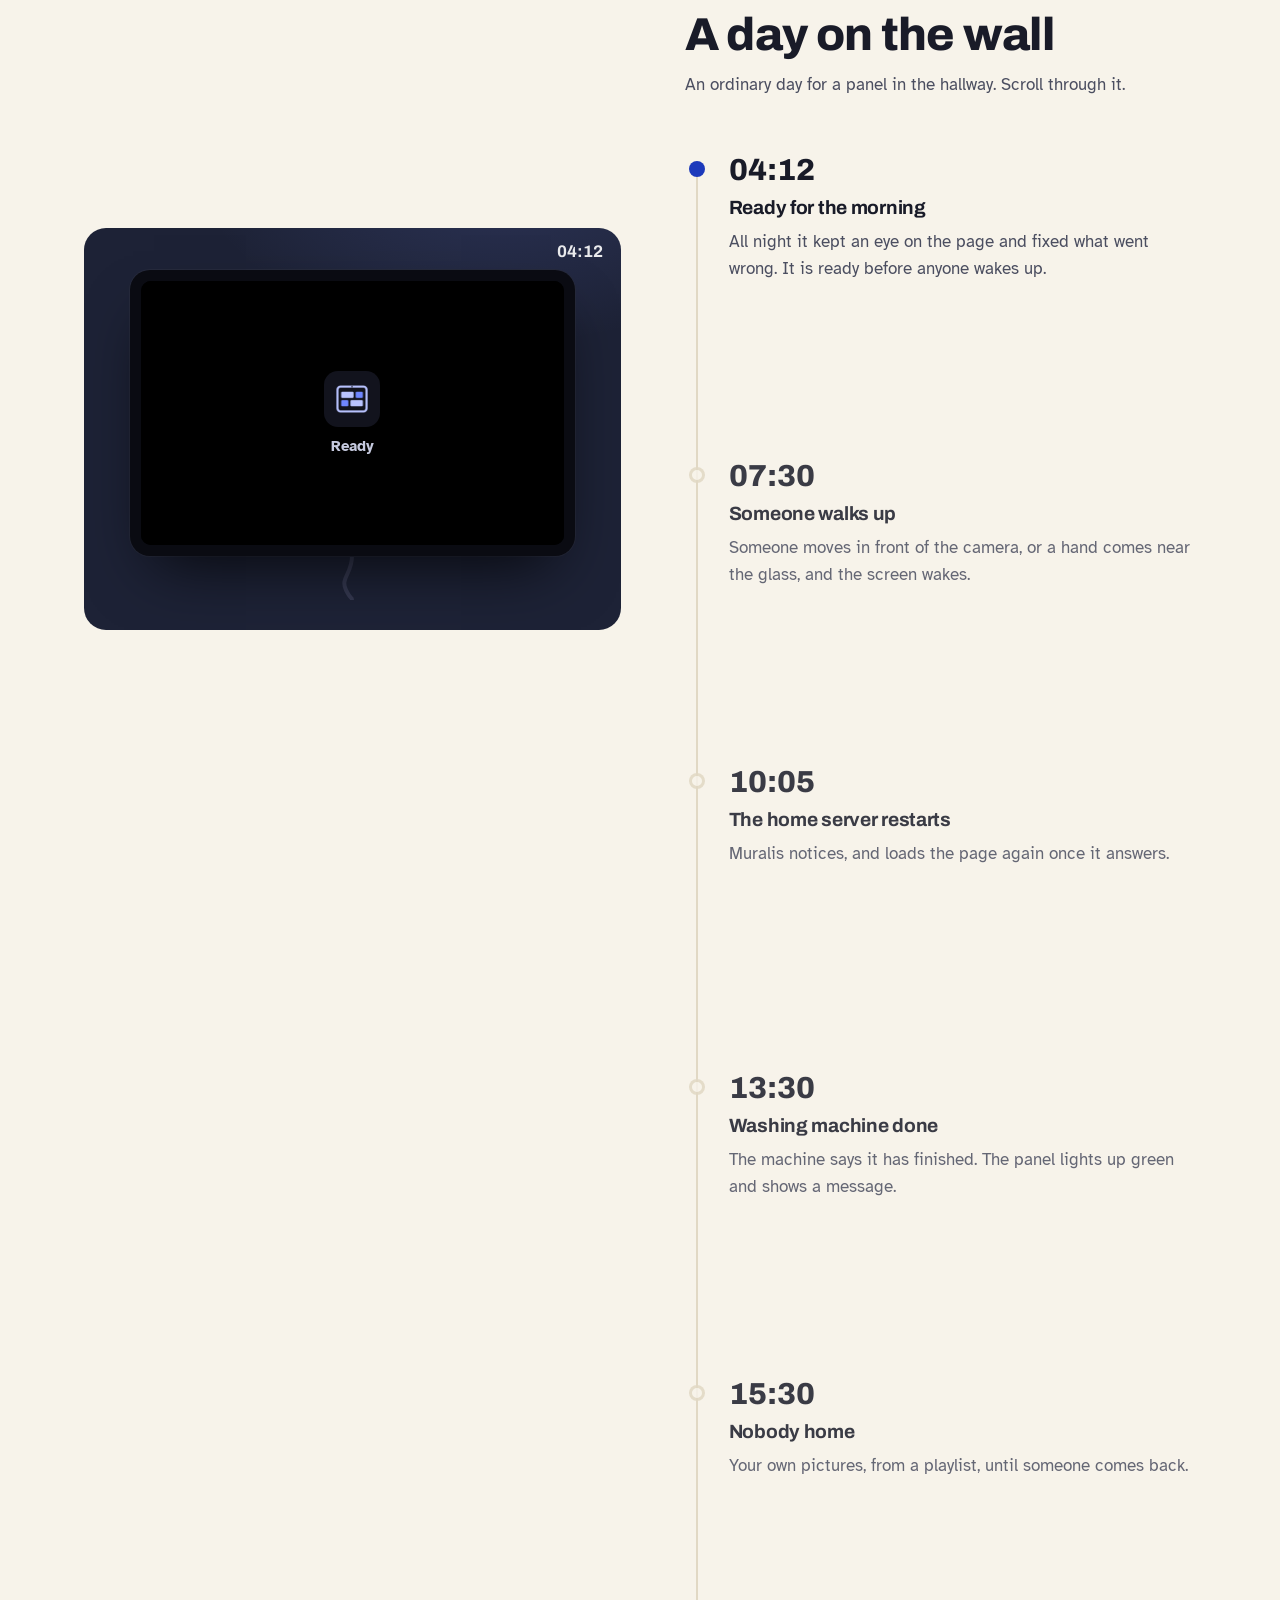
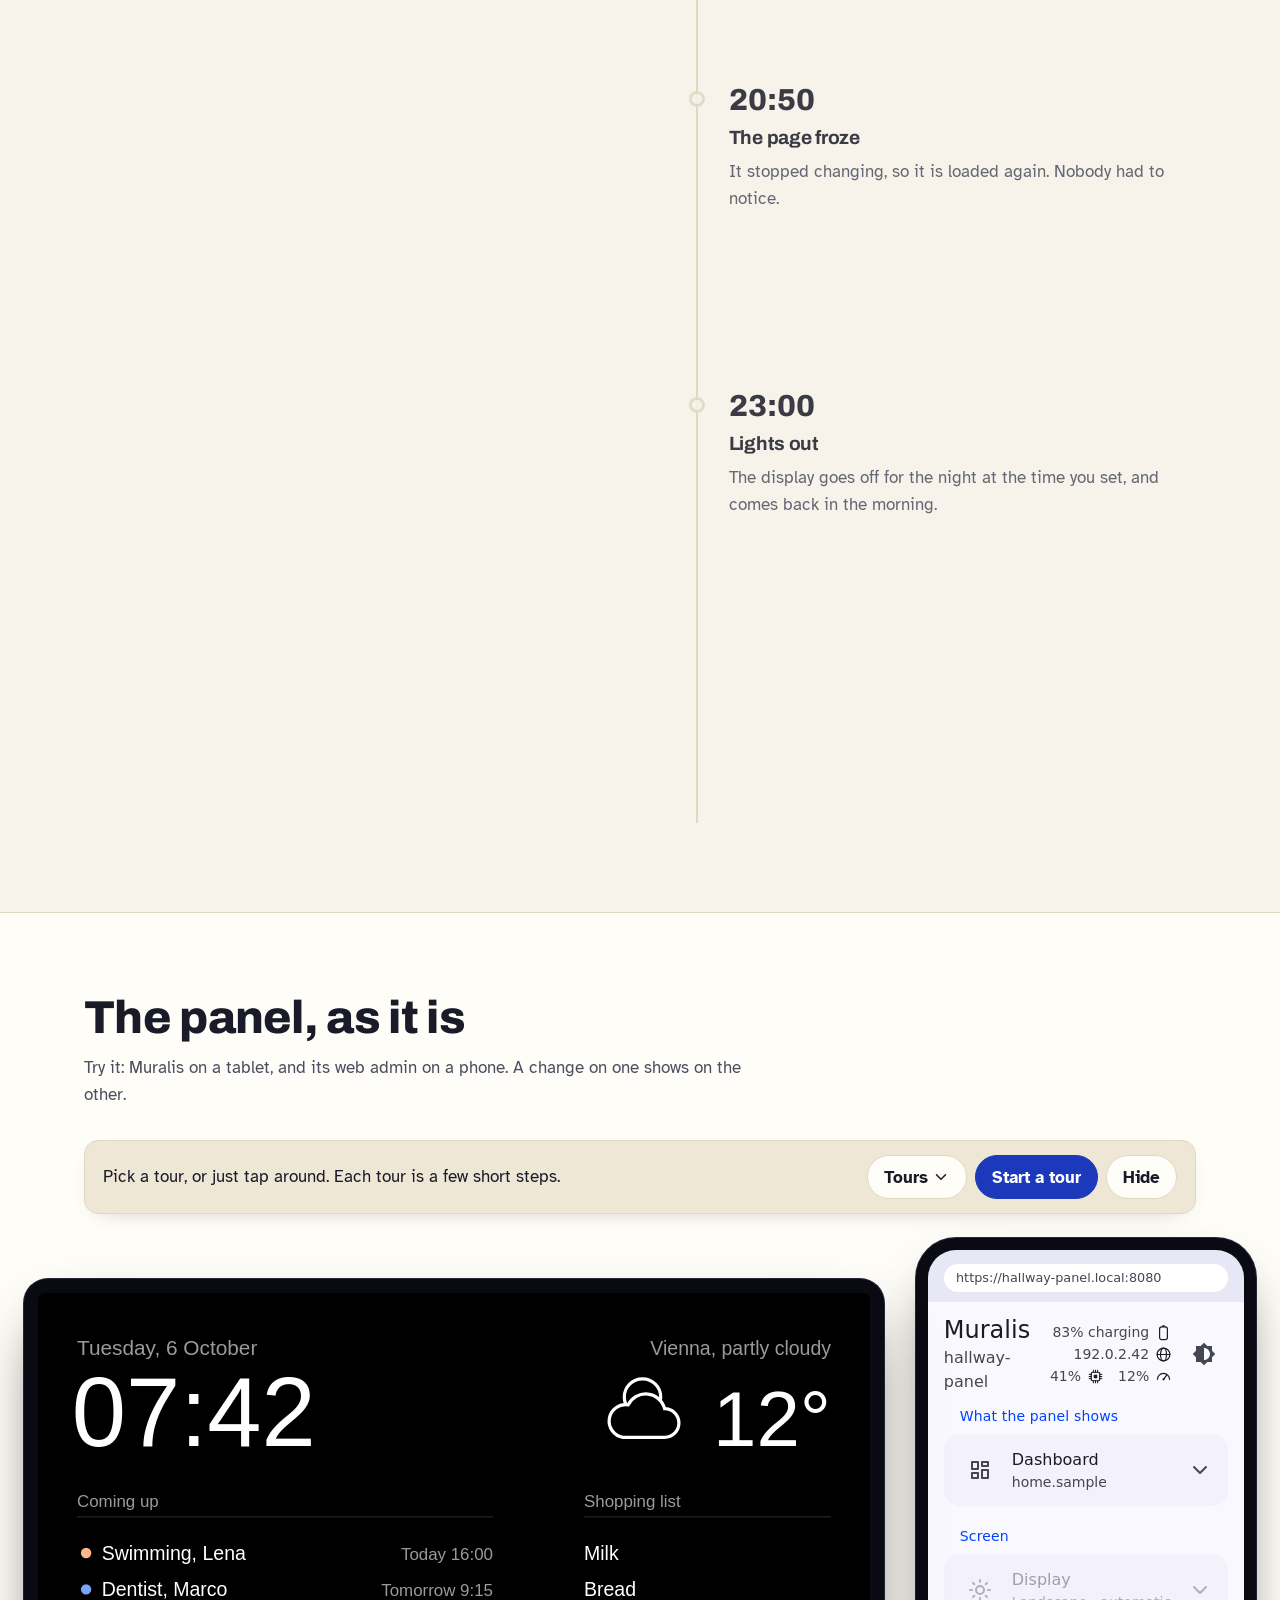
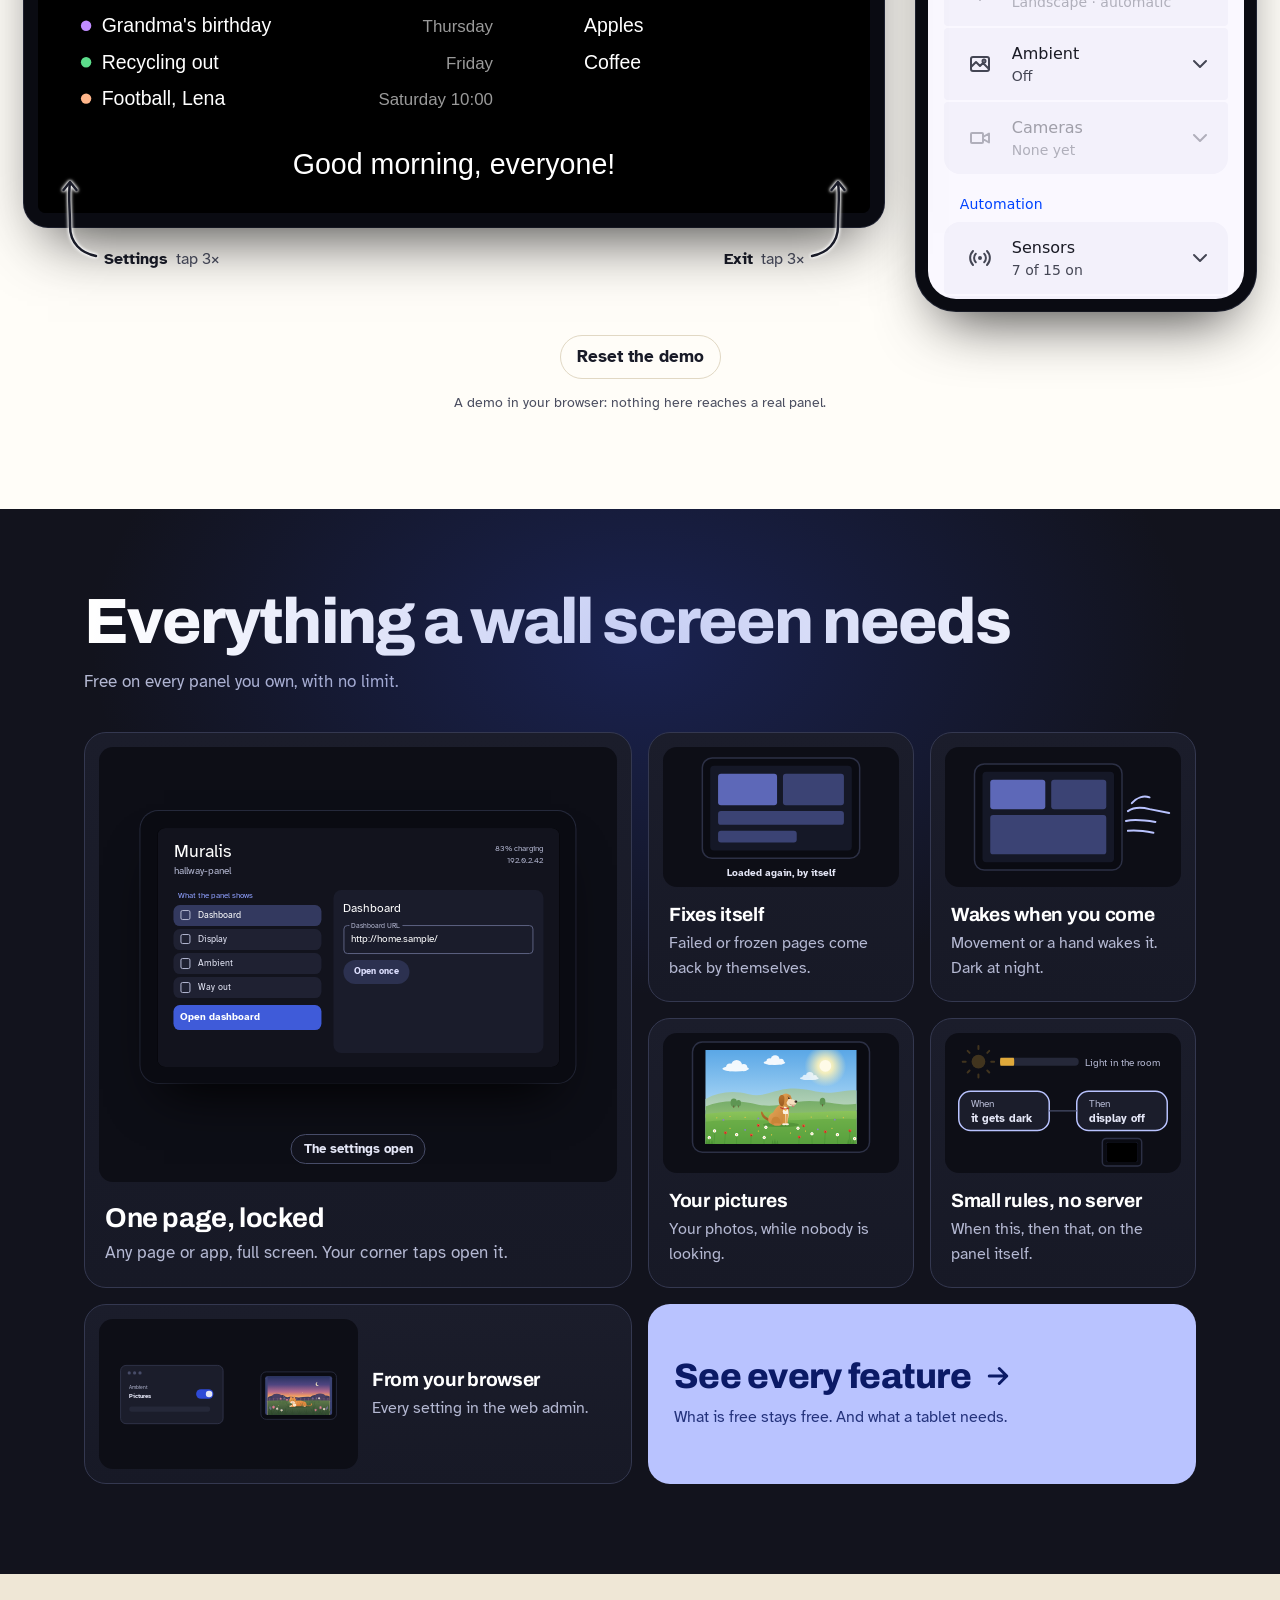
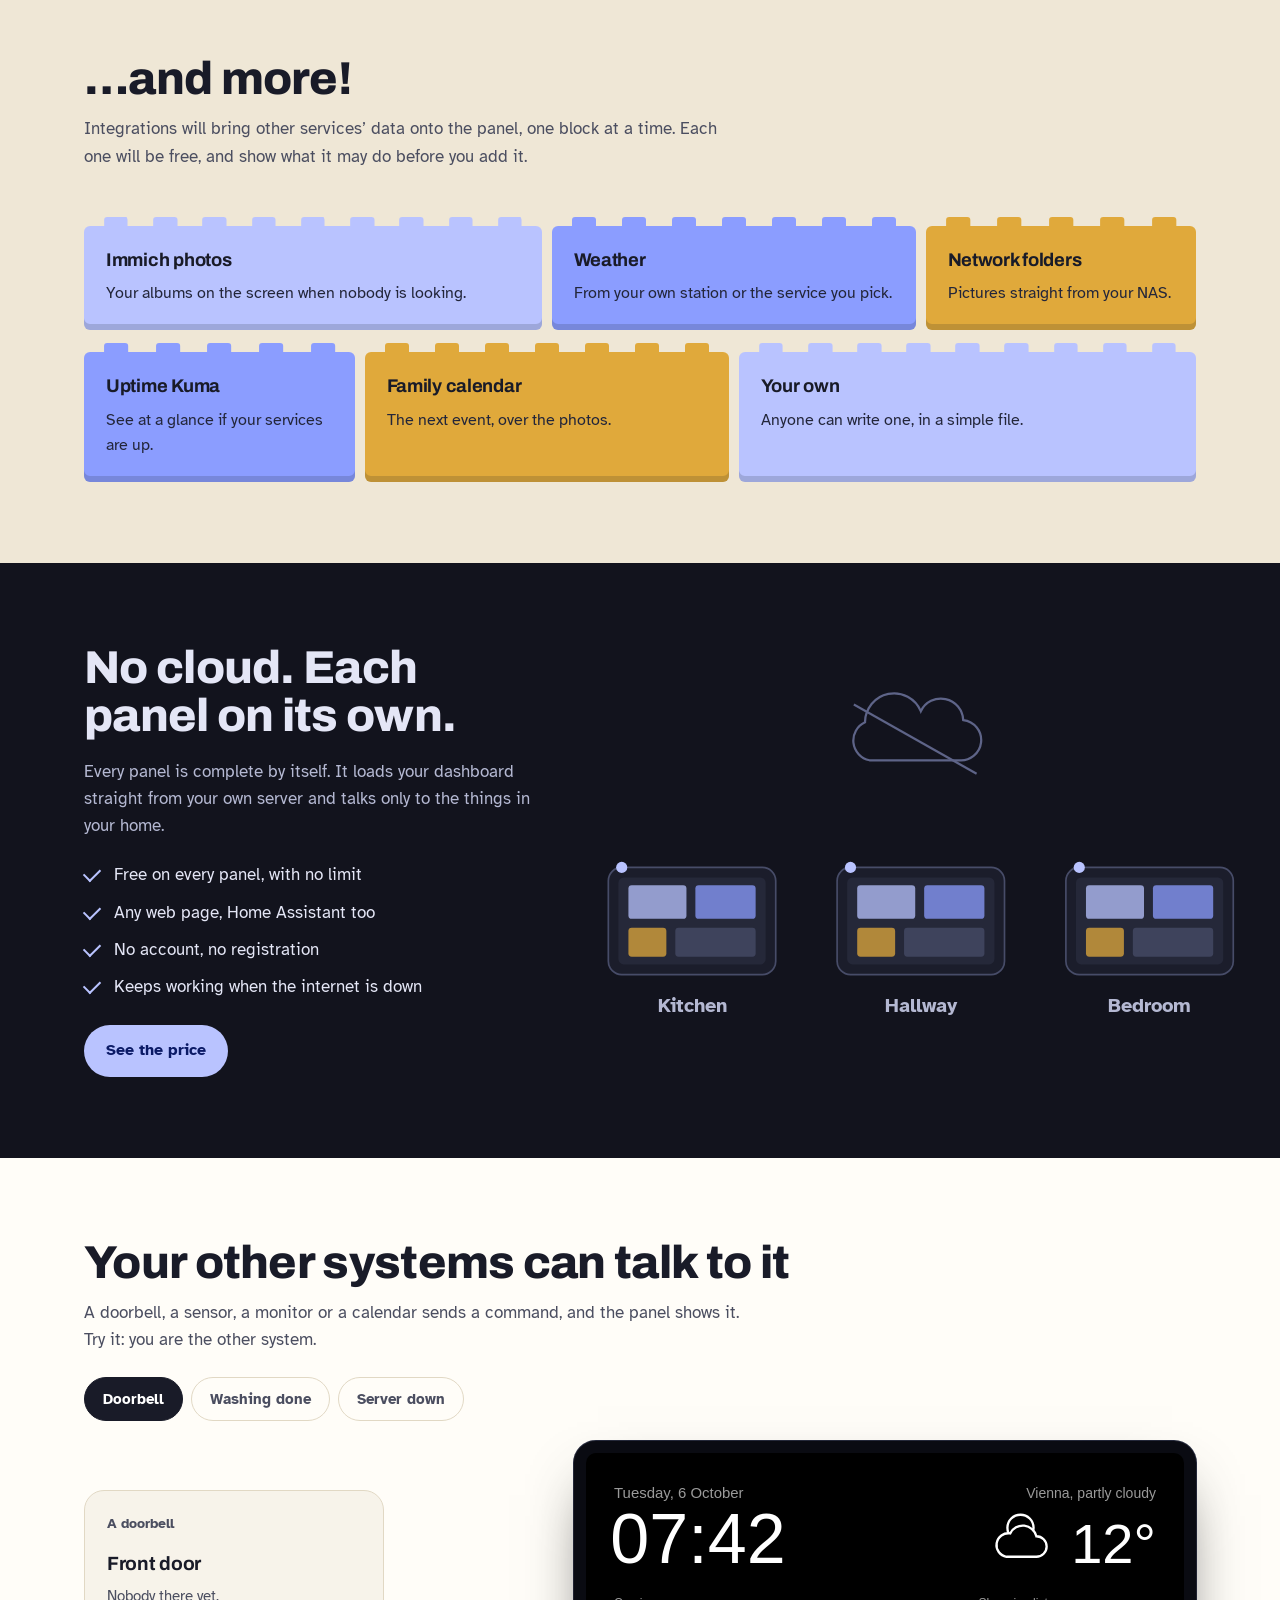
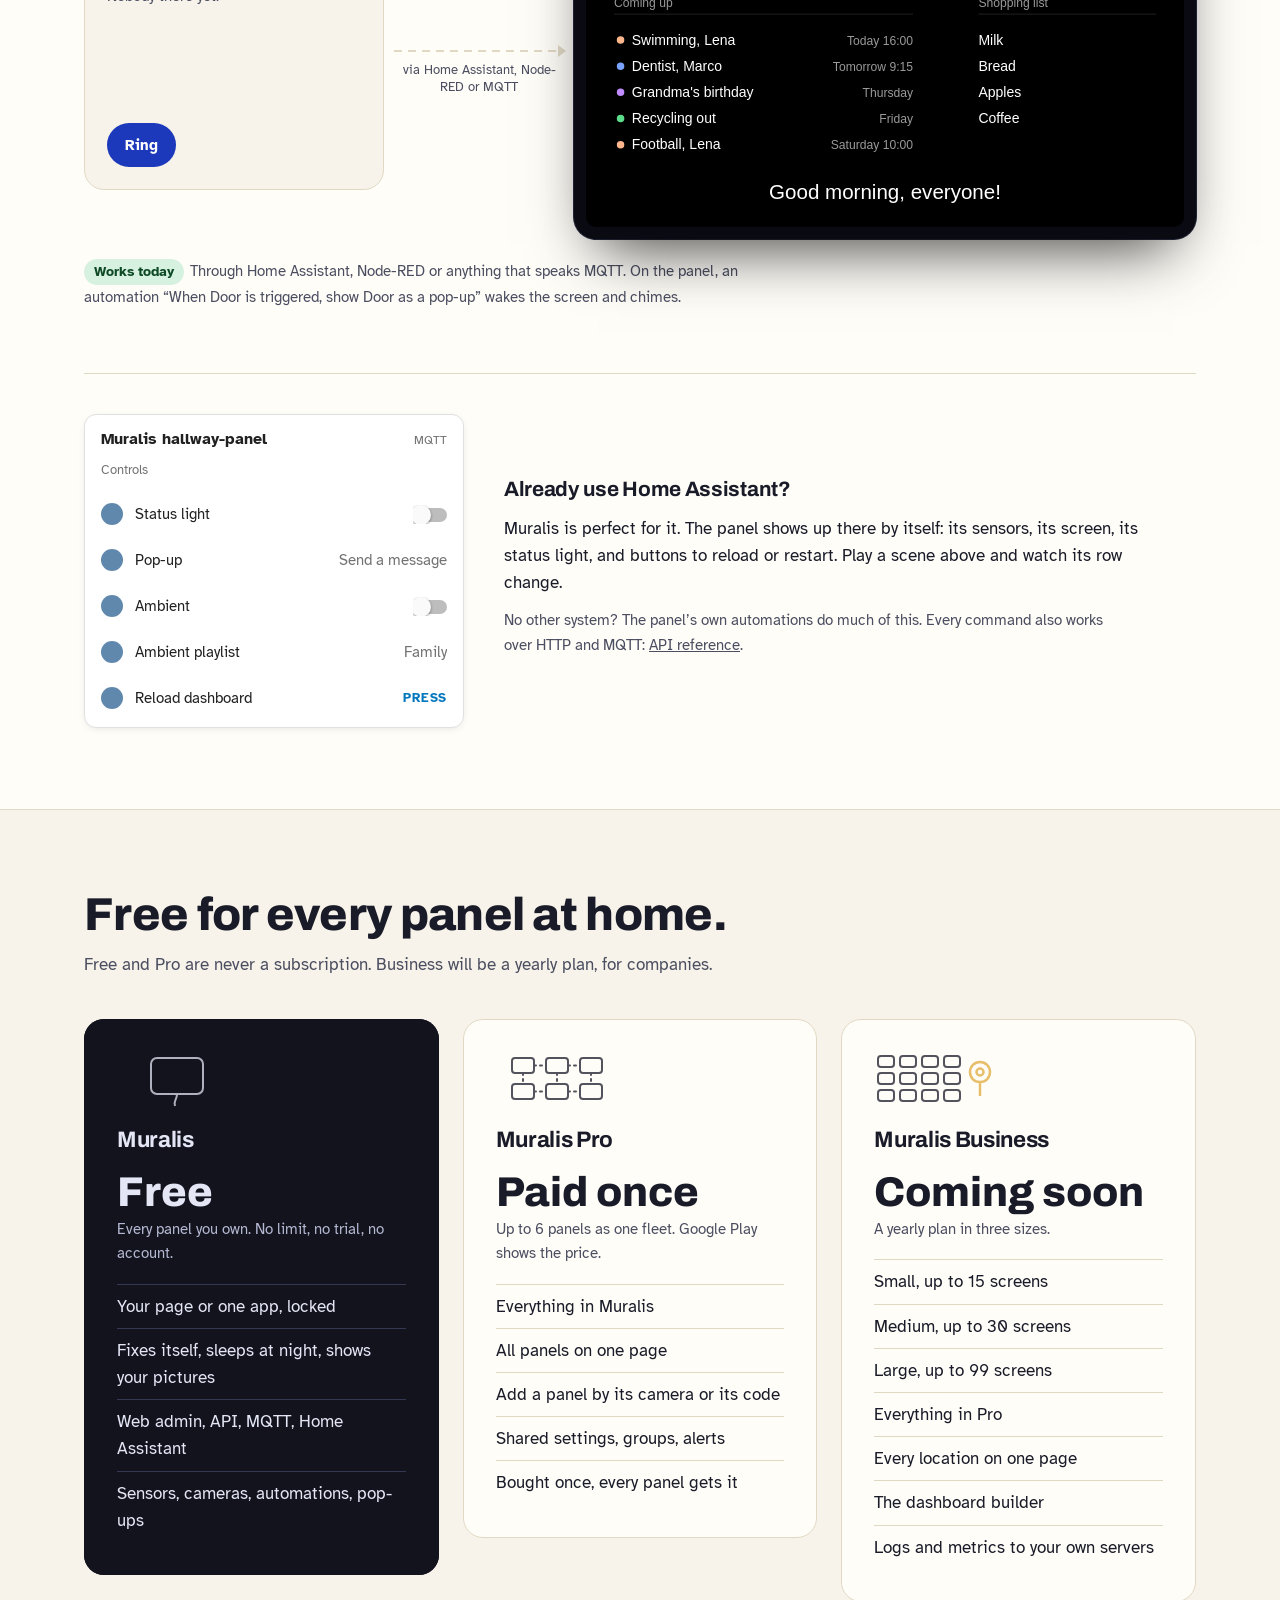
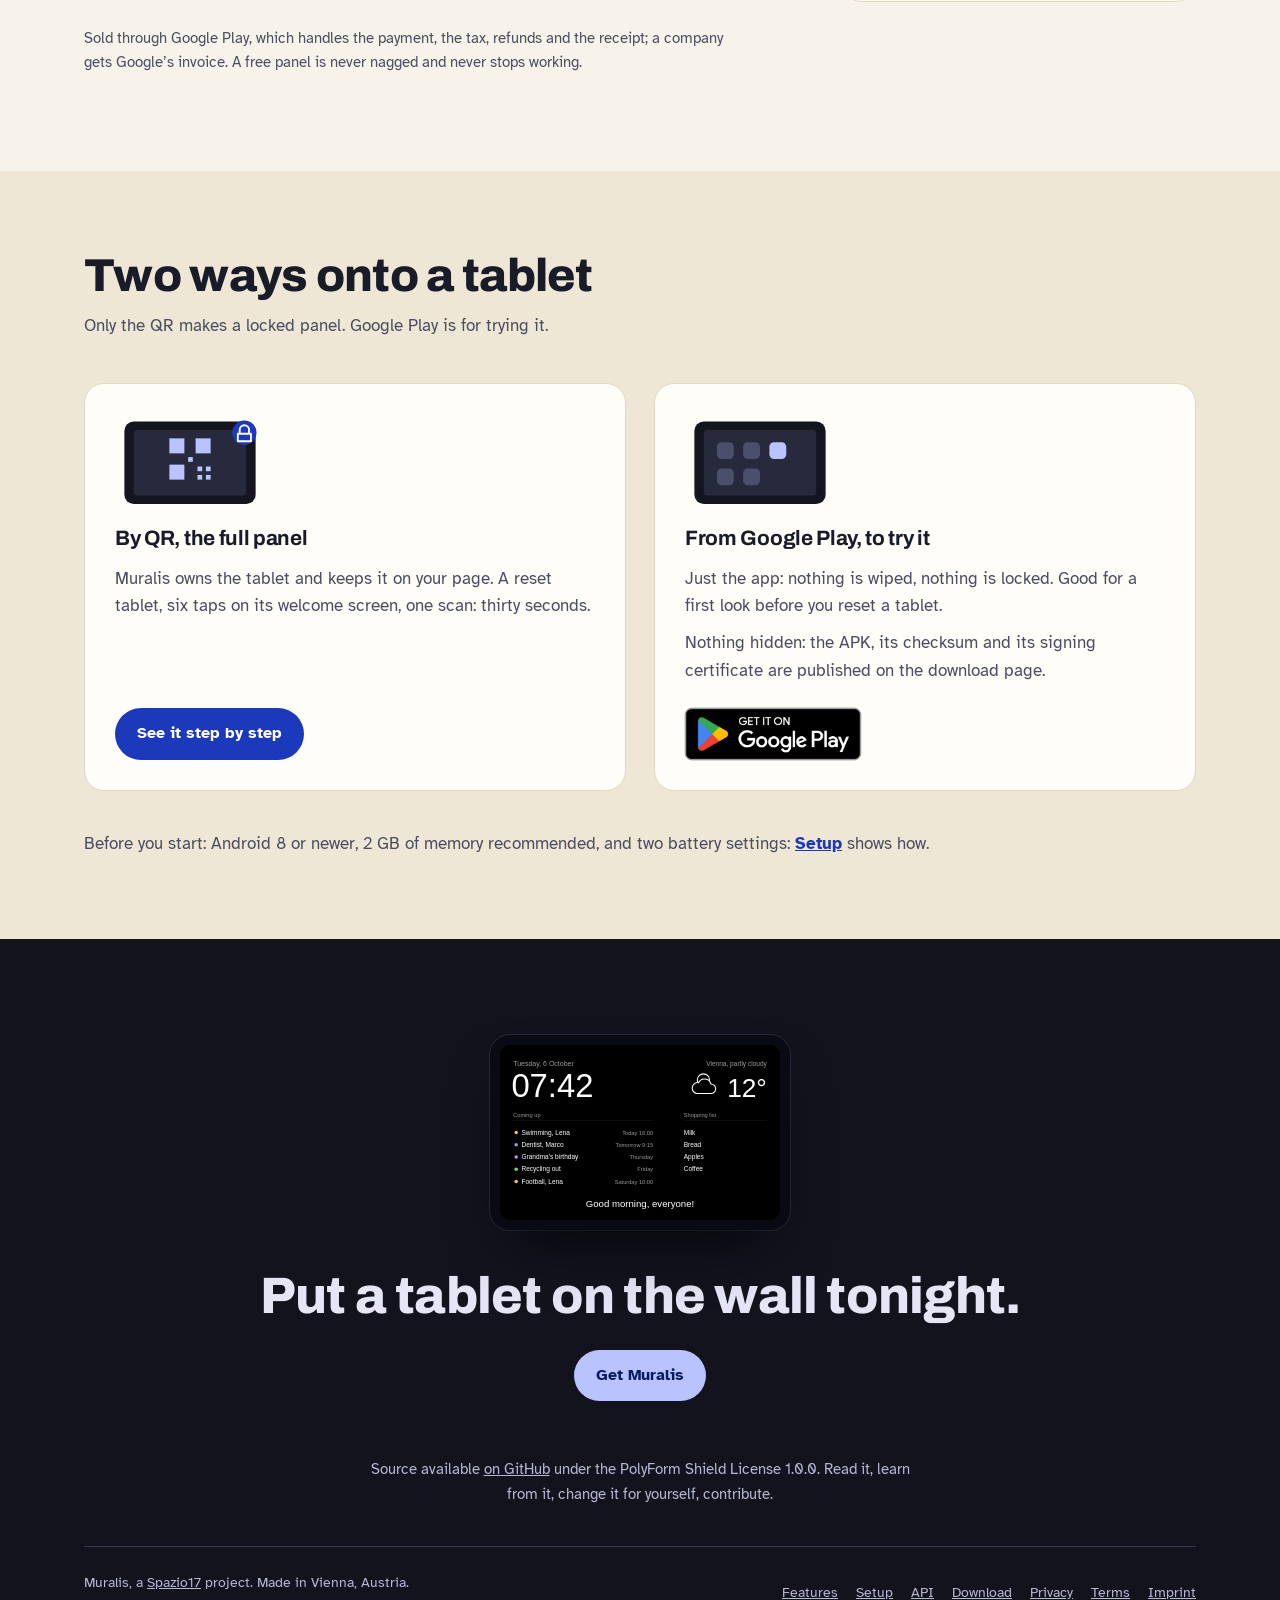
==== commit 88fe7f61: "Rebuild the home page as a live wall with every 0.7 feature, an interactive demo and the three editi" ====
--- a/index.html
+++ b/index.html
@@ -9,7 +9,7 @@
 <link rel="icon" href="assets/img/icon-512.png" type="image/png">
 <link rel="apple-touch-icon" href="assets/img/icon-512.png">
 <link rel="preload" href="assets/fonts/archivo.woff2" as="font" type="font/woff2" crossorigin>
-<link rel="stylesheet" href="assets/css/home.css?v=2">
+<link rel="stylesheet" href="assets/css/home.css?v=53">
 <meta name="theme-color" content="#12131d">
 <meta property="og:type" content="website">
 <meta property="og:title" content="Muralis, hang it up, and leave it">
@@ -20,88 +20,338 @@
 <meta property="og:image:height" content="500">
 <meta name="twitter:card" content="summary_large_image">
 <script>
+  document.documentElement.classList.add('js');
   /* Home, Pro or Business, chosen before anything is drawn: ?for= in the address wins, then the last choice, then Home. */
   (function () {
     var m = new URLSearchParams(location.search).get('for');
     if (m !== 'home' && m !== 'pro' && m !== 'business') { try { m = localStorage.getItem('muralis-mode'); } catch (e) { m = null; } }
     document.documentElement.dataset.mode = (m === 'pro' || m === 'business') ? m : 'home';
   })();
+  /* The greeting drawn by the scroll: the big tablet at the top of the page, smaller as the page scrolls. Not with reduced motion. */
+  if (!matchMedia('(prefers-reduced-motion: reduce)').matches) document.documentElement.classList.add('scrollhero');
 </script>
 </head>
 <body>
 <a class="skip" href="#main">Skip to the content</a>
-<nav aria-label="Main"><div class="in"><a class="logo" href="./"><img src="assets/img/icon-512.png" alt="" width="30" height="30">Muralis</a>
-<ul><li><a href="#day">How it works</a></li><li><a href="#does">Features</a></li><li><a href="#price">Price</a></li><li><a href="setup/">Setup</a></li><li><a href="api/">API</a></li></ul>
-<div class="mode" role="group" aria-label="Show Muralis for"><span class="thumb"></span><button type="button" data-mode="home"><svg viewBox="0 0 24 24" aria-hidden="true"><path d="M4 11l8-7 8 7v9H4zM10 20v-6h4v6"/></svg><span>Home</span></button><button type="button" data-mode="pro"><svg viewBox="0 0 24 24" aria-hidden="true"><path d="M4 9l1.5-5h13L20 9M4 9v11h16V9M4 9h16M9 20v-6h6v6"/></svg><span>Pro</span></button><button type="button" data-mode="business"><svg viewBox="0 0 24 24" aria-hidden="true"><path d="M3 20V9h6v11M9 20V4h8v16M17 20v-8h4v8M5 12h2M5 16h2M12 8h2M12 12h2M12 16h2"/></svg><span>Business</span></button></div><a class="btn primary" href="#install">Get Muralis</a></div></nav>
+<nav aria-label="Main"><div class="in"><a class="logo" href="./"><img src="assets/img/icon.svg" alt="" width="30" height="30">Muralis</a>
+<ul><li><a href="#day">How it works</a></li><li><a href="#look">Try it</a></li><li><a href="#price">Price</a></li><li class="drop"><button type="button" aria-expanded="false" aria-controls="product-menu">Product<svg viewBox="0 0 24 24" aria-hidden="true"><path d="M6 9l6 6 6-6"/></svg></button><ul id="product-menu" hidden><li><a href="features/"><b>Features</b><span>Everything Muralis does, and what a tablet needs</span></a></li><li><a href="download/"><b>Download</b><span>The app, its setup QR and how to check them</span></a></li></ul></li><li class="drop"><button type="button" aria-expanded="false" aria-controls="docs-menu">Documentation<svg viewBox="0 0 24 24" aria-hidden="true"><path d="M6 9l6 6 6-6"/></svg></button><ul id="docs-menu" hidden><li><a href="setup/"><b>Setup</b><span>Android settings for each tablet maker</span></a></li><li><a href="api/"><b>API</b><span>Every command over HTTP and MQTT</span></a></li><li><a href="https://github.com/spazio17/muralis"><b>GitHub</b><span>The source code</span></a></li></ul></li></ul>
+<div class="mode" role="group" aria-label="Show Muralis for"><span class="thumb"></span><button type="button" data-mode="home"><svg viewBox="0 0 24 24" aria-hidden="true"><path d="M4 11l8-7 8 7v9H4zM10 20v-6h4v6"/></svg><span>Home</span></button><button type="button" data-mode="pro"><svg viewBox="0 0 24 24" aria-hidden="true"><path d="M4 9l1.5-5h13L20 9M4 9v11h16V9M4 9h16M9 20v-6h6v6"/></svg><span>Pro</span></button><button type="button" data-mode="business"><svg viewBox="0 0 24 24" aria-hidden="true"><path d="M3 20V9h6v11M9 20V4h8v16M17 20v-8h4v8M5 12h2M5 16h2M12 8h2M12 12h2M12 16h2"/></svg><span>Business</span></button></div><a class="btn primary" href="#install">Get Muralis</a><button class="menubtn" type="button" aria-expanded="false" aria-controls="homemenu"><span class="bars" aria-hidden="true"></span><span class="menubtn-label">Menu</span></button></div>
+<div class="homemenu" id="homemenu" hidden><div class="in"><ul><li><a href="#day">How it works</a></li><li><a href="#look">Try it</a></li><li><a href="#price">Price</a></li></ul><p class="menuhead">Product</p><ul><li><a href="features/">Features</a></li><li><a href="download/">Download</a></li></ul><p class="menuhead">Documentation</p><ul><li><a href="setup/">Setup</a></li><li><a href="api/">API</a></li><li><a href="https://github.com/spazio17/muralis">GitHub</a></li></ul><a class="btn primary" href="#install">Get Muralis</a></div></div></nav>
 
 <main id="main">
+<div class="hero-track">
 <header class="hero dark">
  <div class="in">
   <h1>Muralis</h1>
-  <div data-for="home"><p class="line"><span>The free kiosk app for Android tablets.</span> <span>No cloud.</span></p><p class="lead">Any web page or app on the wall, always on, fixing itself when something goes wrong. Home Assistant, a dashboard, or any page.</p></div><div data-for="pro"><p class="line"><span>Up to six screens, managed from one.</span> <span>Bought once. No cloud.</span></p><p class="lead">A practice, a shop, a workshop, a big home: up to six panels, set and watched from any of them, bought once.</p></div><div data-for="business"><p class="line"><span>Screens for every room of your company.</span> <span>Coming soon.</span></p><p class="lead">For companies with many screens in several places: every location on one page, the logs on your own servers. A yearly plan, coming after Pro.</p></div>
+  <div data-for="home"><p class="line"><span>The free kiosk app for Android tablets.</span> <span>No cloud.</span></p><p class="lead">Any web page or app on the wall, always on, fixing itself when something goes wrong. A dashboard, a board, or any page you like.</p></div><div data-for="pro"><p class="line"><span>Up to six screens, managed from one.</span> <span>Bought once. No cloud.</span></p><p class="lead">A practice, a shop, a workshop, a big home: up to six panels, set and watched from any of them, bought once.</p></div><div data-for="business"><p class="line"><span>Screens for every room of your company.</span> <span>Coming soon.</span></p><p class="lead">For companies with many screens in several places: every location on one page, the logs on your own servers. A yearly plan, coming after Pro.</p></div>
   <div class="acts"><a class="btn primary" href="#install">Get Muralis</a><a class="btn quiet" href="#day">See how it works</a></div>
-  <ul class="facts" data-for="home"><li><svg viewBox="0 0 24 24" aria-hidden="true"><path d="M5 12l5 5 9-10"/></svg>Android 8 and up</li><li><svg viewBox="0 0 24 24" aria-hidden="true"><path d="M5 12l5 5 9-10"/></svg>Free on every panel</li><li><svg viewBox="0 0 24 24" aria-hidden="true"><path d="M5 12l5 5 9-10"/></svg>No account</li><li><svg viewBox="0 0 24 24" aria-hidden="true"><path d="M5 12l5 5 9-10"/></svg>Nothing leaves your home</li></ul><ul class="facts" data-for="pro"><li><svg viewBox="0 0 24 24" aria-hidden="true"><path d="M5 12l5 5 9-10"/></svg>49.99 € once</li><li><svg viewBox="0 0 24 24" aria-hidden="true"><path d="M5 12l5 5 9-10"/></svg>Up to 6 panels</li><li><svg viewBox="0 0 24 24" aria-hidden="true"><path d="M5 12l5 5 9-10"/></svg>Managed from any of them</li><li><svg viewBox="0 0 24 24" aria-hidden="true"><path d="M5 12l5 5 9-10"/></svg>No cloud</li></ul><ul class="facts" data-for="business"><li><svg viewBox="0 0 24 24" aria-hidden="true"><path d="M5 12l5 5 9-10"/></svg>Coming soon</li><li><svg viewBox="0 0 24 24" aria-hidden="true"><path d="M5 12l5 5 9-10"/></svg>Up to 99 screens</li><li><svg viewBox="0 0 24 24" aria-hidden="true"><path d="M5 12l5 5 9-10"/></svg>Every location on one page</li><li><svg viewBox="0 0 24 24" aria-hidden="true"><path d="M5 12l5 5 9-10"/></svg>No cloud</li></ul>
+  <ul class="facts" data-for="home"><li><svg viewBox="0 0 24 24" aria-hidden="true"><path d="M5 12l5 5 9-10"/></svg>Android 8 and up</li><li><svg viewBox="0 0 24 24" aria-hidden="true"><path d="M5 12l5 5 9-10"/></svg>Free on every panel</li><li><svg viewBox="0 0 24 24" aria-hidden="true"><path d="M5 12l5 5 9-10"/></svg>No account</li><li><svg viewBox="0 0 24 24" aria-hidden="true"><path d="M5 12l5 5 9-10"/></svg>No cloud</li></ul><ul class="facts" data-for="pro"><li><svg viewBox="0 0 24 24" aria-hidden="true"><path d="M5 12l5 5 9-10"/></svg>One purchase</li><li><svg viewBox="0 0 24 24" aria-hidden="true"><path d="M5 12l5 5 9-10"/></svg>Up to 6 panels</li><li><svg viewBox="0 0 24 24" aria-hidden="true"><path d="M5 12l5 5 9-10"/></svg>Managed from any of them</li><li><svg viewBox="0 0 24 24" aria-hidden="true"><path d="M5 12l5 5 9-10"/></svg>No cloud</li></ul><ul class="facts" data-for="business"><li><svg viewBox="0 0 24 24" aria-hidden="true"><path d="M5 12l5 5 9-10"/></svg>Coming soon</li><li><svg viewBox="0 0 24 24" aria-hidden="true"><path d="M5 12l5 5 9-10"/></svg>Up to 99 screens</li><li><svg viewBox="0 0 24 24" aria-hidden="true"><path d="M5 12l5 5 9-10"/></svg>Every location on one page</li><li><svg viewBox="0 0 24 24" aria-hidden="true"><path d="M5 12l5 5 9-10"/></svg>No cloud</li></ul>
  </div>
  <div class="hall"><div class="glow"></div>
-  <div class="tablet"><div class="glass"><div class="reel" data-for="home"><img class="on" src="assets/img/home/page.webp" alt="Home Assistant&#x27;s demo dashboard on a tablet held by Muralis"><img src="assets/img/home/openhab.svg" alt="An openHAB overview with the rooms of a home" loading="lazy"><img src="assets/img/home/kuma.svg" alt="A status page with the services of a home, all up" loading="lazy"><img src="assets/img/home/mirror.svg" alt="A family board with the clock, the weather and what is coming up" loading="lazy"></div><div class="reel" data-for="pro"><img class="on" src="assets/img/home/waiting.svg" alt="A waiting room screen calling the next patient" loading="lazy"><img src="assets/img/home/shop.svg" alt="A shop window board with the week&#x27;s offer" loading="lazy"><img src="assets/img/home/kuma.svg" alt="A status board with the services of a small business, all up" loading="lazy"><img src="assets/img/home/bakery.svg" alt="A bakery board with what is fresh, the offer and the opening hours" loading="lazy"></div><div class="reel" data-for="business"><img class="on" src="assets/img/home/room.svg" alt="A meeting-room dashboard: the room is free, with the day&#x27;s bookings" loading="lazy"><img src="assets/img/home/board.svg" alt="A meeting-room dashboard in a company&#x27;s dark style: in use, with what comes next" loading="lazy"><img src="assets/img/home/floor.svg" alt="A floor overview: which meeting rooms are free and which are busy" loading="lazy"><img src="assets/img/home/atelier.svg" alt="A meeting-room dashboard in a studio&#x27;s warm style: the next meeting in 25 minutes" loading="lazy"></div></div></div>
+  <div class="tablet"><div class="glass"><div class="greet" aria-hidden="true"><img src="assets/img/icon.svg" alt="" width="96" height="96"><p>Welcome to Muralis</p></div><div class="reel" data-for="home"><img class="on" src="assets/img/home/page.webp" alt="Home Assistant&#x27;s demo dashboard on a tablet held by Muralis"><img src="assets/img/home/openhab.svg" alt="An openHAB overview with the rooms of a home" loading="lazy"><img src="assets/img/home/kuma.svg" alt="A status page with the services of a home, all up" loading="lazy"><img src="assets/img/home/mirror.svg" alt="A family board with the clock, the weather and what is coming up" loading="lazy"></div><div class="reel" data-for="pro"><img class="on" src="assets/img/home/waiting.svg" alt="A waiting room screen calling the next patient" loading="lazy"><img src="assets/img/home/shop.svg" alt="A shop window board with the week&#x27;s offer" loading="lazy"><img src="assets/img/home/kuma.svg" alt="A status board with the services of a small business, all up" loading="lazy"><img src="assets/img/home/bakery.svg" alt="A bakery board with what is fresh, the offer and the opening hours" loading="lazy"></div><div class="reel" data-for="business"><img class="on" src="assets/img/home/room.svg" alt="A meeting-room dashboard: the room is free, with the day&#x27;s bookings" loading="lazy"><img src="assets/img/home/board.svg" alt="A meeting-room dashboard in a company&#x27;s dark style: in use, with what comes next" loading="lazy"><img src="assets/img/home/floor.svg" alt="A floor overview: which meeting rooms are free and which are busy" loading="lazy"><img src="assets/img/home/atelier.svg" alt="A meeting-room dashboard in a studio&#x27;s warm style: the next meeting in 25 minutes" loading="lazy"></div></div></div>
   <svg class="sidecord" aria-hidden="true"><path/><g class="socket"><rect width="52" height="36" rx="9" fill="#252839" stroke="#474c68" stroke-width="1.5"/><circle cx="17" cy="18" r="3.5" fill="#0a0b12"/><circle cx="35" cy="18" r="3.5" fill="#0a0b12"/></g></svg>
   <svg class="cord" viewBox="0 0 140 150" aria-hidden="true"><path d="M70 0 C70 46 30 58 48 92 S70 112 70 118" fill="none" stroke="#343850" stroke-width="6" stroke-linecap="round"/>
    <g class="socket"><rect x="44" y="112" width="52" height="36" rx="9" fill="#252839" stroke="#474c68" stroke-width="1.5"/><circle cx="61" cy="130" r="3.5" fill="#0a0b12"/><circle cx="79" cy="130" r="3.5" fill="#0a0b12"/></g></svg>
  </div>
 </header>
+</div>
 
 <section class="day" id="day"><div class="in">
- <div class="stage"><div class="room" data-state="restart">
+ <div class="stage"><div class="room" data-state="ready">
   <span class="clock" aria-hidden="true">04:12</span>
   <div class="tablet"><div class="glass">
    <div class="screen dash" data-for="home"><img src="assets/img/home/page.webp" alt="" loading="lazy"></div><div class="screen dash" data-for="pro"><img src="assets/img/home/waiting.svg" alt="" loading="lazy"></div><div class="screen dash" data-for="business"><img src="assets/img/home/room.svg" alt="" loading="lazy"></div>
-   <div class="screen s-restart"><img src="assets/img/icon-512.png" alt="">Starting</div>
-   <div class="screen s-reload"><span class="bar"></span><span class="note" data-for="home">Home Assistant not answering. Waiting.</span><span class="note" data-for="pro">The booking server not answering. Waiting.</span><span class="note" data-for="business">The booking system not answering. Waiting.</span></div>
+   <div class="screen s-ready"><img src="assets/img/icon-512.png" alt="">Ready</div>
+   <div class="screen s-reload"><span class="bar"></span><span class="note" data-for="home">The home server not answering. Waiting.</span><span class="note" data-for="pro">The booking server not answering. Waiting.</span><span class="note" data-for="business">The booking system not answering. Waiting.</span></div>
    <div class="screen s-ambient" data-for="home"><img src="assets/img/home/dusk.svg" alt="" loading="lazy"></div><div class="screen s-ambient" data-for="pro"><img src="assets/img/home/dusk.svg" alt="" loading="lazy"></div><div class="screen s-ambient" data-for="business"><img src="assets/img/home/city.svg" alt="" loading="lazy"></div>
+   <div class="screen s-notify"><p class="pop" data-for="home"><b>Washing machine</b>The wash is done.</p><p class="pop" data-for="pro"><b>Dr. Berger</b>Running about 20 minutes late.</p><p class="pop" data-for="business"><b>Weekly planning</b>Starts at 14:00, Luca, 9 people.</p></div>
    <div class="screen s-frozen"><span class="note">Page stopped changing. Reloading.</span></div>
    <div class="screen s-off"></div>
   </div></div>
   <svg class="cordlet" viewBox="0 0 60 44" aria-hidden="true"><path d="M30 0 C30 18 18 22 24 34 S30 40 30 44" fill="none" stroke="#343850" stroke-width="4" stroke-linecap="round"/></svg>
  </div></div>
  <div>
-  <h2 class="big">A day on the wall</h2>
-  <p class="intro" data-for="home">An ordinary day for a panel in the hallway. Scroll through it.</p><p class="intro" data-for="pro">An ordinary day for the screen in a waiting room. Scroll through it.</p><p class="intro" data-for="business">An ordinary day for the screen beside a meeting room. Scroll through it.</p>
-  <ol class="steps" data-for="home"><li class="step" data-state="restart" data-time="04:12"><time>04:12</time><h3>A clean start</h3><p>It restarts itself in the quiet hour, every night, and is back on the page before anyone wakes up.</p></li><li class="step" data-state="wake" data-time="07:30"><time>07:30</time><h3>Someone walks up</h3><p>Someone moves in front of the camera, or a hand comes near the glass, and the screen wakes.</p></li><li class="step" data-state="reload" data-time="10:05"><time>10:05</time><h3>Home Assistant restarts</h3><p>Muralis notices, and loads the page again once it answers.</p></li><li class="step" data-state="ambient" data-time="14:00"><time>14:00</time><h3>Nobody home</h3><p>Your own pictures, from a playlist, until someone comes back.</p></li><li class="step" data-state="frozen" data-time="19:40"><time>19:40</time><h3>The page froze</h3><p>It stopped changing, so it is loaded again. Nobody had to notice.</p></li><li class="step" data-state="off" data-time="23:00"><time>23:00</time><h3>Lights out</h3><p>The display goes off for the night at the time you set, and comes back in the morning.</p></li></ol><ol class="steps" data-for="pro"><li class="step" data-state="restart" data-time="06:45"><time>06:45</time><h3>Ready before the doors open</h3><p>It restarts itself at night and is on the page before the first patient arrives.</p></li><li class="step" data-state="wake" data-time="08:00"><time>08:00</time><h3>The first patient</h3><p>Someone walks in, and the screen wakes with the queue.</p></li><li class="step" data-state="reload" data-time="10:05"><time>10:05</time><h3>The booking server restarts</h3><p>Muralis waits, and loads the page again once the server answers.</p></li><li class="step" data-state="ambient" data-time="12:30"><time>12:30</time><h3>Lunch break</h3><p>Nobody waiting: your own pictures, until the afternoon.</p></li><li class="step" data-state="frozen" data-time="15:20"><time>15:20</time><h3>The page froze</h3><p>It stopped changing, so it is loaded again. Nobody had to notice.</p></li><li class="step" data-state="off" data-time="18:30"><time>18:30</time><h3>Closed</h3><p>The screens go off for the night. If one of them went offline today, you were told once.</p></li></ol><ol class="steps" data-for="business"><li class="step" data-state="restart" data-time="06:30"><time>06:30</time><h3>Ready before you are</h3><p>It restarts itself at night and is on the page before the first person arrives.</p></li><li class="step" data-state="wake" data-time="08:45"><time>08:45</time><h3>The first meeting</h3><p>Someone walks up, and the screen wakes with the day's bookings.</p></li><li class="step" data-state="reload" data-time="10:05"><time>10:05</time><h3>The booking system restarts</h3><p>Muralis waits, and loads the page again once the server answers.</p></li><li class="step" data-state="ambient" data-time="12:30"><time>12:30</time><h3>Lunch break</h3><p>Nobody around: your own pictures, until someone comes back.</p></li><li class="step" data-state="frozen" data-time="16:10"><time>16:10</time><h3>The page froze</h3><p>It stopped changing, so it is loaded again. Nobody had to call IT.</p></li><li class="step" data-state="off" data-time="19:00"><time>19:00</time><h3>Closing time</h3><p>The screens go off for the night, and are back on in the morning.</p></li></ol>
+  <div class="day-head"><h2 class="big">A day on the wall</h2>
+  <p class="intro" data-for="home">An ordinary day for a panel in the hallway. Scroll through it.</p><p class="intro" data-for="pro">An ordinary day for the screen in a waiting room. Scroll through it.</p><p class="intro" data-for="business">An ordinary day for the screen beside a meeting room. Scroll through it.</p></div>
+  <ol class="steps" data-for="home"><li class="step" data-state="ready" data-time="04:12"><time>04:12</time><h3>Ready for the morning</h3><p>All night it kept an eye on the page and fixed what went wrong. It is ready before anyone wakes up.</p></li><li class="step" data-state="wake" data-time="07:30"><time>07:30</time><h3>Someone walks up</h3><p>Someone moves in front of the camera, or a hand comes near the glass, and the screen wakes.</p></li><li class="step" data-state="reload" data-time="10:05"><time>10:05</time><h3>The home server restarts</h3><p>Muralis notices, and loads the page again once it answers.</p></li><li class="step" data-state="notify" data-time="13:30"><time>13:30</time><h3>Washing machine done</h3><p>The machine says it has finished. The panel lights up green and shows a message.</p></li><li class="step" data-state="ambient" data-time="15:30"><time>15:30</time><h3>Nobody home</h3><p>Your own pictures, from a playlist, until someone comes back.</p></li><li class="step" data-state="frozen" data-time="20:50"><time>20:50</time><h3>The page froze</h3><p>It stopped changing, so it is loaded again. Nobody had to notice.</p></li><li class="step" data-state="off" data-time="23:00"><time>23:00</time><h3>Lights out</h3><p>The display goes off for the night at the time you set, and comes back in the morning.</p></li></ol><ol class="steps" data-for="pro"><li class="step" data-state="ready" data-time="06:45"><time>06:45</time><h3>Ready before the doors open</h3><p>All night it kept an eye on the page and fixed what went wrong. It is ready before the first patient arrives.</p></li><li class="step" data-state="wake" data-time="08:00"><time>08:00</time><h3>The first patient</h3><p>Someone walks in, and the screen wakes with the queue.</p></li><li class="step" data-state="reload" data-time="10:05"><time>10:05</time><h3>The booking server restarts</h3><p>Muralis waits, and loads the page again once the server answers.</p></li><li class="step" data-state="notify" data-time="11:15"><time>11:15</time><h3>Running late</h3><p>The doctor is behind. The panel lights up amber and tells the waiting room how long.</p></li><li class="step" data-state="ambient" data-time="12:30"><time>12:30</time><h3>Lunch break</h3><p>Nobody waiting: your own pictures, until the afternoon.</p></li><li class="step" data-state="frozen" data-time="15:20"><time>15:20</time><h3>The page froze</h3><p>It stopped changing, so it is loaded again. Nobody had to notice.</p></li><li class="step" data-state="off" data-time="18:30"><time>18:30</time><h3>Closed</h3><p>The screens go off for the night. If one of them went offline today, you were told once.</p></li></ol><ol class="steps" data-for="business"><li class="step" data-state="ready" data-time="06:30"><time>06:30</time><h3>Ready before you are</h3><p>All night every screen kept an eye on its page and fixed what went wrong. All are ready before the first person arrives.</p></li><li class="step" data-state="wake" data-time="08:45"><time>08:45</time><h3>The first meeting</h3><p>Someone walks up, and the screen wakes with the day's bookings.</p></li><li class="step" data-state="reload" data-time="10:05"><time>10:05</time><h3>The booking system restarts</h3><p>Muralis waits, and loads the page again once the server answers.</p></li><li class="step" data-state="ambient" data-time="12:30"><time>12:30</time><h3>Lunch break</h3><p>Nobody around: your own pictures, until someone comes back.</p></li><li class="step" data-state="notify" data-time="13:55"><time>13:55</time><h3>The next meeting is close</h3><p>Five minutes before the next booking, the panel lights up red and says who comes next.</p></li><li class="step" data-state="frozen" data-time="16:10"><time>16:10</time><h3>The page froze</h3><p>It stopped changing, so it is loaded again. Nobody had to call IT.</p></li><li class="step" data-state="off" data-time="19:00"><time>19:00</time><h3>Closing time</h3><p>The screens go off for the night, and are back on in the morning.</p></li></ol>
  </div>
 </div></section>
 
 <section class="look" id="look"><div class="in">
  <h2 class="big">The panel, as it is</h2>
- <p class="intro">Screens from a real tablet running Muralis 0.7. Nothing here is drawn.</p>
- <div class="pair">
-  <div class="tablet"><div class="glass"><img class="without" src="assets/img/home/page.webp" alt="Home Assistant's demo dashboard on the panel, without the system stats" width="1280" height="800" loading="lazy"><img class="with" src="assets/img/home/stats.webp" alt="The same dashboard with the system stats in the top right corner" width="1280" height="800" loading="lazy"></div></div>
-  <div>
-   <h3>It tells you how it is doing</h3>
-   <p>Switch on the system stats and the panel draws them over its own page: processor, memory, temperature, battery, network, uptime. Move the block where it covers nothing. Over an app it works the same.</p>
-   <button type="button" class="toggle" role="switch" aria-checked="false"><span class="track"></span>System stats</button>
+ <p class="intro">Try it: Muralis on a tablet, and its web admin on a phone. A change on one shows on the other.</p>
+ <div class="demo-guide" role="region" aria-label="Guide">
+  <p class="demo-step" aria-live="polite"><b class="demo-count"></b> <span class="demo-text"></span></p>
+  <div class="demo-guide-acts">
+   <div class="demo-tours"><button type="button" class="demo-gbtn" aria-expanded="false" aria-controls="demo-tour-list">Tours<svg viewBox="0 0 24 24" aria-hidden="true"><path d="M6 9l6 6 6-6"/></svg></button><ul id="demo-tour-list" hidden></ul></div>
+   <button type="button" class="demo-gbtn demo-next">Next</button>
+   <button type="button" class="demo-gbtn demo-skip" aria-label="Hide the guide">Hide</button>
   </div>
  </div>
- <ul class="shots"><li><figure><button type="button" class="shot-open"><img src="assets/img/home/settings-640.webp" data-full="assets/img/home/settings.webp" width="640" height="400" loading="lazy" alt="Settings on the panel. Every setting, in groups, behind your corner taps."></button><figcaption><b>Settings on the panel.</b> Every setting, in groups, behind your corner taps.</figcaption></figure></li><li><figure><button type="button" class="shot-open"><img src="assets/img/home/escape-640.webp" data-full="assets/img/home/escape.webp" width="640" height="400" loading="lazy" alt="The way out. Two combinations you record, and a PIN if you want."></button><figcaption><b>The way out.</b> Two combinations you record, and a PIN if you want.</figcaption></figure></li><li><figure><button type="button" class="shot-open"><img src="assets/img/home/automations-640.webp" data-full="assets/img/home/automations.webp" width="640" height="400" loading="lazy" alt="Automations. When this happens, do that, on the panel itself."></button><figcaption><b>Automations.</b> When this happens, do that, on the panel itself.</figcaption></figure></li><li><figure><button type="button" class="shot-open"><img src="assets/img/home/ambient-640.webp" data-full="assets/img/home/ambient.webp" width="640" height="400" loading="lazy" alt="Ambient. Playlists of your pictures for when nobody is there."></button><figcaption><b>Ambient.</b> Playlists of your pictures for when nobody is there.</figcaption></figure></li><li><figure><button type="button" class="shot-open"><img src="assets/img/home/fleet-640.webp" data-full="assets/img/home/fleet.webp" width="640" height="400" loading="lazy" alt="The fleet. Every panel, its groups and what they share."></button><figcaption><b>The fleet.</b><span class="pro-mark">Pro</span> Every panel, its groups and what they share.</figcaption></figure></li><li><figure><button type="button" class="shot-open"><img src="assets/img/home/webadmin-640.webp" data-full="assets/img/home/webadmin.webp" width="640" height="400" loading="lazy" alt="The web admin. The same settings, from any browser on your network."></button><figcaption><b>The web admin.</b> The same settings, from any browser on your network.</figcaption></figure></li></ul>
+ <div class="demo-switch" role="group" aria-label="Show"><button type="button" aria-pressed="true" data-show="panel">Panel</button><button type="button" aria-pressed="false" data-show="web">Web admin</button></div>
+ <div class="demo" data-show="panel">
+  <div class="demo-tablet-col"><div class="tablet demo-tablet"><iframe src="demo/surface.html?surface=panel" title="Muralis on the panel (demo)" loading="lazy"></iframe><svg class="demo-arrow l" viewBox="0 0 60 80" aria-hidden="true"><path d="M56 77c-15-3-26-13-26-30S28 15 30 4"/><path d="M23.5 11 30 3l6.5 8"/></svg><svg class="demo-arrow r" viewBox="0 0 60 80" aria-hidden="true"><path d="M56 77c-15-3-26-13-26-30S28 15 30 4"/><path d="M23.5 11 30 3l6.5 8"/></svg></div>
+   <div class="demo-taps"><p><span><b>Settings</b> tap 3×<span class="demo-sr">: tap the bottom-left corner of the tablet 3 times</span></span></p><p class="r"><span><b>Exit</b> tap 3×<span class="demo-sr">: tap the bottom-right corner of the tablet 3 times</span></span></p></div></div>
+  <div class="demo-phone"><div class="demo-urlbar"><span>https://hallway-panel.local:8080</span></div><iframe src="demo/surface.html?surface=web" title="Muralis web admin on a phone (demo)" loading="lazy"></iframe></div>
+ </div>
+ <div class="demo-under">
+  <label class="demo-lux"><span>Light in the room</span><input type="range" min="0" max="600" step="10" value="320" aria-describedby="demo-lux-now"><output id="demo-lux-now">320 lx</output></label>
+  <button type="button" class="demo-gbtn demo-show" hidden>Show the guide</button>
+  <button type="button" class="demo-gbtn demo-reset">Reset the demo</button>
+ </div>
+ <p class="demo-note">A demo in your browser: nothing here reaches a real panel.</p>
 </div></section>
 
 <section class="does" id="does"><div class="in">
- <h2 class="big">Everything a wall screen needs</h2>
- <p class="intro">All of it is free, on every panel you own, except what only makes sense across panels.</p>
- <div class="groups"><div class="group"><svg viewBox="0 0 24 24" aria-hidden="true"><path d="M4 5h16v11H4zM9 20h6M12 16v4"/></svg><h3>On the wall</h3><ul><li><b>One page, full screen.</b> No browser bar, no Android bars, no way to another app.</li><li><b>App lock.</b> One app you choose instead of a page, opened again when it closes.</li><li><b>The way out.</b> Corner taps you record yourself, and a PIN after them if you want.</li><li><b>Pop-ups.</b> A message, a picture, a camera or a page over the screen, for some seconds.</li><li><b>Status light.</b> A coloured frame around the screen, switched like a light.</li></ul></div><div class="group"><svg viewBox="0 0 24 24" aria-hidden="true"><path d="M4 12a8 8 0 1 0 3-6.2M4 4v4h4"/></svg><h3>Keeps working</h3><ul><li><b>Retries a page that failed,</b> behind a screen that names the address it cannot reach.</li><li><b>Reloads a page that froze.</b> One that never changes is left alone.</li><li><b>Rebuilds a crashed browser engine,</b> and again when memory runs low.</li><li><b>Restarts itself every night,</b> and is back by itself after a reboot.</li></ul></div><div class="group"><svg viewBox="0 0 24 24" aria-hidden="true"><path d="M12 3v2M12 19v2M5 12H3M21 12h-2M6.3 6.3 4.9 4.9M19.1 19.1l-1.4-1.4M6.3 17.7l-1.4 1.4M19.1 4.9l-1.4 1.4M12 8a4 4 0 1 0 0 8 4 4 0 0 0 0-8z"/></svg><h3>Display and Ambient</h3><ul><li><b>Display off, done properly.</b> A real sleep where the tablet can be trusted, a black film where not.</li><li><b>Ambient.</b> A dimmed page, black, another page, or your pictures in playlists.</li><li><b>Brightness and orientation,</b> from the panel, the browser or Home Assistant.</li><li><b>Page options.</b> A sign-in, text size, zoom, a dark look, camera and microphone.</li><li><b>System stats</b> over the page: memory, temperature, battery, network, uptime.</li></ul></div><div class="group"><svg viewBox="0 0 24 24" aria-hidden="true"><path d="M12 4a4 4 0 0 1 4 4v3a4 4 0 0 1-8 0V8a4 4 0 0 1 4-4zM6 11a6 6 0 0 0 12 0M12 17v3"/></svg><h3>Senses the room</h3><ul><li><b>Sensors.</b> Light, proximity, movement, battery, power, network and more.</li><li><b>Camera.</b> The tablet's own camera as a network camera: motion detection, a stream and a snapshot.</li><li><b>Sound level</b> from the microphone. Nothing is recorded.</li><li><b>Bluetooth beacons and NFC tags.</b> Which beacons are near, and which tag touched it.</li><li><b>Automations.</b> When this, then that, on the panel itself, at a time of day too.</li></ul></div><div class="group"><svg viewBox="0 0 24 24" aria-hidden="true"><path d="M3 6h18v12H3zM3 9h18M7 7.5h.01"/></svg><h3>From your browser</h3><ul><li><b>Web admin.</b> Every setting from a browser, served by the panel over HTTPS.</li><li><b>HTTP API.</b> The same commands, each answered with the panel's real reply.</li><li><b>MQTT</b> with Home Assistant discovery, over TLS if your broker offers it.</li><li><b>A picture of the screen</b> and a diagnostics file, when you ask for them.</li><li><b>Settings file and setup QR.</b> Copy one panel's settings to the next.</li></ul></div><div class="group"><svg viewBox="0 0 24 24" aria-hidden="true"><path d="M3 7h8v6H3zM13 11h8v6h-8zM7 13v4h6M17 11V7h-6"/></svg><h3>Together<span class="pro-mark">Pro</span></h3><ul><li><b>The fleet.</b> Up to six panels, managed from any of them.</li><li><b>Add a panel</b> by its camera reading a code, or by typing the code.</li><li><b>Share what should be the same,</b> with every panel or with a group.</li><li><b>Alerts.</b> A panel offline, a page error, a low battery: said once.</li><li><b>History and every screen.</b> Restore an older version; see each panel's screen.</li></ul></div></div>
+ <h2>Everything a wall screen needs</h2>
+ <p class="intro" data-for="home">Free on every panel you own, with no limit.</p>
+ <p class="intro" data-for="pro">For the screen in a practice, a shop or a workshop. All of it is free on one panel; Pro adds the fleet.</p>
+ <p class="intro" data-for="business">For screens beside meeting rooms, at the reception and in the lobby. Business is coming after Pro.</p>
+
+ <!-- ================= HOME ================= -->
+ <div class="bento" data-for="home">
+  <article class="tile big" style="--i:0">
+   <div class="scene">
+    <div class="tab"><div class="dz-glass"><img src="assets/img/home/mirror.svg" alt="">
+     <span class="ring r1" style="left:7%;top:92%"></span><span class="ring r2" style="left:7%;top:92%"></span><span class="ring r3" style="left:7%;top:92%"></span>
+     <div class="set h1" aria-hidden="true">
+      <div class="ab"><div><b>Muralis</b><small>hallway-panel</small></div><span>83% charging<br>192.0.2.42</span></div>
+      <div class="nav"><div class="lab">What the panel shows</div><div class="row on"><i></i>Dashboard</div><div class="row"><i></i>Display</div><div class="row"><i></i>Ambient</div><div class="row"><i></i>Way out</div><div class="od">Open dashboard</div></div>
+      <div class="det"><b>Dashboard</b><div class="fld"><em>Dashboard URL</em>http://home.sample/</div><span class="btn2">Open once</span></div>
+     </div>
+    </div></div>
+    <span class="chip a gone">Tap the bottom-left corner three times</span>
+    <span class="chip b">The settings open</span>
+   </div>
+   <div class="txt"><h3>One page, locked</h3><p>Any page or app, full screen. Your corner taps open it.</p></div>
+  </article>
+
+  <article class="tile" style="--i:1"><div class="scene">
+   <svg viewBox="0 0 240 140" aria-hidden="true">
+    <rect class="s-frame" x="40" y="10" width="160" height="102" rx="10"/><rect class="s-glass" x="48" y="18" width="144" height="86" rx="4"/>
+    <g class="pg"><rect class="s-block b" x="56" y="26" width="60" height="32" rx="3"/><rect class="s-block" x="122" y="26" width="62" height="32" rx="3"/><rect class="s-block" x="56" y="64" width="128" height="14" rx="3"/><rect class="s-block" x="56" y="84" width="80" height="12" rx="3"/></g>
+    <g class="frz gone"><rect x="48" y="18" width="144" height="86" rx="4" fill="#20232f"/><circle cx="120" cy="52" r="11" fill="none" stroke="#e0a93b" stroke-width="2"/><path d="M120 46v7M120 57v1" stroke="#e0a93b" stroke-width="2.4" stroke-linecap="round"/></g>
+    <g class="rel gone"><circle cx="120" cy="61" r="20" fill="#12131d"/><path class="s-stroke" d="M131 55a12 12 0 1 0 1 9M132 48v8h-8"/></g>
+    <text class="s-cap cap0 gone" x="120" y="130" text-anchor="middle">The page</text>
+    <text class="s-cap cap1 gone" x="120" y="130" text-anchor="middle" fill="#e0a93b">The page froze</text>
+    <text class="s-cap cap2" x="120" y="130" text-anchor="middle">Loaded again, by itself</text>
+   </svg></div>
+   <div class="txt"><h3>Fixes itself</h3><p>Failed or frozen pages come back by themselves.</p></div></article>
+
+  <article class="tile" style="--i:2"><div class="scene">
+   <svg viewBox="0 0 240 140" aria-hidden="true">
+    <rect class="s-frame" x="30" y="16" width="150" height="108" rx="10"/><rect x="38" y="24" width="134" height="92" rx="4" fill="#06070c"/>
+    <g class="lit"><rect class="s-glass" x="38" y="24" width="134" height="92" rx="4"/><rect class="s-block b" x="46" y="32" width="56" height="30" rx="3"/><rect class="s-block" x="108" y="32" width="56" height="30" rx="3"/><rect class="s-block" x="46" y="68" width="118" height="40" rx="3"/></g>
+    <g class="hand"><path d="M186 64c6-4 14-4 22-2l20 4M184 74c8-2 18-1 30 1M186 84c8-1 16 0 26 2M190 56c5-6 12-8 18-6" class="s-stroke"/></g>
+   </svg></div>
+   <div class="txt"><h3>Wakes when you come</h3><p>Movement or a hand wakes it. Dark at night.</p></div></article>
+
+  <article class="tile" style="--i:3"><div class="scene">
+   <svg viewBox="0 0 240 140" aria-hidden="true">
+    <defs><clipPath id="h4clip"><rect x="38" y="16" width="164" height="96" rx="4"/></clipPath></defs>
+    <rect class="s-frame" x="30" y="8" width="180" height="112" rx="10"/>
+    <g clip-path="url(#h4clip)">
+     <image class="sl s1" href="demo/pictures/dog-meadow.svg" x="38" y="16" width="164" height="96" preserveAspectRatio="xMidYMid slice"/>
+     <image class="sl s2 gone" href="demo/pictures/cat-forest.svg" x="38" y="16" width="164" height="96" preserveAspectRatio="xMidYMid slice"/>
+     <image class="sl s3 gone" href="demo/pictures/dog-lake.svg" x="38" y="16" width="164" height="96" preserveAspectRatio="xMidYMid slice"/>
+     <g class="h4page gone"><rect class="s-glass" x="38" y="16" width="164" height="96"/><rect class="s-block b" x="46" y="24" width="70" height="34" rx="3"/><rect class="s-block" x="122" y="24" width="72" height="34" rx="3"/><rect class="s-block" x="46" y="64" width="148" height="40" rx="3"/></g>
+    </g>
+    <text class="s-cap h4idle gone" x="120" y="134" text-anchor="middle">Nobody touched it for 2 minutes</text>
+   </svg></div>
+   <div class="txt"><h3>Your pictures</h3><p>Your photos, while nobody is looking.</p></div></article>
+
+  <article class="tile" style="--i:4"><div class="scene">
+   <svg viewBox="0 0 240 140" aria-hidden="true">
+    <g class="sun" style="opacity:.25"><circle cx="34" cy="28" r="7" fill="#e0a93b"/><path d="M34 15v-3M34 44v-3M21 28h-3M50 28h-3M25 19l-2-2M45 39l-2-2M25 37l-2 2M45 17l-2 2" stroke="#e0a93b" stroke-width="2" stroke-linecap="round"/></g>
+    <rect x="56" y="24" width="80" height="8" rx="4" fill="#252839"/><rect class="lux" x="56" y="24" width="80" height="8" rx="4" fill="#e0a93b" style="transform:scaleX(.18)"/>
+    <text class="s-sub" x="142" y="32">Light in the room</text>
+    <rect class="when" x="14" y="58" width="92" height="40" rx="12" fill="#1b1d2b" stroke="#b9c3ff" stroke-width="1.5"/>
+    <text class="s-sub" x="26" y="74">When</text><text class="s-text" x="26" y="89">it gets dark</text>
+    <rect class="then" x="134" y="58" width="92" height="40" rx="12" fill="#1b1d2b" stroke="#b9c3ff" stroke-width="1.5"/>
+    <text class="s-sub" x="146" y="74">Then</text><text class="s-text" x="146" y="89">display off</text>
+    <path class="s-line" d="M106 78h28"/><circle class="dot s-sky gone" cx="106" cy="78" r="4" style="transform-box:view-box;transform-origin:0 0"/>
+    <rect class="s-frame" x="160" y="106" width="40" height="28" rx="4"/><rect x="164" y="110" width="32" height="20" rx="2" fill="#3b4374"/><rect class="dark" x="164" y="110" width="32" height="20" rx="2" fill="#000"/>
+   </svg></div>
+   <div class="txt"><h3>Small rules, no server</h3><p>When this, then that, on the panel itself.</p></div></article>
+
+  <article class="tile wide" style="--i:5"><div class="scene">
+   <svg viewBox="0 0 480 150" aria-hidden="true" preserveAspectRatio="xMidYMid meet">
+    <defs><clipPath id="h6clip"><rect x="308" y="42" width="124" height="72" rx="4"/></clipPath></defs>
+    <rect x="40" y="22" width="190" height="108" rx="10" fill="#1b1d2b" stroke="#343850" stroke-width="1.5"/><circle cx="56" cy="36" r="3" fill="#474c68"/><circle cx="66" cy="36" r="3" fill="#474c68"/><circle cx="76" cy="36" r="3" fill="#474c68"/>
+    <text class="s-sub" x="56" y="66">Ambient</text><text class="s-text label1 gone" x="56" y="82">Off</text><text class="s-text label2" x="56" y="82">Pictures</text>
+    <rect class="track" x="180" y="66" width="32" height="18" rx="9" fill="#2e4ad6"/><circle class="knob" cx="190" cy="75" r="6" fill="#e4e6f6" style="transform:translateX(14px)"/>
+    <rect x="56" y="98" width="150" height="10" rx="5" fill="#252839"/>
+    <path class="beam gone" d="M232 76H300" stroke="#b9c3ff" stroke-width="2" fill="none"/>
+    <rect class="s-frame" x="300" y="34" width="140" height="88" rx="10"/><rect x="308" y="42" width="124" height="72" rx="4" fill="#3b4374"/>
+    <rect class="s-block b" x="314" y="48" width="54" height="26" rx="3"/><rect class="s-block" x="372" y="48" width="54" height="26" rx="3"/><rect class="s-block" x="314" y="80" width="112" height="28" rx="3"/>
+    <image class="follow" clip-path="url(#h6clip)" href="demo/pictures/cat-garden.svg" x="308" y="42" width="124" height="72" preserveAspectRatio="xMidYMid slice"/>
+   </svg></div>
+   <div class="txt"><h3>From your browser</h3><p>Every setting in the web admin.</p></div></article>
+
+  <a class="cta" href="features/" style="--i:6"><strong>See every feature<svg viewBox="0 0 24 24" aria-hidden="true"><path d="M5 12h14M13 6l6 6-6 6"/></svg></strong><span>What is free stays free. And what a tablet needs.</span></a>
+ </div>
+
+ <!-- ================= PRO ================= -->
+ <div class="bento" data-for="pro">
+  <article class="tile big" style="--i:0">
+   <div class="scene">
+    <div class="tab"><div class="dz-glass"><img src="assets/img/home/waiting.svg" alt=""><img class="dz-swap" src="assets/img/home/shop.svg" alt=""><span class="badge">The shop's own app</span></div></div>
+    <span class="seg"><i class="p">A web page<span class="tapr"></span></i><i class="q">An app<span class="tapr"></span></i></span>
+   </div>
+   <div class="txt"><h3>Your page or your app</h3><p>The queue, the booking page or one app.</p></div>
+  </article>
+
+  <article class="tile" style="--i:1"><div class="scene">
+   <svg viewBox="0 0 240 140" aria-hidden="true">
+    <circle cx="60" cy="66" r="36" fill="#1b1d2b" stroke="#474c68" stroke-width="1.5"/>
+    <circle cx="60" cy="38" r="4" fill="#e0a93b"/><path d="M57 90a5 5 0 1 0 6 6 4 4 0 0 1-6-6z" fill="#b9c3ff"/>
+    <path class="hd" d="M60 66h22" stroke="#b9c3ff" stroke-width="3" stroke-linecap="round" style="transform-box:view-box;transform-origin:60px 66px;transform:rotate(-30deg)"/><circle cx="60" cy="66" r="3.5" fill="#b9c3ff"/>
+    <rect class="s-frame" x="118" y="26" width="104" height="80" rx="9"/><rect x="125" y="33" width="90" height="66" rx="4" fill="#06070c"/>
+    <g class="daylit"><rect class="s-glass" x="125" y="33" width="90" height="66" rx="4"/><rect class="s-block b" x="132" y="40" width="40" height="22" rx="3"/><rect class="s-block" x="176" y="40" width="32" height="22" rx="3"/><rect class="s-block" x="132" y="68" width="76" height="24" rx="3"/></g>
+    <text class="s-cap open" x="170" y="124" text-anchor="middle">Open: on</text>
+    <text class="s-cap closed gone" x="170" y="124" text-anchor="middle" fill="#b4b8d2">Closed: off</text>
+   </svg></div>
+   <div class="txt"><h3>Open and closed</h3><p>On when you open, off when you close.</p></div></article>
+
+  <article class="tile p3" style="--i:2"><div class="scene">
+   <svg viewBox="0 0 240 140" aria-hidden="true">
+    <rect x="14" y="36" width="40" height="52" rx="6" fill="#1b1d2b" stroke="#474c68" stroke-width="1.5"/><path class="s-line" d="M22 52h24M22 64h24"/><circle class="led" cx="34" cy="78" r="4" fill="#3fbf7f"/>
+    <path class="s-line" d="M54 62h18" stroke-dasharray="3 4"/>
+    <rect class="s-frame" x="72" y="10" width="154" height="102" rx="10"/><rect class="s-glass" x="80" y="18" width="138" height="86" rx="4"/>
+    <g class="pg"><rect class="s-block b" x="88" y="26" width="58" height="32" rx="3"/><rect class="s-block" x="152" y="26" width="58" height="32" rx="3"/><rect class="s-block" x="88" y="64" width="122" height="32" rx="3"/></g>
+    <g class="frz gone"><rect x="80" y="18" width="138" height="86" rx="4" fill="#20232f"/><circle cx="137" cy="61" r="2.5" fill="#b4b8d2"/><circle cx="149" cy="61" r="2.5" fill="#b4b8d2"/><circle cx="161" cy="61" r="2.5" fill="#b4b8d2"/></g>
+    <g class="rel gone"><circle cx="149" cy="61" r="20" fill="#12131d"/><path class="s-stroke" d="M160 55a12 12 0 1 0 1 9M161 48v8h-8"/></g>
+    <text class="s-cap cap1 gone" x="120" y="130" text-anchor="middle" fill="#e0a93b">The server restarts: it waits</text>
+    <text class="s-cap cap2" x="120" y="130" text-anchor="middle">The server answers: page back</text>
+   </svg></div>
+   <div class="txt"><h3>Nobody has to notice</h3><p>Frozen pages and restarted servers, handled.</p></div></article>
+
+  <article class="tile" style="--i:3"><div class="scene">
+   <svg viewBox="0 0 240 140" aria-hidden="true">
+    <rect class="s-frame" x="40" y="16" width="160" height="108" rx="10"/><rect class="s-glass" x="48" y="24" width="144" height="92" rx="4"/>
+    <rect class="s-block" x="56" y="58" width="128" height="20" rx="3"/><rect class="s-block" x="56" y="84" width="90" height="22" rx="3"/>
+    <g class="toast"><rect x="58" y="30" width="124" height="34" rx="8" fill="#e4e6f6"/><text x="70" y="44" font-family="Atkinson,sans-serif" font-size="9" fill="#4b4e60">Message</text><text x="70" y="57" font-family="Atkinson,sans-serif" font-weight="700" font-size="11" fill="#191b28">Number 42, room 2</text></g>
+    <circle class="pulse gone" cx="120" cy="20" r="10" fill="none" stroke="#b9c3ff" stroke-width="2"/>
+   </svg></div>
+   <div class="txt"><h3>A message on top</h3><p>A text, a picture or a camera on top.</p></div></article>
+
+  <article class="tile" style="--i:4"><div class="scene">
+   <svg viewBox="0 0 240 140" aria-hidden="true">
+    <rect x="10" y="50" width="30" height="40" rx="5" fill="#1b1d2b" stroke="#474c68" stroke-width="1.5"/><path class="s-line" d="M17 62h16M17 70h16"/>
+    <path class="lbeam gone" d="M42 70H62" stroke="#e0a93b" stroke-width="2" fill="none"/>
+    <rect class="s-frame" x="64" y="16" width="160" height="108" rx="10"/><rect class="s-glass" x="72" y="24" width="144" height="92" rx="4"/>
+    <rect class="s-block b" x="82" y="34" width="56" height="30" rx="3"/><rect class="s-block" x="144" y="34" width="62" height="30" rx="3"/><rect class="s-block" x="82" y="70" width="124" height="36" rx="3"/>
+    <rect class="dz-glow" x="74" y="26" width="140" height="88" rx="3" fill="none" stroke="#e0a93b" stroke-width="5"/>
+    <text class="s-cap ask gone" x="12" y="104">Washer</text><text class="s-cap ask gone" x="12" y="116">done</text>
+   </svg></div>
+   <div class="txt"><h3>A light for attention</h3><p>A coloured frame, set from your systems.</p></div></article>
+
+  <article class="tile wide" style="--i:5"><div class="scene">
+   <svg viewBox="0 0 480 150" aria-hidden="true" preserveAspectRatio="xMidYMid meet">
+    <defs><clipPath id="p6clip"><rect x="98" y="21" width="284" height="108" rx="4"/></clipPath></defs>
+    <rect class="s-frame" x="90" y="13" width="300" height="124" rx="12"/>
+    <g clip-path="url(#p6clip)"><rect x="98" y="21" width="284" height="108" fill="#000"/>
+     <g class="strip" style="transform-box:view-box;transform-origin:0 0">
+      <image href="demo/pictures/cat-garden.svg" x="98" y="21" width="80" height="108" preserveAspectRatio="xMidYMid slice"/>
+      <image href="demo/pictures/dog-meadow.svg" x="182" y="21" width="80" height="108" preserveAspectRatio="xMidYMid slice"/>
+      <image href="demo/pictures/cat-forest.svg" x="266" y="21" width="80" height="108" preserveAspectRatio="xMidYMid slice"/>
+      <image href="demo/pictures/dog-lake.svg" x="350" y="21" width="80" height="108" preserveAspectRatio="xMidYMid slice"/>
+      <image href="demo/pictures/cat-garden.svg" x="434" y="21" width="80" height="108" preserveAspectRatio="xMidYMid slice"/>
+      <image href="demo/pictures/dog-meadow.svg" x="518" y="21" width="80" height="108" preserveAspectRatio="xMidYMid slice"/>
+      <image href="demo/pictures/cat-forest.svg" x="602" y="21" width="80" height="108" preserveAspectRatio="xMidYMid slice"/>
+      <image href="demo/pictures/dog-lake.svg" x="686" y="21" width="80" height="108" preserveAspectRatio="xMidYMid slice"/>
+     </g>
+    </g>
+    <g class="play"><circle cx="240" cy="75" r="22" fill="rgba(18,19,29,.85)" stroke="#b9c3ff" stroke-width="2"/><path d="M233 64l17 11-17 11z" fill="#b9c3ff"/></g>
+   </svg></div>
+   <div class="txt"><h3>Pictures and videos <span class="soon">Coming</span></h3><p>Your playlist on every screen of the fleet.</p></div></article>
+
+  <a class="cta" href="features/" style="--i:6"><strong>See every feature<svg viewBox="0 0 24 24" aria-hidden="true"><path d="M5 12h14M13 6l6 6-6 6"/></svg></strong><span>Everything free, what Pro adds, and what a tablet needs.</span></a>
+ </div>
+
+ <!-- ================= BUSINESS ================= -->
+ <div class="bento" data-for="business">
+  <article class="tile big" style="--i:0">
+   <div class="scene">
+    <div class="tab"><div class="dz-glass"><img src="assets/img/home/room.svg" alt=""><img class="dz-swap" src="assets/img/home/board.svg" alt=""></div></div>
+    <span class="chip free">09:58: the room is free</span>
+    <span class="chip busy gone">10:00: the meeting starts, the sign says so</span>
+   </div>
+   <div class="txt"><h3>Room signs <span class="soon">Coming</span></h3><p>Free or busy, beside the door.</p></div>
+  </article>
+
+  <article class="tile" style="--i:1"><div class="scene">
+   <svg viewBox="0 0 240 140" aria-hidden="true">
+    <rect class="s-frame" x="40" y="10" width="160" height="102" rx="10"/><rect class="s-glass" x="48" y="18" width="144" height="86" rx="4"/>
+    <circle cx="64" cy="38" r="5" fill="#3fbf7f"/><text class="s-text" x="76" y="42">Website</text>
+    <circle class="svc" cx="64" cy="62" r="5" fill="#ef5b5b"/><text class="s-text" x="76" y="66">Booking server</text>
+    <circle cx="64" cy="86" r="5" fill="#3fbf7f"/><text class="s-text" x="76" y="90">Mail</text>
+    <rect class="alarm" x="50" y="20" width="140" height="82" rx="3" fill="none" stroke="#ef5b5b" stroke-width="5"/>
+    <text class="s-cap" x="120" y="130" text-anchor="middle">One service is down: the frame turns red</text>
+   </svg></div>
+   <div class="txt"><h3>Status boards <span class="soon">Coming</span></h3><p>Your services, red while one is down.</p></div></article>
+
+  <article class="tile" style="--i:2"><div class="scene">
+   <svg viewBox="0 0 240 140" aria-hidden="true">
+    <g class="file gone"><rect x="26" y="40" width="40" height="48" rx="5" fill="#e4e6f6"/><text x="33" y="70" font-family="ui-monospace,monospace" font-size="14" font-weight="700" fill="#1c39bb">{ }</text></g>
+    <rect class="s-frame" x="100" y="16" width="124" height="92" rx="10"/><rect class="s-glass" x="107" y="23" width="110" height="78" rx="4"/>
+    <rect class="s-block" x="114" y="30" width="46" height="30" rx="3"/><rect class="s-block" x="114" y="66" width="96" height="28" rx="3"/>
+    <g class="newb"><rect x="164" y="30" width="46" height="30" rx="3" fill="#e0a93b"/><text x="187" y="49" text-anchor="middle" font-family="Atkinson,sans-serif" font-weight="700" font-size="9" fill="#3b2a00">Orders: 12</text></g>
+    <text class="s-cap" x="120" y="130" text-anchor="middle">Add one file: your data on the screen</text>
+   </svg></div>
+   <div class="txt"><h3>Your own systems <span class="soon">Coming</span></h3><p>Your software, in one simple file.</p></div></article>
+
+  <article class="tile" style="--i:3"><div class="scene">
+   <svg viewBox="0 0 240 140" aria-hidden="true">
+    <rect class="s-frame" x="20" y="14" width="150" height="92" rx="8"/><rect class="s-glass" x="27" y="21" width="136" height="78" rx="3"/><path class="s-line" d="M80 114h30"/>
+    <g class="no gone"><circle cx="40" cy="88" r="11" fill="none" stroke="#ef5b5b" stroke-width="2"/><path d="M35 83l10 10M45 83l-10 10" stroke="#ef5b5b" stroke-width="2"/></g>
+    <g class="lock gone"><path class="shackle" d="M88 50v-8a7 7 0 0 1 14 0v8" fill="none" stroke="#b9c3ff" stroke-width="2.5"/><rect x="84" y="50" width="22" height="18" rx="3" fill="#b9c3ff"/></g>
+    <g class="rows"><rect x="35" y="29" width="44" height="62" rx="3" fill="#1f2132"/><rect x="39" y="34" width="36" height="9" rx="2" fill="#33395f"/><rect x="39" y="47" width="36" height="9" rx="2" fill="#252839"/><rect x="39" y="60" width="36" height="9" rx="2" fill="#252839"/><rect x="39" y="76" width="36" height="10" rx="2" fill="#3f5bd9"/><rect x="85" y="29" width="70" height="62" rx="3" fill="#1a1c2b"/><rect x="91" y="38" width="40" height="5" rx="2" fill="#474c68"/><rect x="91" y="50" width="58" height="12" rx="2" fill="none" stroke="#5b6080"/></g>
+    <rect x="198" y="40" width="26" height="48" rx="7" fill="#1b1d2b" stroke="#474c68" stroke-width="1.5"/><circle cx="211" cy="54" r="4" fill="#b9c3ff"/>
+    <path class="rbeam gone" d="M196 58H112" stroke="#b9c3ff" stroke-width="2" fill="none"/>
+    <text class="s-cap" x="120" y="132" text-anchor="middle">A tap is refused; the remote opens it</text>
+   </svg></div>
+   <div class="txt"><h3>Locked for good <span class="soon">Coming</span></h3><p>Opened only from afar, for TVs too.</p></div></article>
+
+  <article class="tile" style="--i:4"><div class="scene">
+   <svg viewBox="0 0 240 140" aria-hidden="true">
+    <rect class="s-frame" x="40" y="10" width="160" height="102" rx="10"/><rect class="s-glass" x="48" y="18" width="144" height="86" rx="4"/>
+    <g class="pg"><rect class="s-block b" x="56" y="26" width="60" height="32" rx="3"/><rect class="s-block" x="122" y="26" width="62" height="32" rx="3"/><rect class="s-block" x="56" y="64" width="128" height="32" rx="3"/></g>
+    <g class="frz gone"><rect x="48" y="18" width="144" height="86" rx="4" fill="#12131d"/><rect x="104" y="30" width="32" height="22" rx="3" fill="none" stroke="#b4b8d2" stroke-width="1.6"/><path d="M110 46l20-10" stroke="#ef5b5b" stroke-width="2"/><text class="s-text" x="120" y="70" text-anchor="middle">Cannot reach</text><text class="s-sub" x="120" y="83" text-anchor="middle">booking.local</text><text class="s-sub" x="120" y="96" text-anchor="middle">Trying again</text></g>
+    <g class="rel gone"><circle cx="120" cy="61" r="20" fill="#12131d"/><path class="s-stroke" d="M131 55a12 12 0 1 0 1 9M132 48v8h-8"/></g>
+    <text class="s-cap cap0 gone" x="120" y="130" text-anchor="middle">The page</text>
+    <text class="s-cap cap1 gone" x="120" y="130" text-anchor="middle" fill="#e0a93b">The network drops: it keeps trying</text>
+    <text class="s-cap cap2" x="120" y="130" text-anchor="middle">Back on the page, nobody called</text>
+   </svg></div>
+   <div class="txt"><h3>Nobody calls IT</h3><p>Unreachable pages are retried until they answer.</p></div></article>
+
+  <article class="tile wide" style="--i:5"><div class="scene">
+   <svg viewBox="0 0 480 150" aria-hidden="true" preserveAspectRatio="xMidYMid meet">
+    <rect x="30" y="24" width="250" height="102" rx="10" fill="#0a0b12" stroke="#343850" stroke-width="1.5"/>
+    <path d="M48 46v-5a6 6 0 0 1 12 0v5" fill="none" stroke="#3fbf7f" stroke-width="2"/><rect x="45" y="46" width="18" height="13" rx="2" fill="#3fbf7f"/><text class="s-sub" x="72" y="56">https://reception.local:8080</text>
+    <text class="s-mono type" x="46" y="86">POST /api/command</text>
+    <text class="s-mono type t2" x="46" y="104">{"cmnd":"screen.on"}</text>
+    <rect class="s-frame" x="320" y="30" width="130" height="86" rx="10"/><rect x="328" y="38" width="114" height="70" rx="4" fill="#000"/>
+    <g class="scr"><rect class="s-glass" x="328" y="38" width="114" height="70" rx="4"/><rect class="s-block b" x="334" y="44" width="50" height="26" rx="3"/><rect class="s-block" x="388" y="44" width="48" height="26" rx="3"/><rect class="s-block" x="334" y="74" width="102" height="28" rx="3"/></g>
+    <g class="ans"><rect x="350" y="122" width="70" height="20" rx="10" fill="#1b1d2b" stroke="#3fbf7f" stroke-width="1.5"/><path d="M360 132l4 4 8-8" fill="none" stroke="#3fbf7f" stroke-width="2.2" stroke-linecap="round" stroke-linejoin="round"/><text class="s-text" x="378" y="136">"ok"</text></g>
+   </svg></div>
+   <div class="txt"><h3>HTTPS, API and MQTT</h3><p>Every setting and command, for your tools.</p></div></article>
+
+  <a class="cta" href="features/" style="--i:6"><strong>See every feature<svg viewBox="0 0 24 24" aria-hidden="true"><path d="M5 12h14M13 6l6 6-6 6"/></svg></strong><span>What Business will add, and what each screen needs.</span></a>
+ </div>
 </div></section>
 
 <section class="more" id="more"><div class="in">
- <h2 class="big">…and more is coming</h2>
- <p class="intro">Integrations will bring other services’ data onto the panel, one block at a time, with no Home Assistant in between. They will be free, and show what they may do before you add them.</p>
- <div class="bricks" data-for="home pro"><div class="brick a" style="--w:5"><h3>Immich photos</h3><p>Your albums on the screen when nobody is looking.</p></div><div class="brick b" style="--w:4"><h3>Weather</h3><p>From your own station or the service you pick.</p></div><div class="brick c" style="--w:3"><h3>Network folders</h3><p>Pictures straight from your NAS.</p></div><div class="brick b" style="--w:3"><h3>Uptime Kuma</h3><p>See at a glance if your services are up.</p></div><div class="brick c" style="--w:4"><h3>Family calendar</h3><p>The next event, over the photos.</p></div><div class="brick a" style="--w:5"><h3>Your own</h3><p>Anyone can write one, in a simple file.</p></div></div><div class="bricks" data-for="business"><div class="brick a" style="--w:5"><h3>Meeting rooms</h3><p>A room's bookings from Microsoft 365 or CalDAV.</p></div><div class="brick b" style="--w:4"><h3>Status boards</h3><p>Uptime Kuma and your own systems, on the wall.</p></div><div class="brick c" style="--w:3"><h3>Weather</h3><p>For the reception screen.</p></div><div class="brick b" style="--w:3"><h3>Company calendar</h3><p>Today's events in the lobby.</p></div><div class="brick c" style="--w:4"><h3>Network folders</h3><p>Signage pictures from your file server.</p></div><div class="brick a" style="--w:5"><h3>Your own</h3><p>Connect your own software.</p></div></div>
- <p class="soon">Integrations arrive with Muralis 0.8.</p>
+ <h2 class="big">…and more!</h2>
+ <p class="intro">Integrations will bring other services’ data onto the panel, one block at a time. Each one will be free, and show what it may do before you add it.</p>
+ <div class="bricks" data-for="home pro"><div class="brick a" style="--w:5" tabindex="0"><h3>Immich photos</h3><p>Your albums on the screen when nobody is looking.</p><p class="may"><b>It may</b> read your albums, show pictures</p></div><div class="brick b" style="--w:4" tabindex="0"><h3>Weather</h3><p>From your own station or the service you pick.</p><p class="may"><b>It may</b> read the forecast you pick, show it</p></div><div class="brick c" style="--w:3" tabindex="0"><h3>Network folders</h3><p>Pictures straight from your NAS.</p><p class="may"><b>It may</b> read one folder you choose, show its pictures</p></div><div class="brick b" style="--w:3" tabindex="0"><h3>Uptime Kuma</h3><p>See at a glance if your services are up.</p><p class="may"><b>It may</b> read your status page, turn the light red</p></div><div class="brick c" style="--w:4" tabindex="0"><h3>Family calendar</h3><p>The next event, over the photos.</p><p class="may"><b>It may</b> read one calendar, show the next event</p></div><div class="brick a" style="--w:5" tabindex="0"><h3>Your own</h3><p>Anyone can write one, in a simple file.</p><p class="may">You decide what it may read and do</p></div></div><div class="bricks" data-for="business"><div class="brick a" style="--w:5" tabindex="0"><h3>Meeting rooms</h3><p>A room's bookings from Microsoft 365 or CalDAV.</p><p class="may"><b>It may</b> read one room’s bookings, show free or busy</p></div><div class="brick b" style="--w:4" tabindex="0"><h3>Status boards</h3><p>Uptime Kuma and your own systems, on the wall.</p><p class="may"><b>It may</b> read your status pages, turn the light red</p></div><div class="brick c" style="--w:3" tabindex="0"><h3>Weather</h3><p>For the reception screen.</p><p class="may"><b>It may</b> read the forecast you pick, show it</p></div><div class="brick b" style="--w:3" tabindex="0"><h3>Company calendar</h3><p>Today's events in the lobby.</p><p class="may"><b>It may</b> read one calendar, show today’s events</p></div><div class="brick c" style="--w:4" tabindex="0"><h3>Network folders</h3><p>Signage pictures from your file server.</p><p class="may"><b>It may</b> read one folder you choose, show its pictures</p></div><div class="brick a" style="--w:5" tabindex="0"><h3>Your own</h3><p>Connect your own software.</p><p class="may">You decide what it may read and do</p></div></div>
 </div></section>
 
 <section class="fleet dark" id="fleet"><div class="in">
  <div data-for="home">
   <h2 class="big">No cloud. Each panel on its own.</h2>
   <p>Every panel is complete by itself. It loads your dashboard straight from your own server and talks only to the things in your home.</p>
-  <ul><li>Free on every panel, with no limit</li><li>Home Assistant, or any web page</li><li>No account, no registration</li><li>Keeps working when the internet is down</li></ul>
+  <ul><li>Free on every panel, with no limit</li><li>Any web page, Home Assistant too</li><li>No account, no registration</li><li>Keeps working when the internet is down</li></ul>
   <a class="btn primary" href="#price">See the price</a>
  </div>
  <div data-for="pro">
@@ -119,25 +369,32 @@
  <svg class="net" data-for="home" viewBox="0 0 600 340" role="img" aria-label="Three panels at home, each complete on its own, with no cloud"><g class="nocloud"><path d="M250 46 a26 26 0 0 1 50-10 a20 20 0 0 1 38 8 a18 18 0 0 1-4 36 h-80 a18 18 0 0 1-4-34z"/><path d="M240 30 L350 92"/></g><path class="panel" d="M32 176 H158 A12 12 0 0 1 170 188 V260 A12 12 0 0 1 158 272 H32 A12 12 0 0 1 20 260 V188 A12 12 0 0 1 32 176 Z"/><rect class="scr" x="29" y="185" width="132" height="78" rx="5"/><rect class="tile" x="38" y="192" width="52" height="30" rx="3" fill="#b9c3ff"/><rect class="tile" x="98" y="192" width="54" height="30" rx="3" fill="#8b9dff"/><rect class="tile" x="38" y="230" width="34" height="26" rx="3" fill="#e0a93b"/><rect class="tile" x="80" y="230" width="72" height="26" rx="3" fill="#474c68"/><text x="95" y="306" text-anchor="middle">Kitchen</text><circle class="orbit o1" r="5" style="offset-path:path('M32 176 H158 A12 12 0 0 1 170 188 V260 A12 12 0 0 1 158 272 H32 A12 12 0 0 1 20 260 V188 A12 12 0 0 1 32 176 Z')"/><path class="panel" d="M237 176 H363 A12 12 0 0 1 375 188 V260 A12 12 0 0 1 363 272 H237 A12 12 0 0 1 225 260 V188 A12 12 0 0 1 237 176 Z"/><rect class="scr" x="234" y="185" width="132" height="78" rx="5"/><rect class="tile" x="243" y="192" width="52" height="30" rx="3" fill="#b9c3ff"/><rect class="tile" x="303" y="192" width="54" height="30" rx="3" fill="#8b9dff"/><rect class="tile" x="243" y="230" width="34" height="26" rx="3" fill="#e0a93b"/><rect class="tile" x="285" y="230" width="72" height="26" rx="3" fill="#474c68"/><text x="300" y="306" text-anchor="middle">Hallway</text><circle class="orbit o2" r="5" style="offset-path:path('M237 176 H363 A12 12 0 0 1 375 188 V260 A12 12 0 0 1 363 272 H237 A12 12 0 0 1 225 260 V188 A12 12 0 0 1 237 176 Z')"/><path class="panel" d="M442 176 H568 A12 12 0 0 1 580 188 V260 A12 12 0 0 1 568 272 H442 A12 12 0 0 1 430 260 V188 A12 12 0 0 1 442 176 Z"/><rect class="scr" x="439" y="185" width="132" height="78" rx="5"/><rect class="tile" x="448" y="192" width="52" height="30" rx="3" fill="#b9c3ff"/><rect class="tile" x="508" y="192" width="54" height="30" rx="3" fill="#8b9dff"/><rect class="tile" x="448" y="230" width="34" height="26" rx="3" fill="#e0a93b"/><rect class="tile" x="490" y="230" width="72" height="26" rx="3" fill="#474c68"/><text x="505" y="306" text-anchor="middle">Bedroom</text><circle class="orbit o3" r="5" style="offset-path:path('M442 176 H568 A12 12 0 0 1 580 188 V260 A12 12 0 0 1 568 272 H442 A12 12 0 0 1 430 260 V188 A12 12 0 0 1 442 176 Z')"/></svg><svg class="net" data-for="pro" viewBox="0 0 600 400" role="img" aria-label="One place with six panels, any of them the manager, with no cloud"><g class="nocloud"><path d="M250 46 a26 26 0 0 1 50-10 a20 20 0 0 1 38 8 a18 18 0 0 1-4 36 h-80 a18 18 0 0 1-4-34z"/><path d="M240 30 L350 92"/></g><path class="place" d="M40 130 L300 76 L560 130 V350 H40 Z"/><path class="ray" d="M300 205 L95 150"/><path class="ray" d="M300 205 L95 245"/><path class="ray" d="M300 205 L505 150"/><path class="ray" d="M300 205 L505 245"/><path class="ray" d="M300 205 L300 318"/><rect class="mgr" x="254" y="176" width="92" height="58" rx="10"/><g fill="var(--sky)"><rect x="266" y="188" width="30" height="14" rx="3"/><rect x="302" y="188" width="32" height="14" rx="3"/><rect x="266" y="208" width="68" height="14" rx="3" opacity=".5"/></g><g class="pop" style="animation-delay:0.20s"><rect class="scrn" x="63" y="129" width="64" height="42" rx="7"/><rect class="scrn-in" x="69" y="135" width="52" height="30" rx="3"/></g><g class="pop" style="animation-delay:0.32s"><rect class="scrn" x="63" y="224" width="64" height="42" rx="7"/><rect class="scrn-in" x="69" y="230" width="52" height="30" rx="3"/></g><g class="pop" style="animation-delay:0.44s"><rect class="scrn" x="473" y="129" width="64" height="42" rx="7"/><rect class="scrn-in" x="479" y="135" width="52" height="30" rx="3"/></g><g class="pop" style="animation-delay:0.56s"><rect class="scrn" x="473" y="224" width="64" height="42" rx="7"/><rect class="scrn-in" x="479" y="230" width="52" height="30" rx="3"/></g><g class="pop" style="animation-delay:0.68s"><rect class="scrn" x="268" y="297" width="64" height="42" rx="7"/><rect class="scrn-in" x="274" y="303" width="52" height="30" rx="3"/></g><circle class="beam" r="5" style="offset-path:path('M300 205 L95 150');animation-delay:0.00s"/><circle class="beam" r="5" style="offset-path:path('M300 205 L95 245');animation-delay:0.35s"/><circle class="beam" r="5" style="offset-path:path('M300 205 L505 150');animation-delay:0.70s"/><circle class="beam" r="5" style="offset-path:path('M300 205 L505 245');animation-delay:1.05s"/><circle class="beam" r="5" style="offset-path:path('M300 205 L300 318');animation-delay:1.40s"/><rect class="slot" x="234" y="372" width="16" height="16" rx="4" style="animation-delay:1.20s"/><rect class="slot" x="258" y="372" width="16" height="16" rx="4" style="animation-delay:1.30s"/><rect class="slot" x="282" y="372" width="16" height="16" rx="4" style="animation-delay:1.40s"/><rect class="slot" x="306" y="372" width="16" height="16" rx="4" style="animation-delay:1.50s"/><rect class="slot" x="330" y="372" width="16" height="16" rx="4" style="animation-delay:1.60s"/><rect class="slot" x="354" y="372" width="16" height="16" rx="4" style="animation-delay:1.70s"/></svg><svg class="net" data-for="business" viewBox="0 0 620 400" role="img" aria-label="Three locations with their screens, planned for Business, all on one page, the logs going to your own server, with no cloud"><g class="nocloud"><path d="M250 46 a26 26 0 0 1 50-10 a20 20 0 0 1 38 8 a18 18 0 0 1-4 36 h-80 a18 18 0 0 1-4-34z"/><path d="M240 30 L350 92"/></g><path class="ray" d="M300 216 L90 270"/><path class="ray" d="M300 216 L270 270"/><path class="ray" d="M300 216 L450 270"/><rect class="page" x="210" y="120" width="180" height="96" rx="10"/><path d="M210 140 H390" stroke="var(--sky)" stroke-width="1.5"/><g fill="var(--sky)"><circle cx="224" cy="130" r="3"/><circle cx="236" cy="130" r="3"/><circle cx="248" cy="130" r="3"/><rect x="226" y="154" width="40" height="22" rx="3" opacity=".8"/><rect x="274" y="154" width="40" height="22" rx="3" opacity=".6"/><rect x="322" y="154" width="52" height="22" rx="3" opacity=".8"/><rect x="226" y="184" width="88" height="20" rx="3" opacity=".4"/><rect x="322" y="184" width="52" height="20" rx="3" opacity=".6"/></g><g class="pop" style="animation-delay:0.20s"><path class="site" d="M30 300 L90 270 L150 300 V372 H30 Z"/><rect class="scrn" x="40" y="316" width="28" height="18" rx="3"/><rect class="scrn" x="76" y="338" width="28" height="18" rx="3"/><rect class="scrn" x="112" y="316" width="28" height="18" rx="3"/></g><g class="pop" style="animation-delay:0.40s"><path class="site" d="M210 300 L270 270 L330 300 V372 H210 Z"/><rect class="scrn" x="220" y="316" width="28" height="18" rx="3"/><rect class="scrn" x="256" y="338" width="28" height="18" rx="3"/><rect class="scrn" x="292" y="316" width="28" height="18" rx="3"/></g><g class="pop" style="animation-delay:0.60s"><path class="site" d="M390 300 L450 270 L510 300 V372 H390 Z"/><rect class="scrn" x="400" y="316" width="28" height="18" rx="3"/><rect class="scrn" x="436" y="338" width="28" height="18" rx="3"/><rect class="scrn" x="472" y="316" width="28" height="18" rx="3"/></g><circle class="beam" r="5" style="offset-path:path('M300 216 L90 270');animation-delay:0.00s"/><circle class="beam" r="5" style="offset-path:path('M300 216 L270 270');animation-delay:0.50s"/><circle class="beam" r="5" style="offset-path:path('M300 216 L450 270');animation-delay:1.00s"/><path class="log" d="M90 372 V388 H568 V340"/><path class="log" d="M270 372 V388 H568 V340"/><path class="log" d="M450 372 V388 H568 V340"/><g><ellipse class="db" cx="568" cy="276" rx="26" ry="9"/><path class="db" d="M542 276 V330 A26 9 0 0 0 594 330 V276"/><path d="M542 294 A26 9 0 0 0 594 294 M542 312 A26 9 0 0 0 594 312" fill="none" stroke="var(--gold)" stroke-width="1.5"/></g></svg>
 </div></section>
 
-<section class="ha" id="home-assistant"><div class="in">
- <h2 class="big">Ready for Home Assistant</h2>
- <p class="intro">The panel announces itself over MQTT: its sensors, its display, its buttons for reload and restart. The two recipes below are automations built on them. Import one and Home Assistant asks you which entities to use.</p>
- <figure class="ha-shot"><button type="button" class="shot-open"><img src="assets/img/home/home-assistant-640.webp" data-full="assets/img/home/home-assistant.webp" width="650" height="488" loading="lazy" alt="A panel in Home Assistant, found by itself over MQTT: its Ambient settings as controls"></button><figcaption>A panel in Home Assistant, found by itself over MQTT, with its settings as controls.</figcaption></figure>
- <div class="recipes">
-  <div class="recipe">
-   <h3>Wake on presence, blank when empty</h3>
-   <p>This wakes the screen when someone is in the room and blanks it again once the room has been empty for a while. The page stays loaded and comes straight back.</p>
-   <ul><li>a motion or occupancy sensor</li><li>the panel’s Display on and Display off buttons</li><li>how long the room must be empty first</li></ul>
-   <div class="acts"><a class="btn primary" href="https://my.home-assistant.io/redirect/blueprint_import/?blueprint_url=https%3A%2F%2Fgithub.com%2Fspazio17%2Fmuralis-blueprints%2Fblob%2Fmain%2Fscreen-presence.yaml">Add to Home Assistant</a><button type="button" class="btn quiet read-yaml" data-blueprint="blueprints/screen-presence.yaml" data-title="Wake on presence, blank when empty">Read the YAML</button><a class="btn quiet" href="https://github.com/spazio17/muralis-blueprints/blob/main/screen-presence.yaml">On GitHub</a></div>
+<section class="talk" id="talk"><div class="in">
+ <h2 class="big">Your other systems can talk to it</h2>
+ <p class="intro">A doorbell, a sensor, a monitor or a calendar sends a command, and the panel shows it. Try it: you are the other system.</p>
+ <div class="talkdemo">
+  <div class="scenes" role="group" aria-label="Pick a situation"><button type="button" data-scene="door" data-for="home">Doorbell</button><button type="button" data-scene="wash" data-for="home">Washing done</button><button type="button" data-scene="nas" data-for="home">Server down</button><button type="button" data-scene="late" data-for="pro">Running late</button><button type="button" data-scene="closed" data-for="pro">Closing time</button><button type="button" data-scene="fridge" data-for="pro">Fridge too warm</button><button type="button" data-scene="room" data-for="business">Room booked</button><button type="button" data-scene="incident" data-for="business">IT incident</button><button type="button" data-scene="air" data-for="business">Stale air</button></div>
+  <div class="rig">
+   <div class="svc"><p class="svc-kind"></p><div class="svc-body" aria-live="polite"></div><div class="svc-acts"><button type="button" class="btn primary svc-act"></button><button type="button" class="btn quiet svc-undo" hidden></button></div></div>
+   <div class="wire"><span class="cmds"></span><span class="line" aria-hidden="true"></span><span class="route"></span></div>
+   <div class="tablet"><div class="glass"><img class="base" src="assets/img/home/mirror.svg" alt="" width="1280" height="800" loading="lazy"><div class="page" hidden></div><span class="frame" aria-hidden="true"></span><div class="pop" hidden></div><p class="say" hidden></p><div class="dark" aria-hidden="true"></div></div></div>
   </div>
-  <div class="recipe">
-   <h3>Keep the battery in a healthy band</h3>
-   <p>A tablet plugged in forever sits at 100 percent, warms up, and after a year or two the battery swells. This charges it only between two thresholds; only the charger is switched.</p>
-   <ul><li>the panel’s battery level sensor</li><li>the smart plug feeding its charger</li><li>the floor and the ceiling, 20 and 80 by default</li></ul>
-   <div class="acts"><a class="btn primary" href="https://my.home-assistant.io/redirect/blueprint_import/?blueprint_url=https%3A%2F%2Fgithub.com%2Fspazio17%2Fmuralis-blueprints%2Fblob%2Fmain%2Fbattery-band.yaml">Add to Home Assistant</a><button type="button" class="btn quiet read-yaml" data-blueprint="blueprints/battery-band.yaml" data-title="Keep the battery in a healthy band">Read the YAML</button><a class="btn quiet" href="https://github.com/spazio17/muralis-blueprints/blob/main/battery-band.yaml">On GitHub</a></div>
+  <p class="status" aria-live="polite"></p>
+ </div>
+ <div class="talk-ha">
+  <div class="ha-card" role="region" aria-label="The panel as Home Assistant shows it, following the scenes above" aria-live="polite">
+   <p class="ha-head"><span data-for="home">Muralis hallway-panel</span><span data-for="pro">Muralis waiting-room</span><span data-for="business">Muralis danube</span><small>MQTT</small></p>
+   <p class="ha-cap">Controls</p>
+   <ul>
+    <li data-ha="light"><span class="ha-ic"></span><span class="ha-name">Status light</span><span class="ha-val"><i class="ha-sw" role="img" aria-label="off"></i></span></li>
+    <li data-ha="popup"><span class="ha-ic"></span><span class="ha-name">Pop-up</span><span class="ha-val ha-text">Send a message</span></li>
+    <li data-ha="ambient"><span class="ha-ic"></span><span class="ha-name">Ambient</span><span class="ha-val"><i class="ha-sw" role="img" aria-label="off"></i></span></li>
+    <li data-ha="playlist"><span class="ha-ic"></span><span class="ha-name">Ambient playlist</span><span class="ha-val ha-text">Family</span></li>
+    <li data-ha="reload"><span class="ha-ic"></span><span class="ha-name">Reload dashboard</span><span class="ha-val ha-btn">Press</span></li>
+   </ul>
   </div>
- </div>
- <p class="small">No Home Assistant? A panel’s own automations do the same without it: a charger’s smart plug at 20 and 80 percent needs nothing else. The <a href="api/">API reference</a> lists every command over HTTP and MQTT.</p>
+  <div><h3>Already use Home Assistant?</h3><p>Muralis is perfect for it. The panel shows up there by itself: its sensors, its screen, its status light, and buttons to reload or restart. Play a scene above and watch its row change.</p><p class="small">No other system? The panel’s own automations do much of this. Every command also works over HTTP and MQTT: <a href="api/">API reference</a>.</p></div>
+ </div>
 </div></section>
 
 <section class="price" id="price"><div class="in">
@@ -146,66 +403,52 @@
  <h2 class="big" data-for="business">One plan for the whole company.</h2>
  <p class="intro">Free and Pro are never a subscription. Business will be a yearly plan, for companies.</p>
  <div class="tiers">
-  <div class="tier" data-tier="free"><h3>Muralis</h3><p class="amount">Free</p><p class="note">Every panel you own, no limit. Not a trial.</p>
-   <ul><li>The locked page or App lock, and the way out you choose</li><li>Recovery, the nightly restart, display off, Ambient</li><li>Web admin, API, MQTT and Home Assistant</li><li>Sensors, camera, automations, pop-ups</li><li>No Google account needed, no watermark, no expiry</li></ul></div>
-  <div class="tier" data-tier="pro"><h3>Muralis Pro</h3><p class="amount">49.99 € <span class="per">once</span></p><p class="note">Up to 6 panels in one fleet. VAT included, as Google Play shows it in the euro area.</p>
-   <ul><li>Everything in Muralis</li><li>All your panels on one page, served by one of them</li><li>Add a panel by its camera or by its code</li><li>Shared settings, groups, alerts, history</li><li>Bought once with a Google account, carried to the panels without one</li></ul></div>
-  <div class="tier" data-tier="business"><h3>Muralis Business</h3><p class="amount">Coming soon</p><p class="note">A yearly plan in three sizes. Prices before tax.</p>
-   <ul class="sizes"><li><span>Small, up to 15 screens</span><b>149 € a year</b></li><li><span>Medium, up to 30 screens</span><b>249 € a year</b></li><li><span>Large, up to 99 screens</span><b>399 € a year</b></li></ul>
+  <div class="tier" data-tier="free"><svg class="tier-pic" viewBox="0 0 120 56" aria-hidden="true"><rect x="34" y="6" width="52" height="36" rx="6"/><path class="c" d="M60 42c0 6-4 7-2 12"/></svg><h3>Muralis</h3><p class="amount">Free</p><p class="note">Every panel you own. No limit, no trial, no account.</p>
+   <ul><li>Your page or one app, locked</li><li>Fixes itself, sleeps at night, shows your pictures</li><li>Web admin, API, MQTT, Home Assistant</li><li>Sensors, cameras, automations, pop-ups</li></ul></div>
+  <div class="tier" data-tier="pro"><svg class="tier-pic" viewBox="0 0 120 56" aria-hidden="true"><path class="d" d="M38 13.5h12M72 13.5h12M38 39.5h12M72 39.5h12M27 21v11M61 21v11M95 21v11"/><rect x="16" y="6" width="22" height="15" rx="3"/><rect x="50" y="6" width="22" height="15" rx="3"/><rect x="84" y="6" width="22" height="15" rx="3"/><rect x="16" y="32" width="22" height="15" rx="3"/><rect x="50" y="32" width="22" height="15" rx="3"/><rect x="84" y="32" width="22" height="15" rx="3"/></svg><h3>Muralis Pro</h3><p class="amount">Paid once</p><p class="note">Up to 6 panels as one fleet. Google Play shows the price.</p>
+   <ul><li>Everything in Muralis</li><li>All panels on one page</li><li>Add a panel by its camera or its code</li><li>Shared settings, groups, alerts</li><li>Bought once, every panel gets it</li></ul></div>
+  <div class="tier" data-tier="business"><svg class="tier-pic" viewBox="0 0 120 56" aria-hidden="true"><rect x="4" y="4" width="16" height="11" rx="3"/><rect x="26" y="4" width="16" height="11" rx="3"/><rect x="48" y="4" width="16" height="11" rx="3"/><rect x="70" y="4" width="16" height="11" rx="3"/><rect x="4" y="21" width="16" height="11" rx="3"/><rect x="26" y="21" width="16" height="11" rx="3"/><rect x="48" y="21" width="16" height="11" rx="3"/><rect x="70" y="21" width="16" height="11" rx="3"/><rect x="4" y="38" width="16" height="11" rx="3"/><rect x="26" y="38" width="16" height="11" rx="3"/><rect x="48" y="38" width="16" height="11" rx="3"/><rect x="70" y="38" width="16" height="11" rx="3"/><path class="pin" d="M106 30c-6 0-10-4.5-10-10a10 10 0 0 1 20 0c0 5.5-4 10-10 10zm0 0v14"/><circle class="pin" cx="106" cy="20" r="3.5"/></svg><h3>Muralis Business</h3><p class="amount">Coming soon</p><p class="note">A yearly plan in three sizes.</p>
+   <ul class="sizes"><li><span>Small, up to 15 screens</span></li><li><span>Medium, up to 30 screens</span></li><li><span>Large, up to 99 screens</span></li></ul>
    <ul><li>Everything in Pro</li><li>Every location on one page</li><li>The dashboard builder</li><li>Logs and metrics to your own servers</li></ul></div>
  </div>
- <p class="small">Pro and Business are sold by Google Play, which takes the payment, handles the tax and the refunds, and issues the receipt; a company enters its tax number and gets Google’s invoice. A panel that never buys Pro is never nagged and never stops working. Business prices are planned and may change before it ships.</p>
+ <p class="small">Sold through Google Play, which handles the payment, the tax, refunds and the receipt; a company gets Google’s invoice. A free panel is never nagged and never stops working.</p>
 </div></section>
 
 <section class="install" id="install"><div class="in">
  <h2 class="big">Two ways onto a tablet</h2>
- <p class="intro">They are not the same. Only the QR makes a locked panel; the app from Google Play is for trying it.</p>
+ <p class="intro">Only the QR makes a locked panel. Google Play is for trying it.</p>
  <div class="ways">
   <div class="way">
+   <svg class="way-pic" viewBox="0 0 160 100" aria-hidden="true"><rect x="10" y="8" width="140" height="88" rx="10" class="t"/><rect x="20" y="17" width="120" height="70" rx="4" class="g"/><g class="q"><rect x="58" y="26" width="16" height="16"/><rect x="86" y="26" width="16" height="16"/><rect x="58" y="54" width="16" height="16"/><rect x="88" y="56" width="5" height="5"/><rect x="97" y="56" width="5" height="5"/><rect x="88" y="65" width="5" height="5"/><rect x="97" y="65" width="5" height="5"/><rect x="78" y="46" width="5" height="5"/></g><circle cx="138" cy="20" r="13" class="lock"/><path class="k" d="M133 21v-4a5 5 0 0 1 10 0v4M131 21h14v8h-14z"/></svg>
    <h3>By QR, the full panel</h3>
-   <p>Muralis owns the tablet and holds the screen on your page. Android grants that only during setup, which is why the tablet has to be reset first.</p>
-   <ol><li>Back up anything on the tablet.</li><li>Factory reset, and stop at the welcome screen.</li><li>Tap the screen six times, then join a network when it asks.</li><li>Scan the code. A tablet that cannot verify the code’s signing fingerprint refuses to go on.</li></ol>
-   <a class="btn primary" href="download/">Open the download page</a>
+   <p>Muralis owns the tablet and keeps it on your page. A reset tablet, six taps on its welcome screen, one scan: thirty seconds.</p>
+   <p class="way-act"><a class="btn primary" href="download/">See it step by step</a></p>
   </div>
   <div class="way">
+   <svg class="way-pic" viewBox="0 0 160 100" aria-hidden="true"><rect x="10" y="8" width="140" height="88" rx="10" class="t"/><rect x="20" y="17" width="120" height="70" rx="4" class="g"/><g class="a"><rect x="34" y="30" width="18" height="18" rx="5"/><rect x="62" y="30" width="18" height="18" rx="5"/><rect x="90" y="30" width="18" height="18" rx="5" class="m"/><rect x="34" y="58" width="18" height="18" rx="5"/><rect x="62" y="58" width="18" height="18" rx="5"/></g></svg>
    <h3>From Google Play, to try it</h3>
-   <p>The app only. No lock-down, nothing is wiped: Android grants ownership during setup and never after. Good for seeing what it does before you reset a tablet.</p>
+   <p>Just the app: nothing is wiped, nothing is locked. Good for a first look before you reset a tablet.</p>
    <p>Nothing hidden: the APK, its checksum and its signing certificate are published on the download page.</p>
-   <p><a href="https://play.google.com/store/apps/details?id=org.spazio17.muralis"><img src="assets/img/google-play-badge.png" alt="Get it on Google Play" width="194" height="75"></a></p>
+   <p class="way-act"><a class="play" href="https://play.google.com/store/apps/details?id=org.spazio17.muralis"><img src="assets/img/google-play-badge.png" alt="Get it on Google Play" width="194" height="75"></a></p>
   </div>
  </div>
- <dl class="needs">
-  <div><dt>Android</dt><dd>8.0 (API 26) or newer.</dd></div>
-  <div><dt>Memory</dt><dd>2 GB or more.</dd></div>
-  <div><dt>Processor</dt><dd>What a 2019 tablet has is enough.</dd></div>
-  <div><dt>Full kiosk</dt><dd>Device owner, by QR at setup or over adb. Without it, Muralis still runs and recovers its page, with the system bars reachable, but does not reopen itself after a reboot.</dd></div>
-  <div><dt>Google account</dt><dd>Only to buy Pro. The other panels of the fleet need none.</dd></div>
-  <div><dt>Battery settings</dt><dd>Two switches Android keeps for you: <a href="setup/">how to set them</a>.</dd></div>
- </dl>
+ <p class="needs-line">Before you start: Android 8 or newer, 2 GB of memory recommended, and two battery settings: <a href="setup/">Setup</a> shows how.</p>
 </div></section>
 </main>
 
 <footer class="end dark"><div class="in">
+ <div class="tablet end-tablet" aria-hidden="true"><div class="glass"><img data-for="home" src="assets/img/home/mirror.svg" alt="" loading="lazy"><img data-for="pro" src="assets/img/home/waiting.svg" alt="" loading="lazy"><img data-for="business" src="assets/img/home/room.svg" alt="" loading="lazy"></div></div>
  <h2 data-for="home">Put a tablet on the wall tonight.</h2>
  <h2 data-for="pro">Put every screen on one page.</h2>
  <h2 data-for="business">Put a screen beside every door.</h2>
  <a class="btn primary" href="#install">Get Muralis</a>
- <p class="source">Source available: the code is <a href="https://github.com/spazio17/muralis">on GitHub</a> under the Fair Core License. Read it, change it for yourself, contribute. Each version becomes Apache 2.0 two years after its release.</p>
+ <p class="source">Source available <a href="https://github.com/spazio17/muralis">on GitHub</a> under the PolyForm Shield License 1.0.0. Read it, learn from it, change it for yourself, contribute.</p>
  <div class="small"><span>Muralis, a <a href="https://spazio17.org/">Spazio17</a> project. Made in Vienna, Austria.</span>
-  <nav aria-label="Pages"><a href="setup/">Setup</a><a href="api/">API</a><a href="download/">Download</a><a href="privacy/">Privacy</a><a href="terms/">Terms</a><a href="imprint/">Imprint</a></nav></div>
+  <nav aria-label="Pages"><a href="features/">Features</a><a href="setup/">Setup</a><a href="api/">API</a><a href="download/">Download</a><a href="privacy/">Privacy</a><a href="terms/">Terms</a><a href="imprint/">Imprint</a></nav></div>
 </div></footer>
 
-<dialog class="lightbox" id="lightbox" aria-label="Screenshot">
- <div class="sheet"><img id="lightbox-img" src="" alt=""><div class="bar"><p id="lightbox-caption"></p><button type="button" id="lightbox-close">Close</button></div></div>
-</dialog>
-<dialog class="lightbox blueprint" id="blueprint" aria-labelledby="blueprint-title">
- <div class="sheet">
-  <div class="code-scroll" tabindex="0" role="region" aria-label="The blueprint, as YAML"><pre><code class="yaml" id="blueprint-code"></code></pre></div>
-  <div class="bar"><strong id="blueprint-title"></strong><p id="blueprint-file"></p><button type="button" class="copy-yaml" id="blueprint-copy" aria-live="polite">Copy the YAML</button><button type="button" id="blueprint-close">Close</button></div>
- </div>
-</dialog>
-<script src="assets/js/home.js?v=1"></script>
-<script src="assets/js/lightbox.js?v=5"></script>
-<script src="assets/js/recipes.js?v=2"></script>
+<script src="assets/js/home.js?v=16"></script>
+<script src="assets/js/talk.js?v=6"></script>
+<script src="assets/js/demo.js?v=6"></script>
 </body>
 </html>
--- a/assets/css/home.css
+++ b/assets/css/home.css
@@ -10,6 +10,8 @@
  --paper:#f7f3ea;--white:#fffdf8;--wall:#efe7d6;--line:#e1d8c4;
  --ink:#191b28;--sub:#4b4e60;--on-night:#e4e6f6;--sub-night:#b4b8d2;
  --blue:#1c39bb;--blue-ink:#152c94;--sky:#b9c3ff;--sky-hover:#d6dcff;--on-sky:#0b1a66;
+ /* Material 3 secondary-container from the same blue: the chosen Home/Pro/Business, quieter than the one filled action */
+ --sel:#3b4374;--on-sel:#dee0ff;
  --gold:#e0a93b;--display:'Archivo',system-ui,sans-serif;--r:14px}
 *{box-sizing:border-box}
 html{scroll-behavior:smooth;scroll-padding-top:72px}
@@ -33,20 +35,28 @@
 section{padding:96px 0}
 
 /* nav */
-nav{position:sticky;top:0;z-index:20;background:rgba(18,19,29,.95);backdrop-filter:blur(10px);color:var(--on-night)}
+nav{position:sticky;top:0;z-index:20;background:rgba(18,19,29,.95);-webkit-backdrop-filter:blur(10px);backdrop-filter:blur(10px);color:var(--on-night)}
 nav .in{display:flex;align-items:center;gap:24px;height:64px}
 nav .logo{display:flex;align-items:center;gap:10px;font:700 1.15rem var(--display);text-decoration:none}
 nav .logo img{width:30px;height:30px;border-radius:8px}
-nav ul{display:flex;gap:20px;list-style:none;margin:0 0 0 12px;padding:0;font-size:.95rem}
+nav ul{display:flex;gap:20px;list-style:none;margin:0 0 0 12px;padding:0;font-size:.95rem;white-space:nowrap}nav .drop ul{white-space:normal}
 nav ul a{text-decoration:none;color:var(--sub-night)}nav ul a:hover{color:#fff}
-nav .btn{padding:9px 16px;font-size:.9rem;min-height:40px}
+nav .drop{position:relative}
+nav .drop button{display:flex;align-items:center;gap:4px;border:0;background:none;padding:0;color:var(--sub-night);font:inherit;cursor:pointer}nav .drop button:hover,nav .drop button[aria-expanded="true"]{color:#fff}
+nav .drop button svg{width:16px;height:16px;fill:none;stroke:currentColor;stroke-width:2;stroke-linecap:round;stroke-linejoin:round;transition:transform .2s}nav .drop button[aria-expanded="true"] svg{transform:rotate(180deg)}
+nav .drop ul{position:absolute;top:calc(100% + 14px);left:-12px;flex-direction:column;gap:0;margin:0;padding:6px;width:max-content;max-width:320px;background:var(--night-2);border:1px solid var(--night-line);border-radius:12px;box-shadow:0 12px 32px rgba(0,0,0,.4)}nav .drop ul[hidden]{display:none}
+nav .drop ul a{display:flex;flex-direction:column;justify-content:center;min-height:48px;padding:8px 12px;border-radius:8px}nav .drop ul b{color:var(--on-night);font-weight:600}nav .drop ul span{font-size:.82rem;line-height:1.35}nav .drop ul a:hover{background:var(--night-3)}
+nav .btn{padding:9px 16px;font-size:.9rem;min-height:40px;white-space:nowrap}
 
 /* the switch: Home, Pro, Business */
 .mode{display:inline-grid;grid-template-columns:repeat(3,1fr);position:relative;background:var(--night-3);border-radius:999px;padding:4px;margin-left:auto}
 .mode button{position:relative;z-index:1;display:flex;align-items:center;justify-content:center;gap:7px;border:0;background:none;color:var(--sub-night);font:700 .9rem 'Atkinson',sans-serif;padding:7px 14px;border-radius:999px;cursor:pointer;min-height:36px}
 .mode button svg{width:17px;height:17px;stroke:currentColor;fill:none;stroke-width:2;stroke-linecap:round;stroke-linejoin:round}
-.mode button[aria-pressed="true"]{color:var(--on-sky)}
-.mode .thumb{position:absolute;top:4px;bottom:4px;left:4px;width:calc((100% - 8px)/3);background:var(--sky);border-radius:999px;transition:transform .35s cubic-bezier(.3,1.3,.5,1)}
+.mode button[aria-pressed="true"]{color:var(--on-sel)}
+.mode button[aria-pressed="true"] svg{stroke:var(--sky)}
+.mode button:hover{background:rgba(228,230,246,.08);color:var(--on-night)}
+.mode button[aria-pressed="true"]:hover{background:rgba(222,224,255,.08);color:var(--on-sel)}
+.mode .thumb{position:absolute;top:4px;bottom:4px;left:4px;width:calc((100% - 8px)/3);background:var(--sel);box-shadow:inset 0 0 0 1.5px var(--sky);border-radius:999px;transition:transform .35s cubic-bezier(.3,1.3,.5,1)}
 html[data-mode="pro"] .mode .thumb{transform:translateX(100%)}
 html[data-mode="business"] .mode .thumb{transform:translateX(200%)}
 html[data-mode="home"] [data-for]:not([data-for~="home"]),html[data-mode="pro"] [data-for]:not([data-for~="pro"]),
@@ -56,6 +66,11 @@
 
 /* hero: the panel at night, its screen coming on */
 .hero{background:var(--night);color:var(--on-night);text-align:center;padding:clamp(28px,6vh,72px) 0 0;overflow:hidden;position:relative}
+/* The hero's ultramarine glow, behind its words and behind its tablet. */
+.hero::before,.hero::after{content:'';position:absolute;pointer-events:none;z-index:0;background:radial-gradient(closest-side,rgba(46,74,214,.30),transparent)}
+.hero::before{left:50%;top:-12%;width:min(1000px,140vw);height:620px;transform:translateX(-50%)}
+.hero::after{left:50%;bottom:-8%;width:min(900px,150vw);height:520px;transform:translateX(-50%)}
+.hero>.in,.hero>.hall{position:relative;z-index:1}
 .hero h1{font-size:clamp(2.8rem,min(9vw,12vh),7.2rem);line-height:.95;font-weight:800;letter-spacing:-.03em}
 .hero .line{font:600 clamp(1.25rem,2.4vw,1.75rem)/1.3 var(--display);color:#fff;margin:18px auto 0;max-width:36ch}
 .hero .line span{display:block;text-wrap:balance}
@@ -82,6 +97,15 @@
 @keyframes poweron{0%{opacity:0;filter:brightness(2.4)}35%{opacity:.9}100%{opacity:1;filter:none}}
 @keyframes flash{0%{opacity:0}20%{opacity:.35}100%{opacity:0}}
 @keyframes glow{to{opacity:1}}@keyframes draw{to{stroke-dashoffset:0}}@keyframes fadein{to{opacity:1}}
+/* The greeting, drawn by the scroll: at the top of the page the hero tablet is big and centred with
+   "Welcome to Muralis"; scrolling shrinks it into its place while the text comes in, and scrolling
+   back up makes it big again (home.js). The hero stays pinned under the bar while it happens. */
+.greet{display:none}
+html.scrollhero .hero{position:sticky;top:64px}
+html.scrollhero .greet{display:flex;position:absolute;inset:0;z-index:5;flex-direction:column;align-items:center;justify-content:center;gap:4%;background:radial-gradient(circle at 50% 45%,#1d2033,#000 70%);line-height:1.1;pointer-events:none}
+html.scrollhero .greet img{width:14%;height:auto;border-radius:22%}
+html.scrollhero .greet p{margin:0;font:700 clamp(1rem,4.2vw,3.2rem) var(--display);letter-spacing:-.02em;color:#fff}
+
 @media (max-height:820px) and (max-width:999px){.hero .facts{display:none}.hero .lead{font-size:1rem;margin-top:10px}.hero .line{font-size:clamp(1.1rem,2.6vh,1.5rem)}}
 /* wide: text at the left, the tablet at the right, its cord leaving the right side down to a
    socket; the hero is exactly one screen */
@@ -93,6 +117,8 @@
  .hero .line,.hero .lead{margin-left:0;margin-right:0}
  .hero .acts,.hero .facts{justify-content:flex-start}
  .hero .hall{margin:0;justify-self:start}
+ .hero::before{left:max(-120px,calc((100vw - 1160px) / 2 - 220px));top:2%;width:900px;height:720px;transform:none}
+ .hero::after{left:auto;bottom:auto;right:-6%;top:50%;width:min(1300px,80vw);height:900px;transform:translateY(-50%);background:radial-gradient(closest-side,rgba(46,74,214,.26),transparent)}
  .hero .cord{display:none}
  .sidecord{display:block;position:absolute;left:0;top:0;overflow:visible;pointer-events:none}
  .sidecord path{fill:none;stroke:var(--night-line);stroke-width:6;stroke-linecap:round}
@@ -101,6 +127,14 @@
 /* a day on the wall */
 .day .in{display:grid;grid-template-columns:1.05fr 1fr;gap:64px;align-items:start}
 .stage{position:sticky;top:96px}
+/* A wide screen: the heading stays on top, the panel stays in the middle of the screen, and the
+   step whose dot passes that middle is the one the panel shows (home.js reads the same line). */
+@media (min-width:901px) and (orientation:landscape){
+ .stage{top:64px;height:calc(100vh - 64px);display:flex;flex-direction:column;justify-content:center}
+ .day-head{position:sticky;top:64px;z-index:2;background:var(--paper);padding:24px 0 16px;margin-top:-24px}
+ /* Room under the last step, so its dot reaches the middle while the panel is still there. */
+ .steps .step:last-child{min-height:calc(50vh - 10px);padding-bottom:0}
+}
 .room{--wall:#22283d;--light:transparent;position:relative;border-radius:22px;padding:42px 46px 30px;background:var(--wall);transition:background 1.1s ease;overflow:hidden}
 .room::before{content:'';position:absolute;inset:-20%;background:radial-gradient(60% 50% at var(--lx,80%) var(--ly,10%),var(--light),transparent 70%);transition:background 1.1s ease;pointer-events:none}
 .room .tablet{padding:11px;border-radius:20px}
@@ -108,14 +142,20 @@
 .room[data-light="day"] .clock{color:var(--ink)}
 .screen{position:absolute;inset:0;display:flex;align-items:center;justify-content:center;flex-direction:column;gap:10px;transition:opacity .6s ease;opacity:0;pointer-events:none;line-height:1.2}
 .screen.dash{opacity:1}
-.s-restart{background:#000;color:#c5c9de;font:600 .95rem 'Atkinson',sans-serif}.s-restart img{width:56px !important;height:56px !important;border-radius:14px}
+.s-ready{background:#000;color:#c5c9de;font:600 .95rem 'Atkinson',sans-serif}.s-ready img{width:56px !important;height:56px !important;border-radius:14px}
 .s-reload .bar{position:absolute;top:0;left:0;height:4px;width:0;background:var(--blue)}
 .s-reload .note,.s-frozen .note{position:absolute;bottom:12px;left:50%;transform:translateX(-50%);background:#191b28e6;color:#fff;font:600 .85rem 'Atkinson',sans-serif;padding:8px 14px;border-radius:999px;white-space:nowrap}
 .s-ambient{background:#000}.s-ambient img{width:100%;height:100%;object-fit:cover}
 .s-off{background:#000}
-.room[data-state="restart"] .s-restart,.room[data-state="reload"] .s-reload,.room[data-state="ambient"] .s-ambient,
-.room[data-state="frozen"] .s-frozen,.room[data-state="off"] .s-off{opacity:1}
-.room[data-state="restart"] .dash,.room[data-state="ambient"] .dash,.room[data-state="off"] .dash{opacity:0}
+/* A message from outside: the status light around the screen and a pop-up over the page. */
+.s-notify{--led:#2fbf5b;justify-content:flex-end;padding-bottom:7%;box-shadow:inset 0 0 0 6px var(--led)}
+html[data-mode="pro"] .s-notify{--led:#e0a93b}html[data-mode="business"] .s-notify{--led:#e5484d}
+.s-notify .pop{margin:0;max-width:72%;padding:10px 14px;border-radius:10px;background:#fff;color:var(--ink);font:400 .85rem/1.35 'Atkinson',sans-serif;box-shadow:0 8px 20px -8px #0008}
+.s-notify .pop b{display:block;font-weight:700;font-size:.95rem}
+@media (max-width:900px){.s-notify{padding-bottom:5%;box-shadow:inset 0 0 0 4px var(--led)}.s-notify .pop{padding:6px 10px;font-size:.72rem;border-radius:8px}.s-notify .pop b{font-size:.8rem}}
+.room[data-state="ready"] .s-ready,.room[data-state="reload"] .s-reload,.room[data-state="ambient"] .s-ambient,
+.room[data-state="frozen"] .s-frozen,.room[data-state="off"] .s-off,.room[data-state="notify"] .s-notify{opacity:1}
+.room[data-state="ready"] .dash,.room[data-state="ambient"] .dash,.room[data-state="off"] .dash{opacity:0}
 .room[data-state="frozen"] .dash img{filter:grayscale(.6) brightness(.85)}
 .room[data-state="reload"] .s-reload .bar{animation:load 2.2s ease-out infinite}
 .room[data-state="wake"] .glass{box-shadow:0 0 0 2px var(--sky)}
@@ -123,7 +163,7 @@
 .room .cordlet{display:block;margin:0 auto;width:60px;height:44px}
 .steps{list-style:none;margin:40px 0 0;padding:0;position:relative}
 .steps::before{content:'';position:absolute;left:11px;top:8px;bottom:8px;width:2px;background:var(--line)}
-.step{position:relative;padding:0 0 0 44px;min-height:34vh;opacity:.42;transition:opacity .4s}
+.step{position:relative;padding:0 0 0 44px;min-height:34vh;opacity:.85;transition:opacity .4s}
 .step:last-child{min-height:0;padding-bottom:12vh}
 .step::before{content:'';position:absolute;left:4px;top:6px;width:16px;height:16px;border-radius:50%;background:var(--paper);box-shadow:inset 0 0 0 3px var(--line);transition:box-shadow .4s,background .4s}
 .step.on{opacity:1}.step.on::before{background:var(--blue);box-shadow:none}
@@ -132,34 +172,289 @@
 
 /* the panel as it is: the stats switch, then the screens */
 .look{background:var(--white);border-top:1px solid var(--line)}
-.look .pair{display:grid;grid-template-columns:1.5fr 1fr;gap:56px;align-items:center;margin-top:48px}
-.look .tablet{padding:12px;border-radius:22px}
-.look .glass img{position:absolute;inset:0;transition:opacity .45s ease}
-.look .glass img.with{opacity:0}
-.look .pair.on .glass img.with{opacity:1}
-.toggle{display:flex;align-items:center;gap:14px;margin-top:24px;background:none;border:0;padding:0;font:700 1.05rem 'Atkinson',sans-serif;color:var(--ink);cursor:pointer;min-height:48px}
-.toggle .track{position:relative;width:52px;height:32px;border-radius:16px;background:var(--wall);box-shadow:inset 0 0 0 2px var(--sub);transition:background .2s}
-.toggle .track::after{content:'';position:absolute;left:8px;top:8px;width:16px;height:16px;border-radius:50%;background:var(--sub);transition:transform .2s,width .2s,height .2s,left .2s,top .2s,background .2s}
-.toggle[aria-checked="true"] .track{background:var(--blue);box-shadow:none}
-.toggle[aria-checked="true"] .track::after{background:#fff;width:24px;height:24px;left:4px;top:4px;transform:translateX(20px)}
-.look .pair p{color:var(--sub);margin:12px 0 0}
+
 .look h3{font-size:1.5rem;line-height:1.15}
-.shots{display:grid;grid-template-columns:repeat(3,1fr);gap:28px;margin:72px 0 0;padding:0;list-style:none}
-.shots figure{margin:0}
-.shots a{display:block;border-radius:12px;overflow:hidden;line-height:0;box-shadow:0 0 0 1px var(--line),0 14px 30px -18px rgba(18,19,29,.4)}
-.shots img{width:100%;height:auto;aspect-ratio:16/10;object-fit:cover}
-.shots figcaption{margin-top:12px;font-size:.98rem;color:var(--sub)}
-.shots figcaption b{color:var(--ink)}
-.pro-mark{display:inline-block;font:700 .75rem 'Atkinson',sans-serif;color:var(--blue);box-shadow:inset 0 0 0 1.5px currentColor;border-radius:6px;padding:0 6px;margin-left:6px;vertical-align:2px}
-.dark .pro-mark{color:var(--sky)}
+/* The demo: wider than the other sections, a tablet with the panel and a phone with the web admin on one row. */
+.demo{display:flex;gap:32px;align-items:center;justify-content:center;margin-top:40px;width:min(1480px,100vw - 48px);margin-inline:calc((100% - min(1480px,100vw - 48px)) / 2)}
+.demo-tablet-col{flex:1 1 auto;max-width:980px}
+.demo-tablet{padding:14px;border-radius:24px}
+/* The demo's way in, given beside its corners the way a demo site gives its test login. */
+.demo-taps{display:flex;justify-content:space-between;gap:16px}
+/* The arrows end over the panel's own corners, where the taps count: 14 px of frame plus half
+   of the 64 px corner. Taps pass through them; each fades once its corner has been tapped. */
+.demo-arrow{position:absolute;bottom:-32px;width:60px;height:80px;fill:none;stroke-linecap:round;stroke-linejoin:round;pointer-events:none;z-index:2;transition:opacity .6s;filter:drop-shadow(0 0 1.5px #fff) drop-shadow(0 0 1.5px #fff)}
+.demo-arrow path{stroke:var(--ink);stroke-width:2.5}
+.demo-arrow.l{left:16px}.demo-arrow.r{right:16px;transform:scaleX(-1)}.demo-arrow.gone{opacity:0}
+.demo-taps p{margin:0;padding:22px 0 0 80px;font-size:1rem;line-height:1.3;color:var(--sub)}
+.demo-taps .r{padding:22px 80px 0 0;text-align:right}.demo-taps b{color:var(--ink);margin-right:4px}
+.demo-sr{position:absolute;width:1px;height:1px;overflow:hidden;clip-path:inset(50%);white-space:nowrap;padding:0}
+.demo-tablet iframe{display:block;width:100%;aspect-ratio:16/10;border:0;border-radius:8px;background:#000}
+.demo-phone{flex:0 0 340px;background:#0a0b12;border-radius:40px;padding:12px;box-shadow:0 30px 60px -24px #000c,0 0 0 1px #262a3c}
+.demo-urlbar{background:#e8e7f5;border-radius:28px 28px 0 0;padding:14px 16px 10px;font:.8rem/1.2 system-ui,sans-serif;color:#444654}
+.demo-urlbar span{display:block;background:#fff;border-radius:999px;padding:6px 12px;overflow:hidden;text-overflow:ellipsis;white-space:nowrap}
+.demo-phone iframe{display:block;width:100%;aspect-ratio:9/17;border:0;border-radius:0 0 28px 28px;background:#12131d}
+/* The guide above the frames, in the site's own style so it never looks like part of the app. */
+.demo-guide{display:flex;flex-wrap:wrap;align-items:center;gap:12px 20px;margin-top:32px;padding:14px 18px;border-radius:14px;background:var(--wall);border:1px solid var(--line);position:sticky;top:76px;z-index:6;box-shadow:0 8px 24px -16px rgba(18,19,29,.35)}
+.demo-guide[hidden]{display:none}
+.demo-step{flex:1 1 320px;margin:0;font-size:1.05rem;color:var(--ink)}
+.demo-count{color:var(--blue)}
+.demo-guide-acts{display:flex;flex-wrap:wrap;gap:8px}
+.demo-gbtn{display:inline-flex;align-items:center;gap:4px;min-height:44px;padding:0 16px;border:1px solid var(--line);border-radius:999px;background:var(--white);color:var(--ink);font:inherit;font-weight:600;cursor:pointer}
+.demo-gbtn:hover{border-color:var(--blue)}.demo-gbtn[hidden]{display:none}
+.demo-gbtn svg{width:18px;height:18px;fill:none;stroke:currentColor;stroke-width:2;stroke-linecap:round;stroke-linejoin:round}
+.demo-next{background:var(--blue);border-color:var(--blue);color:#fff}
+.demo-tours{position:relative}
+#demo-tour-list{position:absolute;top:calc(100% + 6px);left:0;z-index:10;min-width:260px;margin:0;padding:6px;list-style:none;background:var(--white);border:1px solid var(--line);border-radius:12px;box-shadow:0 12px 32px rgba(18,19,29,.18)}
+#demo-tour-list[hidden]{display:none}
+#demo-tour-list button{display:block;width:100%;min-height:44px;padding:0 12px;border:0;border-radius:8px;background:none;text-align:left;font:inherit;color:var(--ink);cursor:pointer}
+#demo-tour-list button:hover{background:var(--wall)}
+.demo-switch{display:none;margin-top:16px;border:1px solid var(--line);border-radius:999px;overflow:hidden}
+.demo-switch button{position:relative;flex:1;min-height:44px;border:0;background:none;font:inherit;font-weight:600;color:var(--ink);cursor:pointer}
+.demo-switch button[aria-pressed="true"]{background:var(--sky);color:var(--on-sky)}
+.demo-switch .demo-dot::after{content:'';position:absolute;top:10px;right:16px;width:8px;height:8px;border-radius:50%;background:#e0a93b}
+.demo-under{display:flex;flex-wrap:wrap;align-items:center;justify-content:center;gap:12px 20px;margin-top:24px}
+.demo-lux{display:flex;align-items:center;gap:12px;min-height:44px;padding:0 16px;border:1px solid var(--line);border-radius:999px;font-weight:600;color:var(--ink)}
+.demo-lux[hidden]{display:none}.demo-lux input{width:180px;accent-color:var(--blue)}
+.demo-lux output{min-width:56px;font-variant-numeric:tabular-nums;color:var(--sub);font-weight:400}
+.demo-ringed{outline:3px solid #e0a93b;outline-offset:3px}
+/* A phone held sideways: the guide scrolls away and the tablet shrinks to the screen's height
+   (64 px bar, about 84 px for the notes below it), so both corners and their notes fit at once. */
+@media (max-height:500px){.demo-guide{position:static}.demo-tablet-col{max-width:calc((100svh - 148px) * 1.6 + 28px)}}
+.demo-note{text-align:center;color:var(--sub);font-size:.9rem;margin-top:12px}
+@media (max-width:599px){.demo-guide{padding:10px 12px;gap:8px}.demo-step{font-size:.95rem;flex-basis:100%}.demo-guide-acts{flex-wrap:nowrap}.demo-guide .demo-gbtn{min-height:40px;padding:0 12px}.demo-switch{display:flex}.demo[data-show="panel"] .demo-phone,.demo[data-show="web"] .demo-tablet-col{display:none}.demo-taps b{display:block;margin:0}.demo-tablet iframe{aspect-ratio:10/16}.demo-phone{width:100%}.demo{margin-top:16px}}
+@media (max-width:1000px){.demo{flex-direction:column}.demo-tablet-col{width:100%}.demo-phone{flex-basis:auto;width:340px;max-width:100%}}
 
 /* everything it does */
-.does{border-top:1px solid var(--line)}
-.groups{display:grid;grid-template-columns:repeat(3,1fr);gap:44px 40px;margin-top:48px}
-.group svg{width:34px;height:34px;stroke:var(--blue);fill:none;stroke-width:1.8;stroke-linecap:round;stroke-linejoin:round}
-.group h3{font-size:1.25rem;margin:14px 0 10px}
-.group ul{margin:0;padding:0;list-style:none}.group li{padding:10px 0;border-top:1px solid var(--line);color:var(--sub);font-size:1rem}
-.group li b{color:var(--ink)}
+/* Everything a wall screen needs: a bento of living tiles, each a small drawn tablet playing its feature. */
+#does{--amber:#e0a93b;--green:#3fbf7f;--red:#ef5b5b;--ultra:#2e4ad6}
+/* ---- the section ---- */#does{position:relative;background:var(--night);color:var(--on-night);padding:96px 16px 104px;overflow:hidden}
+#does::before{content:'';position:absolute;left:50%;top:-20%;width:1100px;height:700px;transform:translateX(-50%);background:radial-gradient(closest-side,rgba(46,74,214,.28),transparent);pointer-events:none}
+#does h2{font:800 clamp(2.3rem,5.4vw,4rem)/1 'Archivo',sans-serif;letter-spacing:-.03em;margin:0 0 14px;color:#fff;max-width:14ch}
+#does .intro{color:var(--sub-night);max-width:56ch;margin:0;font-size:1.08rem}
+/* the bento: one big tile, four small, one wide, and the way to every feature */#does .bento{display:grid;grid-template-columns:repeat(4,minmax(0,1fr));grid-auto-rows:auto;gap:16px;margin:48px 0 0}
+#does .tile{position:relative;display:flex;flex-direction:column;background:linear-gradient(180deg,var(--night-2),#171926);border:1px solid var(--night-line);border-radius:22px;padding:14px 14px 20px;transition:transform .3s cubic-bezier(.2,.7,.2,1),border-color .3s}
+#does .tile:hover{transform:translateY(-3px);border-color:var(--night-edge)}
+#does .tile.big{grid-column:span 2;grid-row:span 2}
+#does .tile.wide{grid-column:span 2}
+#does .scene{position:relative;border-radius:14px;background:#0d0e16;overflow:hidden;aspect-ratio:12/7}
+#does .tile.big .scene{aspect-ratio:auto;flex:1;min-height:300px;container-type:size}
+#does .tile.wide .scene{aspect-ratio:auto;height:150px}
+#does .scene svg{display:block;width:100%;height:100%}
+#does .tile h3{font:700 1.2rem/1.25 'Archivo',sans-serif;color:#fff;margin:16px 6px 4px;display:flex;gap:8px;align-items:center;flex-wrap:wrap}
+#does .tile.big h3{font-size:1.7rem;margin-top:20px}
+#does .tile p{margin:0 6px;color:var(--sub-night);font-size:.98rem}
+#does .tile.big p{font-size:1.08rem;max-width:40ch}
+#does .soon{font:700 11px/1 'Atkinson',sans-serif;color:#3b2a00;background:var(--amber);border-radius:999px;padding:5px 9px;letter-spacing:.02em}
+#does .cta{grid-column:span 2;display:flex;flex-direction:column;justify-content:center;gap:10px;text-decoration:none;color:var(--on-sky);background:var(--sky);border-radius:22px;padding:28px 30px;transition:transform .3s cubic-bezier(.2,.7,.2,1),background .3s}
+#does .cta:hover{transform:translateY(-3px);background:#d6dcff}
+#does .cta strong{font:800 clamp(1.6rem,3vw,2.2rem)/1.05 'Archivo',sans-serif;letter-spacing:-.02em;display:flex;align-items:center;gap:12px}
+#does .cta strong svg{width:30px;height:30px;stroke:currentColor;fill:none;stroke-width:2.4;stroke-linecap:round;stroke-linejoin:round;transition:transform .3s}
+#does .cta:hover strong svg{transform:translateX(6px)}
+#does .cta span{font-size:1rem;opacity:.85}
+/* the big tablet in the hero tile */#does .tab{position:absolute;left:50%;top:46%;width:min(84%,calc((100cqh - 40px)*1.6));aspect-ratio:16/10;transform:translate(-50%,-50%);background:#0a0b12;border-radius:18px;padding:3.2%;box-shadow:0 30px 50px -24px #000,0 0 0 1px #262a3c}
+#does .tab .dz-glass{position:relative;width:100%;height:100%;border-radius:8px;overflow:hidden;background:#000;container-type:inline-size}
+#does .tab .dz-glass img{position:absolute;inset:0;width:100%;height:100%;object-fit:cover}
+#does .chip{position:absolute;left:50%;bottom:4%;transform:translateX(-50%);white-space:nowrap;background:rgba(18,19,29,.92);border:1px solid var(--night-edge);color:var(--on-night);font:700 13px 'Atkinson',sans-serif;padding:6px 12px;border-radius:999px}
+#does .ring{position:absolute;width:44px;height:44px;margin:-22px 0 0 -22px;border-radius:50%;border:2.5px solid var(--sky);opacity:0}
+#does .seg{position:absolute;left:50%;top:3.5%;transform:translateX(-50%);display:flex;background:rgba(18,19,29,.92);border:1px solid var(--night-edge);border-radius:999px;padding:3px;font:700 12px 'Atkinson',sans-serif}
+#does .seg i{position:relative;font-style:normal;padding:4px 10px;border-radius:999px;color:var(--sub-night)}
+#does .seg i.p{background:var(--sel);color:var(--on-sel)}
+#does .seg .tapr{position:absolute;left:50%;top:50%;width:30px;height:30px;margin:-15px 0 0 -15px;border-radius:50%;border:2px solid var(--sky);opacity:0}
+#does .badge{position:absolute;left:3%;top:4%;background:#12131d;color:var(--on-night);font:700 2.4cqw/1 'Atkinson',sans-serif;padding:1.2cqw 2cqw;border-radius:99px;opacity:0}
+#does .big .dz-swap{opacity:0}
+/* the panel's own settings, drawn as it looks (list and detail on a landscape tablet) */#does .set{position:absolute;inset:0;background:#12131d;color:var(--on-night);font-family:'Atkinson',sans-serif;padding:3.4cqw 4cqw;display:grid;grid-template-columns:40% 1fr;grid-template-rows:auto 1fr;gap:2.6cqw 3cqw}
+#does .set .ab{grid-column:1/-1;display:flex;justify-content:space-between;align-items:flex-start}
+#does .set .ab b{display:block;font:400 4.6cqw/1 'Atkinson',sans-serif;color:#fff}
+#does .set .ab small{display:block;font-size:2.5cqw;color:var(--sub-night);margin-top:.8cqw}
+#does .set .ab span{font-size:2.1cqw;color:var(--sub-night);text-align:right;line-height:1.5}
+#does .set .nav{display:flex;flex-direction:column;gap:.8cqw}
+#does .set .lab{font-size:2.1cqw;line-height:1.3;color:#8fa0ff;margin:0 0 .2cqw 1cqw;white-space:nowrap}
+#does .set .row{display:flex;align-items:center;gap:1.8cqw;background:#1f2132;border-radius:1.6cqw;padding:1.1cqw 1.6cqw;font-size:2.3cqw;line-height:1.3;color:var(--on-night)}
+#does .set .row i{width:2.6cqw;height:2.6cqw;border:.35cqw solid var(--sub-night);border-radius:.5cqw;flex:0 0 auto}
+#does .set .row.on{background:#33395f;color:#fff}
+#does .set .od{margin-top:1cqw;line-height:1.3;background:#3f5bd9;color:#fff;border-radius:1.6cqw;padding:1.6cqw;font-size:2.4cqw;font-weight:700}
+#does .set .det{background:#1a1c2b;border-radius:2cqw;padding:2.4cqw;display:flex;flex-direction:column;gap:1.6cqw}
+#does .set .det b{font-size:3cqw;font-weight:400;color:#fff}
+#does .set .fld{border:.3cqw solid #5b6080;border-radius:1cqw;padding:1.4cqw 1.6cqw;font-size:2.4cqw;color:#fff;position:relative}
+#does .set .fld em{position:absolute;top:-1.3cqw;left:1.2cqw;background:#1a1c2b;padding:0 .6cqw;font:normal 1.8cqw 'Atkinson',sans-serif;color:var(--sub-night)}
+#does .set .btn2{align-self:flex-start;background:#2c3150;color:var(--on-sel);border-radius:99px;padding:1.2cqw 2.6cqw;font-size:2.2cqw;font-weight:700}
+/* drawing colours inside the small scenes */#does .s-line{stroke:var(--night-edge);stroke-width:1.5;fill:none}
+#does .s-frame{fill:#0a0b12;stroke:#2c3045;stroke-width:1.5}
+#does .s-glass{fill:#151827}
+#does .s-block{fill:#3b4374}
+#does .s-block.b{fill:#5d68b8}
+#does .s-sky{fill:var(--sky)}
+#does .s-stroke{stroke:var(--sky);stroke-width:2;fill:none;stroke-linecap:round;stroke-linejoin:round}
+#does .s-text{font:700 11px 'Atkinson',sans-serif;fill:var(--on-night)}
+#does .s-sub{font:400 10px 'Atkinson',sans-serif;fill:var(--sub-night)}
+#does .s-cap{font:700 10px 'Atkinson',sans-serif;fill:var(--on-night)}
+#does .s-mono{font:400 10px ui-monospace,Menlo,monospace;fill:var(--sky)}
+#does svg *{transform-box:fill-box;transform-origin:center}
+/* The telling frame of every scene, which is what people with reduced motion see. The
+   animations below start from the beginning of each story. */#does .gone{opacity:0}
+/* ---- motion: only for people who did not ask for less ---- */@media (prefers-reduced-motion:no-preference){/* the tiles rise in once when the section first comes into view, and again on a switch of edition */html.js #does .bento .tile,html.js #does .bento .cta{opacity:0}
+html.js #does.seen .bento .tile,html.js #does.seen .bento .cta{opacity:1;animation:dz-rise .7s cubic-bezier(.2,.7,.2,1) calc(var(--i,0)*70ms) backwards}
+@keyframes dz-rise{from{opacity:0;transform:translateY(22px) scale(.98)}}
+/* everything below plays only while the section is in view */#does:not(.live) .scene *{animation-play-state:paused !important}
+/* Home 1: three taps in the bottom-left corner, then the settings open, then back to the page */#does .ring{animation:dz-tap 7s ease-out infinite}
+#does .ring.r1{animation-delay:.4s}
+#does .ring.r2{animation-delay:.8s}
+#does .ring.r3{animation-delay:1.2s}
+@keyframes dz-tap{0%{opacity:0;transform:scale(.3)}3%{opacity:1}10%{opacity:0;transform:scale(1.7)}100%{opacity:0}}
+#does .set.h1{animation:dz-setin 7s cubic-bezier(.2,.8,.2,1) infinite}
+@keyframes dz-setin{0%,26%{opacity:0;transform:translateY(4%)}32%,82%{opacity:1;transform:none}88%,100%{opacity:0;transform:none}}
+#does .chip.a{animation:dz-chipa 7s ease infinite}
+@keyframes dz-chipa{0%,1%{opacity:0}4%,24%{opacity:1}28%,100%{opacity:0}}
+#does .chip.b{animation:dz-chipb 7s ease infinite}
+@keyframes dz-chipb{0%,28%{opacity:0}33%,82%{opacity:1}87%,100%{opacity:0}}
+/* Pro 1: a tap on "An app", the screen becomes the app; a tap on "A web page", back */#does .seg .tapr{animation:dz-segtap 8s ease-out infinite}
+#does .seg i.q .tapr{animation-delay:3.4s}
+#does .seg i.p .tapr{animation-delay:7.4s}
+@keyframes dz-segtap{0%{opacity:0;transform:scale(.4)}3%{opacity:1}9%{opacity:0;transform:scale(1.5)}100%{opacity:0}}
+#does .seg i.p{animation:dz-segp 8s step-end infinite}
+#does .seg i.q{animation:dz-segq 8s step-end infinite}
+@keyframes dz-segp{0%{background:var(--sel);color:var(--on-sel)}45%{background:none;color:var(--sub-night)}95%{background:var(--sel);color:var(--on-sel)}}
+@keyframes dz-segq{0%{background:none;color:var(--sub-night)}45%{background:var(--sel);color:var(--on-sel)}95%{background:none;color:var(--sub-night)}}
+#does .big .dz-swap{animation:dz-swap 8s ease-in-out infinite}
+@keyframes dz-swap{0%,45%{opacity:0}50%,93%{opacity:1}98%,100%{opacity:0}}
+#does .badge{animation:dz-swap 8s ease-in-out infinite}
+/* Business 1: the room is free, then the meeting starts and the sign says so */#does .chip.free{animation:dz-cfree 8s ease infinite}
+@keyframes dz-cfree{0%,44%{opacity:1}48%,96%{opacity:0}100%{opacity:1}}
+#does .chip.busy{animation:dz-cbusy 8s ease infinite}
+@keyframes dz-cbusy{0%,46%{opacity:0}50%,94%{opacity:1}98%,100%{opacity:0}}
+/* Home 2 and Business 5: the page fails or freezes, it is tried again, it is back */#does .frz{animation:dz-frz 6s ease infinite}
+@keyframes dz-frz{0%,16%{opacity:0}22%,58%{opacity:1}64%,100%{opacity:0}}
+#does .rel{animation:dz-rel 6s cubic-bezier(.5,0,.3,1) infinite}
+@keyframes dz-rel{0%,40%{opacity:0;transform:rotate(0)}44%{opacity:1}58%{opacity:1;transform:rotate(360deg)}62%,100%{opacity:0;transform:rotate(360deg)}}
+#does .pg{animation:dz-pg 6s ease infinite}
+@keyframes dz-pg{0%,62%{transform:scale(1)}66%{transform:scale(.92)}72%,100%{transform:scale(1)}}
+#does .cap1{animation:dz-cap1 6s ease infinite}
+@keyframes dz-cap1{0%,18%{opacity:0}22%,58%{opacity:1}62%,100%{opacity:0}}
+#does .cap2{animation:dz-cap2 6s ease infinite}
+@keyframes dz-cap2{0%,64%{opacity:0}70%,94%{opacity:1}100%{opacity:0}}
+#does .cap0{animation:dz-cap0 6s ease infinite}
+@keyframes dz-cap0{0%,14%{opacity:1}18%,96%{opacity:0}100%{opacity:1}}
+/* Pro 3: the server restarts, the panel waits, reloads once the server answers */#does .led{animation:dz-led 6s step-end infinite}
+@keyframes dz-led{0%{fill:var(--green)}16%{fill:var(--red)}52%{fill:var(--green)}}
+#does .p3 .rel{animation-name:dz-rel3}
+@keyframes dz-rel3{0%,52%{opacity:0;transform:rotate(0)}55%{opacity:1}66%{opacity:1;transform:rotate(360deg)}69%,100%{opacity:0;transform:rotate(360deg)}}
+#does .p3 .frz{animation-name:dz-frz3}
+@keyframes dz-frz3{0%,14%{opacity:0}20%,66%{opacity:1}72%,100%{opacity:0}}
+#does .p3 .cap1{animation-name:dz-cap13}
+@keyframes dz-cap13{0%,16%{opacity:0}20%,52%{opacity:1}55%,100%{opacity:0}}
+#does .p3 .cap2{animation-name:dz-cap23}
+@keyframes dz-cap23{0%,70%{opacity:0}74%,94%{opacity:1}100%{opacity:0}}
+#does .p3 .pg{animation-name:dz-pg3}
+@keyframes dz-pg3{0%,68%{transform:scale(1)}71%{transform:scale(.92)}76%,100%{transform:scale(1)}}
+/* Home 3: a hand comes near, the screen lights up, it goes dark again later */#does .hand{animation:dz-hand 6s cubic-bezier(.3,.7,.3,1) infinite}
+@keyframes dz-hand{0%,8%{transform:translateX(70px);opacity:0}24%,52%{transform:none;opacity:1}66%,100%{transform:translateX(70px);opacity:0}}
+#does .lit{animation:dz-lit 6s ease infinite}
+@keyframes dz-lit{0%,22%{opacity:0}30%,86%{opacity:1}96%,100%{opacity:0}}
+/* Home 4: the page, nobody touches it, then the pictures take turns, then the page again */#does .h4page{animation:dz-h4page 12s ease infinite}
+@keyframes dz-h4page{0%,16%{opacity:1}22%,94%{opacity:0}100%{opacity:1}}
+#does .h4idle{animation:dz-h4idle 12s ease infinite}
+@keyframes dz-h4idle{0%,2%{opacity:0}5%,16%{opacity:1}20%,100%{opacity:0}}
+#does .sl{animation:dz-sl1 12s ease-in-out infinite}
+@keyframes dz-sl1{0%,18%{opacity:0;transform:scale(1.08)}22%,44%{opacity:1}48%,100%{opacity:0;transform:scale(1)}}
+#does .sl.s2{animation-name:dz-sl2}
+@keyframes dz-sl2{0%,44%{opacity:0;transform:scale(1.08)}48%,68%{opacity:1}72%,100%{opacity:0;transform:scale(1)}}
+#does .sl.s3{animation-name:dz-sl3}
+@keyframes dz-sl3{0%,68%{opacity:0;transform:scale(1.08)}72%,92%{opacity:1}96%,100%{opacity:0;transform:scale(1)}}
+/* Home 5: the room gets dark, the rule fires, the screen goes off */#does .sun{animation:dz-sun 5s ease infinite}
+@keyframes dz-sun{0%,4%{opacity:1}14%,88%{opacity:.25}96%,100%{opacity:1}}
+#does .lux{animation:dz-lux 5s ease infinite}
+@keyframes dz-lux{0%,4%{transform:scaleX(1)}14%,88%{transform:scaleX(.18)}96%,100%{transform:scaleX(1)}}
+#does .lux{transform-origin:left center}
+#does .when{animation:dz-when 5s ease infinite}
+@keyframes dz-when{0%,14%{stroke:var(--night-edge)}18%,46%{stroke:var(--sky)}54%,100%{stroke:var(--night-edge)}}
+#does .dot{animation:dz-dot 5s cubic-bezier(.5,0,.4,1) infinite}
+@keyframes dz-dot{0%,20%{transform:translateX(0);opacity:0}24%{opacity:1}52%{transform:translateX(28px);opacity:1}56%,100%{transform:translateX(28px);opacity:0}}
+#does .then{animation:dz-then 5s ease infinite}
+@keyframes dz-then{0%,52%{stroke:var(--night-edge)}56%,88%{stroke:var(--sky)}96%,100%{stroke:var(--night-edge)}}
+#does .dark{animation:dz-dark 5s ease infinite}
+@keyframes dz-dark{0%,56%{opacity:0}62%,88%{opacity:1}96%,100%{opacity:0}}
+/* Home 6: a switch flips in the browser, the tablet shows the pictures */#does .knob{animation:dz-knob 6s cubic-bezier(.4,0,.2,1) infinite}
+@keyframes dz-knob{0%,14%{transform:none}22%,84%{transform:translateX(14px)}92%,100%{transform:none}}
+#does .track{animation:dz-track 6s ease infinite}
+@keyframes dz-track{0%,14%{fill:var(--night-3)}22%,84%{fill:var(--ultra)}92%,100%{fill:var(--night-3)}}
+#does .beam{stroke-dasharray:4 6;animation:dz-beam 6s linear infinite}
+@keyframes dz-beam{0%,22%{opacity:0;stroke-dashoffset:0}26%,40%{opacity:1;stroke-dashoffset:-40}46%,100%{opacity:0;stroke-dashoffset:-60}}
+#does .follow{animation:dz-follow 6s ease infinite}
+@keyframes dz-follow{0%,40%{opacity:0}46%,88%{opacity:1}96%,100%{opacity:0}}
+#does .label2{animation:dz-label2 6s step-end infinite}
+@keyframes dz-label2{0%{opacity:0}20%{opacity:1}90%{opacity:0}}
+#does .label1{animation:dz-label1 6s step-end infinite}
+@keyframes dz-label1{0%{opacity:1}20%{opacity:0}90%{opacity:1}}
+/* Pro 2: the clock goes round; the screen is on while the place is open */#does .hd{animation:dz-hd 8s linear infinite;transform-box:view-box;transform-origin:60px 66px}
+@keyframes dz-hd{from{transform:rotate(-90deg)}to{transform:rotate(270deg)}}
+#does .daylit{animation:dz-daylit 8s step-end infinite}
+@keyframes dz-daylit{0%{opacity:1}50%{opacity:0}}
+#does .open{animation:dz-daylit 8s step-end infinite}
+#does .closed{animation:dz-off 8s step-end infinite}
+@keyframes dz-off{0%{opacity:0}50%{opacity:1}}
+/* Pro 4: a message arrives on top of the page, then goes */#does .toast{animation:dz-toast 5s cubic-bezier(.2,.8,.2,1) infinite}
+@keyframes dz-toast{0%,14%{transform:translateY(-46px);opacity:0}24%,72%{transform:none;opacity:1}82%,100%{transform:translateY(-46px);opacity:0}}
+#does .pulse{animation:dz-pulse 5s ease infinite}
+@keyframes dz-pulse{0%,8%{opacity:0;transform:scale(.6)}12%{opacity:1}22%,100%{opacity:0;transform:scale(1.6)}}
+/* Pro 5: something on the network asks for a light, the frame comes on, then goes off */#does .lbeam{stroke-dasharray:4 6;animation:dz-lbeam 6s linear infinite}
+@keyframes dz-lbeam{0%,12%{opacity:0;stroke-dashoffset:0}16%,28%{opacity:1;stroke-dashoffset:-40}32%,100%{opacity:0}}
+#does .dz-glow{animation:dz-glow 6s ease infinite}
+@keyframes dz-glow{0%,26%{opacity:0}32%,80%{opacity:1}88%,100%{opacity:0}}
+#does .ask{animation:dz-ask 6s ease infinite}
+@keyframes dz-ask{0%,10%{opacity:0}14%,32%{opacity:1}38%,100%{opacity:0}}
+/* Pro 6: the playlist runs on the screen */#does .strip{animation:dz-strip 20s linear infinite}
+@keyframes dz-strip{to{transform:translateX(-336px)}}
+#does .play{animation:dz-play 2s ease-in-out infinite}
+@keyframes dz-play{50%{transform:scale(1.12)}}
+/* Business 2: one service goes down, the frame turns red, it comes back */#does .svc{animation:dz-svc 6s step-end infinite}
+@keyframes dz-svc{0%{fill:var(--green)}30%{fill:var(--red)}72%{fill:var(--green)}}
+#does .alarm{animation:dz-alarm 6s step-end infinite}
+@keyframes dz-alarm{0%{opacity:0}32%{opacity:1}72%{opacity:0}}
+/* Business 3: a file is added, a new block appears on the screen */#does .file{animation:dz-file 5s cubic-bezier(.3,.8,.3,1) infinite}
+@keyframes dz-file{0%,10%{transform:translateX(-30px);opacity:0}20%{opacity:1}44%,100%{transform:translateX(62px);opacity:0}}
+#does .newb{animation:dz-newb 5s cubic-bezier(.3,1.5,.5,1) infinite}
+@keyframes dz-newb{0%,44%{transform:scale(0);opacity:0}54%,90%{transform:none;opacity:1}100%{opacity:0}}
+/* Business 4: a tap at the glass is refused; the remote opens it, and the settings show */#does .no{animation:dz-no 7s ease infinite}
+@keyframes dz-no{0%,6%{opacity:0;transform:scale(.5)}10%,26%{opacity:1;transform:none}32%,100%{opacity:0}}
+#does .rbeam{stroke-dasharray:4 6;animation:dz-rbeam 7s linear infinite}
+@keyframes dz-rbeam{0%,34%{opacity:0;stroke-dashoffset:0}38%,50%{opacity:1;stroke-dashoffset:-40}54%,100%{opacity:0}}
+#does .shackle{animation:dz-shackle 7s ease infinite}
+@keyframes dz-shackle{0%,50%{transform:none}54%,58%{transform:translateY(-5px)}100%{transform:translateY(-5px)}}
+#does .lock{animation:dz-lock 7s ease infinite}
+@keyframes dz-lock{0%,58%{opacity:1}62%,100%{opacity:0}}
+#does .rows{animation:dz-rows 7s ease infinite}
+@keyframes dz-rows{0%,60%{opacity:0}66%,92%{opacity:1}98%,100%{opacity:0}}
+/* Business 6: a command is typed, the panel answers and its screen comes on */#does .type{animation:dz-type 6s steps(18) infinite}
+#does .type.t2{animation-delay:.6s}
+@keyframes dz-type{0%{clip-path:inset(0 100% 0 0)}36%,100%{clip-path:inset(0 0 0 0)}}
+#does .scr{animation:dz-scr 6s ease infinite}
+@keyframes dz-scr{0%,48%{opacity:0}54%,92%{opacity:1}100%{opacity:0}}
+#does .ans{animation:dz-ans 6s ease infinite}
+@keyframes dz-ans{0%,52%{opacity:0}58%,92%{opacity:1}100%{opacity:0}}
+
+}
+/* ---- tablet and phone ---- */@media (max-width:1000px){#does .bento{display:grid;grid-template-columns:repeat(2,minmax(0,1fr))}
+#does .tile.big{grid-row:auto}
+#does .tile.big .scene{min-height:0;aspect-ratio:16/10}
+#does .tile.wide{grid-column:span 1}
+#does .tile.wide .scene{height:auto;aspect-ratio:12/7}
+#does .cta{grid-column:span 1}
+}
+@media (max-width:600px){#does{padding:64px 16px 72px}
+#does .bento{display:grid;grid-template-columns:1fr;gap:12px;margin-top:32px}
+#does .tile.big{grid-column:auto}
+#does .tile.big .scene{aspect-ratio:16/11}
+#does .tile.big h3{font-size:1.4rem}
+#does .cta{grid-column:auto;padding:24px}
+#does .chip{font-size:12px}
+#does .tile.wide{grid-column:auto}
+#does .tile.wide .scene{aspect-ratio:auto;height:140px}
+#does .tile:not(.big):not(.wide){flex-direction:row;align-items:center;gap:4px;padding:10px 12px 10px 10px}
+#does .tile:not(.big):not(.wide) .scene{flex:0 0 44%;aspect-ratio:1/1}
+#does .tile:not(.big):not(.wide) h3{font-size:1.05rem;margin:0 6px 4px}
+#does .tile:not(.big):not(.wide) p{font-size:.92rem;line-height:1.45}
+#does .txt{min-width:0}
+}
 
 /* ...and more: integrations laid as a wall of bricks */
 .more{background:var(--wall)}
@@ -169,20 +464,34 @@
 .brick::before{content:'';position:absolute;left:10px;right:10px;top:-9px;height:10px;background:var(--c);-webkit-mask:var(--studs);mask:var(--studs)}
 .brick.b{--c:#8b9dff}.brick.c{--c:var(--gold)}
 .brick h3{font-size:1.15rem;margin:0 0 6px}.brick p{margin:0;font-size:.98rem;color:#23263a}
-.more .soon{margin-top:30px;color:var(--sub);font-size:.95rem}
 .more.live .brick{animation:drop .5s cubic-bezier(.3,1.5,.55,1) backwards}
 .more.live .brick:nth-child(2){animation-delay:.09s}.more.live .brick:nth-child(3){animation-delay:.18s}
 .more.live .brick:nth-child(4){animation-delay:.36s}.more.live .brick:nth-child(5){animation-delay:.45s}.more.live .brick:nth-child(6){animation-delay:.54s}
 @keyframes drop{0%{opacity:0;transform:translateY(-34px)}60%{opacity:1}100%{opacity:1;transform:none}}
+/* One brick at a time is picked up, shows on a paper tag what it may do, and is pressed back in
+   with a click and a shine over its studs. Only transform and opacity move, so nothing shifts. */
+.brick{transition:transform .28s cubic-bezier(.3,1.4,.6,1),box-shadow .28s}
+.brick:focus-visible{outline:3px solid var(--blue);outline-offset:4px}
+.brick.up{z-index:5;transform:translateY(-10px) rotate(-1.5deg);box-shadow:inset 0 -6px 0 rgba(18,19,29,.16),0 16px 22px -10px rgba(18,19,29,.45)}
+.brick.press{transform:translateY(2px) scale(.97);transition-duration:.18s}
+.brick::after{content:'';position:absolute;left:10px;right:10px;top:-9px;height:16px;pointer-events:none;background:linear-gradient(100deg,transparent 35%,rgba(255,255,255,.75) 50%,transparent 65%) 150% 0/250% 100% no-repeat;-webkit-mask:var(--studs),linear-gradient(#000,#000) 0 9px/100% 7px no-repeat;mask:var(--studs),linear-gradient(#000,#000) 0 9px/100% 7px no-repeat}
+.brick.shine::after{background-position:-50% 0;transition:background-position .45s ease-out}
+.brick .may{position:absolute;left:18px;top:calc(100% + 10px);max-width:min(300px,calc(100% - 8px));margin:0;padding:8px 12px;border-radius:4px;background:var(--white);color:var(--ink);font-size:.9rem;line-height:1.4;box-shadow:0 8px 18px -8px rgba(18,19,29,.45);opacity:0;transform:translateY(-8px) scaleY(.7);transform-origin:top;transition:opacity .2s,transform .2s;pointer-events:none}
+.brick .may::before{content:'';position:absolute;left:22px;top:-12px;width:2px;height:12px;background:#8a8270}
+.brick .may b{display:block;font-size:.78rem;color:var(--sub)}
+.brick.up .may{opacity:1;transform:none}
 
 /* no cloud: a picture per edition */
 .fleet{background:var(--night);color:var(--on-night)}
-.fleet .in{display:grid;grid-template-columns:1fr 1.1fr;gap:56px;align-items:center}
+/* Wider than the other sections, as the demo is, so the drawings can grow. */
+.fleet .in{display:grid;grid-template-columns:minmax(0,1fr) minmax(0,1.5fr);gap:56px;align-items:center;max-width:1480px}
+/* The text keeps the other sections' left edge; the drawing takes the extra width at the right. */
+@media (min-width:1001px){.fleet .in{padding-left:max(24px,min(184px,calc((100vw - 1160px) / 2 + 24px)))}}
 .fleet p{color:var(--sub-night);max-width:50ch}
 .fleet ul{list-style:none;padding:0;margin:22px 0 28px}.fleet li{padding:8px 0 8px 30px;position:relative}
 .fleet li::before{content:'';position:absolute;left:0;top:15px;width:14px;height:8px;border-left:2.5px solid var(--sky);border-bottom:2.5px solid var(--sky);transform:rotate(-45deg)}
 .net{width:100%;height:auto;display:block}
-.net text{font:600 15px 'Atkinson',sans-serif;fill:var(--sub-night)}
+.net text{font:600 18px 'Atkinson',sans-serif;fill:var(--sub-night)}
 .net .nocloud{stroke:#5e6488;fill:none;stroke-width:2}
 .net .panel{fill:var(--night-2);stroke:var(--night-edge);stroke-width:1.5}
 .net .scr{fill:var(--night-3)}
@@ -210,22 +519,21 @@
 .fleet.live .net .log{animation:logs 1.4s linear infinite}
 @keyframes logs{to{stroke-dashoffset:-34}}
 
-/* Home Assistant */
-.ha{background:var(--white)}
-.recipes{display:grid;grid-template-columns:1fr 1fr;gap:28px;margin-top:44px}
-.recipe{border:1.5px solid var(--line);border-radius:20px;padding:30px;background:var(--paper)}
-.recipe h3{font-size:1.3rem}.recipe p{color:var(--sub);margin:10px 0 0}
-.recipe ul{margin:14px 0 22px;padding-left:20px;color:var(--sub)}
-.recipe .acts{display:flex;gap:10px;flex-wrap:wrap}
-.recipe .btn{padding:10px 18px;min-height:44px;font-size:.95rem}
-.ha .small{margin-top:24px;color:var(--sub);font-size:.95rem;max-width:70ch}
-
 /* price */
 .price{border-top:1px solid var(--line)}
 .tiers{display:grid;grid-template-columns:repeat(3,1fr);gap:24px;margin-top:40px;align-items:start}
-.tier{border-radius:20px;padding:32px;border:1.5px solid var(--line);background:var(--white)}
+.tier{position:relative;z-index:1;border-radius:20px;padding:32px;border:1.5px solid var(--line);background:var(--white);transition:color .35s,border-color .35s}
+.tier-pic{display:block;width:120px;height:56px;margin-bottom:14px;fill:none;stroke:currentColor;stroke-width:2;stroke-linejoin:round;opacity:.75}
+.tier-pic .d{stroke-dasharray:2 4;stroke-linecap:round}.tier-pic .pin{stroke:var(--gold);stroke-width:2.5}
+/* The chosen edition's dark card is one shape behind the three (home.js), so it slides to the card
+   the switch at the top picks; without scripts each card carries its own dark background. */
+.tiers{position:relative}
+.tier-hl{position:absolute;left:0;top:0;z-index:0;border-radius:20px;background:var(--night);transition:transform .35s ease,width .35s ease,height .35s ease}
+html.js .tiers .tier{background:var(--white)}
+html.js[data-mode="home"] .tiers [data-tier="free"],html.js[data-mode="pro"] .tiers [data-tier="pro"],html.js[data-mode="business"] .tiers [data-tier="business"]{background:transparent}
+@media (prefers-reduced-motion:reduce){.tier-hl,.tier{transition:none}}
 .tier h3{font-size:1.4rem}.tier .amount{font:800 2.6rem/1 var(--display);margin:14px 0 4px}
-.tier .per{font:600 1rem 'Atkinson',sans-serif;opacity:.8}
+
 .tier .note{color:var(--sub);font-size:.95rem;margin:0 0 18px}
 .tier ul{margin:0;padding:0;list-style:none}.tier li{padding:8px 0;border-top:1px solid var(--line)}
 .sizes{margin:0 0 18px;padding:0;list-style:none}
@@ -235,58 +543,194 @@
 {background:var(--night);color:var(--on-night);border-color:var(--night)}
 html[data-mode="home"] [data-tier="free"] .note,html[data-mode="pro"] [data-tier="pro"] .note,html[data-mode="business"] [data-tier="business"] .note{color:var(--sub-night)}
 html[data-mode="home"] [data-tier="free"] li,html[data-mode="pro"] [data-tier="pro"] li,html[data-mode="business"] [data-tier="business"] li{border-color:var(--night-line)}
-.price .small{margin-top:24px;color:var(--sub);font-size:.95rem;max-width:72ch}
+.price .small{margin-top:24px;color:var(--sub);font-size:.95rem;max-width:66ch}
 
 /* install and requirements */
 .install{background:var(--wall)}
 .ways{display:grid;grid-template-columns:1fr 1fr;gap:28px;margin-top:44px}
-.way{background:var(--white);border-radius:20px;padding:30px;border:1.5px solid var(--line)}
+.way{display:flex;flex-direction:column;background:var(--white);border-radius:20px;padding:30px;border:1.5px solid var(--line)}
 .way h3{font-size:1.3rem}.way p{color:var(--sub);margin:10px 0 0}
-.way ol{margin:14px 0 22px;padding-left:22px;color:var(--sub)}.way li{padding:3px 0}
-.needs{display:grid;grid-template-columns:repeat(3,1fr);gap:0 40px;margin:64px 0 0}
-.needs div{padding:14px 0;border-top:1px solid var(--line)}
-.needs dt{font-weight:700}.needs dd{margin:2px 0 0;color:var(--sub)}
+/* Each card's action sits at its bottom-left corner, level with the other card's. The Play
+   badge's image carries 41 of its 646 px as a clear margin, so it is pulled out by that much
+   (13 px at 202 px wide, where its visible part is as tall as the button) to line it up with the button. */
+.way .way-act{margin:auto 0 0;padding-top:24px;display:flex;align-items:center;min-height:50px}
+.way .way-act .btn{min-height:50px}
+.way .play{display:block;line-height:0;margin:-13px 0 -13px -13px}
+.way .play img{display:block;width:202px;height:auto}
+/* Each way as a small tablet: a QR and a lock for the full panel, plain app icons for Play. */
+.way-pic{display:block;width:150px;height:auto;margin-bottom:14px}
+.way-pic .t{fill:#14151f}.way-pic .g{fill:#262a3c}.way-pic .q rect{fill:var(--sky)}
+.way-pic .lock{fill:var(--blue)}.way-pic .k{fill:none;stroke:#fff;stroke-width:2;stroke-linejoin:round}
+.way-pic .a rect{fill:#4a4f6a}.way-pic .a .m{fill:var(--sky)}
+.needs-line{margin:40px 0 0;color:var(--sub);font-size:1.05rem}.needs-line a{color:var(--blue);font-weight:700}
 
 /* the end */
 .end{background:var(--night);color:var(--on-night);text-align:center;padding:96px 0 40px}
+/* The page ends as it begins: a tablet switching on with the chosen edition's page, once. */
+.end-tablet{width:min(300px,70vw);margin:0 auto 40px;padding:10px;border-radius:20px}
+.end-tablet .glass img{opacity:0}
+.end.seen .end-tablet .glass img{animation:poweron 1.1s .2s ease-out both}
+@media (prefers-reduced-motion:reduce){.end .end-tablet .glass img{opacity:1;animation:none}}
 .end h2{font-size:clamp(2rem,4vw,3.2rem);font-weight:800;margin:0 auto 26px;line-height:1.05}
 @media (min-width:700px){.end h2{white-space:nowrap}}
-.end .source{max-width:62ch;margin:56px auto 0;color:var(--sub-night);font-size:.95rem}
+.end .source{max-width:56ch;margin:56px auto 0;color:var(--sub-night);font-size:.95rem}
 .end .small{margin-top:40px;color:var(--sub-night);font-size:.9rem;display:flex;justify-content:space-between;flex-wrap:wrap;gap:12px;border-top:1px solid var(--night-line);padding-top:24px}
 .end .small nav{position:static;background:none;backdrop-filter:none;display:flex;gap:18px;flex-wrap:wrap}
-.end .small a{color:var(--sub-night)}.end .small a:hover{color:#fff}
-
-@media (max-width:1100px){nav ul{display:none}}
+.end .small a{color:var(--sub-night)}.end .small nav a{display:inline-block;padding-block:10px}.end .small a:hover{color:#fff}
+
+/* The status light, to try: the tablet's frame takes the colour the controls pick, as the panel's
+   own frame does (a band around the edge of the screen, over the page). Home Assistant's light
+   card on one side, Uptime Kuma's monitors on the other; light.js drives both. */
+/* Your other systems: the visitor plays a doorbell, a monitor, a queue or a calendar; the command
+   travels the wire and the drawn panel shows what it does. Results are layers over the tablet's
+   glass, so nothing around them moves. */
+.talk{background:var(--white)}
+.talkdemo{position:relative}
+.scenes{display:flex;flex-wrap:wrap;gap:8px;margin-top:40px}
+.scenes button{font:700 .95rem 'Atkinson',sans-serif;border:1.5px solid var(--line);border-radius:999px;padding:10px 18px;min-height:44px;background:var(--white);color:var(--sub);cursor:pointer}
+.scenes button:hover{border-color:var(--sub);color:var(--ink)}
+.scenes button[aria-pressed="true"]{background:var(--ink);border-color:var(--ink);color:#fff}
+.rig{display:grid;grid-template-columns:minmax(250px,300px) minmax(140px,190px) minmax(0,1fr);gap:0;align-items:center;margin-top:28px}
+.svc{display:flex;flex-direction:column;min-height:300px;padding:22px;border-radius:20px;background:var(--paper);border:1.5px solid var(--line)}
+.svc-kind{margin:0 0 14px;color:var(--sub);font-size:.85rem;font-weight:700}
+.svc-body{flex:1}
+.svc-body h3{margin:0 0 4px;font-size:1.2rem}.svc-body p{margin:0;color:var(--sub);font-size:.95rem}
+.svc-body .svc-big{font:700 2rem/1.1 var(--display);color:var(--ink);margin:6px 0 4px}
+.svc-list{list-style:none;margin:6px 0 0;padding:0}
+.svc-list li{display:flex;align-items:center;gap:10px;padding:7px 0;border-bottom:1px solid var(--line);font-size:.95rem}
+.svc-list li:last-child{border-bottom:0}
+.svc-list i{width:10px;height:10px;border-radius:50%;background:#2fa866;flex:none}
+.svc-list li.down i{background:#d33}.svc-list li.down{font-weight:700}
+.svc-list li span{margin-left:auto;color:var(--sub);font-size:.85rem}
+.svc-slot{display:flex;justify-content:space-between;padding:8px 10px;margin-top:6px;border-radius:8px;background:var(--white);font-size:.92rem}
+.svc-slot.booked{background:#fde3e3;color:#7a1414;font-weight:700}
+.svc-acts{display:flex;flex-wrap:wrap;gap:8px;margin-top:16px}
+.svc-acts .btn{padding:10px 18px;min-height:44px;font-size:.95rem}
+.svc-acts .btn[hidden]{display:none}
+.wire{position:relative;display:flex;flex-direction:column;align-items:center;justify-content:center;gap:10px;height:100%;padding:0 10px;text-align:center}
+.wire .line{position:relative;width:100%;height:2px;background:repeating-linear-gradient(90deg,var(--line) 0 8px,transparent 8px 14px)}
+.wire .line::after{content:'';position:absolute;right:-2px;top:-5px;border:6px solid transparent;border-left:8px solid var(--line);border-right:0}
+.cmds{display:flex;flex-direction:column;align-items:center;gap:4px;min-height:56px;justify-content:flex-end}
+.cmds code{font-size:.8rem;padding:4px 8px;border-radius:6px;background:var(--ink);color:#fff;white-space:nowrap}
+.route{min-height:2.6em;color:var(--sub);font-size:.82rem;line-height:1.3}
+.route .soon-tag{margin:0}
+.talkdemo .tablet{padding:12px;border-radius:22px}
+.talkdemo .glass{container-type:inline-size;background:#0b0f14}
+.talkdemo .glass>*{position:absolute}
+.talkdemo .glass .base{inset:0}
+.talkdemo .page{inset:0;display:flex;flex-direction:column;justify-content:center;gap:2cqw;padding:6cqw 9cqw;background:#10131c;color:#fff;font:400 2.4cqw/1.3 system-ui,sans-serif;line-height:1.3}
+.talkdemo .page[hidden]{display:none}
+.page .pg-title{margin:0;font-weight:800;font-size:6cqw;line-height:1.05}
+.page .pg-sub{margin:0;font-size:2.8cqw;opacity:.8}
+.page.closed{background:#2b2219;color:#f6ead8;text-align:center;align-items:center}
+.page.busy{background:#5e1414;color:#fff}
+.page.busy .pg-tag{align-self:flex-start;padding:1cqw 2.4cqw;border-radius:99px;background:#fff;color:#5e1414;font-weight:800;font-size:2.4cqw}
+.page.status{justify-content:flex-start;background:#0b0f14}
+.page.status .k-banner{margin:0;padding:2cqw;border-radius:1.2cqw;text-align:center;font-weight:700;font-size:2.8cqw;background:#dc3545}
+.page.status ul{list-style:none;margin:0;padding:1cqw 2.4cqw;border-radius:1.2cqw;background:#161b22}
+.page.status li{display:flex;justify-content:space-between;padding:1.4cqw 0;border-bottom:1px solid #2a313b}
+.page.status li:last-child{border-bottom:0}
+.page.status li i{font-style:normal;font-weight:700;padding:.4cqw 1.6cqw;border-radius:99px;background:#5cdd8b;color:#0b2a17}
+.page.status li.down i{background:#dc3545;color:#fff}
+.talkdemo .frame{inset:0;pointer-events:none;opacity:0;transition:opacity .4s ease;box-shadow:inset 0 0 0 1.6cqw rgba(235,55,55,.9),inset 0 0 3.2cqw 1.6cqw rgba(235,55,55,.4)}
+.talkdemo.lit .frame{opacity:1}
+.talkdemo .pop{left:50%;bottom:6cqw;width:46cqw;transform:translateX(-50%);padding:2.4cqw;border-radius:2cqw;background:#fff;color:#191b28;box-shadow:0 2cqw 5cqw rgba(0,0,0,.45);font:400 2.3cqw/1.35 system-ui,sans-serif;cursor:pointer;animation:pop-in .35s cubic-bezier(.3,1.3,.6,1)}
+.talkdemo .pop[hidden]{display:none}
+.pop b{display:block;font-size:2.6cqw;margin-bottom:.6cqw}
+.pop svg{display:block;width:100%;height:auto;border-radius:1.2cqw;margin-bottom:1.4cqw}
+@keyframes pop-in{from{opacity:0;transform:translate(-50%,3cqw)}}
+.talkdemo .say{top:4cqw;right:4cqw;max-width:54cqw;margin:0;padding:1.6cqw 2.4cqw 1.6cqw 6cqw;border-radius:3cqw 3cqw 3cqw .6cqw;background:var(--sky);color:var(--on-sky);font:700 2.3cqw/1.3 system-ui,sans-serif;animation:pop-in-say .35s ease}
+.talkdemo .say[hidden]{display:none}
+.talkdemo .say::before{content:'';position:absolute;left:2cqw;top:50%;width:2.8cqw;height:2.8cqw;transform:translateY(-50%);background:currentColor;-webkit-mask:url("data:image/svg+xml,%3Csvg xmlns='http://www.w3.org/2000/svg' viewBox='0 0 24 24'%3E%3Cpath d='M4 9v6h4l5 4V5L8 9zM16 8.5a5 5 0 010 7M18.5 6a8.5 8.5 0 010 12' fill='none' stroke='%23000' stroke-width='2' stroke-linecap='round' stroke-linejoin='round'/%3E%3C/svg%3E") center/contain no-repeat;mask:url("data:image/svg+xml,%3Csvg xmlns='http://www.w3.org/2000/svg' viewBox='0 0 24 24'%3E%3Cpath d='M4 9v6h4l5 4V5L8 9zM16 8.5a5 5 0 010 7M18.5 6a8.5 8.5 0 010 12' fill='none' stroke='%23000' stroke-width='2' stroke-linecap='round' stroke-linejoin='round'/%3E%3C/svg%3E") center/contain no-repeat}
+@keyframes pop-in-say{from{opacity:0;transform:scale(.9)}}
+.talkdemo .dark{inset:0;background:#000;opacity:0;pointer-events:none;transition:opacity .6s ease}
+.talkdemo.off .dark{opacity:1}
+.talkdemo .packet{position:absolute;z-index:3;padding:4px 8px;border-radius:6px;background:var(--blue);color:#fff;font:600 .8rem ui-monospace,SFMono-Regular,Menlo,monospace;white-space:nowrap;pointer-events:none}
+.status{min-height:3em;margin:20px 0 0;color:var(--sub);font-size:.95rem;max-width:66ch}
+.status .ok{display:inline-block;margin-right:6px;padding:2px 10px;border-radius:999px;background:#d7f1e1;color:#0e4a26;font-weight:700;font-size:.85rem}
+.talk-ha{display:grid;grid-template-columns:minmax(0,380px) minmax(0,1fr);gap:40px;align-items:center;margin-top:64px;padding-top:40px;border-top:1px solid var(--line)}
+/* The panel as Home Assistant's device page lists it, drawn: the scenes above change its rows
+   (talk.js), and a changed row lights up once. Home Assistant's own light card colours. */
+.ha-card{background:#fff;color:#212121;border-radius:12px;border:1px solid #e0e0e0;box-shadow:0 2px 10px -4px rgba(0,0,0,.18);padding:14px 0 6px;font:400 .92rem/1.3 'Atkinson',sans-serif}
+.ha-head{display:flex;justify-content:space-between;align-items:baseline;margin:0;padding:0 16px;font-weight:700;font-size:1rem}
+.ha-head small{font-weight:400;color:#727272;font-size:.78rem}
+.ha-cap{margin:8px 0 2px;padding:0 16px;color:#727272;font-size:.82rem}
+.ha-card ul{list-style:none;margin:0;padding:0}
+.ha-card li{display:flex;align-items:center;gap:12px;min-height:46px;padding:4px 16px;transition:background .6s}
+.ha-ic{flex:none;width:22px;height:22px;border-radius:50%;background:#44739e;opacity:.85}
+.ha-name{flex:1}
+.ha-val{flex:none;color:#727272;max-width:52%;text-align:right;white-space:nowrap;overflow:hidden;text-overflow:ellipsis}
+.ha-btn{color:#0277bd;font-weight:700;text-transform:uppercase;font-size:.8rem;letter-spacing:.04em}
+.ha-sw{display:inline-block;vertical-align:middle;width:34px;height:14px;border-radius:7px;background:#bdbdbd;position:relative;transition:background .3s}
+.ha-sw::after{content:'';position:absolute;top:-3px;left:-2px;width:20px;height:20px;border-radius:50%;background:#fafafa;box-shadow:0 1px 3px rgba(0,0,0,.4);transition:transform .3s,background .3s}
+.ha-sw.on{background:#9fd7f3}.ha-sw.on::after{transform:translateX(18px);background:#03a9f4}
+.ha-card li.on .ha-ic{background:var(--led,#ffc107);opacity:1}
+.ha-card li.hit{animation:ha-hit 1.6s ease-out}
+@keyframes ha-hit{0%,30%{background:#fff3c4}100%{background:transparent}}
+@media (prefers-reduced-motion:reduce){.ha-card li.hit{animation:none}.ha-sw,.ha-sw::after{transition:none}}
+.talk-ha h3{margin:0 0 8px;font-size:1.3rem}
+.talk-ha p{margin:0 0 12px;max-width:60ch}
+.talk-ha .small{color:var(--sub);font-size:.95rem}
+.soon-tag{display:inline-block;margin-right:6px;padding:2px 10px;border-radius:999px;background:var(--sky);color:var(--on-sky);font-weight:700;font-size:.85rem}
+/* Below 1100 px the bar's links move into a menu under the bar, opened by Menu, as on the other pages. */
+nav .menubtn{display:none;align-items:center;justify-content:center;gap:8px;min-height:44px;min-width:44px;padding:0 14px;border:1px solid var(--night-edge);border-radius:999px;background:none;color:var(--on-night);font:700 .9rem 'Atkinson',sans-serif;cursor:pointer}
+nav .menubtn:hover,nav .menubtn[aria-expanded="true"]{background:var(--night-3)}
+nav .menubtn .bars{width:16px;height:12px;background:linear-gradient(currentColor 0 2px,transparent 2px 5px,currentColor 5px 7px,transparent 7px 10px,currentColor 10px 12px)}
+.homemenu{border-top:1px solid var(--night-line);background:var(--night);max-height:calc(100vh - 64px);overflow-y:auto}
+.homemenu[hidden]{display:none}
+.homemenu .in{display:block;height:auto;padding-top:8px;padding-bottom:20px}
+.homemenu ul{display:block;margin:0;padding:0;list-style:none;font-size:1.05rem}
+.homemenu ul a{display:flex;align-items:center;min-height:48px;color:var(--on-night)}
+.homemenu .menuhead{margin:16px 0 4px;color:var(--sub-night);font-size:.85rem;font-weight:700}
+.homemenu .btn{display:flex;justify-content:center;width:100%;margin-top:16px;min-height:48px}
+@media (max-width:1100px){nav>.in>ul{display:none}nav .menubtn{display:inline-flex}}
+@media (min-width:1101px){.homemenu{display:none}}
+/* The bar keeps its own Get Muralis down to 600 px; the menu repeats it only below. */
+@media (min-width:601px){.homemenu .btn{display:none}}
 @media (max-width:900px){
  .day .in{grid-template-columns:1fr;gap:24px}
  .stage{top:64px;z-index:5;background:var(--paper);margin:0 -24px;padding:10px 24px 14px;box-shadow:0 12px 16px -12px rgba(18,19,29,.12)}
  .room{padding:40px 26px 18px}.room .cordlet{display:none}
  .steps{margin-top:24px}.step{min-height:46vh}
- .groups{grid-template-columns:1fr 1fr}
- .fleet .in,.look .pair{grid-template-columns:1fr;gap:32px}
- .shots{grid-template-columns:1fr 1fr}
- .tiers,.recipes,.ways{grid-template-columns:1fr}
- .needs{grid-template-columns:1fr 1fr}
+ .fleet .in{grid-template-columns:1fr;gap:32px}
+ .rig{grid-template-columns:1fr}.svc{min-height:0}
+ .wire{height:auto;padding:14px 0}.wire .line{width:2px;height:40px;background:repeating-linear-gradient(180deg,var(--line) 0 8px,transparent 8px 14px)}
+ .wire .line::after{right:auto;left:-5px;top:auto;bottom:-2px;border:6px solid transparent;border-top:8px solid var(--line);border-bottom:0}
+ .cmds{min-height:0;flex-direction:row;flex-wrap:wrap;justify-content:center}.route{min-height:0}
+ .talk-ha{grid-template-columns:minmax(0,1fr);gap:20px}
+ .fleet .net{width:calc(100% + 48px);margin-inline:-24px}
+ .tiers,.ways{grid-template-columns:1fr}
  .brick{grid-column:span 6}
  section{padding:72px 0}}
-@media (max-width:600px){nav .mode button span{position:absolute;width:1px;height:1px;overflow:hidden;clip-path:inset(50%);white-space:nowrap}nav .mode button{padding:7px 12px}nav .btn{display:none}nav .in{gap:12px}}
-@media (max-width:560px){.groups,.shots,.needs{grid-template-columns:1fr}.brick{grid-column:span 12}}
+@media (max-width:600px){nav .mode button span{position:absolute;width:1px;height:1px;overflow:hidden;clip-path:inset(50%);white-space:nowrap}nav .mode button{padding:7px 12px;min-height:44px;min-width:44px}nav>.in>.btn{display:none}nav .in{gap:10px}nav .menubtn{padding:0 12px}nav .menubtn-label{position:absolute;width:1px;height:1px;overflow:hidden;clip-path:inset(50%);white-space:nowrap}}
+@media (max-width:560px){.brick{grid-column:span 12}.scenes{flex-wrap:nowrap;overflow-x:auto;margin-inline:-24px;padding-inline:24px;scrollbar-width:none}.scenes button{flex:none}}
 @media (prefers-reduced-motion:reduce){
  *{animation:none !important;transition:none !important}html{scroll-behavior:auto}
+ .brick.up,.brick.press{transform:none}
  .hero .glass .reel,.socket,.glow{opacity:1}.cord path{stroke-dashoffset:0}}
 
-/* the screenshot and blueprint dialogs (lightbox.js, recipes.js) */
-.shot-open{display:block;width:100%;border:0;padding:0;background:none;cursor:zoom-in;border-radius:12px;overflow:hidden;line-height:0;box-shadow:0 0 0 1px var(--line),0 14px 30px -18px rgba(18,19,29,.4)}
-dialog.lightbox{border:0;padding:0;background:transparent;max-width:min(96vw,1200px);width:auto}
-dialog.lightbox::backdrop{background:rgba(12,13,22,.78)}
-dialog.lightbox .sheet{background:var(--white);border-radius:14px;overflow:hidden;box-shadow:0 30px 80px -30px rgba(0,0,0,.6)}
-dialog.lightbox img{display:block;max-width:96vw;max-height:82vh;width:auto;height:auto}
-dialog.lightbox .bar{display:flex;align-items:center;gap:1rem;padding:.75rem 1rem;border-top:1px solid var(--line)}
-dialog.lightbox .bar p,dialog.lightbox .bar strong{margin:0;flex:1;font-size:.9rem;color:var(--sub)}
-dialog.lightbox .bar button{font:inherit;font-size:.9rem;font-weight:700;padding:.5rem 1rem;min-height:40px;border-radius:999px;border:1.5px solid var(--line);background:var(--white);color:var(--ink);cursor:pointer}
-dialog.lightbox .bar button:hover{border-color:var(--blue)}
-dialog.lightbox.blueprint .sheet{width:min(96vw,900px)}
-.code-scroll{background:#161827;color:#e4e6f6;max-height:72vh;overflow:auto}
-.code-scroll pre{margin:0;padding:.9rem 1rem;font:.84rem/1.55 ui-monospace,SFMono-Regular,Menlo,Consolas,monospace}
-.ha-shot{margin:40px 0 0;max-width:650px}
-.ha-shot figcaption{margin-top:12px;color:var(--sub);font-size:.98rem}
+/* 13 and 14 inch laptops (review, 2026-10-20): sections size to the window's height, so each
+   one designed as a screen fits under the bar and, for the demo, under its sticky guide. */
+@media (min-width:1001px){
+ section{padding:clamp(48px,9vh,96px) 0}
+ #does{padding:clamp(48px,9vh,96px) 16px clamp(56px,10vh,104px)}
+ /* The demo under its guide: 76 px bar, guide and gap make 190 px. */
+ .demo{--fit:calc(100svh - 190px);margin-top:24px}
+ .demo-tablet-col{max-width:min(980px,calc((var(--fit) - 28px) * 1.6 + 28px))}
+ .demo-phone iframe{aspect-ratio:auto;height:min(597px,calc(var(--fit) - 68px))}
+}
+@media (min-width:1001px) and (max-height:900px){
+ /* The bento: its heading on one line, shorter pictures, the wide tile as a row. */
+ #does h2{font-size:clamp(2.3rem,min(5.4vw,8vh),4rem);max-width:none}
+ #does .bento{margin-top:clamp(24px,4vh,48px)}
+ #does .tile:not(.big):not(.wide) .scene{aspect-ratio:auto;height:clamp(96px,16vh,140px)}
+ #does .tile.big .scene{min-height:0}
+ #does .tile.wide{flex-direction:row;align-items:center;gap:8px;padding-bottom:14px}
+ #does .tile.wide .scene{flex:0 0 50%;height:clamp(110px,17vh,150px)}
+ #does .tile.wide .txt h3{margin-top:0}
+ #does .cta{padding:20px 26px}
+ .fleet ul{margin:16px 0 20px}.fleet li{padding:5px 0 5px 30px}.fleet li::before{top:12px}
+ .scenes{margin-top:24px}.rig{margin-top:20px}
+}
+/* Firefox let the big bento tile's picture collapse to nothing on phones and tablets. */
+@media (max-width:1000px){#does .tile.big .scene{flex:none}}
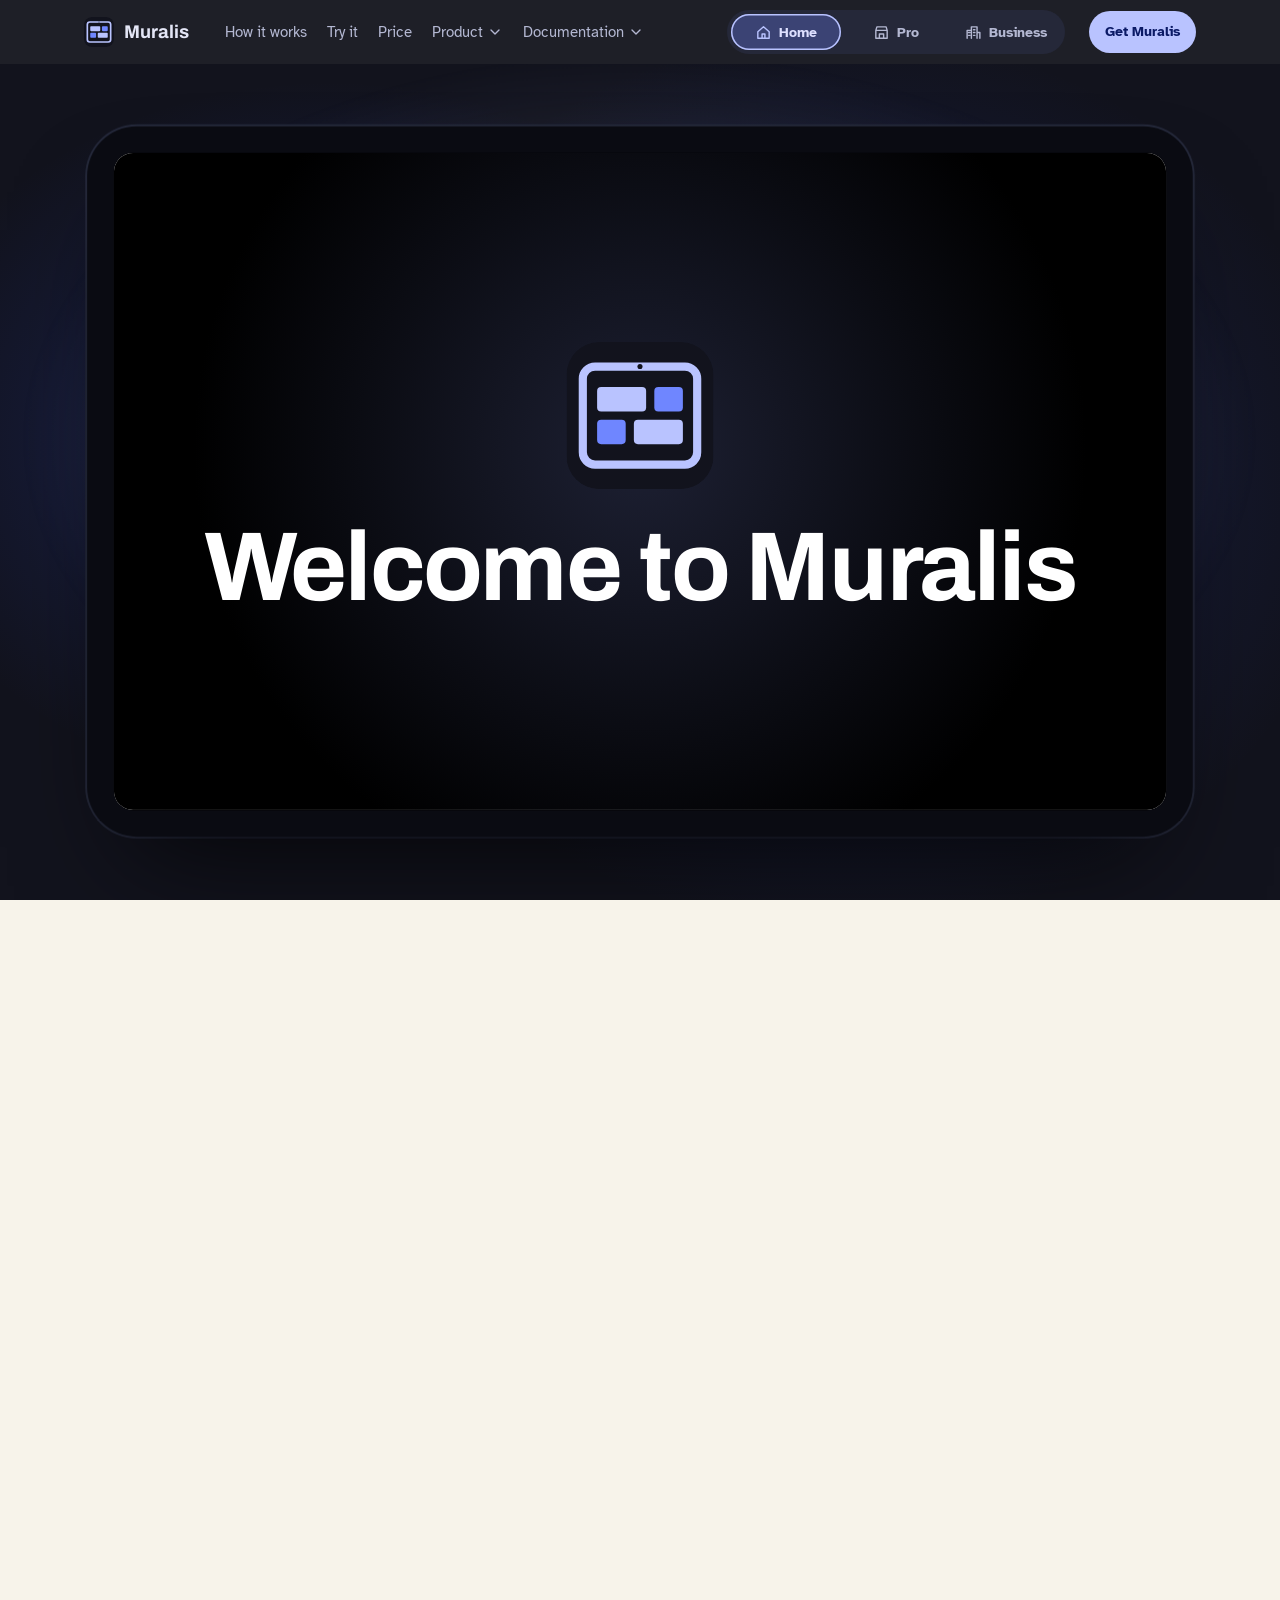
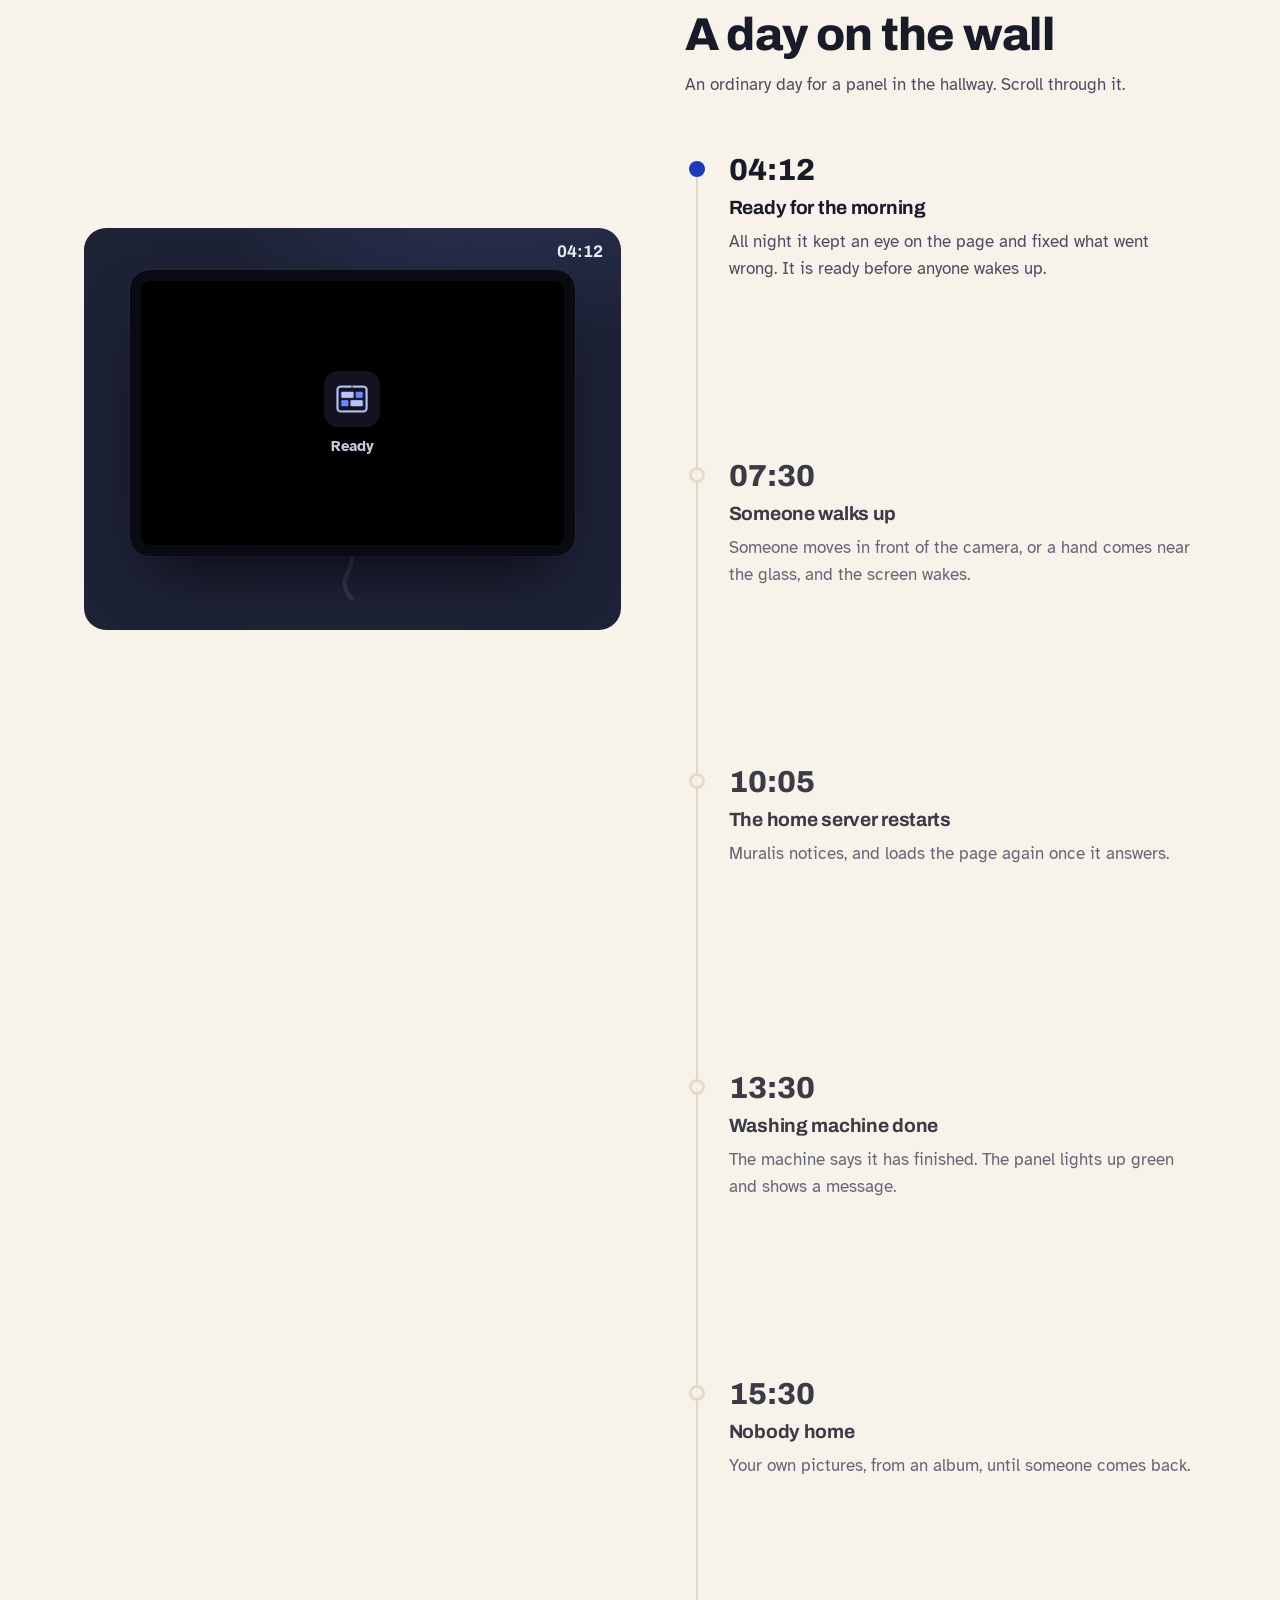
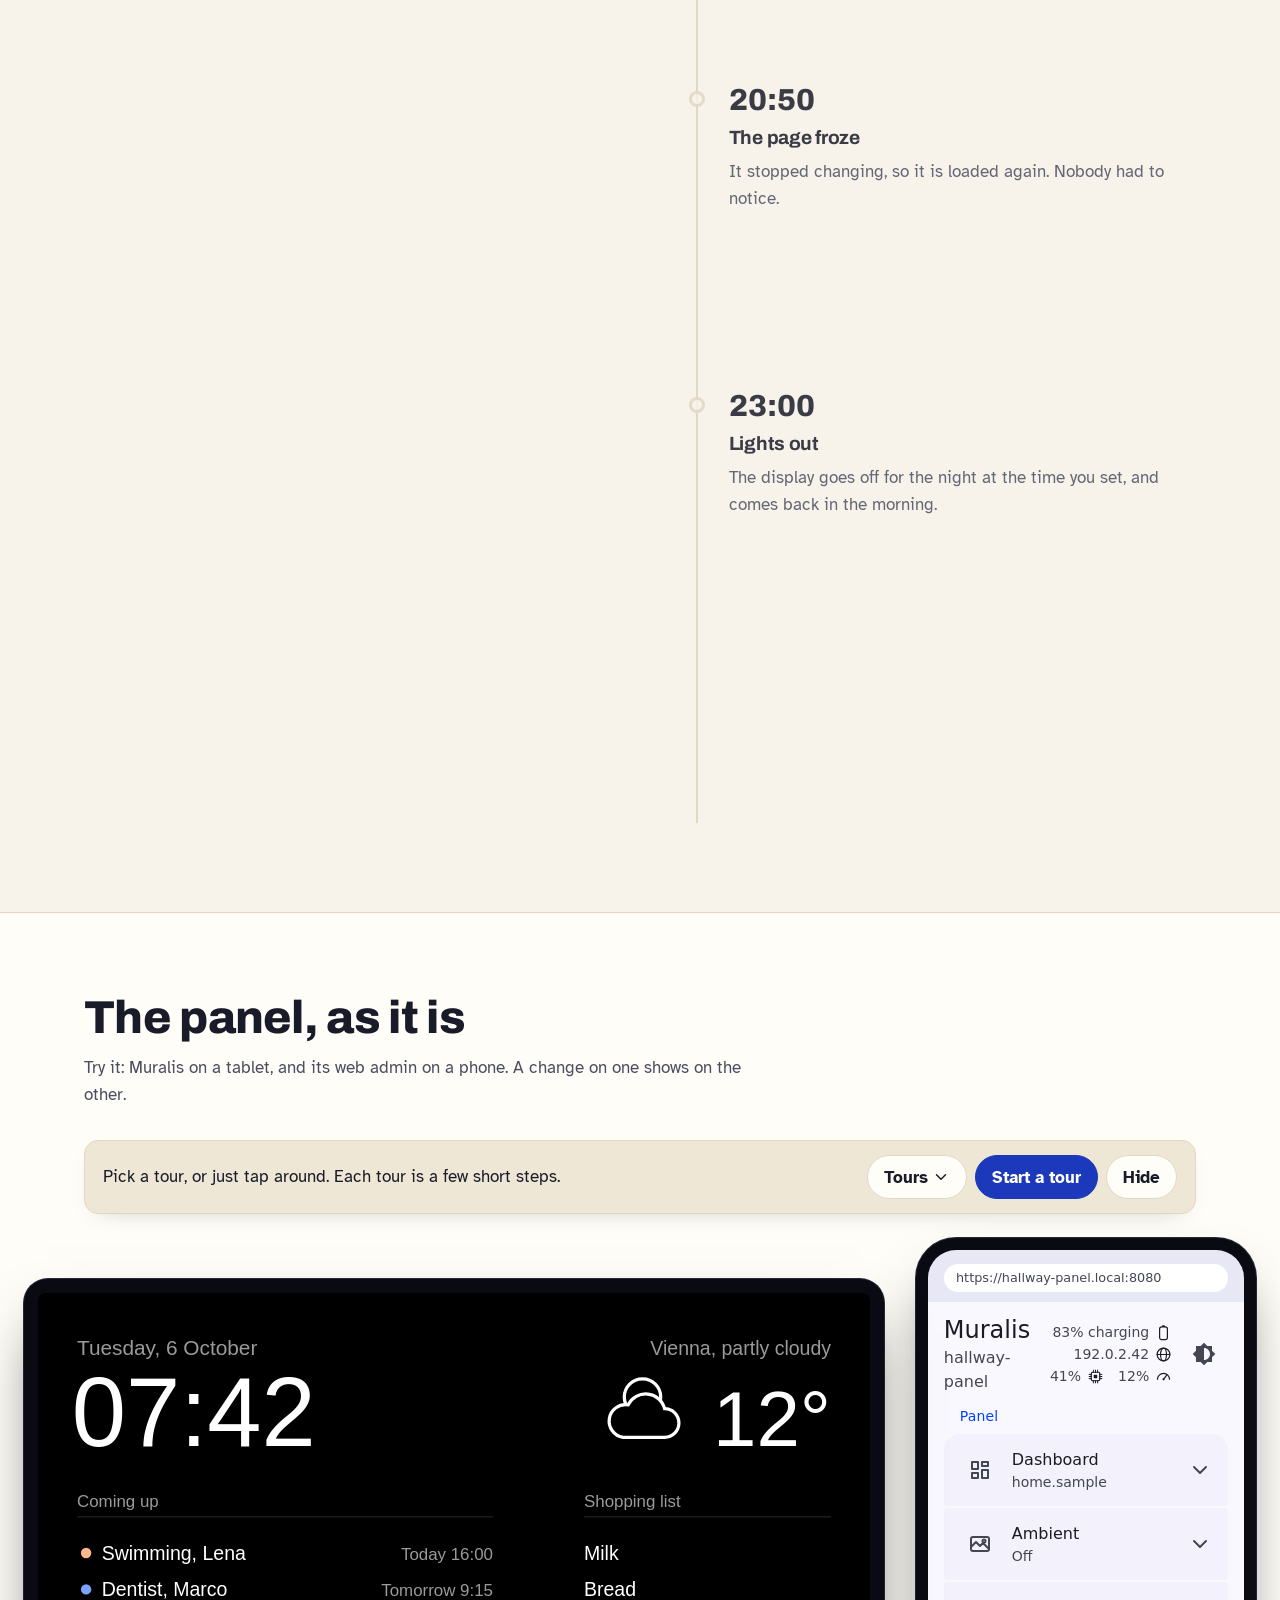
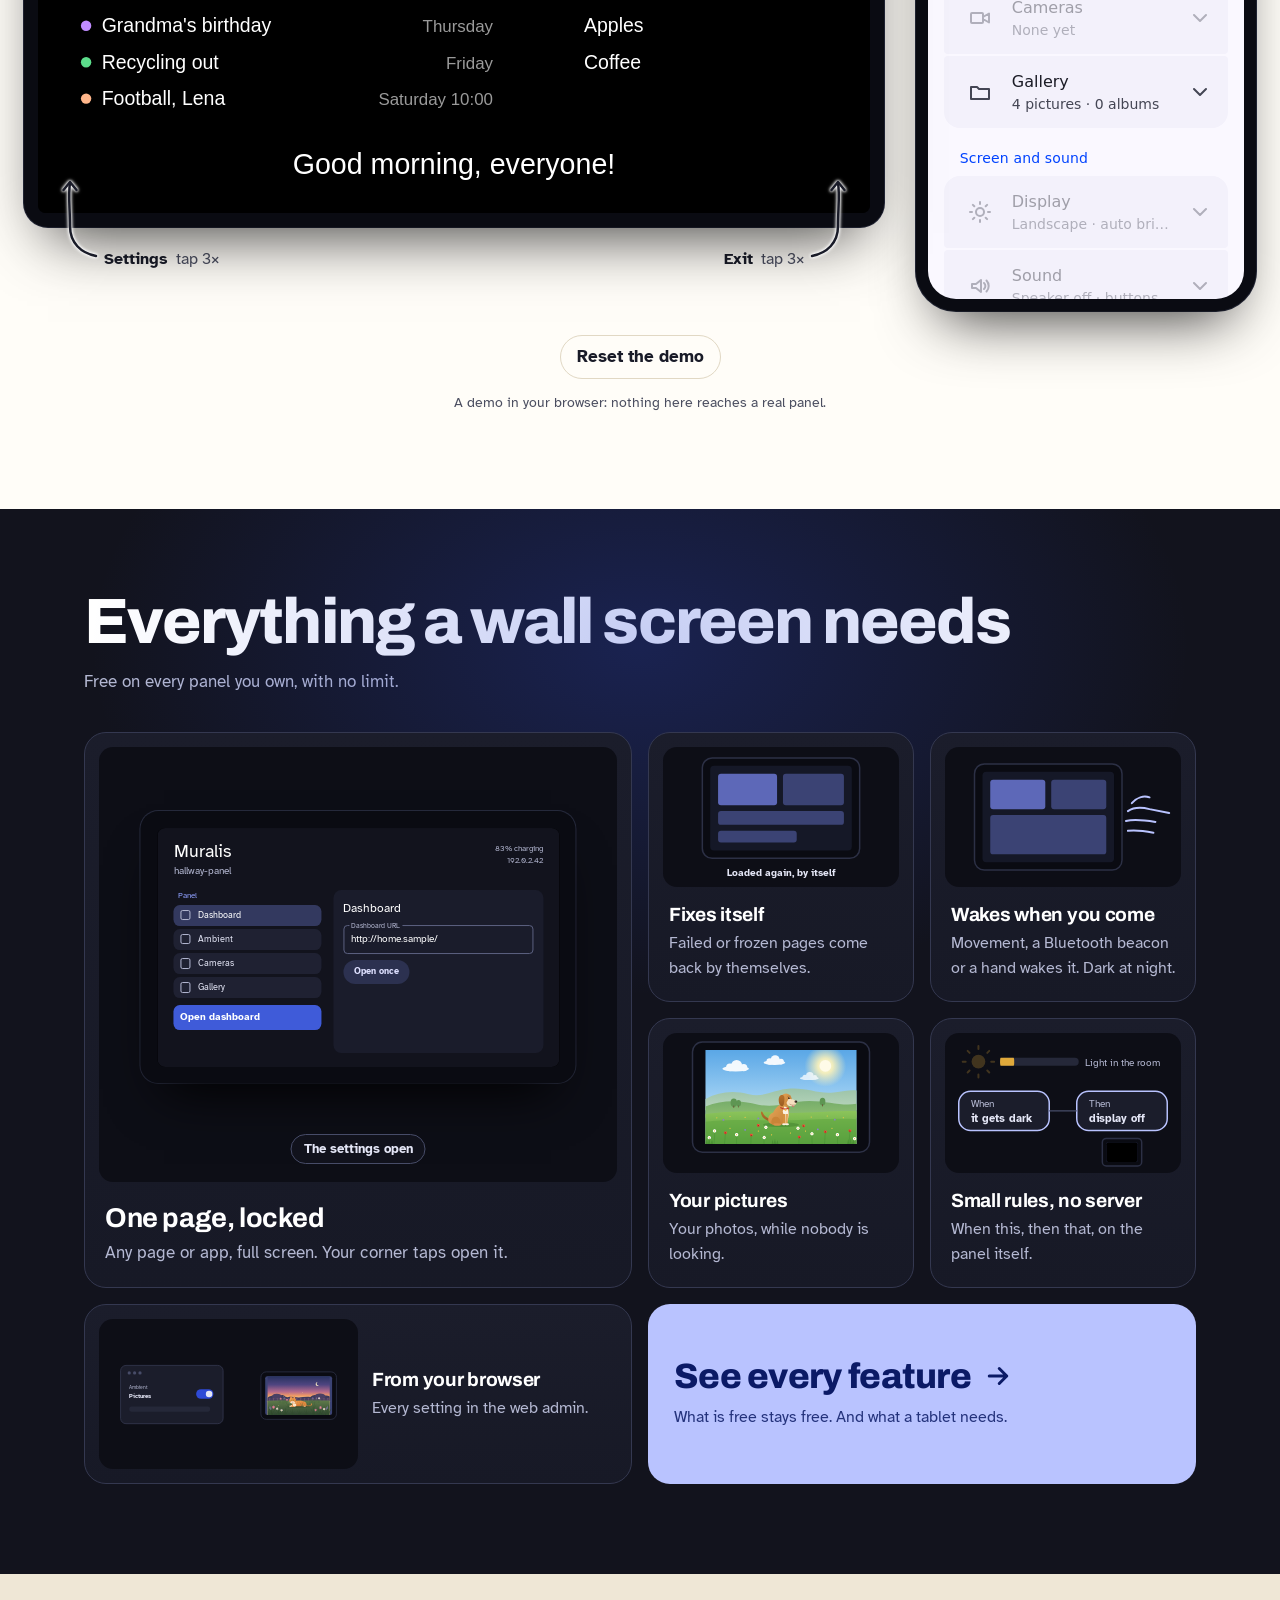
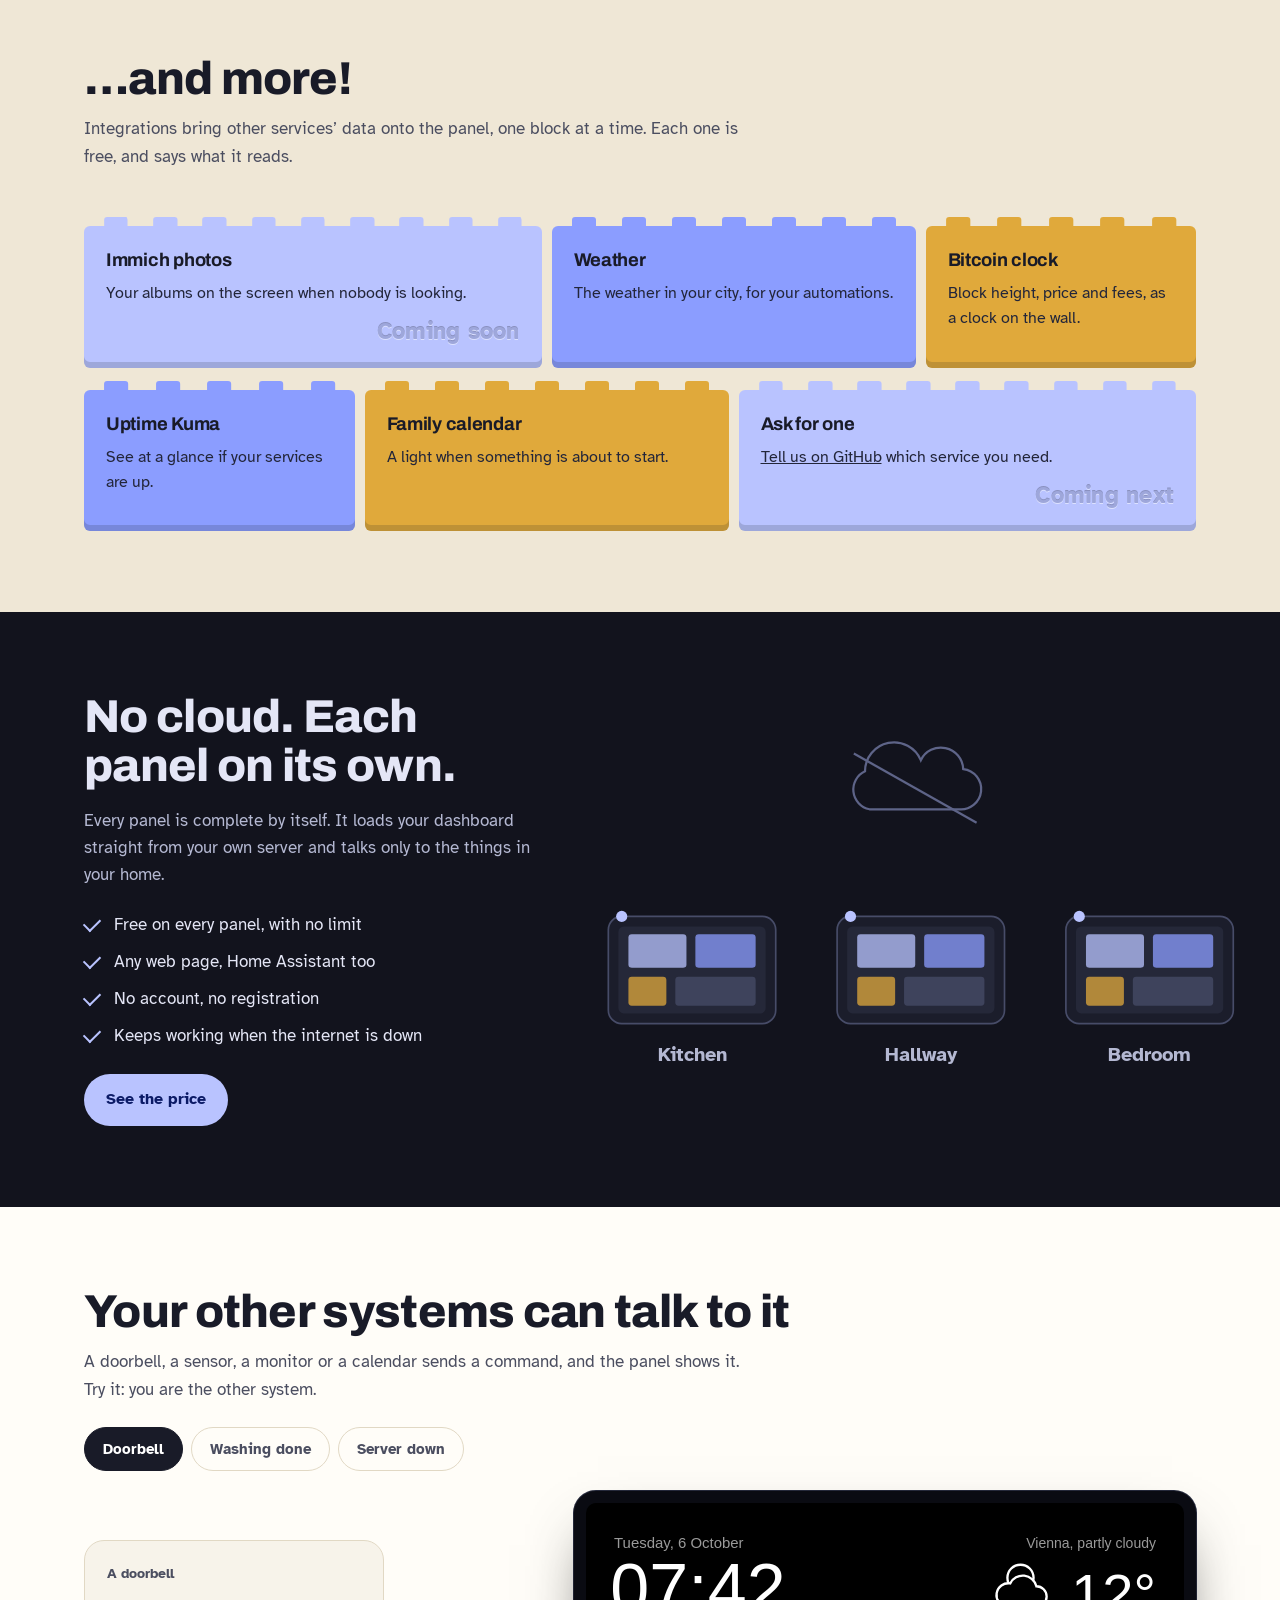
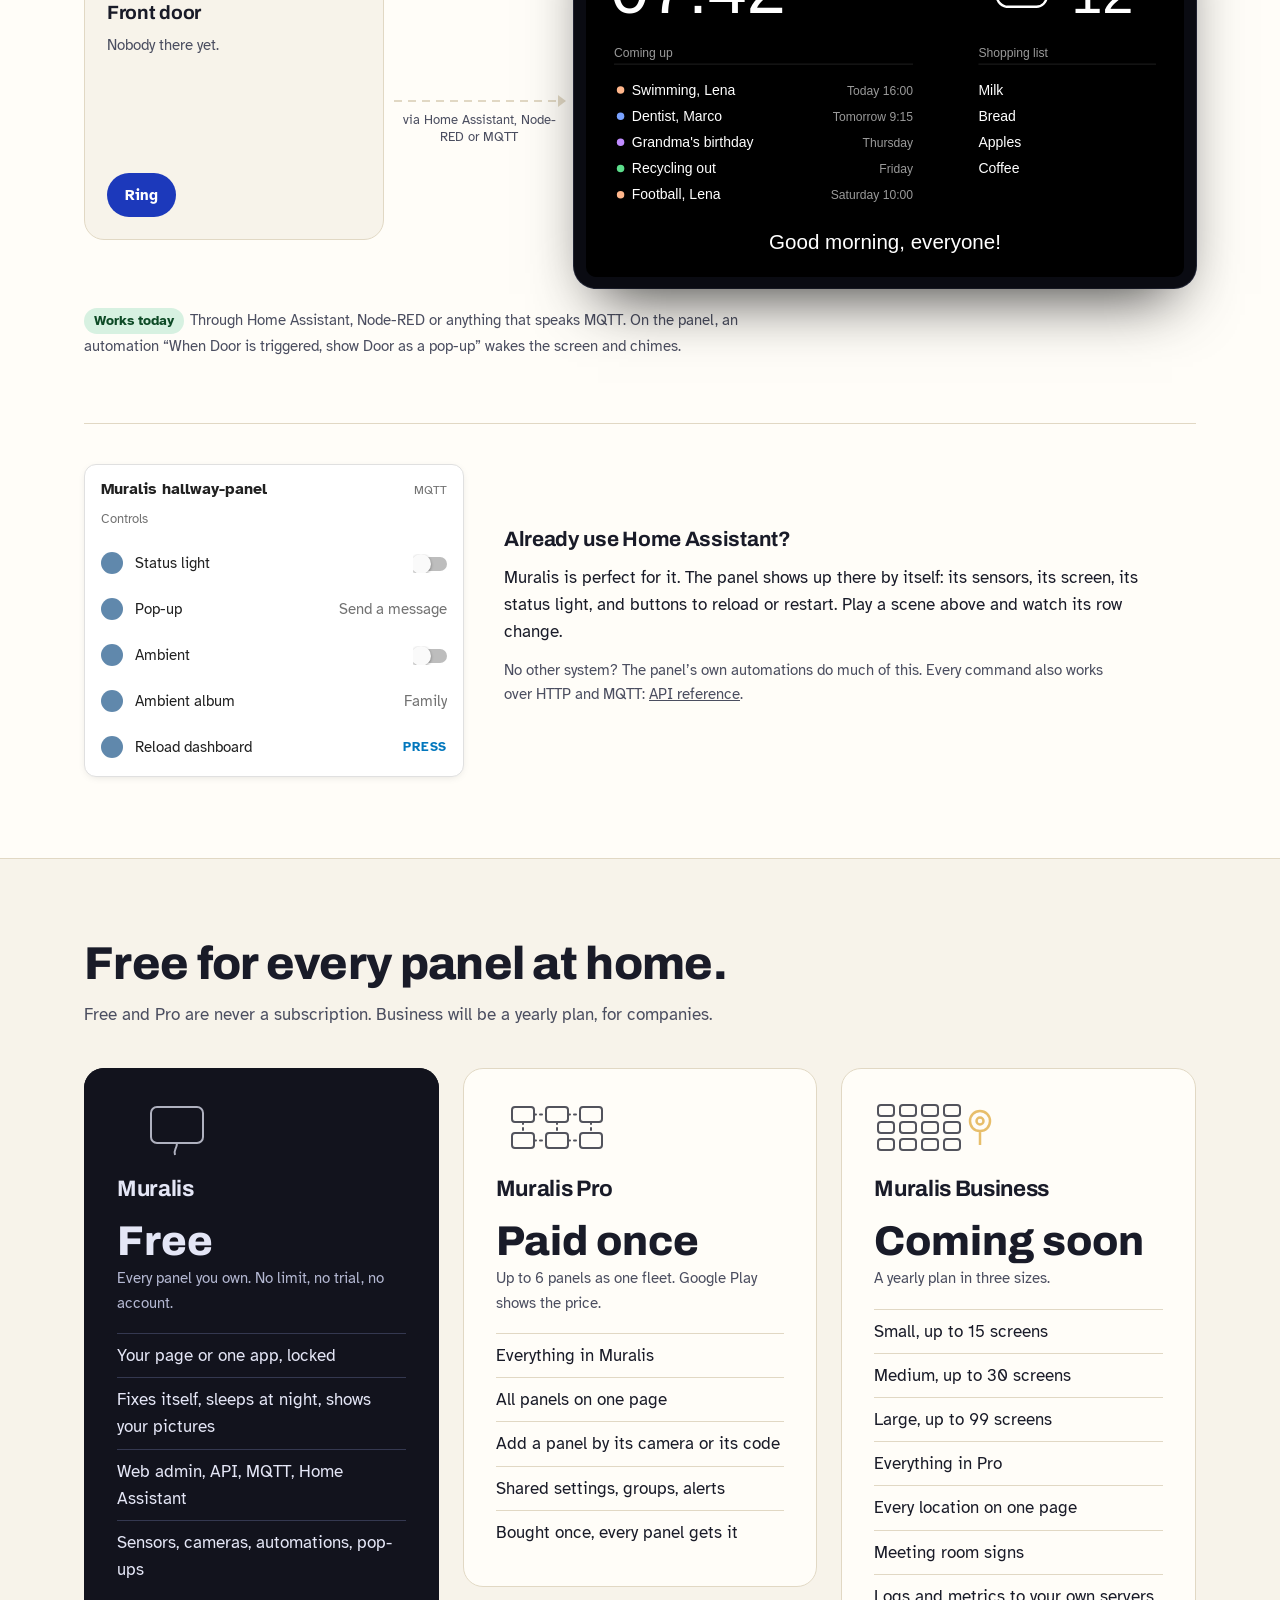
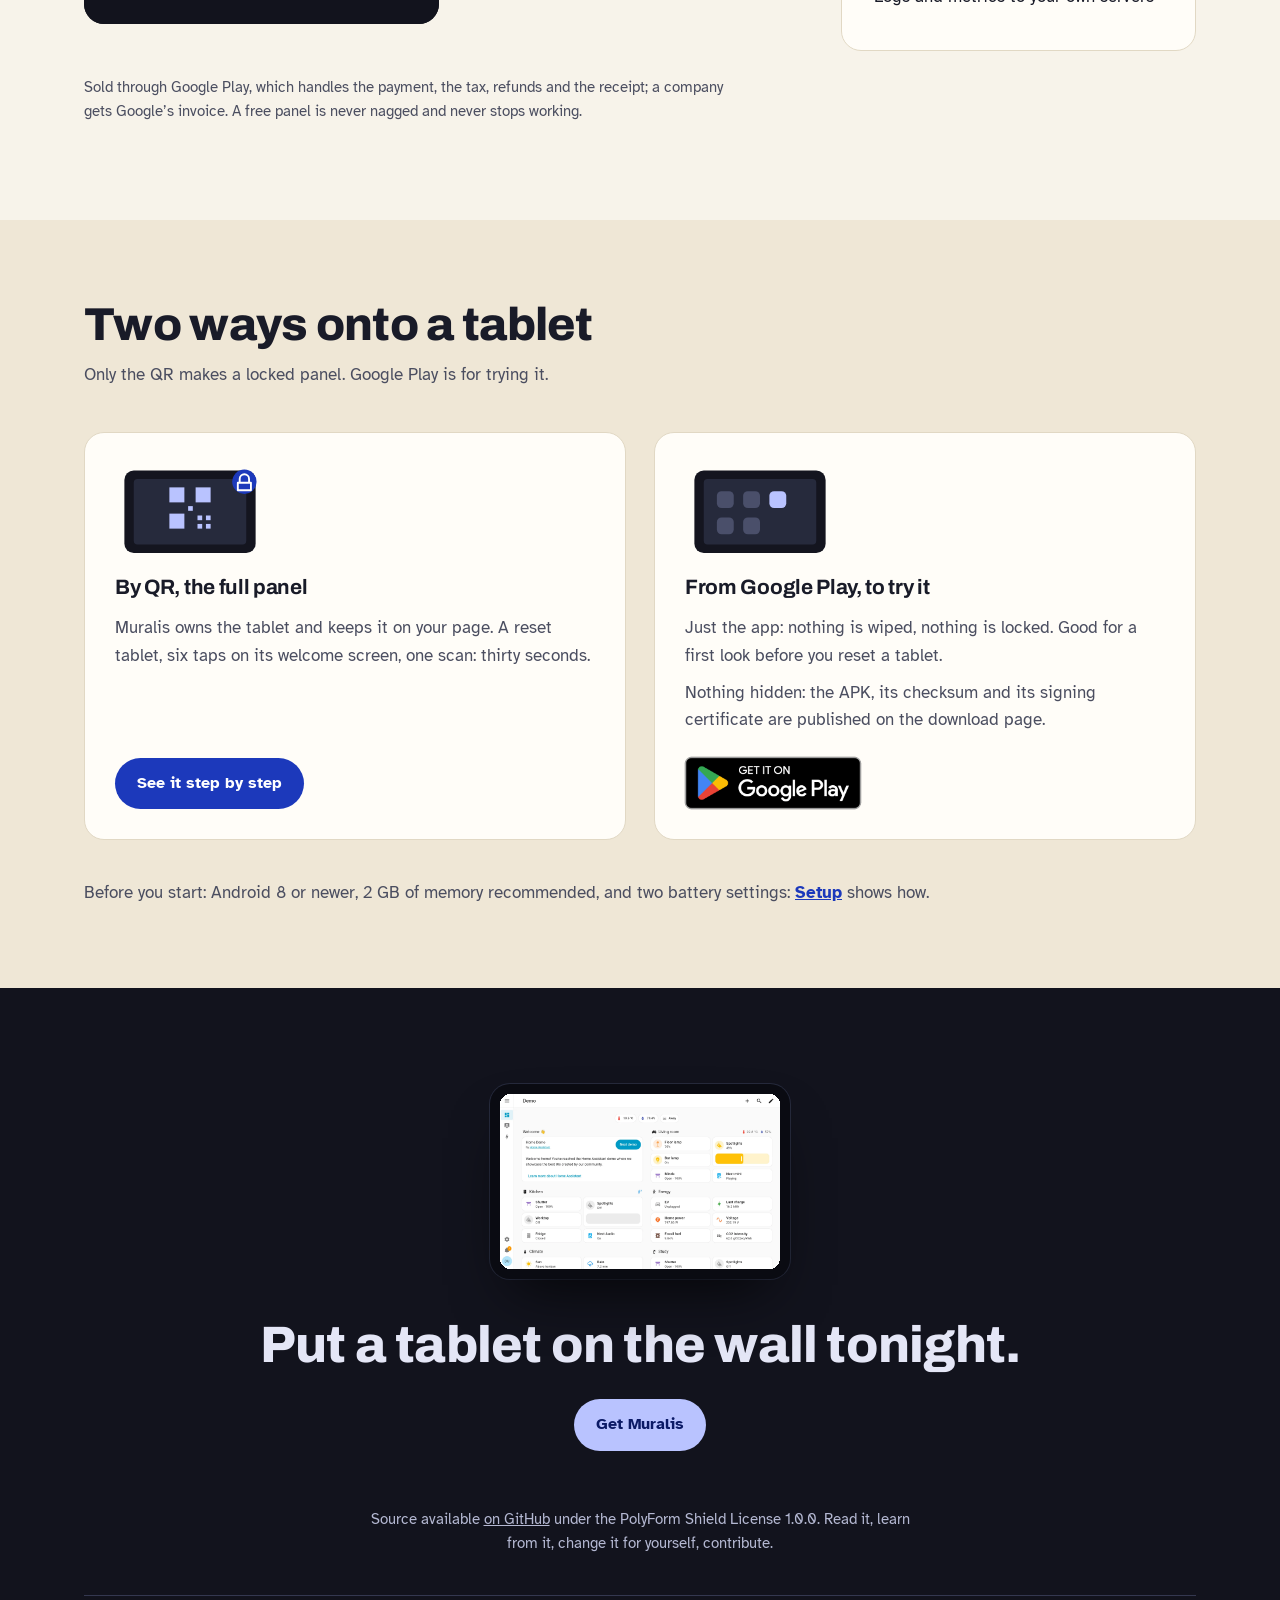
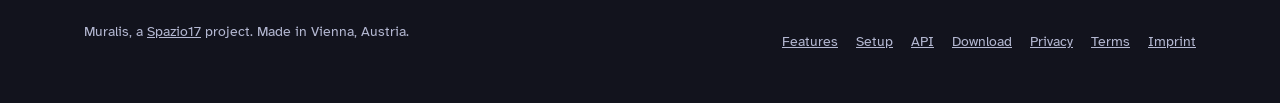
==== commit d3bde54d: "Describe Muralis 0.7.2: the new menu, albums and the Gallery, the free dashboard builder, alerts, be" ====
--- a/index.html
+++ b/index.html
@@ -4,7 +4,7 @@
 <meta charset="utf-8">
 <meta name="viewport" content="width=device-width, initial-scale=1">
 <title>Muralis, any web page or app on a tablet on the wall</title>
-<meta name="description" content="Muralis turns an Android tablet into a wall panel for any web page or app and keeps it there: locked, self-recovering, run from your own network. Free on every panel; Pro puts up to six on one page. No cloud. Made in Austria.">
+<meta name="description" content="With Muralis, any Android screen, from the smallest to the biggest, shows what matters all day and fixes itself when something goes wrong: locked, run from your own network. Free on every panel; Pro puts up to six on one page. No cloud. Made in Austria.">
 <link rel="canonical" href="https://muralis.spazio17.org/">
 <link rel="icon" href="assets/img/icon-512.png" type="image/png">
 <link rel="apple-touch-icon" href="assets/img/icon-512.png">
@@ -13,7 +13,7 @@
 <meta name="theme-color" content="#12131d">
 <meta property="og:type" content="website">
 <meta property="og:title" content="Muralis, hang it up, and leave it">
-<meta property="og:description" content="Any web page or app on a tablet on the wall. Locked, self-recovering, no cloud.">
+<meta property="og:description" content="Any Android screen, from the smallest to the biggest, shows what matters all day and fixes itself when something goes wrong. No cloud.">
 <meta property="og:url" content="https://muralis.spazio17.org/">
 <meta property="og:image" content="https://muralis.spazio17.org/assets/img/feature-graphic.png">
 <meta property="og:image:width" content="1024">
@@ -43,7 +43,7 @@
 <header class="hero dark">
  <div class="in">
   <h1>Muralis</h1>
-  <div data-for="home"><p class="line"><span>The free kiosk app for Android tablets.</span> <span>No cloud.</span></p><p class="lead">Any web page or app on the wall, always on, fixing itself when something goes wrong. A dashboard, a board, or any page you like.</p></div><div data-for="pro"><p class="line"><span>Up to six screens, managed from one.</span> <span>Bought once. No cloud.</span></p><p class="lead">A practice, a shop, a workshop, a big home: up to six panels, set and watched from any of them, bought once.</p></div><div data-for="business"><p class="line"><span>Screens for every room of your company.</span> <span>Coming soon.</span></p><p class="lead">For companies with many screens in several places: every location on one page, the logs on your own servers. A yearly plan, coming after Pro.</p></div>
+  <div data-for="home"><p class="line"><span>The free kiosk app for Android tablets.</span> <span>No cloud.</span></p><p class="lead">Any Android screen, from the smallest to the biggest, shows what matters all day and fixes itself when something goes wrong.</p></div><div data-for="pro"><p class="line"><span>Up to six screens, managed from one.</span> <span>Bought once. No cloud.</span></p><p class="lead">A practice, a shop, a workshop, a big home: up to six panels, set and watched from any of them, bought once.</p></div><div data-for="business"><p class="line"><span>Screens for every room of your company.</span> <span>Coming soon.</span></p><p class="lead">For companies with many screens in several places: every location on one page, the logs on your own servers. A yearly plan, coming after Pro.</p></div>
   <div class="acts"><a class="btn primary" href="#install">Get Muralis</a><a class="btn quiet" href="#day">See how it works</a></div>
   <ul class="facts" data-for="home"><li><svg viewBox="0 0 24 24" aria-hidden="true"><path d="M5 12l5 5 9-10"/></svg>Android 8 and up</li><li><svg viewBox="0 0 24 24" aria-hidden="true"><path d="M5 12l5 5 9-10"/></svg>Free on every panel</li><li><svg viewBox="0 0 24 24" aria-hidden="true"><path d="M5 12l5 5 9-10"/></svg>No account</li><li><svg viewBox="0 0 24 24" aria-hidden="true"><path d="M5 12l5 5 9-10"/></svg>No cloud</li></ul><ul class="facts" data-for="pro"><li><svg viewBox="0 0 24 24" aria-hidden="true"><path d="M5 12l5 5 9-10"/></svg>One purchase</li><li><svg viewBox="0 0 24 24" aria-hidden="true"><path d="M5 12l5 5 9-10"/></svg>Up to 6 panels</li><li><svg viewBox="0 0 24 24" aria-hidden="true"><path d="M5 12l5 5 9-10"/></svg>Managed from any of them</li><li><svg viewBox="0 0 24 24" aria-hidden="true"><path d="M5 12l5 5 9-10"/></svg>No cloud</li></ul><ul class="facts" data-for="business"><li><svg viewBox="0 0 24 24" aria-hidden="true"><path d="M5 12l5 5 9-10"/></svg>Coming soon</li><li><svg viewBox="0 0 24 24" aria-hidden="true"><path d="M5 12l5 5 9-10"/></svg>Up to 99 screens</li><li><svg viewBox="0 0 24 24" aria-hidden="true"><path d="M5 12l5 5 9-10"/></svg>Every location on one page</li><li><svg viewBox="0 0 24 24" aria-hidden="true"><path d="M5 12l5 5 9-10"/></svg>No cloud</li></ul>
  </div>
@@ -73,7 +73,7 @@
  <div>
   <div class="day-head"><h2 class="big">A day on the wall</h2>
   <p class="intro" data-for="home">An ordinary day for a panel in the hallway. Scroll through it.</p><p class="intro" data-for="pro">An ordinary day for the screen in a waiting room. Scroll through it.</p><p class="intro" data-for="business">An ordinary day for the screen beside a meeting room. Scroll through it.</p></div>
-  <ol class="steps" data-for="home"><li class="step" data-state="ready" data-time="04:12"><time>04:12</time><h3>Ready for the morning</h3><p>All night it kept an eye on the page and fixed what went wrong. It is ready before anyone wakes up.</p></li><li class="step" data-state="wake" data-time="07:30"><time>07:30</time><h3>Someone walks up</h3><p>Someone moves in front of the camera, or a hand comes near the glass, and the screen wakes.</p></li><li class="step" data-state="reload" data-time="10:05"><time>10:05</time><h3>The home server restarts</h3><p>Muralis notices, and loads the page again once it answers.</p></li><li class="step" data-state="notify" data-time="13:30"><time>13:30</time><h3>Washing machine done</h3><p>The machine says it has finished. The panel lights up green and shows a message.</p></li><li class="step" data-state="ambient" data-time="15:30"><time>15:30</time><h3>Nobody home</h3><p>Your own pictures, from a playlist, until someone comes back.</p></li><li class="step" data-state="frozen" data-time="20:50"><time>20:50</time><h3>The page froze</h3><p>It stopped changing, so it is loaded again. Nobody had to notice.</p></li><li class="step" data-state="off" data-time="23:00"><time>23:00</time><h3>Lights out</h3><p>The display goes off for the night at the time you set, and comes back in the morning.</p></li></ol><ol class="steps" data-for="pro"><li class="step" data-state="ready" data-time="06:45"><time>06:45</time><h3>Ready before the doors open</h3><p>All night it kept an eye on the page and fixed what went wrong. It is ready before the first patient arrives.</p></li><li class="step" data-state="wake" data-time="08:00"><time>08:00</time><h3>The first patient</h3><p>Someone walks in, and the screen wakes with the queue.</p></li><li class="step" data-state="reload" data-time="10:05"><time>10:05</time><h3>The booking server restarts</h3><p>Muralis waits, and loads the page again once the server answers.</p></li><li class="step" data-state="notify" data-time="11:15"><time>11:15</time><h3>Running late</h3><p>The doctor is behind. The panel lights up amber and tells the waiting room how long.</p></li><li class="step" data-state="ambient" data-time="12:30"><time>12:30</time><h3>Lunch break</h3><p>Nobody waiting: your own pictures, until the afternoon.</p></li><li class="step" data-state="frozen" data-time="15:20"><time>15:20</time><h3>The page froze</h3><p>It stopped changing, so it is loaded again. Nobody had to notice.</p></li><li class="step" data-state="off" data-time="18:30"><time>18:30</time><h3>Closed</h3><p>The screens go off for the night. If one of them went offline today, you were told once.</p></li></ol><ol class="steps" data-for="business"><li class="step" data-state="ready" data-time="06:30"><time>06:30</time><h3>Ready before you are</h3><p>All night every screen kept an eye on its page and fixed what went wrong. All are ready before the first person arrives.</p></li><li class="step" data-state="wake" data-time="08:45"><time>08:45</time><h3>The first meeting</h3><p>Someone walks up, and the screen wakes with the day's bookings.</p></li><li class="step" data-state="reload" data-time="10:05"><time>10:05</time><h3>The booking system restarts</h3><p>Muralis waits, and loads the page again once the server answers.</p></li><li class="step" data-state="ambient" data-time="12:30"><time>12:30</time><h3>Lunch break</h3><p>Nobody around: your own pictures, until someone comes back.</p></li><li class="step" data-state="notify" data-time="13:55"><time>13:55</time><h3>The next meeting is close</h3><p>Five minutes before the next booking, the panel lights up red and says who comes next.</p></li><li class="step" data-state="frozen" data-time="16:10"><time>16:10</time><h3>The page froze</h3><p>It stopped changing, so it is loaded again. Nobody had to call IT.</p></li><li class="step" data-state="off" data-time="19:00"><time>19:00</time><h3>Closing time</h3><p>The screens go off for the night, and are back on in the morning.</p></li></ol>
+  <ol class="steps" data-for="home"><li class="step" data-state="ready" data-time="04:12"><time>04:12</time><h3>Ready for the morning</h3><p>All night it kept an eye on the page and fixed what went wrong. It is ready before anyone wakes up.</p></li><li class="step" data-state="wake" data-time="07:30"><time>07:30</time><h3>Someone walks up</h3><p>Someone moves in front of the camera, or a hand comes near the glass, and the screen wakes.</p></li><li class="step" data-state="reload" data-time="10:05"><time>10:05</time><h3>The home server restarts</h3><p>Muralis notices, and loads the page again once it answers.</p></li><li class="step" data-state="notify" data-time="13:30"><time>13:30</time><h3>Washing machine done</h3><p>The machine says it has finished. The panel lights up green and shows a message.</p></li><li class="step" data-state="ambient" data-time="15:30"><time>15:30</time><h3>Nobody home</h3><p>Your own pictures, from an album, until someone comes back.</p></li><li class="step" data-state="frozen" data-time="20:50"><time>20:50</time><h3>The page froze</h3><p>It stopped changing, so it is loaded again. Nobody had to notice.</p></li><li class="step" data-state="off" data-time="23:00"><time>23:00</time><h3>Lights out</h3><p>The display goes off for the night at the time you set, and comes back in the morning.</p></li></ol><ol class="steps" data-for="pro"><li class="step" data-state="ready" data-time="06:45"><time>06:45</time><h3>Ready before the doors open</h3><p>All night it kept an eye on the page and fixed what went wrong. It is ready before the first patient arrives.</p></li><li class="step" data-state="wake" data-time="08:00"><time>08:00</time><h3>The first patient</h3><p>Someone walks in, and the screen wakes with the queue.</p></li><li class="step" data-state="reload" data-time="10:05"><time>10:05</time><h3>The booking server restarts</h3><p>Muralis waits, and loads the page again once the server answers.</p></li><li class="step" data-state="notify" data-time="11:15"><time>11:15</time><h3>Running late</h3><p>The doctor is behind. The panel lights up amber and tells the waiting room how long.</p></li><li class="step" data-state="ambient" data-time="12:30"><time>12:30</time><h3>Lunch break</h3><p>Nobody waiting: your own pictures, until the afternoon.</p></li><li class="step" data-state="frozen" data-time="15:20"><time>15:20</time><h3>The page froze</h3><p>It stopped changing, so it is loaded again. Nobody had to notice.</p></li><li class="step" data-state="off" data-time="18:30"><time>18:30</time><h3>Closed</h3><p>The screens go off for the night. If one of them went offline today, you were told once.</p></li></ol><ol class="steps" data-for="business"><li class="step" data-state="ready" data-time="06:30"><time>06:30</time><h3>Ready before you are</h3><p>All night every screen kept an eye on its page and fixed what went wrong. All are ready before the first person arrives.</p></li><li class="step" data-state="wake" data-time="08:45"><time>08:45</time><h3>The first meeting</h3><p>Someone walks up, and the screen wakes with the day's bookings.</p></li><li class="step" data-state="reload" data-time="10:05"><time>10:05</time><h3>The booking system restarts</h3><p>Muralis waits, and loads the page again once the server answers.</p></li><li class="step" data-state="ambient" data-time="12:30"><time>12:30</time><h3>Lunch break</h3><p>Nobody around: your own pictures, until someone comes back.</p></li><li class="step" data-state="notify" data-time="13:55"><time>13:55</time><h3>The next meeting is close</h3><p>Five minutes before the next booking, the panel lights up red and says who comes next.</p></li><li class="step" data-state="frozen" data-time="16:10"><time>16:10</time><h3>The page froze</h3><p>It stopped changing, so it is loaded again. Nobody had to call IT.</p></li><li class="step" data-state="off" data-time="19:00"><time>19:00</time><h3>Closing time</h3><p>The screens go off for the night, and are back on in the morning.</p></li></ol>
  </div>
 </div></section>
 
@@ -116,7 +116,7 @@
      <span class="ring r1" style="left:7%;top:92%"></span><span class="ring r2" style="left:7%;top:92%"></span><span class="ring r3" style="left:7%;top:92%"></span>
      <div class="set h1" aria-hidden="true">
       <div class="ab"><div><b>Muralis</b><small>hallway-panel</small></div><span>83% charging<br>192.0.2.42</span></div>
-      <div class="nav"><div class="lab">What the panel shows</div><div class="row on"><i></i>Dashboard</div><div class="row"><i></i>Display</div><div class="row"><i></i>Ambient</div><div class="row"><i></i>Way out</div><div class="od">Open dashboard</div></div>
+      <div class="nav"><div class="lab">Panel</div><div class="row on"><i></i>Dashboard</div><div class="row"><i></i>Ambient</div><div class="row"><i></i>Cameras</div><div class="row"><i></i>Gallery</div><div class="od">Open dashboard</div></div>
       <div class="det"><b>Dashboard</b><div class="fld"><em>Dashboard URL</em>http://home.sample/</div><span class="btn2">Open once</span></div>
      </div>
     </div></div>
@@ -144,7 +144,7 @@
     <g class="lit"><rect class="s-glass" x="38" y="24" width="134" height="92" rx="4"/><rect class="s-block b" x="46" y="32" width="56" height="30" rx="3"/><rect class="s-block" x="108" y="32" width="56" height="30" rx="3"/><rect class="s-block" x="46" y="68" width="118" height="40" rx="3"/></g>
     <g class="hand"><path d="M186 64c6-4 14-4 22-2l20 4M184 74c8-2 18-1 30 1M186 84c8-1 16 0 26 2M190 56c5-6 12-8 18-6" class="s-stroke"/></g>
    </svg></div>
-   <div class="txt"><h3>Wakes when you come</h3><p>Movement or a hand wakes it. Dark at night.</p></div></article>
+   <div class="txt"><h3>Wakes when you come</h3><p>Movement, a Bluetooth beacon or a hand wakes it. Dark at night.</p></div></article>
 
   <article class="tile" style="--i:3"><div class="scene">
    <svg viewBox="0 0 240 140" aria-hidden="true">
@@ -264,7 +264,7 @@
     </g>
     <g class="play"><circle cx="240" cy="75" r="22" fill="rgba(18,19,29,.85)" stroke="#b9c3ff" stroke-width="2"/><path d="M233 64l17 11-17 11z" fill="#b9c3ff"/></g>
    </svg></div>
-   <div class="txt"><h3>Pictures and videos <span class="soon">Coming</span></h3><p>Your playlist on every screen of the fleet.</p></div></article>
+   <div class="txt"><h3>Pictures and videos <span class="soon">Coming</span></h3><p>Your album on every screen of the fleet.</p></div></article>
 
   <a class="cta" href="features/" style="--i:6"><strong>See every feature<svg viewBox="0 0 24 24" aria-hidden="true"><path d="M5 12h14M13 6l6 6-6 6"/></svg></strong><span>Everything free, what Pro adds, and what a tablet needs.</span></a>
  </div>
@@ -289,7 +289,7 @@
     <rect class="alarm" x="50" y="20" width="140" height="82" rx="3" fill="none" stroke="#ef5b5b" stroke-width="5"/>
     <text class="s-cap" x="120" y="130" text-anchor="middle">One service is down: the frame turns red</text>
    </svg></div>
-   <div class="txt"><h3>Status boards <span class="soon">Coming</span></h3><p>Your services, red while one is down.</p></div></article>
+   <div class="txt"><h3>Status boards</h3><p>Your services, red while one is down.</p></div></article>
 
   <article class="tile" style="--i:2"><div class="scene">
    <svg viewBox="0 0 240 140" aria-hidden="true">
@@ -297,9 +297,9 @@
     <rect class="s-frame" x="100" y="16" width="124" height="92" rx="10"/><rect class="s-glass" x="107" y="23" width="110" height="78" rx="4"/>
     <rect class="s-block" x="114" y="30" width="46" height="30" rx="3"/><rect class="s-block" x="114" y="66" width="96" height="28" rx="3"/>
     <g class="newb"><rect x="164" y="30" width="46" height="30" rx="3" fill="#e0a93b"/><text x="187" y="49" text-anchor="middle" font-family="Atkinson,sans-serif" font-weight="700" font-size="9" fill="#3b2a00">Orders: 12</text></g>
-    <text class="s-cap" x="120" y="130" text-anchor="middle">Add one file: your data on the screen</text>
-   </svg></div>
-   <div class="txt"><h3>Your own systems <span class="soon">Coming</span></h3><p>Your software, in one simple file.</p></div></article>
+    <text class="s-cap" x="120" y="130" text-anchor="middle">One address: your data on the screen</text>
+   </svg></div>
+   <div class="txt"><h3>Your own systems <span class="soon">Coming</span></h3><p>A value from your software, as a block on the screen.</p></div></article>
 
   <article class="tile" style="--i:3"><div class="scene">
    <svg viewBox="0 0 240 140" aria-hidden="true">
@@ -343,8 +343,8 @@
 
 <section class="more" id="more"><div class="in">
  <h2 class="big">…and more!</h2>
- <p class="intro">Integrations will bring other services’ data onto the panel, one block at a time. Each one will be free, and show what it may do before you add it.</p>
- <div class="bricks" data-for="home pro"><div class="brick a" style="--w:5" tabindex="0"><h3>Immich photos</h3><p>Your albums on the screen when nobody is looking.</p><p class="may"><b>It may</b> read your albums, show pictures</p></div><div class="brick b" style="--w:4" tabindex="0"><h3>Weather</h3><p>From your own station or the service you pick.</p><p class="may"><b>It may</b> read the forecast you pick, show it</p></div><div class="brick c" style="--w:3" tabindex="0"><h3>Network folders</h3><p>Pictures straight from your NAS.</p><p class="may"><b>It may</b> read one folder you choose, show its pictures</p></div><div class="brick b" style="--w:3" tabindex="0"><h3>Uptime Kuma</h3><p>See at a glance if your services are up.</p><p class="may"><b>It may</b> read your status page, turn the light red</p></div><div class="brick c" style="--w:4" tabindex="0"><h3>Family calendar</h3><p>The next event, over the photos.</p><p class="may"><b>It may</b> read one calendar, show the next event</p></div><div class="brick a" style="--w:5" tabindex="0"><h3>Your own</h3><p>Anyone can write one, in a simple file.</p><p class="may">You decide what it may read and do</p></div></div><div class="bricks" data-for="business"><div class="brick a" style="--w:5" tabindex="0"><h3>Meeting rooms</h3><p>A room's bookings from Microsoft 365 or CalDAV.</p><p class="may"><b>It may</b> read one room’s bookings, show free or busy</p></div><div class="brick b" style="--w:4" tabindex="0"><h3>Status boards</h3><p>Uptime Kuma and your own systems, on the wall.</p><p class="may"><b>It may</b> read your status pages, turn the light red</p></div><div class="brick c" style="--w:3" tabindex="0"><h3>Weather</h3><p>For the reception screen.</p><p class="may"><b>It may</b> read the forecast you pick, show it</p></div><div class="brick b" style="--w:3" tabindex="0"><h3>Company calendar</h3><p>Today's events in the lobby.</p><p class="may"><b>It may</b> read one calendar, show today’s events</p></div><div class="brick c" style="--w:4" tabindex="0"><h3>Network folders</h3><p>Signage pictures from your file server.</p><p class="may"><b>It may</b> read one folder you choose, show its pictures</p></div><div class="brick a" style="--w:5" tabindex="0"><h3>Your own</h3><p>Connect your own software.</p><p class="may">You decide what it may read and do</p></div></div>
+ <p class="intro">Integrations bring other services’ data onto the panel, one block at a time. Each one is free, and says what it reads.</p>
+ <div class="bricks" data-for="home pro"><div class="brick a soon" style="--w:5" tabindex="0"><h3>Immich photos</h3><p>Your albums on the screen when nobody is looking.</p><span class="stamp">Coming soon</span><p class="may"><b>It may</b> read your albums, show pictures</p></div><div class="brick b" style="--w:4" tabindex="0"><h3>Weather</h3><p>The weather in your city, for your automations.</p><p class="may"><b>It may</b> read the weather of your city</p></div><div class="brick c" style="--w:3" tabindex="0"><h3>Bitcoin clock</h3><p>Block height, price and fees, as a clock on the wall.</p><p class="may"><b>It may</b> read the Bitcoin network from mempool.space or your own server</p></div><div class="brick b" style="--w:3" tabindex="0"><h3>Uptime Kuma</h3><p>See at a glance if your services are up.</p><p class="may"><b>It may</b> read your status page, turn the light red</p></div><div class="brick c" style="--w:4" tabindex="0"><h3>Family calendar</h3><p>A light when something is about to start.</p><p class="may"><b>It may</b> read one calendar from its iCal link</p></div><div class="brick a" style="--w:5" tabindex="0"><h3>Ask for one</h3><p><a href="https://github.com/spazio17/muralis/issues/new?template=integration-request.yml">Tell us on GitHub</a> which service you need.</p><p class="may">Each one is reviewed before it ships</p><span class="stamp">Coming next</span></div></div><div class="bricks" data-for="business"><div class="brick a soon" style="--w:5" tabindex="0"><h3>Meeting rooms</h3><p>A room's bookings from Microsoft 365 or CalDAV.</p><span class="stamp">Coming soon</span><p class="may"><b>It may</b> read one room’s bookings, show free or busy</p></div><div class="brick b" style="--w:4" tabindex="0"><h3>Status boards</h3><p>Uptime Kuma and your own systems, on the wall.</p><p class="may"><b>It may</b> read your status pages, turn the light red</p></div><div class="brick c" style="--w:3" tabindex="0"><h3>Weather</h3><p>The weather in your city, for your automations.</p><p class="may"><b>It may</b> read the weather of your city</p></div><div class="brick b" style="--w:3" tabindex="0"><h3>Company calendar</h3><p>Busy or free, at the door.</p><p class="may"><b>It may</b> read one calendar from its iCal link</p></div><div class="brick c soon" style="--w:4" tabindex="0"><h3>Network folders</h3><p>Signage pictures from your file server.</p><span class="stamp">Coming soon</span><p class="may"><b>It may</b> read one folder you choose, show its pictures</p></div><div class="brick a" style="--w:5" tabindex="0"><h3>Your own software</h3><p>A value from your own address, or <a href="https://github.com/spazio17/muralis/issues/new?template=integration-request.yml">ask for an integration</a>.</p><p class="may"><b>It may</b> read the one address you give it</p></div></div>
 </div></section>
 
 <section class="fleet dark" id="fleet"><div class="in">
@@ -357,13 +357,13 @@
  <div data-for="pro">
   <h2 class="big">Muralis is the server</h2>
   <p>Up to six panels become one fleet, managed from the web admin of any of them. They trust each other by their own keys: nothing to install, nothing to register, nothing in a cloud.</p>
-  <ul><li>Share the page, MQTT, the web admin, the display, Ambient and the alerts, with all or with a group</li><li>One address for all: <code>{panel.name}</code> gives each panel its own page</li><li>Alerts when a panel goes offline or its page fails</li><li>A new panel joins by its camera, or by typing a code</li></ul>
+  <ul><li>Share the page, MQTT, the web admin, the display, Ambient and the alerts, with all or with a group</li><li>One address for all: <code>{panel.name}</code> gives each panel its own page</li><li>Alerts to your phone or a chat when a panel goes offline or its page fails</li><li>A new panel joins by its camera, or by typing a code</li></ul>
   <a class="btn primary" href="#price">See the price</a>
  </div>
  <div data-for="business">
   <h2 class="big">Every location, one page</h2>
   <p>Coming after Pro: many screens in many places, each place its own fleet, all on one page. The logs and the numbers go to your own servers.</p>
-  <ul><li>Up to 99 screens, in as many places as you have</li><li>A dashboard builder for your rooms and receptions</li><li>Logs and metrics to your own servers</li><li>Still no cloud and no account</li></ul>
+  <ul><li>Up to 99 screens, in as many places as you have</li><li>Meeting room signs from Microsoft 365</li><li>Logs and metrics to your own servers</li><li>Still no cloud and no account</li></ul>
   <a class="btn primary" href="#price">See the price</a>
  </div>
  <svg class="net" data-for="home" viewBox="0 0 600 340" role="img" aria-label="Three panels at home, each complete on its own, with no cloud"><g class="nocloud"><path d="M250 46 a26 26 0 0 1 50-10 a20 20 0 0 1 38 8 a18 18 0 0 1-4 36 h-80 a18 18 0 0 1-4-34z"/><path d="M240 30 L350 92"/></g><path class="panel" d="M32 176 H158 A12 12 0 0 1 170 188 V260 A12 12 0 0 1 158 272 H32 A12 12 0 0 1 20 260 V188 A12 12 0 0 1 32 176 Z"/><rect class="scr" x="29" y="185" width="132" height="78" rx="5"/><rect class="tile" x="38" y="192" width="52" height="30" rx="3" fill="#b9c3ff"/><rect class="tile" x="98" y="192" width="54" height="30" rx="3" fill="#8b9dff"/><rect class="tile" x="38" y="230" width="34" height="26" rx="3" fill="#e0a93b"/><rect class="tile" x="80" y="230" width="72" height="26" rx="3" fill="#474c68"/><text x="95" y="306" text-anchor="middle">Kitchen</text><circle class="orbit o1" r="5" style="offset-path:path('M32 176 H158 A12 12 0 0 1 170 188 V260 A12 12 0 0 1 158 272 H32 A12 12 0 0 1 20 260 V188 A12 12 0 0 1 32 176 Z')"/><path class="panel" d="M237 176 H363 A12 12 0 0 1 375 188 V260 A12 12 0 0 1 363 272 H237 A12 12 0 0 1 225 260 V188 A12 12 0 0 1 237 176 Z"/><rect class="scr" x="234" y="185" width="132" height="78" rx="5"/><rect class="tile" x="243" y="192" width="52" height="30" rx="3" fill="#b9c3ff"/><rect class="tile" x="303" y="192" width="54" height="30" rx="3" fill="#8b9dff"/><rect class="tile" x="243" y="230" width="34" height="26" rx="3" fill="#e0a93b"/><rect class="tile" x="285" y="230" width="72" height="26" rx="3" fill="#474c68"/><text x="300" y="306" text-anchor="middle">Hallway</text><circle class="orbit o2" r="5" style="offset-path:path('M237 176 H363 A12 12 0 0 1 375 188 V260 A12 12 0 0 1 363 272 H237 A12 12 0 0 1 225 260 V188 A12 12 0 0 1 237 176 Z')"/><path class="panel" d="M442 176 H568 A12 12 0 0 1 580 188 V260 A12 12 0 0 1 568 272 H442 A12 12 0 0 1 430 260 V188 A12 12 0 0 1 442 176 Z"/><rect class="scr" x="439" y="185" width="132" height="78" rx="5"/><rect class="tile" x="448" y="192" width="52" height="30" rx="3" fill="#b9c3ff"/><rect class="tile" x="508" y="192" width="54" height="30" rx="3" fill="#8b9dff"/><rect class="tile" x="448" y="230" width="34" height="26" rx="3" fill="#e0a93b"/><rect class="tile" x="490" y="230" width="72" height="26" rx="3" fill="#474c68"/><text x="505" y="306" text-anchor="middle">Bedroom</text><circle class="orbit o3" r="5" style="offset-path:path('M442 176 H568 A12 12 0 0 1 580 188 V260 A12 12 0 0 1 568 272 H442 A12 12 0 0 1 430 260 V188 A12 12 0 0 1 442 176 Z')"/></svg><svg class="net" data-for="pro" viewBox="0 0 600 400" role="img" aria-label="One place with six panels, any of them the manager, with no cloud"><g class="nocloud"><path d="M250 46 a26 26 0 0 1 50-10 a20 20 0 0 1 38 8 a18 18 0 0 1-4 36 h-80 a18 18 0 0 1-4-34z"/><path d="M240 30 L350 92"/></g><path class="place" d="M40 130 L300 76 L560 130 V350 H40 Z"/><path class="ray" d="M300 205 L95 150"/><path class="ray" d="M300 205 L95 245"/><path class="ray" d="M300 205 L505 150"/><path class="ray" d="M300 205 L505 245"/><path class="ray" d="M300 205 L300 318"/><rect class="mgr" x="254" y="176" width="92" height="58" rx="10"/><g fill="var(--sky)"><rect x="266" y="188" width="30" height="14" rx="3"/><rect x="302" y="188" width="32" height="14" rx="3"/><rect x="266" y="208" width="68" height="14" rx="3" opacity=".5"/></g><g class="pop" style="animation-delay:0.20s"><rect class="scrn" x="63" y="129" width="64" height="42" rx="7"/><rect class="scrn-in" x="69" y="135" width="52" height="30" rx="3"/></g><g class="pop" style="animation-delay:0.32s"><rect class="scrn" x="63" y="224" width="64" height="42" rx="7"/><rect class="scrn-in" x="69" y="230" width="52" height="30" rx="3"/></g><g class="pop" style="animation-delay:0.44s"><rect class="scrn" x="473" y="129" width="64" height="42" rx="7"/><rect class="scrn-in" x="479" y="135" width="52" height="30" rx="3"/></g><g class="pop" style="animation-delay:0.56s"><rect class="scrn" x="473" y="224" width="64" height="42" rx="7"/><rect class="scrn-in" x="479" y="230" width="52" height="30" rx="3"/></g><g class="pop" style="animation-delay:0.68s"><rect class="scrn" x="268" y="297" width="64" height="42" rx="7"/><rect class="scrn-in" x="274" y="303" width="52" height="30" rx="3"/></g><circle class="beam" r="5" style="offset-path:path('M300 205 L95 150');animation-delay:0.00s"/><circle class="beam" r="5" style="offset-path:path('M300 205 L95 245');animation-delay:0.35s"/><circle class="beam" r="5" style="offset-path:path('M300 205 L505 150');animation-delay:0.70s"/><circle class="beam" r="5" style="offset-path:path('M300 205 L505 245');animation-delay:1.05s"/><circle class="beam" r="5" style="offset-path:path('M300 205 L300 318');animation-delay:1.40s"/><rect class="slot" x="234" y="372" width="16" height="16" rx="4" style="animation-delay:1.20s"/><rect class="slot" x="258" y="372" width="16" height="16" rx="4" style="animation-delay:1.30s"/><rect class="slot" x="282" y="372" width="16" height="16" rx="4" style="animation-delay:1.40s"/><rect class="slot" x="306" y="372" width="16" height="16" rx="4" style="animation-delay:1.50s"/><rect class="slot" x="330" y="372" width="16" height="16" rx="4" style="animation-delay:1.60s"/><rect class="slot" x="354" y="372" width="16" height="16" rx="4" style="animation-delay:1.70s"/></svg><svg class="net" data-for="business" viewBox="0 0 620 400" role="img" aria-label="Three locations with their screens, planned for Business, all on one page, the logs going to your own server, with no cloud"><g class="nocloud"><path d="M250 46 a26 26 0 0 1 50-10 a20 20 0 0 1 38 8 a18 18 0 0 1-4 36 h-80 a18 18 0 0 1-4-34z"/><path d="M240 30 L350 92"/></g><path class="ray" d="M300 216 L90 270"/><path class="ray" d="M300 216 L270 270"/><path class="ray" d="M300 216 L450 270"/><rect class="page" x="210" y="120" width="180" height="96" rx="10"/><path d="M210 140 H390" stroke="var(--sky)" stroke-width="1.5"/><g fill="var(--sky)"><circle cx="224" cy="130" r="3"/><circle cx="236" cy="130" r="3"/><circle cx="248" cy="130" r="3"/><rect x="226" y="154" width="40" height="22" rx="3" opacity=".8"/><rect x="274" y="154" width="40" height="22" rx="3" opacity=".6"/><rect x="322" y="154" width="52" height="22" rx="3" opacity=".8"/><rect x="226" y="184" width="88" height="20" rx="3" opacity=".4"/><rect x="322" y="184" width="52" height="20" rx="3" opacity=".6"/></g><g class="pop" style="animation-delay:0.20s"><path class="site" d="M30 300 L90 270 L150 300 V372 H30 Z"/><rect class="scrn" x="40" y="316" width="28" height="18" rx="3"/><rect class="scrn" x="76" y="338" width="28" height="18" rx="3"/><rect class="scrn" x="112" y="316" width="28" height="18" rx="3"/></g><g class="pop" style="animation-delay:0.40s"><path class="site" d="M210 300 L270 270 L330 300 V372 H210 Z"/><rect class="scrn" x="220" y="316" width="28" height="18" rx="3"/><rect class="scrn" x="256" y="338" width="28" height="18" rx="3"/><rect class="scrn" x="292" y="316" width="28" height="18" rx="3"/></g><g class="pop" style="animation-delay:0.60s"><path class="site" d="M390 300 L450 270 L510 300 V372 H390 Z"/><rect class="scrn" x="400" y="316" width="28" height="18" rx="3"/><rect class="scrn" x="436" y="338" width="28" height="18" rx="3"/><rect class="scrn" x="472" y="316" width="28" height="18" rx="3"/></g><circle class="beam" r="5" style="offset-path:path('M300 216 L90 270');animation-delay:0.00s"/><circle class="beam" r="5" style="offset-path:path('M300 216 L270 270');animation-delay:0.50s"/><circle class="beam" r="5" style="offset-path:path('M300 216 L450 270');animation-delay:1.00s"/><path class="log" d="M90 372 V388 H568 V340"/><path class="log" d="M270 372 V388 H568 V340"/><path class="log" d="M450 372 V388 H568 V340"/><g><ellipse class="db" cx="568" cy="276" rx="26" ry="9"/><path class="db" d="M542 276 V330 A26 9 0 0 0 594 330 V276"/><path d="M542 294 A26 9 0 0 0 594 294 M542 312 A26 9 0 0 0 594 312" fill="none" stroke="var(--gold)" stroke-width="1.5"/></g></svg>
@@ -389,7 +389,7 @@
     <li data-ha="light"><span class="ha-ic"></span><span class="ha-name">Status light</span><span class="ha-val"><i class="ha-sw" role="img" aria-label="off"></i></span></li>
     <li data-ha="popup"><span class="ha-ic"></span><span class="ha-name">Pop-up</span><span class="ha-val ha-text">Send a message</span></li>
     <li data-ha="ambient"><span class="ha-ic"></span><span class="ha-name">Ambient</span><span class="ha-val"><i class="ha-sw" role="img" aria-label="off"></i></span></li>
-    <li data-ha="playlist"><span class="ha-ic"></span><span class="ha-name">Ambient playlist</span><span class="ha-val ha-text">Family</span></li>
+    <li data-ha="album"><span class="ha-ic"></span><span class="ha-name">Ambient album</span><span class="ha-val ha-text">Family</span></li>
     <li data-ha="reload"><span class="ha-ic"></span><span class="ha-name">Reload dashboard</span><span class="ha-val ha-btn">Press</span></li>
    </ul>
   </div>
@@ -409,7 +409,7 @@
    <ul><li>Everything in Muralis</li><li>All panels on one page</li><li>Add a panel by its camera or its code</li><li>Shared settings, groups, alerts</li><li>Bought once, every panel gets it</li></ul></div>
   <div class="tier" data-tier="business"><svg class="tier-pic" viewBox="0 0 120 56" aria-hidden="true"><rect x="4" y="4" width="16" height="11" rx="3"/><rect x="26" y="4" width="16" height="11" rx="3"/><rect x="48" y="4" width="16" height="11" rx="3"/><rect x="70" y="4" width="16" height="11" rx="3"/><rect x="4" y="21" width="16" height="11" rx="3"/><rect x="26" y="21" width="16" height="11" rx="3"/><rect x="48" y="21" width="16" height="11" rx="3"/><rect x="70" y="21" width="16" height="11" rx="3"/><rect x="4" y="38" width="16" height="11" rx="3"/><rect x="26" y="38" width="16" height="11" rx="3"/><rect x="48" y="38" width="16" height="11" rx="3"/><rect x="70" y="38" width="16" height="11" rx="3"/><path class="pin" d="M106 30c-6 0-10-4.5-10-10a10 10 0 0 1 20 0c0 5.5-4 10-10 10zm0 0v14"/><circle class="pin" cx="106" cy="20" r="3.5"/></svg><h3>Muralis Business</h3><p class="amount">Coming soon</p><p class="note">A yearly plan in three sizes.</p>
    <ul class="sizes"><li><span>Small, up to 15 screens</span></li><li><span>Medium, up to 30 screens</span></li><li><span>Large, up to 99 screens</span></li></ul>
-   <ul><li>Everything in Pro</li><li>Every location on one page</li><li>The dashboard builder</li><li>Logs and metrics to your own servers</li></ul></div>
+   <ul><li>Everything in Pro</li><li>Every location on one page</li><li>Meeting room signs</li><li>Logs and metrics to your own servers</li></ul></div>
  </div>
  <p class="small">Sold through Google Play, which handles the payment, the tax, refunds and the receipt; a company gets Google’s invoice. A free panel is never nagged and never stops working.</p>
 </div></section>
@@ -437,7 +437,7 @@
 </main>
 
 <footer class="end dark"><div class="in">
- <div class="tablet end-tablet" aria-hidden="true"><div class="glass"><img data-for="home" src="assets/img/home/mirror.svg" alt="" loading="lazy"><img data-for="pro" src="assets/img/home/waiting.svg" alt="" loading="lazy"><img data-for="business" src="assets/img/home/room.svg" alt="" loading="lazy"></div></div>
+ <div class="tablet end-tablet" aria-hidden="true"><div class="glass"><img data-for="home" src="assets/img/home/page.webp" alt="" loading="lazy"><img data-for="pro" src="assets/img/home/waiting.svg" alt="" loading="lazy"><img data-for="business" src="assets/img/home/room.svg" alt="" loading="lazy"></div></div>
  <h2 data-for="home">Put a tablet on the wall tonight.</h2>
  <h2 data-for="pro">Put every screen on one page.</h2>
  <h2 data-for="business">Put a screen beside every door.</h2>
@@ -448,7 +448,7 @@
 </div></footer>
 
 <script src="assets/js/home.js?v=16"></script>
-<script src="assets/js/talk.js?v=6"></script>
-<script src="assets/js/demo.js?v=6"></script>
+<script src="assets/js/talk.js?v=7"></script>
+<script src="assets/js/demo.js?v=7"></script>
 </body>
 </html>
--- a/assets/css/home.css
+++ b/assets/css/home.css
@@ -480,6 +480,8 @@
 .brick .may::before{content:'';position:absolute;left:22px;top:-12px;width:2px;height:12px;background:#8a8270}
 .brick .may b{display:block;font-size:.78rem;color:var(--sub)}
 .brick.up .may{opacity:1;transform:none}
+/* A planned integration: "Coming soon" pressed into the plastic, a shade darker than the brick with a lit lower edge, so it reads as moulded rather than printed. */
+.brick .stamp{display:block;margin-top:14px;text-align:right;font:800 1.45rem/1 'Atkinson',sans-serif;letter-spacing:.01em;color:color-mix(in srgb,var(--c),#12131d 16%);text-shadow:0 1px 0 rgba(255,255,255,.5),0 -1px 0 rgba(18,19,29,.28)}
 
 /* no cloud: a picture per edition */
 .fleet{background:var(--night);color:var(--on-night)}
